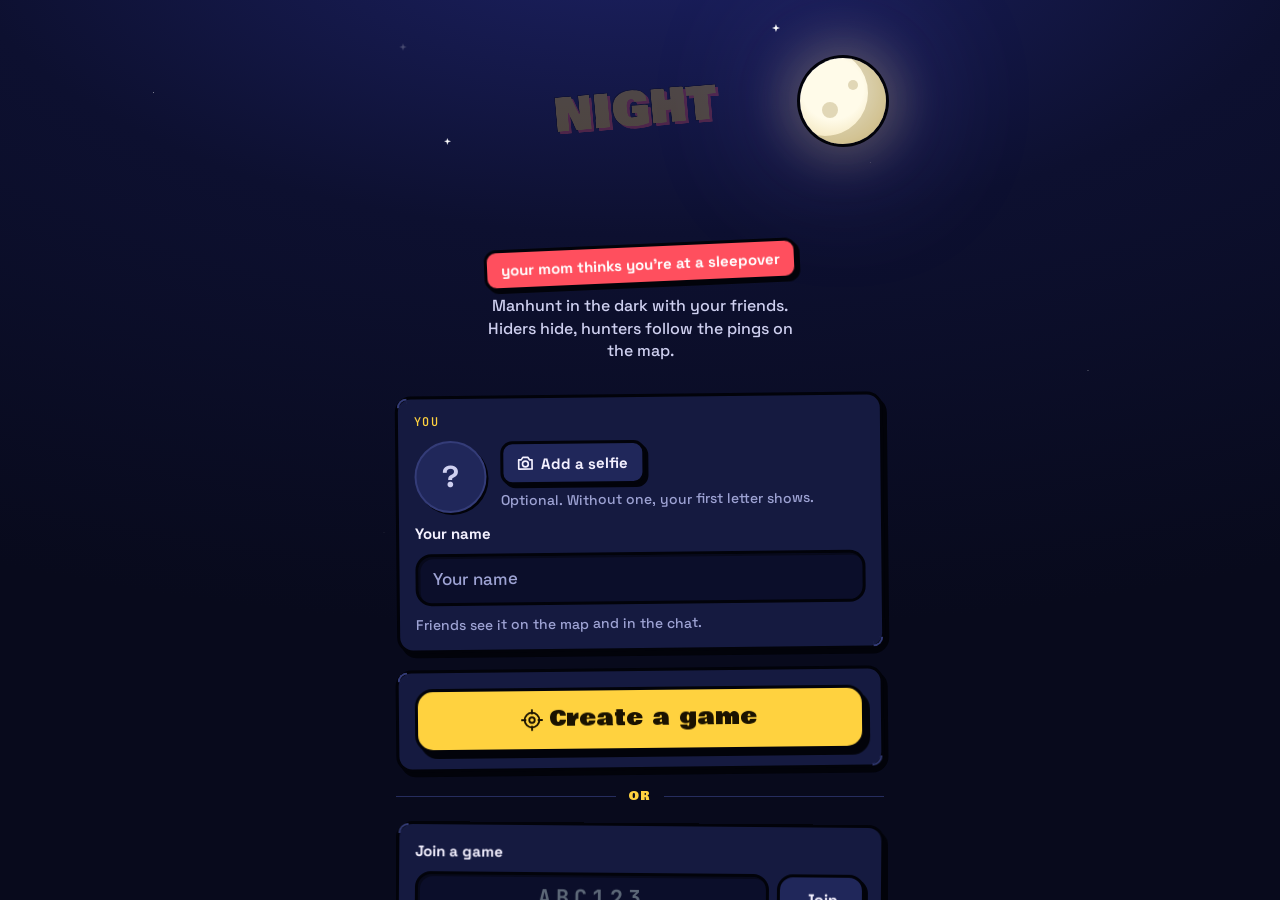
==== index.html @ c25a0f22 "Night Ops: card collection, card effects, 5 m loot circle, Allow buttons, mode explainers Co-Authore" ====
<!doctype html>
<html lang="en">
<head>
<meta charset="utf-8">
<!-- v1.3 PAGE-SETUP: connect-src gains https://overpass-api.de (the checkpoint editor's store finder) -->
<!-- v1.4 PAGE-REEL: connect-src gains blob: (the scene player decodes the walkie clips it already has as blob: links) -->
<meta http-equiv="Content-Security-Policy" content="default-src 'self'; script-src 'self'; style-src 'self'; img-src 'self' data: blob: https://tiles.openfreemap.org; connect-src 'self' blob: https://*.supabase.co https://tiles.openfreemap.org https://overpass-api.de; media-src 'self' blob: https://*.supabase.co; worker-src 'self' blob:; font-src 'self'; manifest-src 'self'; base-uri 'none'; form-action 'none'">
<meta name="viewport" content="width=device-width, initial-scale=1, viewport-fit=cover, interactive-widget=resizes-content">
<meta name="theme-color" content="#07090d">
<meta name="color-scheme" content="dark">
<meta name="description" content="Manhunt at night with your friends: hiders hide, hunters follow the pings on the map.">
<meta name="format-detection" content="telephone=no">
<meta name="apple-mobile-web-app-capable" content="yes">
<meta name="mobile-web-app-capable" content="yes">
<meta name="apple-mobile-web-app-status-bar-style" content="black-translucent">
<meta name="apple-mobile-web-app-title" content="Night Ops">
<title>Night Ops</title>
<link rel="icon" href="icons/icon.svg" type="image/svg+xml">
<link rel="icon" href="icons/icon-192.png" sizes="192x192" type="image/png">
<link rel="apple-touch-icon" href="icons/apple-touch-icon.png">
<link rel="manifest" href="manifest.webmanifest">
<link rel="preload" href="fonts/bowlby-one-latin-400-normal.woff2" as="font" type="font/woff2" crossorigin>
<link rel="preload" href="fonts/space-grotesk-latin-500-normal.woff2" as="font" type="font/woff2" crossorigin>
<link rel="preload" href="fonts/space-grotesk-latin-700-normal.woff2" as="font" type="font/woff2" crossorigin>
<link rel="stylesheet" href="vendor/maplibre-gl.css?v=176">
<link rel="stylesheet" href="css/base.css?v=176">
<link rel="stylesheet" href="css/home.css?v=176">
<link rel="stylesheet" href="css/lobby.css?v=176">
<link rel="stylesheet" href="css/vote.css?v=176">
<link rel="stylesheet" href="css/loot.css?v=176">
<link rel="stylesheet" href="css/cards.css?v=176"><!-- v1.6.3: the cards -->
<link rel="stylesheet" href="css/ring.css?v=176">
<link rel="stylesheet" href="css/game.css?v=176">
<link rel="stylesheet" href="css/chat.css?v=176">
<link rel="stylesheet" href="css/over.css?v=176">
<link rel="stylesheet" href="css/map.css?v=176">
<!-- v1.1 PAGE-RADIO: the driver's, the spectator's and the walkie-talkie's styles -->
<link rel="stylesheet" href="css/drive.css?v=176">
<link rel="stylesheet" href="css/watch.css?v=176">
<link rel="stylesheet" href="css/radio.css?v=176">
<!-- v1.1 end PAGE-RADIO -->
<!-- v1.2 PAGE-CAM: the highlight cam -->
<link rel="stylesheet" href="css/cam.css?v=176">
<!-- v1.2 end PAGE-CAM -->
<!-- v1.3 PAGE-SETUP: Checkpoints (setup, playing, after the game) -->
<link rel="stylesheet" href="css/cpsetup.css?v=176">
<link rel="stylesheet" href="css/cpplay.css?v=176">
<!-- v1.3 PAGE-AFTER --><link rel="stylesheet" href="css/cpafter.css?v=176"><!-- v1.3 end PAGE-AFTER -->
<!-- v1.4 PAGE-REEL --><link rel="stylesheet" href="css/reel.css?v=176"><!-- v1.4 end PAGE-REEL -->
<!-- v1.3 end PAGE-SETUP -->
<!-- v1.4 PAGE-DEVICES --><link rel="stylesheet" href="css/devices.css?v=176"><!-- v1.4 end PAGE-DEVICES -->
<!-- v1.4 PAGE-PLAY --><link rel="stylesheet" href="css/play14.css?v=176"><!-- v1.4 end PAGE-PLAY -->
<!-- v1.4 PAGE-RENDER --><link rel="stylesheet" href="css/render.css?v=176"><!-- v1.4 end PAGE-RENDER -->
<script src="config.js?v=3"></script>
<script src="vendor/qrcode.js"></script>
<script type="module" src="js/main.js?v=176"></script>
</head>
<body data-team="none">
<div id="app"><p class="boot-line">Loading Night Ops...</p></div>
<noscript><p class="noscript">Night Ops needs JavaScript. Turn it on in your browser settings, then reload this page.</p></noscript>
</body>
</html>
---- vendor/maplibre-gl.css ----
.maplibregl-map{font:12px/20px Helvetica Neue,Arial,Helvetica,sans-serif;overflow:hidden;position:relative;-webkit-tap-highlight-color:rgb(0 0 0/0);-webkit-touch-callout:none}.maplibregl-canvas{position:absolute;left:0;top:0}.maplibregl-map:fullscreen{width:100%;height:100%}.maplibregl-ctrl-group button.maplibregl-ctrl-compass{touch-action:none}.maplibregl-canvas-container.maplibregl-interactive,.maplibregl-ctrl-group button.maplibregl-ctrl-compass{cursor:grab;-webkit-user-select:none;-moz-user-select:none;user-select:none}.maplibregl-canvas-container.maplibregl-interactive.maplibregl-track-pointer{cursor:pointer}.maplibregl-canvas-container.maplibregl-interactive:active,.maplibregl-ctrl-group button.maplibregl-ctrl-compass:active{cursor:grabbing}.maplibregl-canvas-container.maplibregl-touch-zoom-rotate,.maplibregl-canvas-container.maplibregl-touch-zoom-rotate .maplibregl-canvas{touch-action:pan-x pan-y}.maplibregl-canvas-container.maplibregl-touch-drag-pan,.maplibregl-canvas-container.maplibregl-touch-drag-pan .maplibregl-canvas{touch-action:pinch-zoom}.maplibregl-canvas-container.maplibregl-touch-zoom-rotate.maplibregl-touch-drag-pan,.maplibregl-canvas-container.maplibregl-touch-zoom-rotate.maplibregl-touch-drag-pan .maplibregl-canvas{touch-action:none}.maplibregl-canvas-container.maplibregl-touch-drag-pan.maplibregl-cooperative-gestures,.maplibregl-canvas-container.maplibregl-touch-drag-pan.maplibregl-cooperative-gestures .maplibregl-canvas{touch-action:pan-x pan-y}.maplibregl-ctrl-bottom-left,.maplibregl-ctrl-bottom-right,.maplibregl-ctrl-top-left,.maplibregl-ctrl-top-right{position:absolute;pointer-events:none;z-index:2}.maplibregl-ctrl-top-left{top:0;left:0}.maplibregl-ctrl-top-right{top:0;right:0}.maplibregl-ctrl-bottom-left{bottom:0;left:0}.maplibregl-ctrl-bottom-right{right:0;bottom:0}.maplibregl-ctrl{clear:both;pointer-events:auto;transform:translate(0)}.maplibregl-ctrl-top-left .maplibregl-ctrl{margin:10px 0 0 10px;float:left}.maplibregl-ctrl-top-right .maplibregl-ctrl{margin:10px 10px 0 0;float:right}.maplibregl-ctrl-bottom-left .maplibregl-ctrl{margin:0 0 10px 10px;float:left}.maplibregl-ctrl-bottom-right .maplibregl-ctrl{margin:0 10px 10px 0;float:right}.maplibregl-ctrl-group{border-radius:4px;background:#fff}.maplibregl-ctrl-group:not(:empty){box-shadow:0 0 0 2px rgba(0,0,0,.1)}.maplibregl-ctrl-group button{width:29px;height:29px;display:block;padding:0;outline:none;border:0;box-sizing:border-box;background-color:transparent;cursor:pointer}.maplibregl-ctrl button{-webkit-user-select:none;-moz-user-select:none;user-select:none}.maplibregl-ctrl-group button+button{border-top:1px solid #ddd}.maplibregl-ctrl button .maplibregl-ctrl-icon{display:block;width:100%;height:100%;background-repeat:no-repeat;background-position:50%}@media(forced-colors:active){.maplibregl-ctrl-group:not(:empty){box-shadow:0 0 0 2px ButtonText}.maplibregl-ctrl-icon{background-color:transparent}.maplibregl-ctrl-group button+button{border-top:1px solid buttontext}}.maplibregl-ctrl button::-moz-focus-inner{border:0;padding:0}.maplibregl-ctrl-attrib-button:focus,.maplibregl-ctrl-group button:focus{box-shadow:0 0 2px 2px #0096ff}.maplibregl-ctrl button:disabled{cursor:not-allowed}.maplibregl-ctrl button:disabled .maplibregl-ctrl-icon{opacity:.25}@media(hover:hover){.maplibregl-ctrl button:not(:disabled):hover{background-color:rgba(0,0,0,.05)}}.maplibregl-ctrl button:not(:disabled):active{background-color:rgba(0,0,0,.05)}.maplibregl-ctrl-group button:focus:focus-visible{box-shadow:0 0 2px 2px #0096ff}.maplibregl-ctrl-group button:focus:not(:focus-visible){box-shadow:none}.maplibregl-ctrl-group button:focus:first-child{border-radius:4px 4px 0 0}.maplibregl-ctrl-group button:focus:last-child{border-radius:0 0 4px 4px}.maplibregl-ctrl-group button:focus:only-child{border-radius:inherit}.maplibregl-ctrl button.maplibregl-ctrl-zoom-out .maplibregl-ctrl-icon{background-image:url("data:image/svg+xml;charset=utf-8,%3Csvg xmlns='http://www.w3.org/2000/svg' width='29' height='29' viewBox='0 0 29 29' fill='%23333'%3E %3Cpath d='M10 13c-.75 0-1.5.75-1.5 1.5S9.25 16 10 16h9c.75 0 1.5-.75 1.5-1.5S19.75 13 19 13z'/%3E %3C/svg%3E")}.maplibregl-ctrl button.maplibregl-ctrl-zoom-in .maplibregl-ctrl-icon{background-image:url("data:image/svg+xml;charset=utf-8,%3Csvg xmlns='http://www.w3.org/2000/svg' width='29' height='29' viewBox='0 0 29 29' fill='%23333'%3E %3Cpath d='M14.5 8.5c-.75 0-1.5.75-1.5 1.5v3h-3c-.75 0-1.5.75-1.5 1.5S9.25 16 10 16h3v3c0 .75.75 1.5 1.5 1.5S16 19.75 16 19v-3h3c.75 0 1.5-.75 1.5-1.5S19.75 13 19 13h-3v-3c0-.75-.75-1.5-1.5-1.5'/%3E %3C/svg%3E")}@media(forced-colors:active){.maplibregl-ctrl button.maplibregl-ctrl-zoom-out .maplibregl-ctrl-icon{background-image:url("data:image/svg+xml;charset=utf-8,%3Csvg xmlns='http://www.w3.org/2000/svg' width='29' height='29' viewBox='0 0 29 29' fill='%23fff'%3E %3Cpath d='M10 13c-.75 0-1.5.75-1.5 1.5S9.25 16 10 16h9c.75 0 1.5-.75 1.5-1.5S19.75 13 19 13z'/%3E %3C/svg%3E")}.maplibregl-ctrl button.maplibregl-ctrl-zoom-in .maplibregl-ctrl-icon{background-image:url("data:image/svg+xml;charset=utf-8,%3Csvg xmlns='http://www.w3.org/2000/svg' width='29' height='29' viewBox='0 0 29 29' fill='%23fff'%3E %3Cpath d='M14.5 8.5c-.75 0-1.5.75-1.5 1.5v3h-3c-.75 0-1.5.75-1.5 1.5S9.25 16 10 16h3v3c0 .75.75 1.5 1.5 1.5S16 19.75 16 19v-3h3c.75 0 1.5-.75 1.5-1.5S19.75 13 19 13h-3v-3c0-.75-.75-1.5-1.5-1.5'/%3E %3C/svg%3E")}}@media(forced-colors:active) and (prefers-color-scheme:light){.maplibregl-ctrl button.maplibregl-ctrl-zoom-out .maplibregl-ctrl-icon{background-image:url("data:image/svg+xml;charset=utf-8,%3Csvg xmlns='http://www.w3.org/2000/svg' width='29' height='29' viewBox='0 0 29 29' fill='%23000'%3E %3Cpath d='M10 13c-.75 0-1.5.75-1.5 1.5S9.25 16 10 16h9c.75 0 1.5-.75 1.5-1.5S19.75 13 19 13z'/%3E %3C/svg%3E")}.maplibregl-ctrl button.maplibregl-ctrl-zoom-in .maplibregl-ctrl-icon{background-image:url("data:image/svg+xml;charset=utf-8,%3Csvg xmlns='http://www.w3.org/2000/svg' width='29' height='29' viewBox='0 0 29 29' fill='%23000'%3E %3Cpath d='M14.5 8.5c-.75 0-1.5.75-1.5 1.5v3h-3c-.75 0-1.5.75-1.5 1.5S9.25 16 10 16h3v3c0 .75.75 1.5 1.5 1.5S16 19.75 16 19v-3h3c.75 0 1.5-.75 1.5-1.5S19.75 13 19 13h-3v-3c0-.75-.75-1.5-1.5-1.5'/%3E %3C/svg%3E")}}.maplibregl-ctrl button.maplibregl-ctrl-fullscreen .maplibregl-ctrl-icon{background-image:url("data:image/svg+xml;charset=utf-8,%3Csvg xmlns='http://www.w3.org/2000/svg' width='29' height='29' viewBox='0 0 29 29' fill='%23333'%3E %3Cpath d='M24 16v5.5c0 1.75-.75 2.5-2.5 2.5H16v-1l3-1.5-4-5.5 1-1 5.5 4 1.5-3zM6 16l1.5 3 5.5-4 1 1-4 5.5 3 1.5v1H7.5C5.75 24 5 23.25 5 21.5V16zm7-11v1l-3 1.5 4 5.5-1 1-5.5-4L6 13H5V7.5C5 5.75 5.75 5 7.5 5zm11 2.5c0-1.75-.75-2.5-2.5-2.5H16v1l3 1.5-4 5.5 1 1 5.5-4 1.5 3h1z'/%3E %3C/svg%3E")}.maplibregl-ctrl button.maplibregl-ctrl-shrink .maplibregl-ctrl-icon{background-image:url("data:image/svg+xml;charset=utf-8,%3Csvg xmlns='http://www.w3.org/2000/svg' width='29' height='29' viewBox='0 0 29 29'%3E %3Cpath d='M18.5 16c-1.75 0-2.5.75-2.5 2.5V24h1l1.5-3 5.5 4 1-1-4-5.5 3-1.5v-1zM13 18.5c0-1.75-.75-2.5-2.5-2.5H5v1l3 1.5L4 24l1 1 5.5-4 1.5 3h1zm3-8c0 1.75.75 2.5 2.5 2.5H24v-1l-3-1.5L25 5l-1-1-5.5 4L17 5h-1zM10.5 13c1.75 0 2.5-.75 2.5-2.5V5h-1l-1.5 3L5 4 4 5l4 5.5L5 12v1z'/%3E %3C/svg%3E")}@media(forced-colors:active){.maplibregl-ctrl button.maplibregl-ctrl-fullscreen .maplibregl-ctrl-icon{background-image:url("data:image/svg+xml;charset=utf-8,%3Csvg xmlns='http://www.w3.org/2000/svg' width='29' height='29' viewBox='0 0 29 29' fill='%23fff'%3E %3Cpath d='M24 16v5.5c0 1.75-.75 2.5-2.5 2.5H16v-1l3-1.5-4-5.5 1-1 5.5 4 1.5-3zM6 16l1.5 3 5.5-4 1 1-4 5.5 3 1.5v1H7.5C5.75 24 5 23.25 5 21.5V16zm7-11v1l-3 1.5 4 5.5-1 1-5.5-4L6 13H5V7.5C5 5.75 5.75 5 7.5 5zm11 2.5c0-1.75-.75-2.5-2.5-2.5H16v1l3 1.5-4 5.5 1 1 5.5-4 1.5 3h1z'/%3E %3C/svg%3E")}.maplibregl-ctrl button.maplibregl-ctrl-shrink .maplibregl-ctrl-icon{background-image:url("data:image/svg+xml;charset=utf-8,%3Csvg xmlns='http://www.w3.org/2000/svg' width='29' height='29' viewBox='0 0 29 29' fill='%23fff'%3E %3Cpath d='M18.5 16c-1.75 0-2.5.75-2.5 2.5V24h1l1.5-3 5.5 4 1-1-4-5.5 3-1.5v-1zM13 18.5c0-1.75-.75-2.5-2.5-2.5H5v1l3 1.5L4 24l1 1 5.5-4 1.5 3h1zm3-8c0 1.75.75 2.5 2.5 2.5H24v-1l-3-1.5L25 5l-1-1-5.5 4L17 5h-1zM10.5 13c1.75 0 2.5-.75 2.5-2.5V5h-1l-1.5 3L5 4 4 5l4 5.5L5 12v1z'/%3E %3C/svg%3E")}}@media(forced-colors:active) and (prefers-color-scheme:light){.maplibregl-ctrl button.maplibregl-ctrl-fullscreen .maplibregl-ctrl-icon{background-image:url("data:image/svg+xml;charset=utf-8,%3Csvg xmlns='http://www.w3.org/2000/svg' width='29' height='29' viewBox='0 0 29 29' fill='%23000'%3E %3Cpath d='M24 16v5.5c0 1.75-.75 2.5-2.5 2.5H16v-1l3-1.5-4-5.5 1-1 5.5 4 1.5-3zM6 16l1.5 3 5.5-4 1 1-4 5.5 3 1.5v1H7.5C5.75 24 5 23.25 5 21.5V16zm7-11v1l-3 1.5 4 5.5-1 1-5.5-4L6 13H5V7.5C5 5.75 5.75 5 7.5 5zm11 2.5c0-1.75-.75-2.5-2.5-2.5H16v1l3 1.5-4 5.5 1 1 5.5-4 1.5 3h1z'/%3E %3C/svg%3E")}.maplibregl-ctrl button.maplibregl-ctrl-shrink .maplibregl-ctrl-icon{background-image:url("data:image/svg+xml;charset=utf-8,%3Csvg xmlns='http://www.w3.org/2000/svg' width='29' height='29' viewBox='0 0 29 29' fill='%23000'%3E %3Cpath d='M18.5 16c-1.75 0-2.5.75-2.5 2.5V24h1l1.5-3 5.5 4 1-1-4-5.5 3-1.5v-1zM13 18.5c0-1.75-.75-2.5-2.5-2.5H5v1l3 1.5L4 24l1 1 5.5-4 1.5 3h1zm3-8c0 1.75.75 2.5 2.5 2.5H24v-1l-3-1.5L25 5l-1-1-5.5 4L17 5h-1zM10.5 13c1.75 0 2.5-.75 2.5-2.5V5h-1l-1.5 3L5 4 4 5l4 5.5L5 12v1z'/%3E %3C/svg%3E")}}.maplibregl-ctrl button.maplibregl-ctrl-compass .maplibregl-ctrl-icon{background-image:url("data:image/svg+xml;charset=utf-8,%3Csvg xmlns='http://www.w3.org/2000/svg' width='29' height='29' viewBox='0 0 29 29' fill='%23333'%3E %3Cpath d='m10.5 14 4-8 4 8z'/%3E %3Cpath fill='%23ccc' d='m10.5 16 4 8 4-8z'/%3E %3C/svg%3E")}@media(forced-colors:active){.maplibregl-ctrl button.maplibregl-ctrl-compass .maplibregl-ctrl-icon{background-image:url("data:image/svg+xml;charset=utf-8,%3Csvg xmlns='http://www.w3.org/2000/svg' width='29' height='29' viewBox='0 0 29 29' fill='%23fff'%3E %3Cpath d='m10.5 14 4-8 4 8z'/%3E %3Cpath fill='%23ccc' d='m10.5 16 4 8 4-8z'/%3E %3C/svg%3E")}}@media(forced-colors:active) and (prefers-color-scheme:light){.maplibregl-ctrl button.maplibregl-ctrl-compass .maplibregl-ctrl-icon{background-image:url("data:image/svg+xml;charset=utf-8,%3Csvg xmlns='http://www.w3.org/2000/svg' width='29' height='29' viewBox='0 0 29 29' fill='%23000'%3E %3Cpath d='m10.5 14 4-8 4 8z'/%3E %3Cpath fill='%23ccc' d='m10.5 16 4 8 4-8z'/%3E %3C/svg%3E")}}.maplibregl-ctrl button.maplibregl-ctrl-globe .maplibregl-ctrl-icon{background-image:url("data:image/svg+xml;charset=utf-8,%3Csvg xmlns='http://www.w3.org/2000/svg' width='22' height='22' fill='none' viewBox='0 0 22 22' stroke='%23333'%3E %3Ccircle cx='11' cy='11' r='8.5'/%3E %3Cpath d='M17.5 11c0 4.819-3.02 8.5-6.5 8.5S4.5 15.819 4.5 11 7.52 2.5 11 2.5s6.5 3.681 6.5 8.5Z'/%3E %3Cpath d='M13.5 11c0 2.447-.331 4.64-.853 6.206-.262.785-.562 1.384-.872 1.777-.314.399-.58.517-.775.517-.195 0-.461-.118-.775-.517-.31-.393-.61-.992-.872-1.777C8.831 15.64 8.5 13.446 8.5 11c0-2.447.331-4.64.853-6.206.262-.785.562-1.384.872-1.777.314-.399.58-.517.775-.517.195 0 .461.118.775.517.31.393.61.992.872 1.777.522 1.565.853 3.76.853 6.206Z'/%3E %3Cpath d='M11 7.5c-1.909 0-3.622-.166-4.845-.428-.616-.132-1.08-.283-1.379-.434a1.333 1.333 0 0 1-.224-.138c.047-.038.12-.085.224-.138.299-.151.763-.302 1.379-.434C7.378 5.666 9.091 5.5 11 5.5c1.909 0 3.622.166 4.845.428.616.132 1.08.283 1.379.434.105.053.177.1.224.138-.047.038-.12.085-.224.138-.299.151-.763.302-1.379.434-1.223.262-2.936.428-4.845.428ZM4.486 6.436ZM11 16.5c-1.909 0-3.622-.166-4.845-.428-.616-.132-1.08-.283-1.379-.434a1.33 1.33 0 0 1-.224-.138 1.33 1.33 0 0 1 .224-.138c.299-.151.763-.302 1.379-.434C7.378 14.666 9.091 14.5 11 14.5c1.909 0 3.622.166 4.845.428.616.132 1.08.283 1.379.434.105.053.177.1.224.138a1.33 1.33 0 0 1-.224.138c-.299.151-.763.302-1.379.434-1.223.262-2.936.428-4.845.428Zm-6.514-1.064ZM11 12.5c-2.46 0-4.672-.222-6.255-.574-.796-.177-1.406-.38-1.805-.59a1.465 1.465 0 0 1-.39-.272.293.293 0 0 1-.047-.064.293.293 0 0 1 .048-.064c.066-.073.189-.167.389-.272.399-.21 1.009-.413 1.805-.59C6.328 9.722 8.54 9.5 11 9.5s4.672.222 6.256.574c.795.177 1.405.38 1.804.59.2.105.323.2.39.272a.33.33 0 0 1 .047.064.293.293 0 0 1-.048.064 1.435 1.435 0 0 1-.389.272c-.399.21-1.009.413-1.804.59-1.584.352-3.796.574-6.256.574Zm-8.501-1.51v.002-.002Zm0 .018v.002-.002Zm17.002.002v-.002.002Zm0-.018v-.002.002Z'/%3E %3C/svg%3E")}.maplibregl-ctrl button.maplibregl-ctrl-globe-enabled .maplibregl-ctrl-icon{background-image:url("data:image/svg+xml;charset=utf-8,%3Csvg xmlns='http://www.w3.org/2000/svg' width='22' height='22' fill='none' viewBox='0 0 22 22' stroke='%2333b5e5'%3E %3Ccircle cx='11' cy='11' r='8.5'/%3E %3Cpath d='M17.5 11c0 4.819-3.02 8.5-6.5 8.5S4.5 15.819 4.5 11 7.52 2.5 11 2.5s6.5 3.681 6.5 8.5Z'/%3E %3Cpath d='M13.5 11c0 2.447-.331 4.64-.853 6.206-.262.785-.562 1.384-.872 1.777-.314.399-.58.517-.775.517-.195 0-.461-.118-.775-.517-.31-.393-.61-.992-.872-1.777C8.831 15.64 8.5 13.446 8.5 11c0-2.447.331-4.64.853-6.206.262-.785.562-1.384.872-1.777.314-.399.58-.517.775-.517.195 0 .461.118.775.517.31.393.61.992.872 1.777.522 1.565.853 3.76.853 6.206Z'/%3E %3Cpath d='M11 7.5c-1.909 0-3.622-.166-4.845-.428-.616-.132-1.08-.283-1.379-.434a1.333 1.333 0 0 1-.224-.138c.047-.038.12-.085.224-.138.299-.151.763-.302 1.379-.434C7.378 5.666 9.091 5.5 11 5.5c1.909 0 3.622.166 4.845.428.616.132 1.08.283 1.379.434.105.053.177.1.224.138-.047.038-.12.085-.224.138-.299.151-.763.302-1.379.434-1.223.262-2.936.428-4.845.428ZM4.486 6.436ZM11 16.5c-1.909 0-3.622-.166-4.845-.428-.616-.132-1.08-.283-1.379-.434a1.33 1.33 0 0 1-.224-.138 1.33 1.33 0 0 1 .224-.138c.299-.151.763-.302 1.379-.434C7.378 14.666 9.091 14.5 11 14.5c1.909 0 3.622.166 4.845.428.616.132 1.08.283 1.379.434.105.053.177.1.224.138a1.33 1.33 0 0 1-.224.138c-.299.151-.763.302-1.379.434-1.223.262-2.936.428-4.845.428Zm-6.514-1.064ZM11 12.5c-2.46 0-4.672-.222-6.255-.574-.796-.177-1.406-.38-1.805-.59a1.465 1.465 0 0 1-.39-.272.293.293 0 0 1-.047-.064.293.293 0 0 1 .048-.064c.066-.073.189-.167.389-.272.399-.21 1.009-.413 1.805-.59C6.328 9.722 8.54 9.5 11 9.5s4.672.222 6.256.574c.795.177 1.405.38 1.804.59.2.105.323.2.39.272a.33.33 0 0 1 .047.064.293.293 0 0 1-.048.064 1.435 1.435 0 0 1-.389.272c-.399.21-1.009.413-1.804.59-1.584.352-3.796.574-6.256.574Zm-8.501-1.51v.002-.002Zm0 .018v.002-.002Zm17.002.002v-.002.002Zm0-.018v-.002.002Z'/%3E %3C/svg%3E")}.maplibregl-ctrl button.maplibregl-ctrl-terrain .maplibregl-ctrl-icon{background-image:url("data:image/svg+xml;charset=utf-8,%3Csvg xmlns='http://www.w3.org/2000/svg' width='22' height='22' viewBox='0 0 22 22' fill='%23333'%3E %3Cpath d='m1.754 13.406 4.453-4.851 3.09 3.09 3.281 3.277.969-.969-3.309-3.312 3.844-4.121 6.148 6.886h1.082v-.855l-7.207-8.07-4.84 5.187L6.169 6.57l-5.48 5.965v.871ZM.688 16.844h20.625v1.375H.688Zm0 0'/%3E %3C/svg%3E")}.maplibregl-ctrl button.maplibregl-ctrl-terrain-enabled .maplibregl-ctrl-icon{background-image:url("data:image/svg+xml;charset=utf-8,%3Csvg xmlns='http://www.w3.org/2000/svg' width='22' height='22' viewBox='0 0 22 22' fill='%2333b5e5'%3E %3Cpath d='m1.754 13.406 4.453-4.851 3.09 3.09 3.281 3.277.969-.969-3.309-3.312 3.844-4.121 6.148 6.886h1.082v-.855l-7.207-8.07-4.84 5.187L6.169 6.57l-5.48 5.965v.871ZM.688 16.844h20.625v1.375H.688Zm0 0'/%3E %3C/svg%3E")}.maplibregl-ctrl button.maplibregl-ctrl-geolocate .maplibregl-ctrl-icon{background-image:url("data:image/svg+xml;charset=utf-8,%3Csvg xmlns='http://www.w3.org/2000/svg' width='29' height='29' viewBox='0 0 20 20' fill='%23333'%3E %3Cpath d='M10 4C9 4 9 5 9 5v.1A5 5 0 0 0 5.1 9H5s-1 0-1 1 1 1 1 1h.1A5 5 0 0 0 9 14.9v.1s0 1 1 1 1-1 1-1v-.1a5 5 0 0 0 3.9-3.9h.1s1 0 1-1-1-1-1-1h-.1A5 5 0 0 0 11 5.1V5s0-1-1-1m0 2.5a3.5 3.5 0 1 1 0 7 3.5 3.5 0 1 1 0-7'/%3E %3Ccircle id='dot' cx='10' cy='10' r='2'/%3E %3Cpath id='stroke' d='m14 5 1 1-9 9-1-1z' display='none'/%3E %3C/svg%3E")}.maplibregl-ctrl button.maplibregl-ctrl-geolocate:disabled .maplibregl-ctrl-icon{background-image:url("data:image/svg+xml;charset=utf-8,%3Csvg xmlns='http://www.w3.org/2000/svg' width='29' height='29' viewBox='0 0 20 20' fill='%23aaa'%3E %3Cpath d='M10 4C9 4 9 5 9 5v.1A5 5 0 0 0 5.1 9H5s-1 0-1 1 1 1 1 1h.1A5 5 0 0 0 9 14.9v.1s0 1 1 1 1-1 1-1v-.1a5 5 0 0 0 3.9-3.9h.1s1 0 1-1-1-1-1-1h-.1A5 5 0 0 0 11 5.1V5s0-1-1-1m0 2.5a3.5 3.5 0 1 1 0 7 3.5 3.5 0 1 1 0-7'/%3E %3Ccircle id='dot' cx='10' cy='10' r='2'/%3E %3Cpath id='stroke' d='m14 5 1 1-9 9-1-1z' fill='%23f00'/%3E %3C/svg%3E")}.maplibregl-ctrl button.maplibregl-ctrl-geolocate.maplibregl-ctrl-geolocate-active .maplibregl-ctrl-icon{background-image:url("data:image/svg+xml;charset=utf-8,%3Csvg xmlns='http://www.w3.org/2000/svg' width='29' height='29' viewBox='0 0 20 20' fill='%2333b5e5'%3E %3Cpath d='M10 4C9 4 9 5 9 5v.1A5 5 0 0 0 5.1 9H5s-1 0-1 1 1 1 1 1h.1A5 5 0 0 0 9 14.9v.1s0 1 1 1 1-1 1-1v-.1a5 5 0 0 0 3.9-3.9h.1s1 0 1-1-1-1-1-1h-.1A5 5 0 0 0 11 5.1V5s0-1-1-1m0 2.5a3.5 3.5 0 1 1 0 7 3.5 3.5 0 1 1 0-7'/%3E %3Ccircle id='dot' cx='10' cy='10' r='2'/%3E %3Cpath id='stroke' d='m14 5 1 1-9 9-1-1z' display='none'/%3E %3C/svg%3E")}.maplibregl-ctrl button.maplibregl-ctrl-geolocate.maplibregl-ctrl-geolocate-active-error .maplibregl-ctrl-icon{background-image:url("data:image/svg+xml;charset=utf-8,%3Csvg xmlns='http://www.w3.org/2000/svg' width='29' height='29' viewBox='0 0 20 20' fill='%23e58978'%3E %3Cpath d='M10 4C9 4 9 5 9 5v.1A5 5 0 0 0 5.1 9H5s-1 0-1 1 1 1 1 1h.1A5 5 0 0 0 9 14.9v.1s0 1 1 1 1-1 1-1v-.1a5 5 0 0 0 3.9-3.9h.1s1 0 1-1-1-1-1-1h-.1A5 5 0 0 0 11 5.1V5s0-1-1-1m0 2.5a3.5 3.5 0 1 1 0 7 3.5 3.5 0 1 1 0-7'/%3E %3Ccircle id='dot' cx='10' cy='10' r='2'/%3E %3Cpath id='stroke' d='m14 5 1 1-9 9-1-1z' display='none'/%3E %3C/svg%3E")}.maplibregl-ctrl button.maplibregl-ctrl-geolocate.maplibregl-ctrl-geolocate-background .maplibregl-ctrl-icon{background-image:url("data:image/svg+xml;charset=utf-8,%3Csvg xmlns='http://www.w3.org/2000/svg' width='29' height='29' viewBox='0 0 20 20' fill='%2333b5e5'%3E %3Cpath d='M10 4C9 4 9 5 9 5v.1A5 5 0 0 0 5.1 9H5s-1 0-1 1 1 1 1 1h.1A5 5 0 0 0 9 14.9v.1s0 1 1 1 1-1 1-1v-.1a5 5 0 0 0 3.9-3.9h.1s1 0 1-1-1-1-1-1h-.1A5 5 0 0 0 11 5.1V5s0-1-1-1m0 2.5a3.5 3.5 0 1 1 0 7 3.5 3.5 0 1 1 0-7'/%3E %3Ccircle id='dot' cx='10' cy='10' r='2' display='none'/%3E %3Cpath id='stroke' d='m14 5 1 1-9 9-1-1z' display='none'/%3E %3C/svg%3E")}.maplibregl-ctrl button.maplibregl-ctrl-geolocate.maplibregl-ctrl-geolocate-background-error .maplibregl-ctrl-icon{background-image:url("data:image/svg+xml;charset=utf-8,%3Csvg xmlns='http://www.w3.org/2000/svg' width='29' height='29' viewBox='0 0 20 20' fill='%23e54e33'%3E %3Cpath d='M10 4C9 4 9 5 9 5v.1A5 5 0 0 0 5.1 9H5s-1 0-1 1 1 1 1 1h.1A5 5 0 0 0 9 14.9v.1s0 1 1 1 1-1 1-1v-.1a5 5 0 0 0 3.9-3.9h.1s1 0 1-1-1-1-1-1h-.1A5 5 0 0 0 11 5.1V5s0-1-1-1m0 2.5a3.5 3.5 0 1 1 0 7 3.5 3.5 0 1 1 0-7'/%3E %3Ccircle id='dot' cx='10' cy='10' r='2' display='none'/%3E %3Cpath id='stroke' d='m14 5 1 1-9 9-1-1z' display='none'/%3E %3C/svg%3E")}.maplibregl-ctrl button.maplibregl-ctrl-geolocate.maplibregl-ctrl-geolocate-waiting .maplibregl-ctrl-icon{animation:maplibregl-spin 2s linear infinite}@media(forced-colors:active){.maplibregl-ctrl button.maplibregl-ctrl-geolocate .maplibregl-ctrl-icon{background-image:url("data:image/svg+xml;charset=utf-8,%3Csvg xmlns='http://www.w3.org/2000/svg' width='29' height='29' viewBox='0 0 20 20' fill='%23fff'%3E %3Cpath d='M10 4C9 4 9 5 9 5v.1A5 5 0 0 0 5.1 9H5s-1 0-1 1 1 1 1 1h.1A5 5 0 0 0 9 14.9v.1s0 1 1 1 1-1 1-1v-.1a5 5 0 0 0 3.9-3.9h.1s1 0 1-1-1-1-1-1h-.1A5 5 0 0 0 11 5.1V5s0-1-1-1m0 2.5a3.5 3.5 0 1 1 0 7 3.5 3.5 0 1 1 0-7'/%3E %3Ccircle id='dot' cx='10' cy='10' r='2'/%3E %3Cpath id='stroke' d='m14 5 1 1-9 9-1-1z' display='none'/%3E %3C/svg%3E")}.maplibregl-ctrl button.maplibregl-ctrl-geolocate:disabled .maplibregl-ctrl-icon{background-image:url("data:image/svg+xml;charset=utf-8,%3Csvg xmlns='http://www.w3.org/2000/svg' width='29' height='29' viewBox='0 0 20 20' fill='%23999'%3E %3Cpath d='M10 4C9 4 9 5 9 5v.1A5 5 0 0 0 5.1 9H5s-1 0-1 1 1 1 1 1h.1A5 5 0 0 0 9 14.9v.1s0 1 1 1 1-1 1-1v-.1a5 5 0 0 0 3.9-3.9h.1s1 0 1-1-1-1-1-1h-.1A5 5 0 0 0 11 5.1V5s0-1-1-1m0 2.5a3.5 3.5 0 1 1 0 7 3.5 3.5 0 1 1 0-7'/%3E %3Ccircle id='dot' cx='10' cy='10' r='2'/%3E %3Cpath id='stroke' d='m14 5 1 1-9 9-1-1z' fill='%23f00'/%3E %3C/svg%3E")}.maplibregl-ctrl button.maplibregl-ctrl-geolocate.maplibregl-ctrl-geolocate-active .maplibregl-ctrl-icon{background-image:url("data:image/svg+xml;charset=utf-8,%3Csvg xmlns='http://www.w3.org/2000/svg' width='29' height='29' viewBox='0 0 20 20' fill='%2333b5e5'%3E %3Cpath d='M10 4C9 4 9 5 9 5v.1A5 5 0 0 0 5.1 9H5s-1 0-1 1 1 1 1 1h.1A5 5 0 0 0 9 14.9v.1s0 1 1 1 1-1 1-1v-.1a5 5 0 0 0 3.9-3.9h.1s1 0 1-1-1-1-1-1h-.1A5 5 0 0 0 11 5.1V5s0-1-1-1m0 2.5a3.5 3.5 0 1 1 0 7 3.5 3.5 0 1 1 0-7'/%3E %3Ccircle id='dot' cx='10' cy='10' r='2'/%3E %3Cpath id='stroke' d='m14 5 1 1-9 9-1-1z' display='none'/%3E %3C/svg%3E")}.maplibregl-ctrl button.maplibregl-ctrl-geolocate.maplibregl-ctrl-geolocate-active-error .maplibregl-ctrl-icon{background-image:url("data:image/svg+xml;charset=utf-8,%3Csvg xmlns='http://www.w3.org/2000/svg' width='29' height='29' viewBox='0 0 20 20' fill='%23e58978'%3E %3Cpath d='M10 4C9 4 9 5 9 5v.1A5 5 0 0 0 5.1 9H5s-1 0-1 1 1 1 1 1h.1A5 5 0 0 0 9 14.9v.1s0 1 1 1 1-1 1-1v-.1a5 5 0 0 0 3.9-3.9h.1s1 0 1-1-1-1-1-1h-.1A5 5 0 0 0 11 5.1V5s0-1-1-1m0 2.5a3.5 3.5 0 1 1 0 7 3.5 3.5 0 1 1 0-7'/%3E %3Ccircle id='dot' cx='10' cy='10' r='2'/%3E %3Cpath id='stroke' d='m14 5 1 1-9 9-1-1z' display='none'/%3E %3C/svg%3E")}.maplibregl-ctrl button.maplibregl-ctrl-geolocate.maplibregl-ctrl-geolocate-background .maplibregl-ctrl-icon{background-image:url("data:image/svg+xml;charset=utf-8,%3Csvg xmlns='http://www.w3.org/2000/svg' width='29' height='29' viewBox='0 0 20 20' fill='%2333b5e5'%3E %3Cpath d='M10 4C9 4 9 5 9 5v.1A5 5 0 0 0 5.1 9H5s-1 0-1 1 1 1 1 1h.1A5 5 0 0 0 9 14.9v.1s0 1 1 1 1-1 1-1v-.1a5 5 0 0 0 3.9-3.9h.1s1 0 1-1-1-1-1-1h-.1A5 5 0 0 0 11 5.1V5s0-1-1-1m0 2.5a3.5 3.5 0 1 1 0 7 3.5 3.5 0 1 1 0-7'/%3E %3Ccircle id='dot' cx='10' cy='10' r='2' display='none'/%3E %3Cpath id='stroke' d='m14 5 1 1-9 9-1-1z' display='none'/%3E %3C/svg%3E")}.maplibregl-ctrl button.maplibregl-ctrl-geolocate.maplibregl-ctrl-geolocate-background-error .maplibregl-ctrl-icon{background-image:url("data:image/svg+xml;charset=utf-8,%3Csvg xmlns='http://www.w3.org/2000/svg' width='29' height='29' viewBox='0 0 20 20' fill='%23e54e33'%3E %3Cpath d='M10 4C9 4 9 5 9 5v.1A5 5 0 0 0 5.1 9H5s-1 0-1 1 1 1 1 1h.1A5 5 0 0 0 9 14.9v.1s0 1 1 1 1-1 1-1v-.1a5 5 0 0 0 3.9-3.9h.1s1 0 1-1-1-1-1-1h-.1A5 5 0 0 0 11 5.1V5s0-1-1-1m0 2.5a3.5 3.5 0 1 1 0 7 3.5 3.5 0 1 1 0-7'/%3E %3Ccircle id='dot' cx='10' cy='10' r='2' display='none'/%3E %3Cpath id='stroke' d='m14 5 1 1-9 9-1-1z' display='none'/%3E %3C/svg%3E")}}@media(forced-colors:active) and (prefers-color-scheme:light){.maplibregl-ctrl button.maplibregl-ctrl-geolocate .maplibregl-ctrl-icon{background-image:url("data:image/svg+xml;charset=utf-8,%3Csvg xmlns='http://www.w3.org/2000/svg' width='29' height='29' viewBox='0 0 20 20' fill='%23000'%3E %3Cpath d='M10 4C9 4 9 5 9 5v.1A5 5 0 0 0 5.1 9H5s-1 0-1 1 1 1 1 1h.1A5 5 0 0 0 9 14.9v.1s0 1 1 1 1-1 1-1v-.1a5 5 0 0 0 3.9-3.9h.1s1 0 1-1-1-1-1-1h-.1A5 5 0 0 0 11 5.1V5s0-1-1-1m0 2.5a3.5 3.5 0 1 1 0 7 3.5 3.5 0 1 1 0-7'/%3E %3Ccircle id='dot' cx='10' cy='10' r='2'/%3E %3Cpath id='stroke' d='m14 5 1 1-9 9-1-1z' display='none'/%3E %3C/svg%3E")}.maplibregl-ctrl button.maplibregl-ctrl-geolocate:disabled .maplibregl-ctrl-icon{background-image:url("data:image/svg+xml;charset=utf-8,%3Csvg xmlns='http://www.w3.org/2000/svg' width='29' height='29' viewBox='0 0 20 20' fill='%23666'%3E %3Cpath d='M10 4C9 4 9 5 9 5v.1A5 5 0 0 0 5.1 9H5s-1 0-1 1 1 1 1 1h.1A5 5 0 0 0 9 14.9v.1s0 1 1 1 1-1 1-1v-.1a5 5 0 0 0 3.9-3.9h.1s1 0 1-1-1-1-1-1h-.1A5 5 0 0 0 11 5.1V5s0-1-1-1m0 2.5a3.5 3.5 0 1 1 0 7 3.5 3.5 0 1 1 0-7'/%3E %3Ccircle id='dot' cx='10' cy='10' r='2'/%3E %3Cpath id='stroke' d='m14 5 1 1-9 9-1-1z' fill='%23f00'/%3E %3C/svg%3E")}}@keyframes maplibregl-spin{0%{transform:rotate(0deg)}to{transform:rotate(1turn)}}a.maplibregl-ctrl-logo{width:88px;height:23px;margin:0 0 -4px -4px;display:block;background-repeat:no-repeat;cursor:pointer;overflow:hidden;background-image:url("data:image/svg+xml;charset=utf-8,%3Csvg xmlns='http://www.w3.org/2000/svg' width='88' height='23' fill='none'%3E %3Cpath fill='%23000' fill-opacity='.4' fill-rule='evenodd' d='M17.408 16.796h-1.827l2.501-12.095h.198l3.324 6.533.988 2.19.988-2.19 3.258-6.533h.181l2.6 12.095h-1.81l-1.218-5.644-.362-1.71-.658 1.71-2.929 5.644h-.098l-2.914-5.644-.757-1.71-.345 1.71zm1.958-3.42-.726 3.663a1.255 1.255 0 0 1-1.232 1.011h-1.827a1.255 1.255 0 0 1-1.229-1.509l2.501-12.095a1.255 1.255 0 0 1 1.23-1.001h.197a1.25 1.25 0 0 1 1.12.685l3.19 6.273 3.125-6.263a1.25 1.25 0 0 1 1.123-.695h.181a1.255 1.255 0 0 1 1.227.991l1.443 6.71a5 5 0 0 1 .314-.787l.009-.016a4.6 4.6 0 0 1 1.777-1.887c.782-.46 1.668-.667 2.611-.667a4.6 4.6 0 0 1 1.7.32l.306.134c.21-.16.474-.256.759-.256h1.694a1.255 1.255 0 0 1 1.212.925 1.255 1.255 0 0 1 1.212-.925h1.711c.284 0 .545.094.755.252.613-.3 1.312-.45 2.075-.45 1.356 0 2.557.445 3.482 1.4q.47.48.763 1.064V4.701a1.255 1.255 0 0 1 1.255-1.255h1.86A1.255 1.255 0 0 1 54.44 4.7v9.194h2.217c.19 0 .37.043.532.118v-4.77c0-.356.147-.678.385-.906a2.42 2.42 0 0 1-.682-1.71c0-.665.267-1.253.735-1.7a2.45 2.45 0 0 1 1.722-.674 2.43 2.43 0 0 1 1.705.675q.318.302.504.683V4.7a1.255 1.255 0 0 1 1.255-1.255h1.744A1.255 1.255 0 0 1 65.812 4.7v3.335a4.8 4.8 0 0 1 1.526-.246c.938 0 1.817.214 2.59.69a4.47 4.47 0 0 1 1.67 1.743v-.98a1.255 1.255 0 0 1 1.256-1.256h1.777c.233 0 .451.064.639.174a3.4 3.4 0 0 1 1.567-.372c.346 0 .861.02 1.285.232a1.25 1.25 0 0 1 .689 1.004 4.7 4.7 0 0 1 .853-.588c.795-.44 1.675-.647 2.61-.647 1.385 0 2.65.39 3.525 1.396.836.938 1.168 2.173 1.168 3.528q-.001.515-.056 1.051a1.255 1.255 0 0 1-.947 1.09l.408.952a1.255 1.255 0 0 1-.477 1.552c-.418.268-.92.463-1.458.612-.613.171-1.304.244-2.049.244-1.06 0-2.043-.207-2.886-.698l-.015-.008c-.798-.48-1.419-1.135-1.818-1.963l-.004-.008a5.8 5.8 0 0 1-.548-2.512q0-.429.053-.843a1.3 1.3 0 0 1-.333-.086l-.166-.004c-.223 0-.426.062-.643.228-.03.024-.142.139-.142.59v3.883a1.255 1.255 0 0 1-1.256 1.256h-1.777a1.255 1.255 0 0 1-1.256-1.256V15.69l-.032.057a4.8 4.8 0 0 1-1.86 1.833 5.04 5.04 0 0 1-2.484.634 4.5 4.5 0 0 1-1.935-.424 1.25 1.25 0 0 1-.764.258h-1.71a1.255 1.255 0 0 1-1.256-1.255V7.687a2.4 2.4 0 0 1-.428.625c.253.23.412.561.412.93v7.553a1.255 1.255 0 0 1-1.256 1.255h-1.843a1.25 1.25 0 0 1-.894-.373c-.228.23-.544.373-.894.373H51.32a1.255 1.255 0 0 1-1.256-1.255v-1.251l-.061.117a4.7 4.7 0 0 1-1.782 1.884 4.77 4.77 0 0 1-2.485.67 5.6 5.6 0 0 1-1.485-.188l.009 2.764a1.255 1.255 0 0 1-1.255 1.259h-1.729a1.255 1.255 0 0 1-1.255-1.255v-3.537a1.255 1.255 0 0 1-1.167.793h-1.679a1.25 1.25 0 0 1-.77-.263 4.5 4.5 0 0 1-1.945.429c-.885 0-1.724-.21-2.495-.632l-.017-.01a5 5 0 0 1-1.081-.836 1.255 1.255 0 0 1-1.254 1.312h-1.81a1.255 1.255 0 0 1-1.228-.99l-.782-3.625-2.044 3.939a1.25 1.25 0 0 1-1.115.676h-.098a1.25 1.25 0 0 1-1.116-.68l-2.061-3.994zM35.92 16.63l.207-.114.223-.15q.493-.356.735-.785l.061-.118.033 1.332h1.678V9.242h-1.694l-.033 1.267q-.133-.329-.526-.658l-.032-.028a3.2 3.2 0 0 0-.668-.428l-.27-.12a3.3 3.3 0 0 0-1.235-.23q-1.136-.001-1.974.493a3.36 3.36 0 0 0-1.3 1.382q-.445.89-.444 2.074 0 1.2.51 2.107a3.8 3.8 0 0 0 1.382 1.381 3.9 3.9 0 0 0 1.893.477q.795 0 1.455-.33zm-2.789-5.38q-.576.675-.575 1.762 0 1.102.559 1.794.576.675 1.645.675a2.25 2.25 0 0 0 .934-.19 2.2 2.2 0 0 0 .468-.29l.178-.161a2.2 2.2 0 0 0 .397-.561q.244-.5.244-1.15v-.115q0-.708-.296-1.267l-.043-.077a2.2 2.2 0 0 0-.633-.709l-.13-.086-.047-.028a2.1 2.1 0 0 0-1.073-.285q-1.052 0-1.629.692zm2.316 2.706c.163-.17.28-.407.28-.83v-.114c0-.292-.06-.508-.15-.68a.96.96 0 0 0-.353-.389.85.85 0 0 0-.464-.127c-.4 0-.56.114-.664.239l-.01.012c-.148.174-.275.45-.275.945 0 .506.122.801.27.99.097.11.266.224.68.224.303 0 .504-.09.687-.269zm7.545 1.705a2.6 2.6 0 0 0 .331.423q.319.33.755.548l.173.074q.65.255 1.49.255 1.02 0 1.844-.493a3.45 3.45 0 0 0 1.316-1.4q.493-.904.493-2.089 0-1.909-.988-2.913-.988-1.02-2.584-1.02-.898 0-1.575.347a3 3 0 0 0-.415.262l-.199.166a3.4 3.4 0 0 0-.64.82V9.242h-1.712v11.553h1.729l-.017-5.134zm.53-1.138q.206.29.48.5l.155.11.053.034q.51.296 1.119.297 1.07 0 1.645-.675.577-.69.576-1.762 0-1.119-.576-1.777-.558-.675-1.645-.675-.435 0-.835.16a2 2 0 0 0-.284.136 2 2 0 0 0-.363.254 2.2 2.2 0 0 0-.46.569l-.082.162a2.6 2.6 0 0 0-.213 1.072v.115q0 .707.296 1.267l.135.211zm.964-.818a1.1 1.1 0 0 0 .367.385.94.94 0 0 0 .476.118c.423 0 .59-.117.687-.23.159-.194.28-.478.28-.95 0-.53-.133-.8-.266-.952l-.021-.025c-.078-.094-.231-.221-.68-.221a1 1 0 0 0-.503.135l-.012.007a.86.86 0 0 0-.335.343c-.073.133-.132.324-.132.614v.115a1.4 1.4 0 0 0 .14.66zm15.7-6.222q.347-.346.346-.856a1.05 1.05 0 0 0-.345-.79 1.18 1.18 0 0 0-.84-.329q-.51 0-.855.33a1.05 1.05 0 0 0-.346.79q0 .51.346.855.345.346.856.346.51 0 .839-.346zm4.337 9.314.033-1.332q.191.403.59.747l.098.081a4 4 0 0 0 .316.224l.223.122a3.2 3.2 0 0 0 1.44.322 3.8 3.8 0 0 0 1.875-.477 3.5 3.5 0 0 0 1.382-1.366q.527-.89.526-2.09 0-1.184-.444-2.073a3.24 3.24 0 0 0-1.283-1.399q-.823-.51-1.942-.51a3.5 3.5 0 0 0-1.527.344l-.086.043-.165.09a3 3 0 0 0-.33.214q-.432.315-.656.707a2 2 0 0 0-.099.198l.082-1.283V4.701h-1.744v12.095zm.473-2.509a2.5 2.5 0 0 0 .566.7q.117.098.245.18l.144.08a2.1 2.1 0 0 0 .975.232q1.07 0 1.645-.675.576-.69.576-1.778 0-1.102-.576-1.777-.56-.691-1.645-.692a2.2 2.2 0 0 0-1.015.235q-.22.113-.415.282l-.15.142a2.1 2.1 0 0 0-.42.594q-.223.479-.223 1.1v.115q0 .705.293 1.26zm2.616-.293c.157-.191.28-.479.28-.967 0-.51-.13-.79-.276-.961l-.021-.026c-.082-.1-.232-.225-.67-.225a.87.87 0 0 0-.681.279l-.012.011c-.154.155-.274.38-.274.807v.115c0 .285.057.499.144.669a1.1 1.1 0 0 0 .367.405c.137.082.28.123.455.123.423 0 .59-.118.686-.23zm8.266-3.013q.345-.13.724-.14l.069-.002q.493 0 .642.099l.247-1.794q-.196-.099-.717-.099a2.3 2.3 0 0 0-.545.063 2 2 0 0 0-.411.148 2.2 2.2 0 0 0-.4.249 2.5 2.5 0 0 0-.485.499 2.7 2.7 0 0 0-.32.581l-.05.137v-1.48h-1.778v7.553h1.777v-3.884q0-.546.159-.943a1.5 1.5 0 0 1 .466-.636 2.5 2.5 0 0 1 .399-.253 2 2 0 0 1 .224-.099zm9.784 2.656.05-.922q0-1.743-.856-2.698-.838-.97-2.584-.97-1.119-.001-2.007.493a3.46 3.46 0 0 0-1.4 1.382q-.493.906-.493 2.106 0 1.07.428 1.975.428.89 1.332 1.432.906.526 2.255.526.973 0 1.668-.185l.044-.012.135-.04q.613-.184.984-.421l-.542-1.267q-.3.162-.642.274l-.297.087q-.51.131-1.3.131-.954 0-1.497-.444a1.6 1.6 0 0 1-.192-.193q-.366-.44-.512-1.234l-.004-.021zm-5.427-1.256-.003.022h3.752v-.138q-.011-.727-.288-1.118a1 1 0 0 0-.156-.176q-.46-.428-1.316-.428-.986 0-1.494.604-.379.45-.494 1.234zm-27.053 2.77V4.7h-1.86v12.095h5.333V15.15zm7.103-5.908v7.553h-1.843V9.242h1.843z'/%3E %3Cpath fill='%23fff' d='m19.63 11.151-.757-1.71-.345 1.71-1.12 5.644h-1.827L18.083 4.7h.197l3.325 6.533.988 2.19.988-2.19L26.839 4.7h.181l2.6 12.095h-1.81l-1.218-5.644-.362-1.71-.658 1.71-2.93 5.644h-.098l-2.913-5.644zm14.836 5.81q-1.02 0-1.893-.478a3.8 3.8 0 0 1-1.381-1.382q-.51-.906-.51-2.106 0-1.185.444-2.074a3.36 3.36 0 0 1 1.3-1.382q.839-.494 1.974-.494a3.3 3.3 0 0 1 1.234.231 3.3 3.3 0 0 1 .97.575q.396.33.527.659l.033-1.267h1.694v7.553H37.18l-.033-1.332q-.279.593-1.02 1.053a3.17 3.17 0 0 1-1.662.444zm.296-1.482q.938 0 1.58-.642.642-.66.642-1.711v-.115q0-.708-.296-1.267a2.2 2.2 0 0 0-.807-.872 2.1 2.1 0 0 0-1.119-.313q-1.053 0-1.629.692-.575.675-.575 1.76 0 1.103.559 1.795.577.675 1.645.675zm6.521-6.237h1.711v1.4q.906-1.597 2.83-1.597 1.596 0 2.584 1.02.988 1.005.988 2.914 0 1.185-.493 2.09a3.46 3.46 0 0 1-1.316 1.399 3.5 3.5 0 0 1-1.844.493q-.954 0-1.662-.329a2.67 2.67 0 0 1-1.086-.97l.017 5.134h-1.728zm4.048 6.22q1.07 0 1.645-.674.577-.69.576-1.762 0-1.119-.576-1.777-.558-.675-1.645-.675-.592 0-1.12.296-.51.28-.822.823-.296.527-.296 1.234v.115q0 .708.296 1.267.313.543.823.855.51.296 1.119.297z'/%3E %3Cpath fill='%23e1e3e9' d='M51.325 4.7h1.86v10.45h3.473v1.646h-5.333zm7.12 4.542h1.843v7.553h-1.843zm.905-1.415a1.16 1.16 0 0 1-.856-.346 1.17 1.17 0 0 1-.346-.856 1.05 1.05 0 0 1 .346-.79q.346-.329.856-.329.494 0 .839.33a1.05 1.05 0 0 1 .345.79 1.16 1.16 0 0 1-.345.855q-.33.346-.84.346zm7.875 9.133a3.17 3.17 0 0 1-1.662-.444q-.723-.46-1.004-1.053l-.033 1.332h-1.71V4.701h1.743v4.657l-.082 1.283q.279-.658 1.086-1.119a3.5 3.5 0 0 1 1.778-.477q1.119 0 1.942.51a3.24 3.24 0 0 1 1.283 1.4q.445.888.444 2.072 0 1.201-.526 2.09a3.5 3.5 0 0 1-1.382 1.366 3.8 3.8 0 0 1-1.876.477zm-.296-1.481q1.069 0 1.645-.675.577-.69.577-1.778 0-1.102-.577-1.776-.56-.691-1.645-.692a2.12 2.12 0 0 0-1.58.659q-.642.641-.642 1.694v.115q0 .71.296 1.267a2.4 2.4 0 0 0 .807.872 2.1 2.1 0 0 0 1.119.313zm5.927-6.237h1.777v1.481q.263-.757.856-1.217a2.14 2.14 0 0 1 1.349-.46q.527 0 .724.098l-.247 1.794q-.149-.099-.642-.099-.774 0-1.416.494-.626.493-.626 1.58v3.883h-1.777V9.242zm9.534 7.718q-1.35 0-2.255-.526-.904-.543-1.332-1.432a4.6 4.6 0 0 1-.428-1.975q0-1.2.493-2.106a3.46 3.46 0 0 1 1.4-1.382q.889-.495 2.007-.494 1.744 0 2.584.97.855.956.856 2.7 0 .444-.05.92h-5.43q.18 1.005.708 1.45.542.443 1.497.443.79 0 1.3-.131a4 4 0 0 0 .938-.362l.542 1.267q-.411.263-1.119.46-.708.198-1.711.197zm1.596-4.558q.016-1.02-.444-1.432-.46-.428-1.316-.428-1.728 0-1.991 1.86z'/%3E %3Cpath d='M5.074 15.948a.484.657 0 0 0-.486.659v1.84a.484.657 0 0 0 .486.659h4.101a.484.657 0 0 0 .486-.659v-1.84a.484.657 0 0 0-.486-.659zm3.56 1.16H5.617v.838h3.017z' style='fill:%23fff;fill-rule:evenodd;stroke-width:1.03600001'/%3E %3Cg style='stroke-width:1.12603545'%3E %3Cpath d='M-9.408-1.416c-3.833-.025-7.056 2.912-7.08 6.615-.02 3.08 1.653 4.832 3.107 6.268.903.892 1.721 1.74 2.32 2.902l-.525-.004c-.543-.003-.992.304-1.24.639a1.87 1.87 0 0 0-.362 1.121l-.011 1.877c-.003.402.104.787.347 1.125.244.338.688.653 1.23.656l4.142.028c.542.003.99-.306 1.238-.641a1.87 1.87 0 0 0 .363-1.121l.012-1.875a1.87 1.87 0 0 0-.348-1.127c-.243-.338-.688-.653-1.23-.656l-.518-.004c.597-1.145 1.425-1.983 2.348-2.87 1.473-1.414 3.18-3.149 3.2-6.226-.016-3.59-2.923-6.684-6.993-6.707m-.006 1.1v.002c3.274.02 5.92 2.532 5.9 5.6-.017 2.706-1.39 4.026-2.863 5.44-1.034.994-2.118 2.033-2.814 3.633-.018.041-.052.055-.075.065q-.013.004-.02.01a.34.34 0 0 1-.226.084.34.34 0 0 1-.224-.086l-.092-.077c-.699-1.615-1.768-2.669-2.781-3.67-1.454-1.435-2.797-2.762-2.78-5.478.02-3.067 2.7-5.545 5.975-5.523m-.02 2.826c-1.62-.01-2.944 1.315-2.955 2.96-.01 1.646 1.295 2.988 2.916 2.999h.002c1.621.01 2.943-1.316 2.953-2.961.011-1.646-1.294-2.988-2.916-2.998m-.005 1.1c1.017.006 1.829.83 1.822 1.89s-.83 1.874-1.848 1.867c-1.018-.006-1.829-.83-1.822-1.89s.83-1.874 1.848-1.868m-2.155 11.857 4.14.025c.271.002.49.305.487.676l-.013 1.875c-.003.37-.224.67-.495.668l-4.14-.025c-.27-.002-.487-.306-.485-.676l.012-1.875c.003-.37.224-.67.494-.668' style='color:%23000;font-style:normal;font-variant:normal;font-weight:400;font-stretch:normal;font-size:medium;line-height:normal;font-family:sans-serif;font-variant-ligatures:normal;font-variant-position:normal;font-variant-caps:normal;font-variant-numeric:normal;font-variant-alternates:normal;font-feature-settings:normal;text-indent:0;text-align:start;text-decoration:none;text-decoration-line:none;text-decoration-style:solid;text-decoration-color:%23000;letter-spacing:normal;word-spacing:normal;text-transform:none;writing-mode:lr-tb;direction:ltr;text-orientation:mixed;dominant-baseline:auto;baseline-shift:baseline;text-anchor:start;white-space:normal;shape-padding:0;clip-rule:evenodd;display:inline;overflow:visible;visibility:visible;opacity:1;isolation:auto;mix-blend-mode:normal;color-interpolation:sRGB;color-interpolation-filters:linearRGB;solid-color:%23000;solid-opacity:1;vector-effect:none;fill:%23000;fill-opacity:.4;fill-rule:evenodd;stroke:none;stroke-width:2.47727823;stroke-linecap:butt;stroke-linejoin:miter;stroke-miterlimit:4;stroke-dasharray:none;stroke-dashoffset:0;stroke-opacity:1;color-rendering:auto;image-rendering:auto;shape-rendering:auto;text-rendering:auto' transform='translate(15.553 2.85)scale(.88807)'/%3E %3Cpath d='M-9.415-.316C-12.69-.338-15.37 2.14-15.39 5.207c-.017 2.716 1.326 4.041 2.78 5.477 1.013 1 2.081 2.055 2.78 3.67l.092.076a.34.34 0 0 0 .225.086.34.34 0 0 0 .227-.083l.019-.01c.022-.009.057-.024.074-.064.697-1.6 1.78-2.64 2.814-3.634 1.473-1.414 2.847-2.733 2.864-5.44.02-3.067-2.627-5.58-5.901-5.601m-.057 8.784c1.621.011 2.944-1.315 2.955-2.96.01-1.646-1.295-2.988-2.916-2.999-1.622-.01-2.945 1.315-2.955 2.96s1.295 2.989 2.916 3' style='clip-rule:evenodd;fill:%23e1e3e9;fill-opacity:1;fill-rule:evenodd;stroke:none;stroke-width:2.47727823;stroke-miterlimit:4;stroke-dasharray:none;stroke-opacity:.4' transform='translate(15.553 2.85)scale(.88807)'/%3E %3Cpath d='M-11.594 15.465c-.27-.002-.492.297-.494.668l-.012 1.876c-.003.371.214.673.485.675l4.14.027c.271.002.492-.298.495-.668l.012-1.877c.003-.37-.215-.672-.485-.674z' style='clip-rule:evenodd;fill:%23fff;fill-opacity:1;fill-rule:evenodd;stroke:none;stroke-width:2.47727823;stroke-miterlimit:4;stroke-dasharray:none;stroke-opacity:.4' transform='translate(15.553 2.85)scale(.88807)'/%3E %3C/g%3E %3C/svg%3E")}a.maplibregl-ctrl-logo.maplibregl-compact{width:14px}@media(forced-colors:active){a.maplibregl-ctrl-logo{background-color:transparent;background-image:url("data:image/svg+xml;charset=utf-8,%3Csvg xmlns='http://www.w3.org/2000/svg' width='88' height='23' fill='none'%3E %3Cpath fill='%23000' fill-opacity='.4' fill-rule='evenodd' d='M17.408 16.796h-1.827l2.501-12.095h.198l3.324 6.533.988 2.19.988-2.19 3.258-6.533h.181l2.6 12.095h-1.81l-1.218-5.644-.362-1.71-.658 1.71-2.929 5.644h-.098l-2.914-5.644-.757-1.71-.345 1.71zm1.958-3.42-.726 3.663a1.255 1.255 0 0 1-1.232 1.011h-1.827a1.255 1.255 0 0 1-1.229-1.509l2.501-12.095a1.255 1.255 0 0 1 1.23-1.001h.197a1.25 1.25 0 0 1 1.12.685l3.19 6.273 3.125-6.263a1.25 1.25 0 0 1 1.123-.695h.181a1.255 1.255 0 0 1 1.227.991l1.443 6.71a5 5 0 0 1 .314-.787l.009-.016a4.6 4.6 0 0 1 1.777-1.887c.782-.46 1.668-.667 2.611-.667a4.6 4.6 0 0 1 1.7.32l.306.134c.21-.16.474-.256.759-.256h1.694a1.255 1.255 0 0 1 1.212.925 1.255 1.255 0 0 1 1.212-.925h1.711c.284 0 .545.094.755.252.613-.3 1.312-.45 2.075-.45 1.356 0 2.557.445 3.482 1.4q.47.48.763 1.064V4.701a1.255 1.255 0 0 1 1.255-1.255h1.86A1.255 1.255 0 0 1 54.44 4.7v9.194h2.217c.19 0 .37.043.532.118v-4.77c0-.356.147-.678.385-.906a2.42 2.42 0 0 1-.682-1.71c0-.665.267-1.253.735-1.7a2.45 2.45 0 0 1 1.722-.674 2.43 2.43 0 0 1 1.705.675q.318.302.504.683V4.7a1.255 1.255 0 0 1 1.255-1.255h1.744A1.255 1.255 0 0 1 65.812 4.7v3.335a4.8 4.8 0 0 1 1.526-.246c.938 0 1.817.214 2.59.69a4.47 4.47 0 0 1 1.67 1.743v-.98a1.255 1.255 0 0 1 1.256-1.256h1.777c.233 0 .451.064.639.174a3.4 3.4 0 0 1 1.567-.372c.346 0 .861.02 1.285.232a1.25 1.25 0 0 1 .689 1.004 4.7 4.7 0 0 1 .853-.588c.795-.44 1.675-.647 2.61-.647 1.385 0 2.65.39 3.525 1.396.836.938 1.168 2.173 1.168 3.528q-.001.515-.056 1.051a1.255 1.255 0 0 1-.947 1.09l.408.952a1.255 1.255 0 0 1-.477 1.552c-.418.268-.92.463-1.458.612-.613.171-1.304.244-2.049.244-1.06 0-2.043-.207-2.886-.698l-.015-.008c-.798-.48-1.419-1.135-1.818-1.963l-.004-.008a5.8 5.8 0 0 1-.548-2.512q0-.429.053-.843a1.3 1.3 0 0 1-.333-.086l-.166-.004c-.223 0-.426.062-.643.228-.03.024-.142.139-.142.59v3.883a1.255 1.255 0 0 1-1.256 1.256h-1.777a1.255 1.255 0 0 1-1.256-1.256V15.69l-.032.057a4.8 4.8 0 0 1-1.86 1.833 5.04 5.04 0 0 1-2.484.634 4.5 4.5 0 0 1-1.935-.424 1.25 1.25 0 0 1-.764.258h-1.71a1.255 1.255 0 0 1-1.256-1.255V7.687a2.4 2.4 0 0 1-.428.625c.253.23.412.561.412.93v7.553a1.255 1.255 0 0 1-1.256 1.255h-1.843a1.25 1.25 0 0 1-.894-.373c-.228.23-.544.373-.894.373H51.32a1.255 1.255 0 0 1-1.256-1.255v-1.251l-.061.117a4.7 4.7 0 0 1-1.782 1.884 4.77 4.77 0 0 1-2.485.67 5.6 5.6 0 0 1-1.485-.188l.009 2.764a1.255 1.255 0 0 1-1.255 1.259h-1.729a1.255 1.255 0 0 1-1.255-1.255v-3.537a1.255 1.255 0 0 1-1.167.793h-1.679a1.25 1.25 0 0 1-.77-.263 4.5 4.5 0 0 1-1.945.429c-.885 0-1.724-.21-2.495-.632l-.017-.01a5 5 0 0 1-1.081-.836 1.255 1.255 0 0 1-1.254 1.312h-1.81a1.255 1.255 0 0 1-1.228-.99l-.782-3.625-2.044 3.939a1.25 1.25 0 0 1-1.115.676h-.098a1.25 1.25 0 0 1-1.116-.68l-2.061-3.994zM35.92 16.63l.207-.114.223-.15q.493-.356.735-.785l.061-.118.033 1.332h1.678V9.242h-1.694l-.033 1.267q-.133-.329-.526-.658l-.032-.028a3.2 3.2 0 0 0-.668-.428l-.27-.12a3.3 3.3 0 0 0-1.235-.23q-1.136-.001-1.974.493a3.36 3.36 0 0 0-1.3 1.382q-.445.89-.444 2.074 0 1.2.51 2.107a3.8 3.8 0 0 0 1.382 1.381 3.9 3.9 0 0 0 1.893.477q.795 0 1.455-.33zm-2.789-5.38q-.576.675-.575 1.762 0 1.102.559 1.794.576.675 1.645.675a2.25 2.25 0 0 0 .934-.19 2.2 2.2 0 0 0 .468-.29l.178-.161a2.2 2.2 0 0 0 .397-.561q.244-.5.244-1.15v-.115q0-.708-.296-1.267l-.043-.077a2.2 2.2 0 0 0-.633-.709l-.13-.086-.047-.028a2.1 2.1 0 0 0-1.073-.285q-1.052 0-1.629.692zm2.316 2.706c.163-.17.28-.407.28-.83v-.114c0-.292-.06-.508-.15-.68a.96.96 0 0 0-.353-.389.85.85 0 0 0-.464-.127c-.4 0-.56.114-.664.239l-.01.012c-.148.174-.275.45-.275.945 0 .506.122.801.27.99.097.11.266.224.68.224.303 0 .504-.09.687-.269zm7.545 1.705a2.6 2.6 0 0 0 .331.423q.319.33.755.548l.173.074q.65.255 1.49.255 1.02 0 1.844-.493a3.45 3.45 0 0 0 1.316-1.4q.493-.904.493-2.089 0-1.909-.988-2.913-.988-1.02-2.584-1.02-.898 0-1.575.347a3 3 0 0 0-.415.262l-.199.166a3.4 3.4 0 0 0-.64.82V9.242h-1.712v11.553h1.729l-.017-5.134zm.53-1.138q.206.29.48.5l.155.11.053.034q.51.296 1.119.297 1.07 0 1.645-.675.577-.69.576-1.762 0-1.119-.576-1.777-.558-.675-1.645-.675-.435 0-.835.16a2 2 0 0 0-.284.136 2 2 0 0 0-.363.254 2.2 2.2 0 0 0-.46.569l-.082.162a2.6 2.6 0 0 0-.213 1.072v.115q0 .707.296 1.267l.135.211zm.964-.818a1.1 1.1 0 0 0 .367.385.94.94 0 0 0 .476.118c.423 0 .59-.117.687-.23.159-.194.28-.478.28-.95 0-.53-.133-.8-.266-.952l-.021-.025c-.078-.094-.231-.221-.68-.221a1 1 0 0 0-.503.135l-.012.007a.86.86 0 0 0-.335.343c-.073.133-.132.324-.132.614v.115a1.4 1.4 0 0 0 .14.66zm15.7-6.222q.347-.346.346-.856a1.05 1.05 0 0 0-.345-.79 1.18 1.18 0 0 0-.84-.329q-.51 0-.855.33a1.05 1.05 0 0 0-.346.79q0 .51.346.855.345.346.856.346.51 0 .839-.346zm4.337 9.314.033-1.332q.191.403.59.747l.098.081a4 4 0 0 0 .316.224l.223.122a3.2 3.2 0 0 0 1.44.322 3.8 3.8 0 0 0 1.875-.477 3.5 3.5 0 0 0 1.382-1.366q.527-.89.526-2.09 0-1.184-.444-2.073a3.24 3.24 0 0 0-1.283-1.399q-.823-.51-1.942-.51a3.5 3.5 0 0 0-1.527.344l-.086.043-.165.09a3 3 0 0 0-.33.214q-.432.315-.656.707a2 2 0 0 0-.099.198l.082-1.283V4.701h-1.744v12.095zm.473-2.509a2.5 2.5 0 0 0 .566.7q.117.098.245.18l.144.08a2.1 2.1 0 0 0 .975.232q1.07 0 1.645-.675.576-.69.576-1.778 0-1.102-.576-1.777-.56-.691-1.645-.692a2.2 2.2 0 0 0-1.015.235q-.22.113-.415.282l-.15.142a2.1 2.1 0 0 0-.42.594q-.223.479-.223 1.1v.115q0 .705.293 1.26zm2.616-.293c.157-.191.28-.479.28-.967 0-.51-.13-.79-.276-.961l-.021-.026c-.082-.1-.232-.225-.67-.225a.87.87 0 0 0-.681.279l-.012.011c-.154.155-.274.38-.274.807v.115c0 .285.057.499.144.669a1.1 1.1 0 0 0 .367.405c.137.082.28.123.455.123.423 0 .59-.118.686-.23zm8.266-3.013q.345-.13.724-.14l.069-.002q.493 0 .642.099l.247-1.794q-.196-.099-.717-.099a2.3 2.3 0 0 0-.545.063 2 2 0 0 0-.411.148 2.2 2.2 0 0 0-.4.249 2.5 2.5 0 0 0-.485.499 2.7 2.7 0 0 0-.32.581l-.05.137v-1.48h-1.778v7.553h1.777v-3.884q0-.546.159-.943a1.5 1.5 0 0 1 .466-.636 2.5 2.5 0 0 1 .399-.253 2 2 0 0 1 .224-.099zm9.784 2.656.05-.922q0-1.743-.856-2.698-.838-.97-2.584-.97-1.119-.001-2.007.493a3.46 3.46 0 0 0-1.4 1.382q-.493.906-.493 2.106 0 1.07.428 1.975.428.89 1.332 1.432.906.526 2.255.526.973 0 1.668-.185l.044-.012.135-.04q.613-.184.984-.421l-.542-1.267q-.3.162-.642.274l-.297.087q-.51.131-1.3.131-.954 0-1.497-.444a1.6 1.6 0 0 1-.192-.193q-.366-.44-.512-1.234l-.004-.021zm-5.427-1.256-.003.022h3.752v-.138q-.011-.727-.288-1.118a1 1 0 0 0-.156-.176q-.46-.428-1.316-.428-.986 0-1.494.604-.379.45-.494 1.234zm-27.053 2.77V4.7h-1.86v12.095h5.333V15.15zm7.103-5.908v7.553h-1.843V9.242h1.843z'/%3E %3Cpath fill='%23fff' d='m19.63 11.151-.757-1.71-.345 1.71-1.12 5.644h-1.827L18.083 4.7h.197l3.325 6.533.988 2.19.988-2.19L26.839 4.7h.181l2.6 12.095h-1.81l-1.218-5.644-.362-1.71-.658 1.71-2.93 5.644h-.098l-2.913-5.644zm14.836 5.81q-1.02 0-1.893-.478a3.8 3.8 0 0 1-1.381-1.382q-.51-.906-.51-2.106 0-1.185.444-2.074a3.36 3.36 0 0 1 1.3-1.382q.839-.494 1.974-.494a3.3 3.3 0 0 1 1.234.231 3.3 3.3 0 0 1 .97.575q.396.33.527.659l.033-1.267h1.694v7.553H37.18l-.033-1.332q-.279.593-1.02 1.053a3.17 3.17 0 0 1-1.662.444zm.296-1.482q.938 0 1.58-.642.642-.66.642-1.711v-.115q0-.708-.296-1.267a2.2 2.2 0 0 0-.807-.872 2.1 2.1 0 0 0-1.119-.313q-1.053 0-1.629.692-.575.675-.575 1.76 0 1.103.559 1.795.577.675 1.645.675zm6.521-6.237h1.711v1.4q.906-1.597 2.83-1.597 1.596 0 2.584 1.02.988 1.005.988 2.914 0 1.185-.493 2.09a3.46 3.46 0 0 1-1.316 1.399 3.5 3.5 0 0 1-1.844.493q-.954 0-1.662-.329a2.67 2.67 0 0 1-1.086-.97l.017 5.134h-1.728zm4.048 6.22q1.07 0 1.645-.674.577-.69.576-1.762 0-1.119-.576-1.777-.558-.675-1.645-.675-.592 0-1.12.296-.51.28-.822.823-.296.527-.296 1.234v.115q0 .708.296 1.267.313.543.823.855.51.296 1.119.297z'/%3E %3Cpath fill='%23e1e3e9' d='M51.325 4.7h1.86v10.45h3.473v1.646h-5.333zm7.12 4.542h1.843v7.553h-1.843zm.905-1.415a1.16 1.16 0 0 1-.856-.346 1.17 1.17 0 0 1-.346-.856 1.05 1.05 0 0 1 .346-.79q.346-.329.856-.329.494 0 .839.33a1.05 1.05 0 0 1 .345.79 1.16 1.16 0 0 1-.345.855q-.33.346-.84.346zm7.875 9.133a3.17 3.17 0 0 1-1.662-.444q-.723-.46-1.004-1.053l-.033 1.332h-1.71V4.701h1.743v4.657l-.082 1.283q.279-.658 1.086-1.119a3.5 3.5 0 0 1 1.778-.477q1.119 0 1.942.51a3.24 3.24 0 0 1 1.283 1.4q.445.888.444 2.072 0 1.201-.526 2.09a3.5 3.5 0 0 1-1.382 1.366 3.8 3.8 0 0 1-1.876.477zm-.296-1.481q1.069 0 1.645-.675.577-.69.577-1.778 0-1.102-.577-1.776-.56-.691-1.645-.692a2.12 2.12 0 0 0-1.58.659q-.642.641-.642 1.694v.115q0 .71.296 1.267a2.4 2.4 0 0 0 .807.872 2.1 2.1 0 0 0 1.119.313zm5.927-6.237h1.777v1.481q.263-.757.856-1.217a2.14 2.14 0 0 1 1.349-.46q.527 0 .724.098l-.247 1.794q-.149-.099-.642-.099-.774 0-1.416.494-.626.493-.626 1.58v3.883h-1.777V9.242zm9.534 7.718q-1.35 0-2.255-.526-.904-.543-1.332-1.432a4.6 4.6 0 0 1-.428-1.975q0-1.2.493-2.106a3.46 3.46 0 0 1 1.4-1.382q.889-.495 2.007-.494 1.744 0 2.584.97.855.956.856 2.7 0 .444-.05.92h-5.43q.18 1.005.708 1.45.542.443 1.497.443.79 0 1.3-.131a4 4 0 0 0 .938-.362l.542 1.267q-.411.263-1.119.46-.708.198-1.711.197zm1.596-4.558q.016-1.02-.444-1.432-.46-.428-1.316-.428-1.728 0-1.991 1.86z'/%3E %3Cpath d='M5.074 15.948a.484.657 0 0 0-.486.659v1.84a.484.657 0 0 0 .486.659h4.101a.484.657 0 0 0 .486-.659v-1.84a.484.657 0 0 0-.486-.659zm3.56 1.16H5.617v.838h3.017z' style='fill:%23fff;fill-rule:evenodd;stroke-width:1.03600001'/%3E %3Cg style='stroke-width:1.12603545'%3E %3Cpath d='M-9.408-1.416c-3.833-.025-7.056 2.912-7.08 6.615-.02 3.08 1.653 4.832 3.107 6.268.903.892 1.721 1.74 2.32 2.902l-.525-.004c-.543-.003-.992.304-1.24.639a1.87 1.87 0 0 0-.362 1.121l-.011 1.877c-.003.402.104.787.347 1.125.244.338.688.653 1.23.656l4.142.028c.542.003.99-.306 1.238-.641a1.87 1.87 0 0 0 .363-1.121l.012-1.875a1.87 1.87 0 0 0-.348-1.127c-.243-.338-.688-.653-1.23-.656l-.518-.004c.597-1.145 1.425-1.983 2.348-2.87 1.473-1.414 3.18-3.149 3.2-6.226-.016-3.59-2.923-6.684-6.993-6.707m-.006 1.1v.002c3.274.02 5.92 2.532 5.9 5.6-.017 2.706-1.39 4.026-2.863 5.44-1.034.994-2.118 2.033-2.814 3.633-.018.041-.052.055-.075.065q-.013.004-.02.01a.34.34 0 0 1-.226.084.34.34 0 0 1-.224-.086l-.092-.077c-.699-1.615-1.768-2.669-2.781-3.67-1.454-1.435-2.797-2.762-2.78-5.478.02-3.067 2.7-5.545 5.975-5.523m-.02 2.826c-1.62-.01-2.944 1.315-2.955 2.96-.01 1.646 1.295 2.988 2.916 2.999h.002c1.621.01 2.943-1.316 2.953-2.961.011-1.646-1.294-2.988-2.916-2.998m-.005 1.1c1.017.006 1.829.83 1.822 1.89s-.83 1.874-1.848 1.867c-1.018-.006-1.829-.83-1.822-1.89s.83-1.874 1.848-1.868m-2.155 11.857 4.14.025c.271.002.49.305.487.676l-.013 1.875c-.003.37-.224.67-.495.668l-4.14-.025c-.27-.002-.487-.306-.485-.676l.012-1.875c.003-.37.224-.67.494-.668' style='color:%23000;font-style:normal;font-variant:normal;font-weight:400;font-stretch:normal;font-size:medium;line-height:normal;font-family:sans-serif;font-variant-ligatures:normal;font-variant-position:normal;font-variant-caps:normal;font-variant-numeric:normal;font-variant-alternates:normal;font-feature-settings:normal;text-indent:0;text-align:start;text-decoration:none;text-decoration-line:none;text-decoration-style:solid;text-decoration-color:%23000;letter-spacing:normal;word-spacing:normal;text-transform:none;writing-mode:lr-tb;direction:ltr;text-orientation:mixed;dominant-baseline:auto;baseline-shift:baseline;text-anchor:start;white-space:normal;shape-padding:0;clip-rule:evenodd;display:inline;overflow:visible;visibility:visible;opacity:1;isolation:auto;mix-blend-mode:normal;color-interpolation:sRGB;color-interpolation-filters:linearRGB;solid-color:%23000;solid-opacity:1;vector-effect:none;fill:%23000;fill-opacity:.4;fill-rule:evenodd;stroke:none;stroke-width:2.47727823;stroke-linecap:butt;stroke-linejoin:miter;stroke-miterlimit:4;stroke-dasharray:none;stroke-dashoffset:0;stroke-opacity:1;color-rendering:auto;image-rendering:auto;shape-rendering:auto;text-rendering:auto' transform='translate(15.553 2.85)scale(.88807)'/%3E %3Cpath d='M-9.415-.316C-12.69-.338-15.37 2.14-15.39 5.207c-.017 2.716 1.326 4.041 2.78 5.477 1.013 1 2.081 2.055 2.78 3.67l.092.076a.34.34 0 0 0 .225.086.34.34 0 0 0 .227-.083l.019-.01c.022-.009.057-.024.074-.064.697-1.6 1.78-2.64 2.814-3.634 1.473-1.414 2.847-2.733 2.864-5.44.02-3.067-2.627-5.58-5.901-5.601m-.057 8.784c1.621.011 2.944-1.315 2.955-2.96.01-1.646-1.295-2.988-2.916-2.999-1.622-.01-2.945 1.315-2.955 2.96s1.295 2.989 2.916 3' style='clip-rule:evenodd;fill:%23e1e3e9;fill-opacity:1;fill-rule:evenodd;stroke:none;stroke-width:2.47727823;stroke-miterlimit:4;stroke-dasharray:none;stroke-opacity:.4' transform='translate(15.553 2.85)scale(.88807)'/%3E %3Cpath d='M-11.594 15.465c-.27-.002-.492.297-.494.668l-.012 1.876c-.003.371.214.673.485.675l4.14.027c.271.002.492-.298.495-.668l.012-1.877c.003-.37-.215-.672-.485-.674z' style='clip-rule:evenodd;fill:%23fff;fill-opacity:1;fill-rule:evenodd;stroke:none;stroke-width:2.47727823;stroke-miterlimit:4;stroke-dasharray:none;stroke-opacity:.4' transform='translate(15.553 2.85)scale(.88807)'/%3E %3C/g%3E %3C/svg%3E")}}@media(forced-colors:active) and (prefers-color-scheme:light){a.maplibregl-ctrl-logo{background-image:url("data:image/svg+xml;charset=utf-8,%3Csvg xmlns='http://www.w3.org/2000/svg' width='88' height='23' fill='none'%3E %3Cpath fill='%23000' fill-opacity='.4' fill-rule='evenodd' d='M17.408 16.796h-1.827l2.501-12.095h.198l3.324 6.533.988 2.19.988-2.19 3.258-6.533h.181l2.6 12.095h-1.81l-1.218-5.644-.362-1.71-.658 1.71-2.929 5.644h-.098l-2.914-5.644-.757-1.71-.345 1.71zm1.958-3.42-.726 3.663a1.255 1.255 0 0 1-1.232 1.011h-1.827a1.255 1.255 0 0 1-1.229-1.509l2.501-12.095a1.255 1.255 0 0 1 1.23-1.001h.197a1.25 1.25 0 0 1 1.12.685l3.19 6.273 3.125-6.263a1.25 1.25 0 0 1 1.123-.695h.181a1.255 1.255 0 0 1 1.227.991l1.443 6.71a5 5 0 0 1 .314-.787l.009-.016a4.6 4.6 0 0 1 1.777-1.887c.782-.46 1.668-.667 2.611-.667a4.6 4.6 0 0 1 1.7.32l.306.134c.21-.16.474-.256.759-.256h1.694a1.255 1.255 0 0 1 1.212.925 1.255 1.255 0 0 1 1.212-.925h1.711c.284 0 .545.094.755.252.613-.3 1.312-.45 2.075-.45 1.356 0 2.557.445 3.482 1.4q.47.48.763 1.064V4.701a1.255 1.255 0 0 1 1.255-1.255h1.86A1.255 1.255 0 0 1 54.44 4.7v9.194h2.217c.19 0 .37.043.532.118v-4.77c0-.356.147-.678.385-.906a2.42 2.42 0 0 1-.682-1.71c0-.665.267-1.253.735-1.7a2.45 2.45 0 0 1 1.722-.674 2.43 2.43 0 0 1 1.705.675q.318.302.504.683V4.7a1.255 1.255 0 0 1 1.255-1.255h1.744A1.255 1.255 0 0 1 65.812 4.7v3.335a4.8 4.8 0 0 1 1.526-.246c.938 0 1.817.214 2.59.69a4.47 4.47 0 0 1 1.67 1.743v-.98a1.255 1.255 0 0 1 1.256-1.256h1.777c.233 0 .451.064.639.174a3.4 3.4 0 0 1 1.567-.372c.346 0 .861.02 1.285.232a1.25 1.25 0 0 1 .689 1.004 4.7 4.7 0 0 1 .853-.588c.795-.44 1.675-.647 2.61-.647 1.385 0 2.65.39 3.525 1.396.836.938 1.168 2.173 1.168 3.528q-.001.515-.056 1.051a1.255 1.255 0 0 1-.947 1.09l.408.952a1.255 1.255 0 0 1-.477 1.552c-.418.268-.92.463-1.458.612-.613.171-1.304.244-2.049.244-1.06 0-2.043-.207-2.886-.698l-.015-.008c-.798-.48-1.419-1.135-1.818-1.963l-.004-.008a5.8 5.8 0 0 1-.548-2.512q0-.429.053-.843a1.3 1.3 0 0 1-.333-.086l-.166-.004c-.223 0-.426.062-.643.228-.03.024-.142.139-.142.59v3.883a1.255 1.255 0 0 1-1.256 1.256h-1.777a1.255 1.255 0 0 1-1.256-1.256V15.69l-.032.057a4.8 4.8 0 0 1-1.86 1.833 5.04 5.04 0 0 1-2.484.634 4.5 4.5 0 0 1-1.935-.424 1.25 1.25 0 0 1-.764.258h-1.71a1.255 1.255 0 0 1-1.256-1.255V7.687a2.4 2.4 0 0 1-.428.625c.253.23.412.561.412.93v7.553a1.255 1.255 0 0 1-1.256 1.255h-1.843a1.25 1.25 0 0 1-.894-.373c-.228.23-.544.373-.894.373H51.32a1.255 1.255 0 0 1-1.256-1.255v-1.251l-.061.117a4.7 4.7 0 0 1-1.782 1.884 4.77 4.77 0 0 1-2.485.67 5.6 5.6 0 0 1-1.485-.188l.009 2.764a1.255 1.255 0 0 1-1.255 1.259h-1.729a1.255 1.255 0 0 1-1.255-1.255v-3.537a1.255 1.255 0 0 1-1.167.793h-1.679a1.25 1.25 0 0 1-.77-.263 4.5 4.5 0 0 1-1.945.429c-.885 0-1.724-.21-2.495-.632l-.017-.01a5 5 0 0 1-1.081-.836 1.255 1.255 0 0 1-1.254 1.312h-1.81a1.255 1.255 0 0 1-1.228-.99l-.782-3.625-2.044 3.939a1.25 1.25 0 0 1-1.115.676h-.098a1.25 1.25 0 0 1-1.116-.68l-2.061-3.994zM35.92 16.63l.207-.114.223-.15q.493-.356.735-.785l.061-.118.033 1.332h1.678V9.242h-1.694l-.033 1.267q-.133-.329-.526-.658l-.032-.028a3.2 3.2 0 0 0-.668-.428l-.27-.12a3.3 3.3 0 0 0-1.235-.23q-1.136-.001-1.974.493a3.36 3.36 0 0 0-1.3 1.382q-.445.89-.444 2.074 0 1.2.51 2.107a3.8 3.8 0 0 0 1.382 1.381 3.9 3.9 0 0 0 1.893.477q.795 0 1.455-.33zm-2.789-5.38q-.576.675-.575 1.762 0 1.102.559 1.794.576.675 1.645.675a2.25 2.25 0 0 0 .934-.19 2.2 2.2 0 0 0 .468-.29l.178-.161a2.2 2.2 0 0 0 .397-.561q.244-.5.244-1.15v-.115q0-.708-.296-1.267l-.043-.077a2.2 2.2 0 0 0-.633-.709l-.13-.086-.047-.028a2.1 2.1 0 0 0-1.073-.285q-1.052 0-1.629.692zm2.316 2.706c.163-.17.28-.407.28-.83v-.114c0-.292-.06-.508-.15-.68a.96.96 0 0 0-.353-.389.85.85 0 0 0-.464-.127c-.4 0-.56.114-.664.239l-.01.012c-.148.174-.275.45-.275.945 0 .506.122.801.27.99.097.11.266.224.68.224.303 0 .504-.09.687-.269zm7.545 1.705a2.6 2.6 0 0 0 .331.423q.319.33.755.548l.173.074q.65.255 1.49.255 1.02 0 1.844-.493a3.45 3.45 0 0 0 1.316-1.4q.493-.904.493-2.089 0-1.909-.988-2.913-.988-1.02-2.584-1.02-.898 0-1.575.347a3 3 0 0 0-.415.262l-.199.166a3.4 3.4 0 0 0-.64.82V9.242h-1.712v11.553h1.729l-.017-5.134zm.53-1.138q.206.29.48.5l.155.11.053.034q.51.296 1.119.297 1.07 0 1.645-.675.577-.69.576-1.762 0-1.119-.576-1.777-.558-.675-1.645-.675-.435 0-.835.16a2 2 0 0 0-.284.136 2 2 0 0 0-.363.254 2.2 2.2 0 0 0-.46.569l-.082.162a2.6 2.6 0 0 0-.213 1.072v.115q0 .707.296 1.267l.135.211zm.964-.818a1.1 1.1 0 0 0 .367.385.94.94 0 0 0 .476.118c.423 0 .59-.117.687-.23.159-.194.28-.478.28-.95 0-.53-.133-.8-.266-.952l-.021-.025c-.078-.094-.231-.221-.68-.221a1 1 0 0 0-.503.135l-.012.007a.86.86 0 0 0-.335.343c-.073.133-.132.324-.132.614v.115a1.4 1.4 0 0 0 .14.66zm15.7-6.222q.347-.346.346-.856a1.05 1.05 0 0 0-.345-.79 1.18 1.18 0 0 0-.84-.329q-.51 0-.855.33a1.05 1.05 0 0 0-.346.79q0 .51.346.855.345.346.856.346.51 0 .839-.346zm4.337 9.314.033-1.332q.191.403.59.747l.098.081a4 4 0 0 0 .316.224l.223.122a3.2 3.2 0 0 0 1.44.322 3.8 3.8 0 0 0 1.875-.477 3.5 3.5 0 0 0 1.382-1.366q.527-.89.526-2.09 0-1.184-.444-2.073a3.24 3.24 0 0 0-1.283-1.399q-.823-.51-1.942-.51a3.5 3.5 0 0 0-1.527.344l-.086.043-.165.09a3 3 0 0 0-.33.214q-.432.315-.656.707a2 2 0 0 0-.099.198l.082-1.283V4.701h-1.744v12.095zm.473-2.509a2.5 2.5 0 0 0 .566.7q.117.098.245.18l.144.08a2.1 2.1 0 0 0 .975.232q1.07 0 1.645-.675.576-.69.576-1.778 0-1.102-.576-1.777-.56-.691-1.645-.692a2.2 2.2 0 0 0-1.015.235q-.22.113-.415.282l-.15.142a2.1 2.1 0 0 0-.42.594q-.223.479-.223 1.1v.115q0 .705.293 1.26zm2.616-.293c.157-.191.28-.479.28-.967 0-.51-.13-.79-.276-.961l-.021-.026c-.082-.1-.232-.225-.67-.225a.87.87 0 0 0-.681.279l-.012.011c-.154.155-.274.38-.274.807v.115c0 .285.057.499.144.669a1.1 1.1 0 0 0 .367.405c.137.082.28.123.455.123.423 0 .59-.118.686-.23zm8.266-3.013q.345-.13.724-.14l.069-.002q.493 0 .642.099l.247-1.794q-.196-.099-.717-.099a2.3 2.3 0 0 0-.545.063 2 2 0 0 0-.411.148 2.2 2.2 0 0 0-.4.249 2.5 2.5 0 0 0-.485.499 2.7 2.7 0 0 0-.32.581l-.05.137v-1.48h-1.778v7.553h1.777v-3.884q0-.546.159-.943a1.5 1.5 0 0 1 .466-.636 2.5 2.5 0 0 1 .399-.253 2 2 0 0 1 .224-.099zm9.784 2.656.05-.922q0-1.743-.856-2.698-.838-.97-2.584-.97-1.119-.001-2.007.493a3.46 3.46 0 0 0-1.4 1.382q-.493.906-.493 2.106 0 1.07.428 1.975.428.89 1.332 1.432.906.526 2.255.526.973 0 1.668-.185l.044-.012.135-.04q.613-.184.984-.421l-.542-1.267q-.3.162-.642.274l-.297.087q-.51.131-1.3.131-.954 0-1.497-.444a1.6 1.6 0 0 1-.192-.193q-.366-.44-.512-1.234l-.004-.021zm-5.427-1.256-.003.022h3.752v-.138q-.011-.727-.288-1.118a1 1 0 0 0-.156-.176q-.46-.428-1.316-.428-.986 0-1.494.604-.379.45-.494 1.234zm-27.053 2.77V4.7h-1.86v12.095h5.333V15.15zm7.103-5.908v7.553h-1.843V9.242h1.843z'/%3E %3Cpath fill='%23fff' d='m19.63 11.151-.757-1.71-.345 1.71-1.12 5.644h-1.827L18.083 4.7h.197l3.325 6.533.988 2.19.988-2.19L26.839 4.7h.181l2.6 12.095h-1.81l-1.218-5.644-.362-1.71-.658 1.71-2.93 5.644h-.098l-2.913-5.644zm14.836 5.81q-1.02 0-1.893-.478a3.8 3.8 0 0 1-1.381-1.382q-.51-.906-.51-2.106 0-1.185.444-2.074a3.36 3.36 0 0 1 1.3-1.382q.839-.494 1.974-.494a3.3 3.3 0 0 1 1.234.231 3.3 3.3 0 0 1 .97.575q.396.33.527.659l.033-1.267h1.694v7.553H37.18l-.033-1.332q-.279.593-1.02 1.053a3.17 3.17 0 0 1-1.662.444zm.296-1.482q.938 0 1.58-.642.642-.66.642-1.711v-.115q0-.708-.296-1.267a2.2 2.2 0 0 0-.807-.872 2.1 2.1 0 0 0-1.119-.313q-1.053 0-1.629.692-.575.675-.575 1.76 0 1.103.559 1.795.577.675 1.645.675zm6.521-6.237h1.711v1.4q.906-1.597 2.83-1.597 1.596 0 2.584 1.02.988 1.005.988 2.914 0 1.185-.493 2.09a3.46 3.46 0 0 1-1.316 1.399 3.5 3.5 0 0 1-1.844.493q-.954 0-1.662-.329a2.67 2.67 0 0 1-1.086-.97l.017 5.134h-1.728zm4.048 6.22q1.07 0 1.645-.674.577-.69.576-1.762 0-1.119-.576-1.777-.558-.675-1.645-.675-.592 0-1.12.296-.51.28-.822.823-.296.527-.296 1.234v.115q0 .708.296 1.267.313.543.823.855.51.296 1.119.297z'/%3E %3Cpath fill='%23e1e3e9' d='M51.325 4.7h1.86v10.45h3.473v1.646h-5.333zm7.12 4.542h1.843v7.553h-1.843zm.905-1.415a1.16 1.16 0 0 1-.856-.346 1.17 1.17 0 0 1-.346-.856 1.05 1.05 0 0 1 .346-.79q.346-.329.856-.329.494 0 .839.33a1.05 1.05 0 0 1 .345.79 1.16 1.16 0 0 1-.345.855q-.33.346-.84.346zm7.875 9.133a3.17 3.17 0 0 1-1.662-.444q-.723-.46-1.004-1.053l-.033 1.332h-1.71V4.701h1.743v4.657l-.082 1.283q.279-.658 1.086-1.119a3.5 3.5 0 0 1 1.778-.477q1.119 0 1.942.51a3.24 3.24 0 0 1 1.283 1.4q.445.888.444 2.072 0 1.201-.526 2.09a3.5 3.5 0 0 1-1.382 1.366 3.8 3.8 0 0 1-1.876.477zm-.296-1.481q1.069 0 1.645-.675.577-.69.577-1.778 0-1.102-.577-1.776-.56-.691-1.645-.692a2.12 2.12 0 0 0-1.58.659q-.642.641-.642 1.694v.115q0 .71.296 1.267a2.4 2.4 0 0 0 .807.872 2.1 2.1 0 0 0 1.119.313zm5.927-6.237h1.777v1.481q.263-.757.856-1.217a2.14 2.14 0 0 1 1.349-.46q.527 0 .724.098l-.247 1.794q-.149-.099-.642-.099-.774 0-1.416.494-.626.493-.626 1.58v3.883h-1.777V9.242zm9.534 7.718q-1.35 0-2.255-.526-.904-.543-1.332-1.432a4.6 4.6 0 0 1-.428-1.975q0-1.2.493-2.106a3.46 3.46 0 0 1 1.4-1.382q.889-.495 2.007-.494 1.744 0 2.584.97.855.956.856 2.7 0 .444-.05.92h-5.43q.18 1.005.708 1.45.542.443 1.497.443.79 0 1.3-.131a4 4 0 0 0 .938-.362l.542 1.267q-.411.263-1.119.46-.708.198-1.711.197zm1.596-4.558q.016-1.02-.444-1.432-.46-.428-1.316-.428-1.728 0-1.991 1.86z'/%3E %3Cpath d='M5.074 15.948a.484.657 0 0 0-.486.659v1.84a.484.657 0 0 0 .486.659h4.101a.484.657 0 0 0 .486-.659v-1.84a.484.657 0 0 0-.486-.659zm3.56 1.16H5.617v.838h3.017z' style='fill:%23fff;fill-rule:evenodd;stroke-width:1.03600001'/%3E %3Cg style='stroke-width:1.12603545'%3E %3Cpath d='M-9.408-1.416c-3.833-.025-7.056 2.912-7.08 6.615-.02 3.08 1.653 4.832 3.107 6.268.903.892 1.721 1.74 2.32 2.902l-.525-.004c-.543-.003-.992.304-1.24.639a1.87 1.87 0 0 0-.362 1.121l-.011 1.877c-.003.402.104.787.347 1.125.244.338.688.653 1.23.656l4.142.028c.542.003.99-.306 1.238-.641a1.87 1.87 0 0 0 .363-1.121l.012-1.875a1.87 1.87 0 0 0-.348-1.127c-.243-.338-.688-.653-1.23-.656l-.518-.004c.597-1.145 1.425-1.983 2.348-2.87 1.473-1.414 3.18-3.149 3.2-6.226-.016-3.59-2.923-6.684-6.993-6.707m-.006 1.1v.002c3.274.02 5.92 2.532 5.9 5.6-.017 2.706-1.39 4.026-2.863 5.44-1.034.994-2.118 2.033-2.814 3.633-.018.041-.052.055-.075.065q-.013.004-.02.01a.34.34 0 0 1-.226.084.34.34 0 0 1-.224-.086l-.092-.077c-.699-1.615-1.768-2.669-2.781-3.67-1.454-1.435-2.797-2.762-2.78-5.478.02-3.067 2.7-5.545 5.975-5.523m-.02 2.826c-1.62-.01-2.944 1.315-2.955 2.96-.01 1.646 1.295 2.988 2.916 2.999h.002c1.621.01 2.943-1.316 2.953-2.961.011-1.646-1.294-2.988-2.916-2.998m-.005 1.1c1.017.006 1.829.83 1.822 1.89s-.83 1.874-1.848 1.867c-1.018-.006-1.829-.83-1.822-1.89s.83-1.874 1.848-1.868m-2.155 11.857 4.14.025c.271.002.49.305.487.676l-.013 1.875c-.003.37-.224.67-.495.668l-4.14-.025c-.27-.002-.487-.306-.485-.676l.012-1.875c.003-.37.224-.67.494-.668' style='color:%23000;font-style:normal;font-variant:normal;font-weight:400;font-stretch:normal;font-size:medium;line-height:normal;font-family:sans-serif;font-variant-ligatures:normal;font-variant-position:normal;font-variant-caps:normal;font-variant-numeric:normal;font-variant-alternates:normal;font-feature-settings:normal;text-indent:0;text-align:start;text-decoration:none;text-decoration-line:none;text-decoration-style:solid;text-decoration-color:%23000;letter-spacing:normal;word-spacing:normal;text-transform:none;writing-mode:lr-tb;direction:ltr;text-orientation:mixed;dominant-baseline:auto;baseline-shift:baseline;text-anchor:start;white-space:normal;shape-padding:0;clip-rule:evenodd;display:inline;overflow:visible;visibility:visible;opacity:1;isolation:auto;mix-blend-mode:normal;color-interpolation:sRGB;color-interpolation-filters:linearRGB;solid-color:%23000;solid-opacity:1;vector-effect:none;fill:%23000;fill-opacity:.4;fill-rule:evenodd;stroke:none;stroke-width:2.47727823;stroke-linecap:butt;stroke-linejoin:miter;stroke-miterlimit:4;stroke-dasharray:none;stroke-dashoffset:0;stroke-opacity:1;color-rendering:auto;image-rendering:auto;shape-rendering:auto;text-rendering:auto' transform='translate(15.553 2.85)scale(.88807)'/%3E %3Cpath d='M-9.415-.316C-12.69-.338-15.37 2.14-15.39 5.207c-.017 2.716 1.326 4.041 2.78 5.477 1.013 1 2.081 2.055 2.78 3.67l.092.076a.34.34 0 0 0 .225.086.34.34 0 0 0 .227-.083l.019-.01c.022-.009.057-.024.074-.064.697-1.6 1.78-2.64 2.814-3.634 1.473-1.414 2.847-2.733 2.864-5.44.02-3.067-2.627-5.58-5.901-5.601m-.057 8.784c1.621.011 2.944-1.315 2.955-2.96.01-1.646-1.295-2.988-2.916-2.999-1.622-.01-2.945 1.315-2.955 2.96s1.295 2.989 2.916 3' style='clip-rule:evenodd;fill:%23e1e3e9;fill-opacity:1;fill-rule:evenodd;stroke:none;stroke-width:2.47727823;stroke-miterlimit:4;stroke-dasharray:none;stroke-opacity:.4' transform='translate(15.553 2.85)scale(.88807)'/%3E %3Cpath d='M-11.594 15.465c-.27-.002-.492.297-.494.668l-.012 1.876c-.003.371.214.673.485.675l4.14.027c.271.002.492-.298.495-.668l.012-1.877c.003-.37-.215-.672-.485-.674z' style='clip-rule:evenodd;fill:%23fff;fill-opacity:1;fill-rule:evenodd;stroke:none;stroke-width:2.47727823;stroke-miterlimit:4;stroke-dasharray:none;stroke-opacity:.4' transform='translate(15.553 2.85)scale(.88807)'/%3E %3C/g%3E %3C/svg%3E")}}.maplibregl-ctrl.maplibregl-ctrl-attrib{padding:0 5px;background-color:hsla(0,0%,100%,.5);margin:0}@media screen{.maplibregl-ctrl-attrib.maplibregl-compact{min-height:20px;padding:2px 24px 2px 0;margin:10px;position:relative;background-color:#fff;color:#000;border-radius:12px;box-sizing:content-box}.maplibregl-ctrl-attrib.maplibregl-compact-show{padding:2px 28px 2px 8px;visibility:visible}.maplibregl-ctrl-bottom-left>.maplibregl-ctrl-attrib.maplibregl-compact-show,.maplibregl-ctrl-top-left>.maplibregl-ctrl-attrib.maplibregl-compact-show{padding:2px 8px 2px 28px;border-radius:12px}.maplibregl-ctrl-attrib.maplibregl-compact .maplibregl-ctrl-attrib-inner{display:none}.maplibregl-ctrl-attrib-button{display:none;cursor:pointer;position:absolute;background-image:url("data:image/svg+xml;charset=utf-8,%3Csvg xmlns='http://www.w3.org/2000/svg' width='24' height='24' fill-rule='evenodd' viewBox='0 0 20 20'%3E %3Cpath d='M4 10a6 6 0 1 0 12 0 6 6 0 1 0-12 0m5-3a1 1 0 1 0 2 0 1 1 0 1 0-2 0m0 3a1 1 0 1 1 2 0v3a1 1 0 1 1-2 0'/%3E %3C/svg%3E");background-color:hsla(0,0%,100%,.5);width:24px;height:24px;box-sizing:border-box;border-radius:12px;outline:none;top:0;right:0;border:0}.maplibregl-ctrl-attrib summary.maplibregl-ctrl-attrib-button{-webkit-appearance:none;-moz-appearance:none;appearance:none;list-style:none}.maplibregl-ctrl-attrib summary.maplibregl-ctrl-attrib-button::-webkit-details-marker{display:none}.maplibregl-ctrl-bottom-left .maplibregl-ctrl-attrib-button,.maplibregl-ctrl-top-left .maplibregl-ctrl-attrib-button{left:0}.maplibregl-ctrl-attrib.maplibregl-compact .maplibregl-ctrl-attrib-button,.maplibregl-ctrl-attrib.maplibregl-compact-show .maplibregl-ctrl-attrib-inner{display:block}.maplibregl-ctrl-attrib.maplibregl-compact-show .maplibregl-ctrl-attrib-button{background-color:rgba(0,0,0,.05)}.maplibregl-ctrl-bottom-right>.maplibregl-ctrl-attrib.maplibregl-compact:after{bottom:0;right:0}.maplibregl-ctrl-top-right>.maplibregl-ctrl-attrib.maplibregl-compact:after{top:0;right:0}.maplibregl-ctrl-top-left>.maplibregl-ctrl-attrib.maplibregl-compact:after{top:0;left:0}.maplibregl-ctrl-bottom-left>.maplibregl-ctrl-attrib.maplibregl-compact:after{bottom:0;left:0}}@media screen and (forced-colors:active){.maplibregl-ctrl-attrib.maplibregl-compact:after{background-image:url("data:image/svg+xml;charset=utf-8,%3Csvg xmlns='http://www.w3.org/2000/svg' width='24' height='24' fill-rule='evenodd' viewBox='0 0 20 20' fill='%23fff'%3E %3Cpath d='M4 10a6 6 0 1 0 12 0 6 6 0 1 0-12 0m5-3a1 1 0 1 0 2 0 1 1 0 1 0-2 0m0 3a1 1 0 1 1 2 0v3a1 1 0 1 1-2 0'/%3E %3C/svg%3E")}}@media screen and (forced-colors:active) and (prefers-color-scheme:light){.maplibregl-ctrl-attrib.maplibregl-compact:after{background-image:url("data:image/svg+xml;charset=utf-8,%3Csvg xmlns='http://www.w3.org/2000/svg' width='24' height='24' fill-rule='evenodd' viewBox='0 0 20 20'%3E %3Cpath d='M4 10a6 6 0 1 0 12 0 6 6 0 1 0-12 0m5-3a1 1 0 1 0 2 0 1 1 0 1 0-2 0m0 3a1 1 0 1 1 2 0v3a1 1 0 1 1-2 0'/%3E %3C/svg%3E")}}.maplibregl-ctrl-attrib a{color:rgba(0,0,0,.75);text-decoration:none}.maplibregl-ctrl-attrib a:hover{color:inherit;text-decoration:underline}.maplibregl-attrib-empty{display:none}.maplibregl-ctrl-scale{background-color:hsla(0,0%,100%,.75);font-size:10px;white-space:nowrap;border-color:#333;border-style:none solid solid;border-width:medium 2px 2px;padding:0 5px;color:#333;box-sizing:border-box}.maplibregl-popup{position:absolute;top:0;left:0;display:flex;will-change:transform;pointer-events:none}.maplibregl-popup-anchor-top,.maplibregl-popup-anchor-top-left,.maplibregl-popup-anchor-top-right{flex-direction:column}.maplibregl-popup-anchor-bottom,.maplibregl-popup-anchor-bottom-left,.maplibregl-popup-anchor-bottom-right{flex-direction:column-reverse}.maplibregl-popup-anchor-left{flex-direction:row}.maplibregl-popup-anchor-right,[dir=rtl] .maplibregl-popup-anchor-left{flex-direction:row-reverse}.maplibregl-popup-tip{width:0;height:0;border:10px solid transparent;z-index:1}.maplibregl-popup-anchor-top .maplibregl-popup-tip{align-self:center;border-top:none;border-bottom-color:#fff}.maplibregl-popup-anchor-top-left .maplibregl-popup-tip{align-self:flex-start;border-top:none;border-left:none;border-bottom-color:#fff}.maplibregl-popup-anchor-top-right .maplibregl-popup-tip{align-self:flex-end;border-top:none;border-right:none;border-bottom-color:#fff}.maplibregl-popup-anchor-bottom .maplibregl-popup-tip{align-self:center;border-bottom:none;border-top-color:#fff}.maplibregl-popup-anchor-bottom-left .maplibregl-popup-tip{align-self:flex-start;border-bottom:none;border-left:none;border-top-color:#fff}.maplibregl-popup-anchor-bottom-right .maplibregl-popup-tip{align-self:flex-end;border-bottom:none;border-right:none;border-top-color:#fff}.maplibregl-popup-anchor-left .maplibregl-popup-tip{align-self:center;border-left:none;border-right-color:#fff}.maplibregl-popup-anchor-right .maplibregl-popup-tip{align-self:center;border-right:none;border-left-color:#fff}[dir=rtl] .maplibregl-popup-anchor-right{flex-direction:row}[dir=rtl] .maplibregl-popup-anchor-top-left .maplibregl-popup-tip{align-self:flex-end}[dir=rtl] .maplibregl-popup-anchor-top-right .maplibregl-popup-tip{align-self:flex-start}[dir=rtl] .maplibregl-popup-anchor-bottom-left .maplibregl-popup-tip{align-self:flex-end}[dir=rtl] .maplibregl-popup-anchor-bottom-right .maplibregl-popup-tip{align-self:flex-start}.maplibregl-popup-close-button{position:absolute;right:0;top:0;border:0;border-radius:0 3px 0 0;cursor:pointer;background-color:transparent}.maplibregl-popup-close-button:hover{background-color:rgba(0,0,0,.05)}.maplibregl-popup-content{position:relative;background:#fff;border-radius:3px;box-shadow:0 1px 2px rgba(0,0,0,.1);padding:15px 10px;pointer-events:auto}.maplibregl-popup-anchor-top-left .maplibregl-popup-content{border-top-left-radius:0}.maplibregl-popup-anchor-top-right .maplibregl-popup-content{border-top-right-radius:0}.maplibregl-popup-anchor-bottom-left .maplibregl-popup-content{border-bottom-left-radius:0}.maplibregl-popup-anchor-bottom-right .maplibregl-popup-content{border-bottom-right-radius:0}.maplibregl-popup-track-pointer{display:none}.maplibregl-popup-track-pointer *{pointer-events:none;-webkit-user-select:none;-moz-user-select:none;user-select:none}.maplibregl-map:hover .maplibregl-popup-track-pointer{display:flex}.maplibregl-map:active .maplibregl-popup-track-pointer{display:none}.maplibregl-marker{position:absolute;top:0;left:0;will-change:transform;transition:opacity .2s}.maplibregl-marker-draggable{cursor:grab}.maplibregl-user-location-dot,.maplibregl-user-location-dot:before{background-color:#1da1f2;width:15px;height:15px;border-radius:50%}.maplibregl-user-location-dot:before{content:"";position:absolute;animation:maplibregl-user-location-dot-pulse 2s infinite}.maplibregl-user-location-dot:after{border-radius:50%;border:2px solid #fff;content:"";height:19px;left:-2px;position:absolute;top:-2px;width:19px;box-sizing:border-box;box-shadow:0 0 3px rgba(0,0,0,.35)}@media(prefers-reduced-motion:reduce){.maplibregl-user-location-dot:before{animation:none}}@keyframes maplibregl-user-location-dot-pulse{0%{transform:scale(1);opacity:1}70%{transform:scale(3);opacity:0}to{transform:scale(1);opacity:0}}.maplibregl-user-location-dot-stale{background-color:#aaa}.maplibregl-user-location-dot-stale:after{display:none}.maplibregl-user-location-accuracy-circle{background-color:#1da1f233;width:1px;height:1px;border-radius:100%}.maplibregl-crosshair,.maplibregl-crosshair .maplibregl-interactive,.maplibregl-crosshair .maplibregl-interactive:active{cursor:crosshair}.maplibregl-boxzoom{position:absolute;top:0;left:0;width:0;height:0;background:#fff;border:2px dotted #202020;opacity:.5}.maplibregl-cooperative-gesture-screen{background:rgba(0,0,0,.4);position:absolute;inset:0;display:flex;justify-content:center;align-items:center;color:#fff;padding:1rem;font-size:1.4em;line-height:1.2;opacity:0;pointer-events:none;transition:opacity 1s 1s;z-index:99999}.maplibregl-cooperative-gesture-screen.maplibregl-show{opacity:1;transition:opacity .05s}.maplibregl-cooperative-gesture-screen .maplibregl-mobile-message{display:none}@media(hover:none),(pointer:coarse){.maplibregl-cooperative-gesture-screen .maplibregl-desktop-message{display:none}.maplibregl-cooperative-gesture-screen .maplibregl-mobile-message{display:block}}.maplibregl-pseudo-fullscreen{position:fixed!important;width:100%!important;height:100%!important;top:0!important;left:0!important;z-index:99999}
---- css/base.css ----
/* Night Ops: base styles. Tokens, fonts, reset and the shared pieces every screen uses.

   Markup the classes expect:
   button.btn                       a 48px button; add .primary | .danger | .ghost, .wide (full width), .small, .icon-only
   .chip / button.chip              a small pill (buttons are 44px tall); add .hunter | .hider | .warn | .ok | .on
   .tile / button.tile              a card; .tile.on = picked
   span.face.t-hunter|t-hider|t-driver|t-out   (js/dom.js face()), an img inside is cropped round
   .stepper > button + output|.stepper-value + button
   button.switch[role=switch][aria-checked=true|false]   (or input[type=checkbox].switch)
   .seg[role=radiogroup] > button[role=radio][aria-checked]   (aria-pressed, aria-selected or .on work too)
   .field (inputs), .label (tiny mono caps), .row (a settings line), .mono, .muted, .sr-only
   .pad-top .pad-bottom .pad-x .safe   padding that respects the notch and the home bar
   Sheets, banners, moments and pocket mode come from js/ui/*.js. */

@font-face {
  font-family: 'Bowlby One';
  src: url('../fonts/bowlby-one-latin-400-normal.woff2') format('woff2');
  font-weight: 400;
  font-style: normal;
  font-display: swap;
}

@font-face {
  font-family: 'Space Grotesk';
  src: url('../fonts/space-grotesk-latin-500-normal.woff2') format('woff2');
  font-weight: 500;
  font-style: normal;
  font-display: swap;
}
@font-face {
  font-family: 'Space Grotesk';
  src: url('../fonts/space-grotesk-latin-700-normal.woff2') format('woff2');
  font-weight: 700;
  font-style: normal;
  font-display: swap;
}
@font-face {
  font-family: 'JetBrains Mono';
  src: url('../fonts/jetbrains-mono-latin-500-normal.woff2') format('woff2');
  font-weight: 500;
  font-style: normal;
  font-display: swap;
}
@font-face {
  font-family: 'JetBrains Mono';
  src: url('../fonts/jetbrains-mono-latin-700-normal.woff2') format('woff2');
  font-weight: 700;
  font-style: normal;
  font-display: swap;
}

:root {
  --bg: #07090d;
  --panel: #0b0f15;
  --card: #0f141c;
  --raised: #1b2330;
  --line: #1f2836;
  --line-2: #2a3444;
  --text: #e6ebf2;
  --text-2: #c3ccd8;
  --muted: #9aa6b8;
  --hunter: #ff5a5a;
  --on-hunter: #1a0505;
  --hider: #4ea8ff;
  --on-hider: #04121f;
  --driver: #ffc24a;
  --on-driver: #1a1200;
  --warn: #ff8f3a;
  --ok: #7ee0b0;
  /* v1.3 PAGE-SETUP: checkpoint violet (zones, chips, moments) */
  --cp: #c792ff;
  --on-cp: #160a24;
  /* v1.3 end PAGE-SETUP */
  --radius: 14px;
  --radius-sm: 10px;
  --radius-lg: 22px;
  --safe-top: env(safe-area-inset-top, 0px);
  --safe-bottom: env(safe-area-inset-bottom, 0px);
  --safe-left: env(safe-area-inset-left, 0px);
  --safe-right: env(safe-area-inset-right, 0px);

  --font: 'Space Grotesk', system-ui, -apple-system, 'Segoe UI', Roboto, Helvetica, Arial, sans-serif;
  --mono: 'JetBrains Mono', ui-monospace, 'SF Mono', Menlo, Consolas, monospace;
  --focus: #e6ebf2;
  /* The holder's team colour (body[data-team]); primary buttons use --accent. */
  --team: transparent;
  --accent: var(--text);
  --on-accent: var(--bg);
  --shadow: 0 10px 32px rgba(0, 0, 0, 0.55);
  --ease: cubic-bezier(0.2, 0.8, 0.2, 1);

  color-scheme: dark;
}

body[data-team='hunter'] { --team: var(--hunter); --accent: var(--hunter); --on-accent: var(--on-hunter); }
body[data-team='hider'] { --team: var(--hider); --accent: var(--hider); --on-accent: var(--on-hider); }
body[data-team='out'] { --team: var(--muted); }

/* ---- reset ---- */

*, *::before, *::after { box-sizing: border-box; }

html {
  height: 100%;
  background: var(--bg);
  -webkit-text-size-adjust: 100%;
  text-size-adjust: 100%;
}

body {
  margin: 0;
  min-height: 100vh;
  min-height: 100dvh;
  background: var(--bg);
  color: var(--text);
  font-family: var(--font);
  font-weight: 500;
  font-size: 16px;
  line-height: 1.4;
  -webkit-font-smoothing: antialiased;
  -moz-osx-font-smoothing: grayscale;
  overflow-x: hidden;
  overscroll-behavior-y: none;
  -webkit-tap-highlight-color: transparent;
  touch-action: manipulation;
}

h1, h2, h3, h4, h5, h6, p, figure, blockquote, dl, dd, ol, ul { margin: 0; }
h1, h2, h3, h4 { font-weight: 700; line-height: 1.15; letter-spacing: -0.01em; }
ol, ul { padding: 0; }
ul[role='list'], ol[role='list'], .plain-list { list-style: none; }
img, video, canvas { display: block; max-width: 100%; }
.icon { display: inline-block; flex: none; vertical-align: middle; }
a { color: var(--hider); text-underline-offset: 3px; }
hr { border: 0; border-top: 1px solid var(--line); margin: 16px 0; }

button, input, select, textarea { font: inherit; color: inherit; letter-spacing: inherit; margin: 0; }
button {
  cursor: pointer;
  -webkit-user-select: none;
  user-select: none;
  -webkit-touch-callout: none;
}
button:disabled { cursor: default; }
input, select, textarea { font-size: 16px; } /* under 16px, iPhones zoom in on focus */
[hidden] { display: none !important; }
::selection { background: rgba(78, 168, 255, 0.35); }

:focus { outline: none; }
:focus-visible { outline: 2px solid var(--focus); outline-offset: 2px; }

#app { min-height: 100vh; min-height: 100dvh; }
.screen { min-height: 100vh; min-height: 100dvh; outline: none; }
.screen:focus, .screen:focus-visible { outline: none; }
html.sheet-open, html.sheet-open body { overflow: hidden; }

/* The 3px team edge around the game screen. */
body[data-screen='game']:not([data-team='none'])::after {
  content: '';
  position: fixed;
  inset: 0;
  border: 3px solid var(--team);
  pointer-events: none;
  z-index: 20;
}

/* ---- text helpers ---- */

.mono { font-family: var(--mono); font-variant-numeric: tabular-nums; }
.muted { color: var(--muted); }
.label {
  display: block;
  font-family: var(--mono);
  font-weight: 500;
  font-size: 12px;
  line-height: 1.3;
  letter-spacing: 0.08em;
  text-transform: uppercase;
  color: var(--muted);
}
.sr-only {
  position: absolute !important;
  width: 1px;
  height: 1px;
  padding: 0;
  margin: -1px;
  overflow: hidden;
  clip: rect(0 0 0 0);
  clip-path: inset(50%);
  white-space: nowrap;
  border: 0;
}

/* ---- safe areas ---- */

.pad-top { padding-top: max(16px, var(--safe-top)); }
.pad-bottom { padding-bottom: max(16px, var(--safe-bottom)); }
.pad-x { padding-left: max(16px, var(--safe-left)); padding-right: max(16px, var(--safe-right)); }
.safe {
  padding-top: max(16px, var(--safe-top));
  padding-bottom: max(16px, var(--safe-bottom));
  padding-left: max(16px, var(--safe-left));
  padding-right: max(16px, var(--safe-right));
}

/* ---- buttons ---- */

.btn {
  display: inline-flex;
  align-items: center;
  justify-content: center;
  gap: 8px;
  min-height: 48px;
  padding: 0 18px;
  border: 1px solid var(--line-2);
  border-radius: var(--radius);
  background: var(--card);
  color: var(--text);
  font-family: var(--font);
  font-weight: 700;
  font-size: 16px;
  line-height: 1.15;
  text-align: center;
  text-decoration: none;
  transition: background-color 120ms ease, border-color 120ms ease, transform 80ms ease, opacity 120ms ease;
}
.btn:active:not(:disabled) { transform: scale(0.98); background: var(--raised); }
.btn:disabled, .btn[aria-disabled='true'] { opacity: 0.45; }
.btn.primary { background: var(--accent); color: var(--on-accent); border-color: transparent; }
.btn.primary:active:not(:disabled) { background: var(--accent); filter: brightness(0.92); }
.btn.danger { background: var(--hunter); color: var(--on-hunter); border-color: transparent; }
.btn.danger:active:not(:disabled) { background: var(--hunter); filter: brightness(0.92); }
.btn.ghost { background: transparent; color: var(--text-2); }
.btn.ghost:active:not(:disabled) { background: var(--card); }
.btn.wide { display: flex; width: 100%; }
.btn.small { min-height: 44px; padding: 0 14px; font-size: 15px; border-radius: var(--radius-sm); }
.btn.icon-only { width: 48px; padding: 0; }
.btn.small.icon-only { width: 44px; }
.btn .icon { margin: 0 -2px; }

/* ---- chips ---- */

.chip {
  display: inline-flex;
  align-items: center;
  gap: 6px;
  min-height: 28px;
  padding: 0 10px;
  border: 1px solid var(--line-2);
  border-radius: 999px;
  background: var(--card);
  color: var(--text-2);
  font-family: var(--mono);
  font-weight: 500;
  font-size: 12px;
  line-height: 1;
  letter-spacing: 0.06em;
  text-transform: uppercase;
  white-space: nowrap;
}
button.chip { min-height: 44px; padding: 0 14px; }
button.chip:active { background: var(--raised); }
.chip.on, .chip[aria-pressed='true'] { background: var(--raised); color: var(--text); border-color: var(--text-2); }
.chip.hunter { color: var(--hunter); border-color: rgba(255, 90, 90, 0.45); }
.chip.hider { color: var(--hider); border-color: rgba(78, 168, 255, 0.45); }
.chip.driver { color: var(--driver); border-color: rgba(255, 194, 74, 0.45); }
.chip.warn { color: var(--warn); border-color: rgba(255, 143, 58, 0.45); }
.chip.ok { color: var(--ok); border-color: rgba(126, 224, 176, 0.45); }

/* ---- tiles ---- */

.tile {
  display: block;
  padding: 14px 16px;
  border: 1px solid var(--line);
  border-radius: var(--radius);
  background: var(--card);
  color: var(--text);
}
button.tile { width: 100%; text-align: left; min-height: 48px; transition: background-color 120ms ease, border-color 120ms ease; }
button.tile:active:not(:disabled) { background: var(--raised); }
.tile.on, .tile[aria-pressed='true'], .tile[aria-checked='true'] { background: var(--raised); border-color: var(--text-2); }

/* ---- faces ---- */

.face {
  display: inline-grid;
  place-items: center;
  flex: none;
  overflow: hidden;
  border: 2px solid var(--line-2);
  border-radius: 50%;
  background: var(--raised);
  color: var(--text);
  font-family: var(--font);
  font-weight: 700;
  line-height: 1;
  -webkit-user-select: none;
  user-select: none;
}
.face img {
  display: block;
  width: 100%;
  height: 100%;
  object-fit: cover;
  border-radius: 50%;
  -webkit-user-drag: none;
}
.face.t-hunter { border-color: var(--hunter); }
.face.t-hider { border-color: var(--hider); }
.face.t-driver { border-color: var(--driver); }
.face.t-out { border-color: var(--muted); color: var(--muted); }
.face.t-out img { filter: grayscale(1) brightness(0.7); }

/* ---- form fields ---- */

.field {
  display: block;
  width: 100%;
  min-height: 52px;
  padding: 0 14px;
  border: 1px solid var(--line-2);
  border-radius: var(--radius);
  background: var(--card);
  color: var(--text);
  font-family: var(--font);
  font-weight: 500;
  font-size: 17px;
  -webkit-appearance: none;
  appearance: none;
}
textarea.field { padding: 12px 14px; min-height: 96px; resize: vertical; line-height: 1.4; }
.field::placeholder { color: var(--muted); opacity: 1; }
.field:focus { border-color: var(--text-2); }
.field[aria-invalid='true'] { border-color: var(--hunter); }

.row {
  display: flex;
  align-items: center;
  justify-content: space-between;
  gap: 12px;
  min-height: 56px;
  padding: 6px 0;
  border-bottom: 1px solid var(--line);
}
.row:last-child { border-bottom: 0; }

/* ---- steppers ---- */

.stepper {
  display: inline-flex;
  align-items: stretch;
  flex: none;
  height: 48px;
  border: 1px solid var(--line-2);
  border-radius: var(--radius);
  background: var(--card);
  overflow: hidden;
}
.stepper > button {
  width: 48px;
  border: 0;
  background: transparent;
  color: var(--text);
  font-family: var(--font);
  font-weight: 700;
  font-size: 22px;
  line-height: 1;
  display: grid;
  place-items: center;
}
.stepper > button:active:not(:disabled) { background: var(--raised); }
.stepper > button:disabled { color: var(--line-2); }
.stepper > output, .stepper .stepper-value {
  display: grid;
  place-items: center;
  min-width: 72px;
  padding: 0 4px;
  border-left: 1px solid var(--line);
  border-right: 1px solid var(--line);
  font-family: var(--mono);
  font-weight: 700;
  font-size: 15px;
  font-variant-numeric: tabular-nums;
  white-space: nowrap;
}

/* ---- switches ---- */

.switch {
  position: relative;
  flex: none;
  width: 60px;
  height: 44px;
  padding: 0;
  border: 0;
  background: transparent;
  -webkit-appearance: none;
  appearance: none;
  vertical-align: middle;
}
.switch::before {
  content: '';
  position: absolute;
  left: 4px;
  right: 4px;
  top: 50%;
  height: 30px;
  margin-top: -15px;
  border: 1px solid var(--line-2);
  border-radius: 999px;
  background: var(--raised);
  transition: background-color 150ms ease, border-color 150ms ease;
}
.switch::after {
  content: '';
  position: absolute;
  top: 50%;
  left: 9px;
  width: 20px;
  height: 20px;
  margin-top: -10px;
  border-radius: 50%;
  background: var(--text-2);
  transition: transform 150ms var(--ease), background-color 150ms ease;
}
.switch[aria-checked='true']::before, .switch:checked::before { background: var(--ok); border-color: var(--ok); }
.switch[aria-checked='true']::after, .switch:checked::after { transform: translateX(22px); background: var(--bg); }
.switch:disabled { opacity: 0.45; }
.switch:focus-visible { outline: none; }
.switch:focus-visible::before { outline: 2px solid var(--focus); outline-offset: 2px; }

/* ---- segmented control ---- */

.seg {
  display: flex;
  gap: 3px;
  padding: 3px;
  border: 1px solid var(--line-2);
  border-radius: var(--radius);
  background: var(--card);
}
.seg > button, .seg > label {
  flex: 1 1 0;
  min-width: 0;
  min-height: 42px;
  padding: 4px 6px;
  border: 0;
  border-radius: var(--radius-sm);
  background: transparent;
  color: var(--muted);
  font-family: var(--font);
  font-weight: 700;
  font-size: 15px;
  line-height: 1.15;
  text-align: center;
  display: grid;
  place-items: center;
  transition: background-color 120ms ease, color 120ms ease;
}
.seg > [aria-checked='true'], .seg > [aria-pressed='true'], .seg > [aria-selected='true'], .seg > .on {
  background: var(--raised);
  color: var(--text);
  box-shadow: inset 0 0 0 1px var(--line-2);
}
.seg > button:disabled { opacity: 0.45; }

/* ---- bottom sheets (js/ui/sheet.js) ---- */

.sheet-layer { position: fixed; inset: 0; z-index: 40; }
.scrim {
  position: absolute;
  inset: 0;
  background: rgba(2, 4, 8, 0.68);
  animation: fade-in 180ms ease both;
}
.sheet {
  position: absolute;
  left: 0;
  right: 0;
  bottom: 0;
  margin: 0 auto;
  width: 100%;
  max-width: 560px;
  max-height: calc(100vh - 24px);
  max-height: calc(100dvh - max(24px, var(--safe-top)) - 8px);
  display: flex;
  flex-direction: column;
  padding: 0 max(16px, var(--safe-left)) max(16px, var(--safe-bottom)) max(16px, var(--safe-right));
  border: 1px solid var(--line-2);
  border-bottom: 0;
  border-radius: var(--radius-lg) var(--radius-lg) 0 0;
  background: var(--panel);
  box-shadow: 0 -12px 40px rgba(0, 0, 0, 0.55);
  outline: none;
  animation: sheet-in 240ms var(--ease) both;
  transition: transform 180ms var(--ease);
}
.sheet.dragging { transition: none; }
.sheet-grip { flex: none; width: 40px; height: 4px; margin: 8px auto 2px; border-radius: 2px; background: var(--line-2); }
.sheet-head { flex: none; display: flex; align-items: center; gap: 8px; min-height: 52px; padding: 2px 0 6px; touch-action: none; }
.sheet-head.no-title { min-height: 8px; justify-content: flex-end; }
.sheet-title { flex: 1; min-width: 0; font-size: 20px; overflow-wrap: anywhere; }
.sheet-close {
  flex: none;
  display: grid;
  place-items: center;
  width: 44px;
  height: 44px;
  margin-right: -8px;
  border: 0;
  border-radius: 50%;
  background: transparent;
  color: var(--muted);
}
.sheet-close:active { background: var(--card); color: var(--text); }
.sheet-body {
  flex: 1 1 auto;
  min-height: 0;
  overflow-y: auto;
  overscroll-behavior: contain;
  -webkit-overflow-scrolling: touch;
  color: var(--text-2);
  font-size: 15px;
}
.sheet-body > * + * { margin-top: 12px; }
.sheet-actions { flex: none; display: grid; gap: 10px; padding-top: 16px; }
.sheet-layer.out .scrim { animation: fade-out 200ms ease both; }
.sheet-layer.out .sheet { animation: sheet-out 200ms ease both; }

/* ---- banners (js/ui/banner.js) ---- */

.banners {
  position: fixed;
  top: calc(max(8px, var(--safe-top)) + 6px);
  left: max(12px, var(--safe-left));
  right: max(12px, var(--safe-right));
  z-index: 70;
  max-width: 520px;
  margin: 0 auto;
  display: flex;
  flex-direction: column;
  gap: 8px;
  pointer-events: none;
}
.banner {
  --k: var(--text-2);
  pointer-events: auto;
  display: flex;
  align-items: center;
  gap: 10px;
  min-height: 52px;
  padding: 8px 14px 8px 8px;
  border: 1px solid var(--line-2);
  border-color: color-mix(in srgb, var(--k) 38%, var(--line-2));
  border-radius: var(--radius);
  background: rgba(11, 15, 21, 0.97);
  color: var(--text);
  font-size: 15px;
  line-height: 1.3;
  box-shadow: var(--shadow);
  animation: banner-in 220ms var(--ease) both;
  cursor: default;
}
.banner-mark {
  flex: none;
  display: grid;
  place-items: center;
  width: 34px;
  height: 34px;
  border-radius: 10px;
  background: rgba(255, 255, 255, 0.06);
  background: color-mix(in srgb, var(--k) 16%, transparent);
  color: var(--k);
}
.banner-text { flex: 1; min-width: 0; overflow-wrap: anywhere; }
.banner.out { animation: banner-out 200ms ease both; }
.b-info { --k: var(--text-2); }
.b-ping { --k: var(--warn); }
.b-warn { --k: var(--warn); }
.b-good { --k: var(--ok); }
.b-catch { --k: var(--hunter); }
.b-power { --k: var(--hider); }
.b-sos { --k: var(--hunter); background: #1a0b0d; border-color: rgba(255, 90, 90, 0.6); }
.b-win { --k: var(--driver); }
.b-chat { --k: var(--text-2); }

/* The connection line ("Reconnecting...") the App shows while it can't reach the server. */
.net-line {
  position: fixed;
  top: calc(max(6px, var(--safe-top)) + 2px);
  left: 50%;
  z-index: 65;
  transform: translateX(-50%);
  max-width: calc(100% - 24px);
  padding: 5px 12px;
  border: 1px solid rgba(255, 143, 58, 0.5);
  border-radius: 999px;
  background: var(--panel);
  color: var(--warn);
  font-family: var(--mono);
  font-weight: 700;
  font-size: 12px;
  letter-spacing: 0.04em;
  white-space: nowrap;
  overflow: hidden;
  text-overflow: ellipsis;
  pointer-events: none;
  box-shadow: var(--shadow);
}

/* ---- moments (js/ui/moment.js) ---- */

.moment {
  --k: var(--warn);
  position: fixed;
  inset: 0;
  z-index: 60;
  display: grid;
  grid-template-columns: minmax(0, 1fr);
  place-items: center;
  padding: max(24px, var(--safe-top)) max(20px, var(--safe-right)) max(24px, var(--safe-bottom)) max(20px, var(--safe-left));
  overflow: hidden;
  background: rgba(5, 7, 10, 0.97);
  color: var(--k);
  text-align: center;
  animation: moment-in 220ms var(--ease) both;
  pointer-events: none;
}
.moment.tappable { pointer-events: auto; cursor: pointer; }
.moment-glow {
  position: absolute;
  inset: 0;
  background: radial-gradient(circle at 50% 44%, rgba(255, 143, 58, 0.22), transparent 60%);
  background: radial-gradient(circle at 50% 44%, color-mix(in srgb, var(--k) 30%, transparent), transparent 62%);
}
.moment-rings {
  position: absolute;
  left: 50%;
  top: 44%;
  width: min(140vw, 760px);
  height: min(140vw, 760px);
  transform: translate(-50%, -50%);
  color: var(--k);
  opacity: 0.5;
  pointer-events: none;
}
.moment-sweep { transform-origin: 100px 100px; animation: spin 2.6s linear infinite; }
.moment-inner { position: relative; width: 100%; min-width: 0; max-width: 600px; }
.moment-kicker {
  margin-bottom: 12px;
  font-family: var(--mono);
  font-weight: 700;
  font-size: 13px;
  letter-spacing: 0.24em;
  text-transform: uppercase;
  color: var(--k);
}
.moment-title {
  margin: 0;
  font-family: var(--font);
  font-weight: 700;
  font-size: clamp(64px, 22vw, 88px);
  line-height: 0.95;
  letter-spacing: -0.02em;
  text-transform: uppercase;
  color: var(--text);
  overflow-wrap: normal;
  word-break: normal;
  text-shadow: 0 0 28px rgba(255, 255, 255, 0.12);
  text-shadow: 0 0 32px color-mix(in srgb, var(--k) 55%, transparent);
}
.moment-line {
  max-width: 30ch;
  margin: 18px auto 0;
  font-size: 18px;
  line-height: 1.35;
  color: var(--text-2);
}
.moment-hint {
  position: absolute;
  left: 0;
  right: 0;
  bottom: max(24px, var(--safe-bottom));
  font-family: var(--mono);
  font-size: 12px;
  letter-spacing: 0.12em;
  text-transform: uppercase;
  color: var(--muted);
}
.moment.out { animation: fade-out 200ms ease both; }
.m-hunter, .m-caught, .m-radar { --k: var(--hunter); }
.m-hider { --k: var(--hider); }
.m-ping, .m-sos { --k: var(--warn); }
.m-win { --k: var(--driver); }

/* ---- pocket mode (js/ui/pocket.js) ---- */

.pocket {
  position: fixed;
  inset: 0;
  z-index: 100;
  background: #000;
  touch-action: none;
  -webkit-user-select: none;
  user-select: none;
  -webkit-touch-callout: none;
  outline: none;
  overflow: hidden;
}
.pocket-line {
  position: absolute;
  left: 8%;
  right: 8%;
  top: 0;
  height: 1px;
  background: linear-gradient(90deg, transparent, rgba(78, 168, 255, 0.28), transparent);
  animation: pocket-sweep 9s ease-in-out infinite alternate;
}
.pocket-hint {
  position: absolute;
  left: 0;
  right: 0;
  bottom: max(28px, var(--safe-bottom));
  text-align: center;
  font-family: var(--mono);
  font-size: 12px;
  letter-spacing: 0.12em;
  text-transform: uppercase;
  color: #2c3442;
}
html.pocket-on, html.pocket-on body { overflow: hidden; }

/* ---- the App's own cards: loading, a screen that didn't load ---- */

.screen-loading, .screen-error, .screen-pending {
  display: grid;
  grid-template-columns: minmax(0, 1fr);
  place-items: center;
  padding: max(24px, var(--safe-top)) max(16px, var(--safe-right)) max(24px, var(--safe-bottom)) max(16px, var(--safe-left));
}
.app-card {
  width: min(100%, 420px);
  display: grid;
  justify-items: center;
  gap: 10px;
  padding: 26px 20px 20px;
  border: 1px solid var(--line);
  border-radius: var(--radius-lg);
  background: var(--card);
  text-align: center;
}
.screen-pending .app-card { border-color: transparent; background: transparent; }
.app-card h2 { font-size: 20px; }
.app-card-icon { color: var(--warn); }
.app-line { color: var(--text-2); font-size: 15px; }
.app-detail {
  max-width: 100%;
  font-family: var(--mono);
  font-size: 12px;
  color: var(--muted);
  overflow-wrap: anywhere;
}
.app-code { font-family: var(--mono); font-weight: 700; font-size: 22px; letter-spacing: 0.22em; color: var(--text); }
.app-card-actions { width: 100%; display: grid; gap: 10px; margin-top: 8px; }
.app-card-actions:empty { display: none; }
.app-spinner {
  width: 36px;
  height: 36px;
  border: 3px solid var(--line-2);
  border-top-color: var(--text);
  border-radius: 50%;
  animation: spin 900ms linear infinite;
}
.boot-line, .noscript {
  min-height: 100vh;
  min-height: 100dvh;
  display: grid;
  place-items: center;
  padding: 24px;
  text-align: center;
  color: var(--muted);
  font-family: var(--mono);
  font-size: 13px;
  letter-spacing: 0.06em;
}

/* ---- motion ---- */

@keyframes fade-in { from { opacity: 0; } to { opacity: 1; } }
@keyframes fade-out { from { opacity: 1; } to { opacity: 0; } }
@keyframes sheet-in { from { transform: translateY(100%); } to { transform: translateY(0); } }
@keyframes sheet-out { from { transform: translateY(0); } to { transform: translateY(100%); } }
@keyframes banner-in { from { opacity: 0; transform: translateY(-12px) scale(0.98); } to { opacity: 1; transform: none; } }
@keyframes banner-out { from { opacity: 1; transform: none; } to { opacity: 0; transform: translateY(-8px); } }
@keyframes moment-in { from { opacity: 0; transform: scale(1.04); } to { opacity: 1; transform: none; } }
@keyframes spin { to { transform: rotate(360deg); } }
@keyframes pocket-sweep { from { transform: translateY(12vh); } to { transform: translateY(88vh); } }

@media (prefers-reduced-motion: reduce) {
  *, *::before, *::after {
    animation-duration: 1ms !important;
    animation-iteration-count: 1 !important;
    transition-duration: 1ms !important;
    scroll-behavior: auto !important;
  }
  .pocket-line { animation: none; top: 50%; }
  .moment-sweep { animation: none; }
  .app-spinner { animation: none; border-top-color: var(--muted); }
}

/* v1.4 Hacker: the hacked hider's flash */
.hack-flash { position: fixed; inset: 0; z-index: 9999; display: flex; flex-direction: column; align-items: center; justify-content: center; gap: 12px; background: #b00020; color: #fff; pointer-events: none; animation: hack-blink 0.4s steps(2) infinite; }
.hack-flash strong { font-size: 64px; letter-spacing: 0.1em; }
@keyframes hack-blink { 50% { background: #000; } }
@media (prefers-reduced-motion: reduce) { .hack-flash { animation: none; } }


/* =====================================================================================================
   v1.6: the night-sticker look (the owner's pick: the Jackbox-like draft, kept dark and night themed).
   Chunky ink outlines, hard "sticker" shadows, a bold display face for titles, a moonlit indigo night with
   a gold accent. A layer over everything above, so every screen takes it without its own rules changing.
   ===================================================================================================== */
:root {
  --bg: #080a1c;
  --panel: #0e1130;
  --card: #151a40;
  --raised: #20275a;
  --line: #262d5e;
  --line-2: #343c78;
  --text: #f4f1ff;
  --text-2: #cfd0f0;
  --muted: #9ea3d4;
  --ink: #02030a;
  --gold: #ffd23f;
  --on-gold: #1a1200;
  --driver: #ffd23f;   /* the driver's yellow is the one yellow */
  --on-driver: #1a1200;
  --hunter: #ff4f5e;
  --on-hunter: #1a0306;
  --hider: #3fa3ff;
  --on-hider: #021325;
  --ok: #3ff2a8;
  --warn: #ff8f3a;   /* warnings are orange: yellow means the driver */
  --accent: var(--gold);
  --on-accent: var(--on-gold);
  --display: 'Bowlby One', 'Space Grotesk', Impact, system-ui, sans-serif;
  --sticker: 4px 5px 0 var(--ink);
  --sticker-sm: 3px 3px 0 var(--ink);
  --radius: 16px;
  --radius-sm: 12px;
  --radius-lg: 24px;
}
body[data-team='hunter'] { --accent: var(--hunter); --on-accent: var(--on-hunter); }
body[data-team='hider'] { --accent: var(--hider); --on-accent: var(--on-hider); }

html, body {
  background:
    radial-gradient(1.5px 1.5px at 12% 8%, rgba(255,255,255,.55), transparent 60%),
    radial-gradient(1px 1px at 68% 14%, rgba(255,255,255,.45), transparent 60%),
    radial-gradient(1.5px 1.5px at 85% 32%, rgba(255,255,255,.4), transparent 60%),
    radial-gradient(1px 1px at 30% 46%, rgba(255,255,255,.35), transparent 60%),
    radial-gradient(1.5px 1.5px at 55% 72%, rgba(255,255,255,.3), transparent 60%),
    radial-gradient(1px 1px at 8% 88%, rgba(255,255,255,.35), transparent 60%),
    radial-gradient(120% 80% at 50% -10%, #1d2266 0%, #0d1030 45%, var(--bg) 100%) fixed;
  background-color: var(--bg);
}

/* titles in the display face */
h1, .display {
  font-family: var(--display);
  font-weight: 400;
  letter-spacing: 0.01em;
  line-height: 1;
}
.label { color: var(--gold); letter-spacing: 0.12em; }

/* buttons: ink outline, a hard shadow that presses in */
.btn {
  border: 3px solid var(--ink);
  box-shadow: var(--sticker-sm);
  background: var(--raised);
  border-radius: var(--radius);
  transition: transform 80ms ease, box-shadow 80ms ease, background-color 120ms ease, opacity 120ms ease;
}
.btn:active:not(:disabled) { transform: translate(2px, 2px); box-shadow: 1px 1px 0 var(--ink); background: var(--raised); }
.btn.primary { background: var(--accent); color: var(--on-accent); border-color: var(--ink); font-family: var(--display); font-weight: 400; letter-spacing: 0.02em; line-height: 1.05; }
.btn.primary:active:not(:disabled) { background: var(--accent); filter: none; }
.btn.danger { border-color: var(--ink); }
.btn.ghost { background: rgba(255,255,255,0.04); border-color: var(--line-2); box-shadow: none; color: var(--text-2); }
.btn.ghost:active:not(:disabled) { transform: none; background: var(--card); }
.btn:disabled, .btn[aria-disabled='true'] { box-shadow: none; }

/* cards and tiles: stickers on the night */
.tile, .lobby-card, .over-card, .home-card, .card {
  border: 3px solid var(--ink) !important;
  box-shadow: var(--sticker);
  background: var(--card);
  border-radius: var(--radius-lg);
}
.tile.on, .tile[aria-pressed='true'], .tile[aria-checked='true'] { background: var(--raised); border-color: var(--gold) !important; }

/* chips: bold little stickers */
.chip { border: 2px solid var(--ink); background: var(--raised); color: var(--text); font-weight: 700; box-shadow: 2px 2px 0 var(--ink); }
.chip.hunter { background: var(--hunter); color: var(--on-hunter); border-color: var(--ink); }
.chip.hider { background: var(--hider); color: var(--on-hider); border-color: var(--ink); }
.chip.ok { background: var(--ok); color: #03140c; border-color: var(--ink); }
.chip.warn { background: var(--warn); color: #1a1000; border-color: var(--ink); }

/* switches, fields and segmented choices */
.field { border: 3px solid var(--ink); background: #0b0e2a; box-shadow: inset 2px 2px 0 rgba(0,0,0,.35); }
.field:focus { border-color: var(--gold); }
.face { border-width: 3px; box-shadow: 2px 2px 0 var(--ink); }

@media (prefers-reduced-motion: reduce) {
  .btn, .btn:active:not(:disabled) { transition: none; }
}

/* v1.6: sheets, banners and moments as stickers too */
.sheet {
  border: 3px solid var(--ink) !important;
  border-bottom: 0 !important;
  background: linear-gradient(180deg, #1a1f55, #0f1236) !important;
  box-shadow: 0 -6px 0 rgba(2, 3, 10, .6), 0 -20px 50px rgba(0, 0, 0, .5) !important;
}
.sheet-grip { background: var(--gold); height: 5px; }
.sheet-title { font-family: var(--display); font-weight: 400; color: var(--gold); letter-spacing: .01em; }
.sheet-close { border: 2px solid var(--ink) !important; box-shadow: 2px 2px 0 var(--ink); background: var(--raised) !important; }
.banners .banner, .banner {
  border: 3px solid var(--ink) !important;
  box-shadow: var(--sticker-sm) !important;
  border-radius: 16px !important;
  font-weight: 700;
}
.moment-inner { filter: drop-shadow(5px 6px 0 var(--ink)); }
.moment-title, .moment-big, .moment-word { font-family: var(--display) !important; font-weight: 400 !important; -webkit-text-stroke: 2px var(--ink); paint-order: stroke fill; }
---- css/home.css ----
/* Night Ops: the home screen (js/screens/home.js). The title, who you are, Create / Join, How to play. */

.screen-home {
  /* A faint tactical grid behind everything, fading out towards the bottom. */
  background:
    radial-gradient(ellipse 90% 55% at 50% 0%, rgba(78, 168, 255, 0.10), transparent 70%),
    radial-gradient(ellipse 70% 40% at 50% 8%, rgba(255, 90, 90, 0.06), transparent 70%),
    linear-gradient(var(--bg), var(--bg));
}

.home {
  position: relative;
  isolation: isolate;
  width: 100%;
  max-width: 520px;
  margin: 0 auto;
  display: flex;
  flex-direction: column;
  gap: 14px;
  padding: max(28px, calc(var(--safe-top) + 16px)) max(16px, var(--safe-right)) max(24px, calc(var(--safe-bottom) + 12px)) max(16px, var(--safe-left));
}
.home::before {
  content: '';
  position: absolute;
  inset: 0 0 auto 0;
  height: 340px;
  z-index: -1;
  pointer-events: none;
  background-image:
    linear-gradient(rgba(154, 166, 184, 0.07) 1px, transparent 1px),
    linear-gradient(90deg, rgba(154, 166, 184, 0.07) 1px, transparent 1px);
  background-size: 28px 28px;
  background-position: center top;
  -webkit-mask-image: linear-gradient(#000, transparent);
  mask-image: linear-gradient(#000, transparent);
}

/* ---- title ---- */

.home-head {
  display: grid;
  justify-items: center;
  gap: 8px;
  padding: 4px 4px 10px;
  text-align: center;
}
.home-emblem { display: block; filter: drop-shadow(0 0 14px rgba(78, 168, 255, 0.25)); }
.home-title {
  font-size: clamp(40px, 13vw, 56px);
  line-height: 0.95;
  letter-spacing: -0.02em;
  text-transform: uppercase;
}
.home-line {
  max-width: 34ch;
  color: var(--text-2);
  font-size: 16px;
  line-height: 1.4;
}

/* ---- cards ---- */

.home-card {
  position: relative;
  display: grid;
  gap: 10px;
  padding: 16px;
  border: 1px solid var(--line);
  border-radius: var(--radius);
  background: var(--card);
}
/* Little corner ticks: the tactical frame. */
.home-card::before,
.home-card::after {
  content: '';
  position: absolute;
  width: 10px;
  height: 10px;
  pointer-events: none;
  border-color: var(--line-2);
  border-style: solid;
}
.home-card::before { top: -1px; left: -1px; border-width: 2px 0 0 2px; border-top-left-radius: var(--radius); }
.home-card::after { bottom: -1px; right: -1px; border-width: 0 2px 2px 0; border-bottom-right-radius: var(--radius); }

.home-field-label {
  display: block;
  font-weight: 700;
  font-size: 15px;
  color: var(--text);
}
.home-hint {
  color: var(--muted);
  font-size: 14px;
  line-height: 1.35;
}
.home-error {
  color: #ff8a8a;
  font-size: 14px;
  line-height: 1.35;
}
.home-error:empty { display: none; }

/* ---- you ---- */

.home-you-top {
  display: flex;
  align-items: center;
  gap: 14px;
}
.home-face { display: inline-grid; flex: none; }
.home-face .face { border-width: 2px; }
.home-face .face:not(:has(img)) { color: var(--text-2); }
.home-you-pic {
  flex: 1;
  min-width: 0;
  display: flex;
  flex-wrap: wrap;
  align-items: center;
  gap: 6px 8px;
}
.home-you-pic .home-hint { flex-basis: 100%; }
.home-selfie { gap: 8px; }
.home-selfie-remove { padding: 0 10px; }

.home-you.known {
  grid-template-columns: auto minmax(0, 1fr) auto;
  align-items: center;
  gap: 12px;
  padding: 12px 14px;
}
.home-you-text { min-width: 0; display: grid; gap: 2px; }
.home-you-name {
  font-weight: 700;
  font-size: 19px;
  line-height: 1.2;
  overflow: hidden;
  text-overflow: ellipsis;
  white-space: nowrap;
}

/* ---- create / join ---- */

.home-create { min-height: 56px; font-size: 18px; }
.home-make .home-hint { text-align: center; }

.home-or {
  display: flex;
  align-items: center;
  gap: 12px;
  margin: 2px 0;
  font-family: var(--mono);
  font-size: 12px;
  letter-spacing: 0.12em;
  text-transform: uppercase;
  color: var(--muted);
}
.home-or::before,
.home-or::after {
  content: '';
  flex: 1;
  height: 1px;
  background: var(--line);
}

.home-join-row {
  display: flex;
  gap: 8px;
}
.home-code {
  flex: 1 1 auto;
  min-width: 0;
  font-family: var(--mono);
  font-weight: 700;
  font-size: 22px;
  letter-spacing: 0.22em;
  text-transform: uppercase;
  text-align: center;
  padding: 0 8px;
}
.home-code::placeholder { letter-spacing: 0.22em; color: #5d6878; }
.home-join-btn { flex: none; min-width: 88px; min-height: 52px; }
.home-join-btn.ready { background: var(--text); color: var(--bg); border-color: transparent; }
.home-join-btn.ready:active:not(:disabled) { background: var(--text); filter: brightness(0.9); }

/* ---- a game this phone is still in ---- */

.home-saved { border-color: rgba(255, 143, 58, 0.45); }
.home-back { justify-self: start; }
.home-saved-text { display: grid; gap: 4px; min-width: 0; color: var(--text-2); font-size: 15px; }
.home-saved .label { color: var(--warn); }
.home-saved-code { color: var(--text); font-weight: 700; letter-spacing: 0.12em; }

/* ---- footer ---- */

.home-foot {
  display: grid;
  justify-items: center;
  gap: 12px;
  margin-top: 4px;
  text-align: center;
}
.home-how-btn { gap: 8px; }
.home-note {
  display: flex;
  align-items: flex-start;
  gap: 8px;
  max-width: 40ch;
  color: var(--muted);
  font-size: 14px;
  line-height: 1.4;
  text-align: left;
}
.home-note .icon { margin-top: 1px; color: var(--text-2); }

/* ---- the edit sheet and How to play ---- */

.home-edit { display: grid; gap: 10px; }
.home-edit .home-you-top { margin-bottom: 4px; }

.home-how { display: grid; gap: 14px; }
.home-how-part {
  display: grid;
  gap: 4px;
  padding-left: 12px;
  border-left: 2px solid var(--line-2);
}
.home-how-part:nth-child(odd) { border-left-color: rgba(78, 168, 255, 0.45); }
.home-how-part:nth-child(even) { border-left-color: rgba(255, 90, 90, 0.45); }
.home-how-part h3 {
  font-family: var(--mono);
  font-weight: 700;
  font-size: 12px;
  letter-spacing: 0.1em;
  text-transform: uppercase;
  color: var(--text);
}
.home-how-part p { color: var(--text-2); font-size: 15px; line-height: 1.45; }
.home-how-part p + p { margin-top: 4px; }

@media (min-width: 560px) {
  .home { gap: 16px; padding-top: max(48px, calc(var(--safe-top) + 24px)); }
}


/* =====================================================================================================
   v1.6: the night-sticker home. A sky with a glowing moon and twinkling stars, NIGHT OPS in big sticker
   letters (gold and white, ink outlines, a red and blue offset like a misprint), a tilted tagline sticker,
   and cards that sit a little crooked, like stickers slapped on a notebook.
   ===================================================================================================== */
.screen-home { background: none; }
.home::before { display: none; }
.home-head { position: relative; padding: 22px 4px 16px; gap: 10px; overflow: visible; }
.home-sky { position: absolute; inset: -30px -16px 0; z-index: -1; pointer-events: none; }
.home-moon {
  position: absolute; top: 40px; right: 14px; width: 86px; height: 86px; border-radius: 50%;
  background: radial-gradient(circle at 38% 36%, #fffbe9 0 40%, #f3e6bd 70%, #dcc98c 100%);
  box-shadow: inset -18px -8px 0 rgba(150, 130, 70, .35), 0 0 0 3px var(--ink), 0 0 50px 12px rgba(255, 226, 140, .28), 0 0 120px 40px rgba(120, 110, 255, .18);
  animation: home-moon 7s ease-in-out infinite;
}
.home-moon::before, .home-moon::after {
  content: ''; position: absolute; border-radius: 50%; background: rgba(170, 150, 90, .35);
}
.home-moon::before { width: 16px; height: 16px; left: 22px; top: 44px; }
.home-moon::after { width: 10px; height: 10px; left: 48px; top: 22px; }
.home-twinkle { position: absolute; width: 10px; height: 10px; background: #fff; clip-path: polygon(50% 0, 62% 38%, 100% 50%, 62% 62%, 50% 100%, 38% 62%, 0 50%, 38% 38%); animation: home-twinkle 2.6s ease-in-out infinite; }
.home-twinkle.t1 { left: 18px; top: 24px; }
.home-twinkle.t2 { left: 64px; top: 120px; width: 7px; height: 7px; animation-delay: .9s; }
.home-twinkle.t3 { right: 120px; top: 6px; width: 8px; height: 8px; animation-delay: 1.6s; }
.home-title {
  display: grid; justify-items: center; gap: 0;
  font-family: var(--display); font-size: clamp(64px, 21vw, 92px); line-height: .86; text-transform: uppercase; letter-spacing: .01em;
  -webkit-text-stroke: 3px var(--ink); paint-order: stroke fill;
}
.home-t1 { color: var(--gold); transform: rotate(-5deg) translateX(-10px); text-shadow: 5px 5px 0 var(--hunter), -2px -2px 0 var(--ink); animation: home-pop .7s cubic-bezier(.2, 1.6, .4, 1) both; }
.home-t2 { color: #fff; transform: rotate(3deg) translateX(18px); text-shadow: 5px 5px 0 var(--hider), -2px -2px 0 var(--ink); animation: home-pop .7s .12s cubic-bezier(.2, 1.6, .4, 1) both; }
.home-tag {
  display: inline-block; margin-top: 6px; padding: 7px 14px; border: 3px solid var(--ink); border-radius: 12px;
  background: var(--hunter); color: #fff; font-weight: 700; font-size: 15px; box-shadow: var(--sticker-sm); transform: rotate(-2.5deg);
}
.home-line { color: var(--text-2); max-width: 32ch; }
.home-card:nth-of-type(odd) { transform: rotate(-.6deg); }
.home-card:nth-of-type(even) { transform: rotate(.5deg); }
.home-create { min-height: 64px; font-size: 22px; border-radius: 18px; box-shadow: 5px 6px 0 var(--ink); }
.home-create:not(:disabled) { animation: home-nudge 4s ease-in-out 1.5s infinite; }
.home-or span { font-family: var(--display); color: var(--gold); letter-spacing: .1em; }
.home-foot-btns .btn { border-radius: 999px; }

@keyframes home-pop { 0% { opacity: 0; scale: .3; } 70% { opacity: 1; scale: 1.08; } 100% { scale: 1; } }
@keyframes home-moon { 0%, 100% { translate: 0 0; } 50% { translate: 0 -6px; } }
@keyframes home-twinkle { 0%, 100% { opacity: .25; scale: .7; } 50% { opacity: 1; scale: 1.15; } }
@keyframes home-nudge { 0%, 88%, 100% { rotate: 0deg; } 91% { rotate: -1.5deg; } 94% { rotate: 1.5deg; } 97% { rotate: -.6deg; } }
@media (prefers-reduced-motion: reduce) {
  .home-moon, .home-twinkle, .home-t1, .home-t2, .home-create { animation: none !important; }
}
---- css/lobby.css ----
/* Night Ops: the lobby (js/screens/lobby.js) and, at the end, the role reveal (js/screens/reveal.js), which
   comes straight after it. */

.screen-lobby { background: var(--bg); }

.lobby {
  width: 100%;
  max-width: 560px;
  min-height: 100vh;
  min-height: 100dvh;
  margin: 0 auto;
  display: flex;
  flex-direction: column;
}

/* ---- top bar ---- */

.lobby-top {
  display: flex;
  align-items: center;
  gap: 6px;
  padding: max(14px, calc(var(--safe-top) + 8px)) max(12px, var(--safe-right)) 4px max(16px, var(--safe-left));
}
.lobby-top-text { flex: 1; min-width: 0; display: grid; gap: 2px; }
.lobby-title { font-size: 26px; }
.lobby-leave { gap: 6px; color: var(--text-2); }

/* ---- cards ---- */

.lobby-body {
  flex: 1 0 auto;
  display: grid;
  align-content: start;
  gap: 12px;
  padding: 8px max(16px, var(--safe-right)) 20px max(16px, var(--safe-left));
}
.lobby-card {
  position: relative;
  min-width: 0;
  display: grid;
  gap: 12px;
  padding: 14px;
  border: 1px solid var(--line);
  border-radius: var(--radius);
  background: var(--card);
}
.lobby-card::before {
  content: '';
  position: absolute;
  top: -1px;
  left: 18px;
  width: 28px;
  height: 2px;
  border-radius: 0 0 2px 2px;
  background: var(--line-2);
}
.lobby-card-head { display: flex; align-items: baseline; justify-content: space-between; gap: 8px; }
.lobby-count { font-size: 12px; color: var(--muted); letter-spacing: 0.06em; }
.lobby-hint { color: var(--muted); font-size: 14px; line-height: 1.4; }

/* ---- the code ---- */

.lobby-code-card { gap: 14px; }
.lobby-code {
  display: flex;
  justify-content: center;
  gap: clamp(4px, 1.4vw, 8px);
  margin: 0;
  font-family: var(--mono);
  font-weight: 700;
  font-size: clamp(28px, 10.5vw, 44px);
  line-height: 1;
  color: var(--text);
}
.lobby-code > .lobby-code-letter {
  display: grid;
  place-items: center;
  width: 1.12em;
  height: 1.4em;
  border: 1px solid var(--line-2);
  border-radius: 9px;
  background: var(--bg);
  box-shadow: inset 0 -2px 0 rgba(255, 255, 255, 0.03);
}
.lobby-code-actions { display: grid; grid-template-columns: repeat(3, minmax(0, 1fr)); gap: 8px; }
.lobby-code-actions .btn {
  flex-direction: column;
  gap: 3px;
  min-height: 58px;
  padding: 6px 4px;
  font-size: 14px;
}
.lobby-code-card .lobby-hint { text-align: center; }

/* ---- players ---- */

.lobby-players { display: grid; }
.lobby-player {
  display: grid;
  gap: 10px;
  padding: 10px 0;
  border-bottom: 1px solid var(--line);
}
.lobby-player:first-child { padding-top: 0; }
.lobby-player:last-child { border-bottom: 0; padding-bottom: 0; }
.lobby-player-top { display: flex; align-items: center; gap: 12px; min-height: 44px; }
.lobby-face { display: inline-grid; flex: none; }
.lobby-who { flex: 1; min-width: 0; display: grid; gap: 4px; }
.lobby-name {
  font-weight: 700;
  font-size: 17px;
  line-height: 1.2;
  overflow: hidden;
  text-overflow: ellipsis;
  white-space: nowrap;
}
.lobby-tags { display: flex; flex-wrap: wrap; align-items: center; gap: 6px; }
.lobby-tags .chip { min-height: 22px; padding: 0 7px; font-size: 11px; gap: 4px; }
.lobby-crown { color: var(--driver); border-color: rgba(255, 194, 74, 0.45); }
.lobby-online {
  display: inline-flex;
  align-items: center;
  gap: 5px;
  font-family: var(--mono);
  font-size: 11px;
  letter-spacing: 0.06em;
  text-transform: uppercase;
  color: var(--ok);
}
.lobby-online::before {
  content: '';
  width: 7px;
  height: 7px;
  border-radius: 50%;
  background: currentColor;
  box-shadow: 0 0 6px currentColor;
}
.lobby-online.away { color: var(--muted); }
.lobby-online.away::before { box-shadow: none; }
.lobby-more { flex: none; color: var(--text-2); border-color: transparent; }
.lobby-pick-chip { flex: none; }

.lobby-pick > button { min-height: 40px; font-size: 14px; }
.lobby-pick > [aria-checked='true']:nth-child(2) { color: var(--hunter); box-shadow: inset 0 0 0 1px rgba(255, 90, 90, 0.55); background: rgba(255, 90, 90, 0.10); }
.lobby-pick > [aria-checked='true']:nth-child(3) { color: var(--hider); box-shadow: inset 0 0 0 1px rgba(78, 168, 255, 0.55); background: rgba(78, 168, 255, 0.10); }

.lobby-teams {
  display: grid;
  gap: 10px;
  padding-top: 12px;
  border-top: 1px solid var(--line);
}
.lobby-teams-line { color: var(--text-2); font-size: 15px; line-height: 1.4; }
.lobby-teams .lobby-set { border-bottom: 0; padding: 0; }
.lobby-teams-actions { display: flex; }
.lobby-shuffle { gap: 8px; }
.lobby-shuffle[aria-disabled='true'] { opacity: 0.45; }

/* ---- mode ---- */

.lobby-modes { display: grid; grid-template-columns: repeat(auto-fit, minmax(140px, 1fr)); gap: 8px; }
.lobby-mode { display: grid; align-content: start; gap: 4px; padding: 12px 14px; }
button.lobby-mode { min-height: 88px; }
.lobby-mode-top { display: flex; align-items: center; justify-content: space-between; gap: 8px; }
.lobby-mode-name { font-weight: 700; font-size: 17px; color: var(--text); }
.lobby-mode-tick {
  display: grid;
  place-items: center;
  width: 24px;
  height: 24px;
  border-radius: 50%;
  border: 1px solid var(--line-2);
  color: transparent;
}
.lobby-mode[aria-checked='true'] .lobby-mode-tick { background: var(--text); border-color: var(--text); color: var(--bg); }
.lobby-mode[aria-checked='false'] .lobby-mode-name { color: var(--text-2); }
.lobby-mode .lobby-hint { font-size: 13px; }

/* ---- the ring ---- */

.lobby-ring-map {
  position: relative;
  height: 172px;
  overflow: hidden;
  border: 1px solid var(--line);
  border-radius: var(--radius-sm);
  background: var(--bg);
}
.lobby-ring-info { display: flex; align-items: center; justify-content: space-between; gap: 10px; flex-wrap: wrap; }
.lobby-ring-size { font-family: var(--mono); font-weight: 700; font-size: 20px; font-variant-numeric: tabular-nums; }
.lobby-ring-kind { color: var(--hider); border-color: rgba(78, 168, 255, 0.45); }
.lobby-ring-empty {
  display: grid;
  justify-items: center;
  gap: 8px;
  padding: 22px 12px;
  border: 1px dashed var(--line-2);
  border-radius: var(--radius-sm);
  color: var(--muted);
  text-align: center;
  font-size: 15px;
}
.lobby-ring-empty .icon { color: var(--hider); }
.lobby-ring-btn { gap: 8px; }

/* ---- time and rules ---- */

.seg-main { display: block; }
.seg-sub {
  display: block;
  margin-top: 1px;
  font-family: var(--mono);
  font-weight: 500;
  font-size: 11px;
  letter-spacing: 0.02em;
  color: var(--muted);
}
.lobby-presets > button { min-height: 52px; }
.lobby-preset-line { margin-top: -4px; }

.lobby-rec {
  display: grid;
  grid-template-columns: auto minmax(0, 1fr) auto;
  align-items: center;
  gap: 12px;
  padding: 12px 14px;
}
.lobby-rec-icon { color: var(--hider); display: grid; }
.lobby-rec-text { display: grid; gap: 2px; min-width: 0; }
.lobby-rec-title { font-weight: 700; font-size: 15px; }
.lobby-rec-sub { color: var(--muted); font-size: 13px; line-height: 1.35; }
.lobby-rec-state { display: grid; place-items: center; min-width: 44px; color: var(--ok); }
.lobby-rec-use {
  padding: 6px 10px;
  border: 1px solid var(--line-2);
  border-radius: 999px;
  color: var(--text);
  font-family: var(--mono);
  font-weight: 700;
  font-size: 12px;
  letter-spacing: 0.06em;
  text-transform: uppercase;
}
.lobby-rec-busy { color: var(--muted); font-family: var(--mono); font-size: 12px; text-transform: uppercase; }
.lobby-rec[aria-pressed='true'] { border-color: rgba(126, 224, 176, 0.5); background: var(--card); }
.lobby-rec[aria-disabled='true'] { cursor: default; }
.lobby-rec[aria-disabled='true'] .lobby-rec-icon { color: var(--muted); }

.lobby-sets { display: grid; }
.lobby-set { flex-wrap: wrap; gap: 8px 12px; }
.lobby-set-label {
  flex: 1 1 120px;
  min-width: 0;
  display: grid;
  gap: 2px;
  font-weight: 700;
  font-size: 15px;
  line-height: 1.3;
}
.lobby-set-hint { font-weight: 500; font-size: 13px; line-height: 1.35; color: var(--muted); }
.lobby-set.row > .lobby-set-hint { flex: 1 1 100%; order: 3; margin-top: -4px; }
.lobby-set > .stepper,
.lobby-set > .switch,
.lobby-set > .lobby-set-value { margin-left: auto; }
.lobby-set-value {
  font-family: var(--mono);
  font-weight: 700;
  font-size: 15px;
  color: var(--text);
  text-align: right;
}
.lobby-set-col {
  display: grid;
  gap: 8px;
  padding: 10px 0 12px;
  border-bottom: 1px solid var(--line);
}
.lobby-sets > .lobby-set.last { border-bottom: 0; padding-bottom: 0; }
.lobby-options > button { font-size: 14px; }

.lobby .stepper > button[aria-disabled='true'] { color: var(--line-2); cursor: default; }
.lobby .stepper > button[aria-disabled='true']:active { background: transparent; }
.lobby .stepper .stepper-value { min-width: 76px; }

/* ---- powers ---- */

.lobby-power-groups { display: grid; gap: 14px; }
.lobby-power-group { display: grid; }
.lobby-power-head {
  padding-bottom: 4px;
  font-family: var(--mono);
  font-weight: 700;
  font-size: 12px;
  letter-spacing: 0.1em;
  text-transform: uppercase;
}
.lobby-power-group:first-child .lobby-power-head { color: var(--hider); }
.lobby-power-group:last-child .lobby-power-head { color: var(--hunter); }
.lobby-power { align-items: center; gap: 12px; }
.lobby-power-icon {
  flex: none;
  display: grid;
  place-items: center;
  width: 40px;
  height: 40px;
  border-radius: 12px;
  background: var(--raised);
  color: var(--text);
}
.lobby-power-group:first-child .lobby-power-icon { color: var(--hider); }
.lobby-power-group:last-child .lobby-power-icon { color: var(--hunter); }
.lobby-power.off .lobby-power-icon { color: var(--muted); background: transparent; box-shadow: inset 0 0 0 1px var(--line-2); }
.lobby-power-text { flex: 1; min-width: 0; display: grid; gap: 2px; }
.lobby-power-name { font-weight: 700; font-size: 15px; }
.lobby-power.off .lobby-power-name { color: var(--text-2); }
.lobby-power-state { flex: none; }

/* ---- the bar at the bottom ---- */

.lobby-foot {
  position: sticky;
  bottom: 0;
  z-index: 5;
  display: grid;
  gap: 8px;
  padding: 12px max(16px, var(--safe-right)) max(12px, var(--safe-bottom)) max(16px, var(--safe-left));
  border-top: 1px solid var(--line);
  background: rgba(11, 15, 21, 0.96);
  -webkit-backdrop-filter: blur(10px);
  backdrop-filter: blur(10px);
}
.lobby-why { color: var(--text-2); font-size: 14px; line-height: 1.35; text-align: center; }
.lobby-why.error { color: #ff8a8a; }
.lobby-start { min-height: 56px; font-size: 18px; gap: 10px; }
.lobby-start[aria-disabled='true'] { opacity: 0.4; cursor: default; }
.lobby-start[aria-disabled='true']:active { transform: none; filter: none; }

.lobby-wait { display: flex; align-items: center; gap: 12px; min-height: 48px; }
.lobby-wait-dot {
  flex: none;
  width: 12px;
  height: 12px;
  border-radius: 50%;
  background: var(--warn);
  box-shadow: 0 0 0 0 rgba(255, 143, 58, 0.6);
  animation: lobby-wait 1.8s ease-out infinite;
}
.lobby-wait-text { font-weight: 700; font-size: 16px; line-height: 1.3; }
.lobby-wait-sum { margin-top: 2px; font-size: 11px; letter-spacing: 0.04em; text-transform: uppercase; color: var(--muted); }
.lobby-wait-sum span { white-space: nowrap; }

@keyframes lobby-wait {
  0% { box-shadow: 0 0 0 0 rgba(255, 143, 58, 0.55); }
  70% { box-shadow: 0 0 0 10px rgba(255, 143, 58, 0); }
  100% { box-shadow: 0 0 0 0 rgba(255, 143, 58, 0); }
}

/* ---- sheets the lobby opens ---- */

.lobby-qr { display: grid; justify-items: center; gap: 10px; text-align: center; }
.lobby-qr-box { padding: 10px; border-radius: 14px; background: #fff; line-height: 0; }
.lobby-qr-box svg { display: block; max-width: 100%; height: auto; }
.lobby-qr-code {
  font-family: var(--mono);
  font-weight: 700;
  font-size: 30px;
  letter-spacing: 0.2em;
  color: var(--text);
}
.lobby-qr-link {
  max-width: 100%;
  font-family: var(--mono);
  font-size: 12px;
  color: var(--muted);
  overflow-wrap: anywhere;
}
.lobby-menu-who { display: flex; align-items: center; gap: 12px; }
.lobby-copy-box { font-family: var(--mono); font-size: 16px; }

/* ===========================================================================================================
   The role reveal (js/screens/reveal.js). Full screen in your side's colour: a kicker, a huge HUNTER or
   HIDER, one line, your teammates, and Got it. Night Ops' own look: a dark scope with the team colour.
   ========================================================================================================= */

.screen-reveal {
  --side: var(--text-2);
  --on-side: var(--bg);
  --side-soft: rgba(230, 235, 242, 0.12);
  position: relative;
  overflow: hidden;
  background: var(--bg);
}
.screen-reveal[data-side='hunter'] { --side: var(--hunter); --on-side: var(--on-hunter); --side-soft: rgba(255, 90, 90, 0.16); }
.screen-reveal[data-side='hider'] { --side: var(--hider); --on-side: var(--on-hider); --side-soft: rgba(78, 168, 255, 0.16); }

.reveal {
  position: relative;
  min-height: 100vh;
  min-height: 100dvh;
  display: grid;
  grid-template-rows: auto 1fr auto;
  padding: max(20px, calc(var(--safe-top) + 12px)) max(20px, var(--safe-right)) max(20px, calc(var(--safe-bottom) + 12px)) max(20px, var(--safe-left));
  cursor: pointer;
  -webkit-user-select: none;
  user-select: none;
}

/* Background: a soft glow in the team colour, a fine grid and a scope. */
.reveal-bg {
  position: absolute;
  inset: 0;
  pointer-events: none;
  background:
    radial-gradient(circle at 50% 42%, var(--side-soft), transparent 58%),
    radial-gradient(circle at 50% 42%, rgba(0, 0, 0, 0) 40%, rgba(0, 0, 0, 0.55) 100%);
}
.reveal-bg::before {
  content: '';
  position: absolute;
  inset: 0;
  background-image:
    linear-gradient(rgba(154, 166, 184, 0.06) 1px, transparent 1px),
    linear-gradient(90deg, rgba(154, 166, 184, 0.06) 1px, transparent 1px);
  background-size: 32px 32px;
  background-position: center;
  -webkit-mask-image: radial-gradient(circle at 50% 42%, #000 0%, transparent 75%);
  mask-image: radial-gradient(circle at 50% 42%, #000 0%, transparent 75%);
}
.reveal-scope {
  position: absolute;
  left: 50%;
  top: 42%;
  width: min(118vw, 640px);
  height: min(118vw, 640px);
  transform: translate(-50%, -50%);
  color: var(--side);
  opacity: 0.55;
}
.reveal-scope .reveal-turn { transform-origin: 100px 100px; animation: reveal-turn 14s linear infinite; }

/* Corner brackets round the screen. */
.reveal-frame {
  position: absolute;
  inset: max(12px, var(--safe-top)) max(12px, var(--safe-right)) max(12px, var(--safe-bottom)) max(12px, var(--safe-left));
  pointer-events: none;
}
.reveal-frame span {
  position: absolute;
  width: 26px;
  height: 26px;
  border-color: var(--side);
  border-style: solid;
  opacity: 0.8;
}
.reveal-frame span:nth-child(1) { top: 0; left: 0; border-width: 2px 0 0 2px; }
.reveal-frame span:nth-child(2) { top: 0; right: 0; border-width: 2px 2px 0 0; }
.reveal-frame span:nth-child(3) { bottom: 0; left: 0; border-width: 0 0 2px 2px; }
.reveal-frame span:nth-child(4) { bottom: 0; right: 0; border-width: 0 2px 2px 0; }

.reveal-head {
  position: relative;
  display: flex;
  justify-content: space-between;
  gap: 12px;
  padding: 6px 8px 0;
  font-family: var(--mono);
  font-size: 12px;
  letter-spacing: 0.12em;
  text-transform: uppercase;
  color: var(--muted);
}
.reveal-head span { white-space: nowrap; }
.reveal-head span:last-child { color: var(--side); text-align: right; }
@media (max-width: 359px) { .reveal-head { letter-spacing: 0.06em; font-size: 11px; } }

.reveal-main {
  position: relative;
  align-self: center;
  display: grid;
  justify-items: center;
  gap: 0;
  min-width: 0;
  text-align: center;
  animation: reveal-in 420ms var(--ease) both;
}
.reveal-kicker {
  display: flex;
  align-items: center;
  gap: 10px;
  font-family: var(--mono);
  font-weight: 700;
  font-size: 13px;
  letter-spacing: 0.28em;
  text-transform: uppercase;
  color: var(--side);
}
.reveal-kicker::before,
.reveal-kicker::after { content: ''; width: 22px; height: 1px; background: currentColor; opacity: 0.7; }
.reveal-title {
  max-width: 100%;
  margin-top: 10px;
  font-size: clamp(56px, 23vw, 132px);
  line-height: 0.9;
  letter-spacing: -0.03em;
  text-transform: uppercase;
  color: var(--text);
  text-shadow: 0 0 36px var(--side-soft), 0 0 2px var(--side);
  overflow-wrap: normal;
}
.reveal-word { display: block; white-space: nowrap; }
.reveal-title .reveal-bar {
  display: block;
  height: 6px;
  margin: 12px auto 0;
  width: 64%;
  border-radius: 3px;
  background: var(--side);
  box-shadow: 0 0 18px var(--side);
}
.reveal-sub {
  margin-top: 14px;
  padding: 5px 12px;
  border: 1px solid var(--side);
  border-radius: 999px;
  font-family: var(--mono);
  font-weight: 700;
  font-size: 13px;
  letter-spacing: 0.2em;
  text-transform: uppercase;
  color: var(--side);
}
.reveal-line {
  max-width: 30ch;
  margin-top: 18px;
  color: var(--text-2);
  font-size: 18px;
  line-height: 1.4;
}
.reveal-keep {
  display: flex;
  align-items: flex-start;
  gap: 8px;
  max-width: min(100%, 36ch);
  margin-top: 14px;
  padding: 8px 12px;
  border: 1px solid var(--line-2);
  border-radius: var(--radius-sm);
  background: rgba(11, 15, 21, 0.72);
  color: var(--text-2);
  font-size: 15px;
  line-height: 1.35;
  text-align: left;
}
.reveal-keep .icon { flex: none; margin-top: 2px; color: var(--side); }
.reveal-team { margin-top: 26px; display: grid; justify-items: center; gap: 10px; max-width: 100%; }
.reveal-team-label {
  font-family: var(--mono);
  font-size: 12px;
  letter-spacing: 0.12em;
  text-transform: uppercase;
  color: var(--muted);
}
.reveal-faces { display: flex; flex-wrap: wrap; justify-content: center; gap: 10px 12px; max-width: 100%; }
.reveal-mate { display: grid; justify-items: center; gap: 4px; width: 60px; }
.reveal-mate .face { border-width: 2px; }
.reveal-mate-name {
  max-width: 100%;
  overflow: hidden;
  text-overflow: ellipsis;
  white-space: nowrap;
  font-size: 13px;
  color: var(--text-2);
}
.reveal-more { display: grid; place-items: center; width: 44px; height: 44px; border-radius: 50%; border: 1px dashed var(--line-2); font-family: var(--mono); font-size: 13px; color: var(--text-2); }
.reveal-alone { color: var(--muted); font-size: 15px; }

.reveal-foot { position: relative; display: grid; gap: 8px; justify-items: center; padding-top: 16px; }
.reveal-go {
  width: min(100%, 420px);
  min-height: 60px;
  font-size: 20px;
  background: var(--side);
  color: var(--on-side);
  border-color: transparent;
  box-shadow: 0 8px 28px var(--side-soft);
}
.reveal-go:active:not(:disabled) { background: var(--side); filter: brightness(0.92); }
.reveal-tap { font-family: var(--mono); font-size: 12px; letter-spacing: 0.12em; text-transform: uppercase; color: var(--muted); }

@keyframes reveal-in {
  from { opacity: 0; transform: scale(1.08); filter: blur(4px); }
  to { opacity: 1; transform: none; filter: none; }
}
@keyframes reveal-turn { to { transform: rotate(360deg); } }

@media (max-height: 620px) {
  .reveal-line { margin-top: 12px; font-size: 16px; }
  .reveal-keep { margin-top: 10px; padding: 6px 10px; font-size: 14px; }
  .reveal-team { margin-top: 16px; }
  .reveal-title { font-size: clamp(56px, 22vw, 110px); }
}

@media (prefers-reduced-motion: reduce) {
  .lobby-wait-dot { animation: none; }
  .reveal-scope .reveal-turn { animation: none; }
}

/* v1.5.1 (the clean-up): Players / Game tabs, and long cards folded to a line */
.lobby-tabs {
  position: sticky; top: 0; z-index: 5;
  display: grid; grid-template-columns: 1fr 1fr; gap: 6px;
  margin: 0 16px 12px; padding: 5px;
  background: rgba(14, 19, 32, 0.92); backdrop-filter: blur(10px);
  border: 1px solid var(--line, #243047); border-radius: 14px;
}
.lobby-tab {
  min-height: 44px; border: 0; border-radius: 10px; background: none;
  color: var(--muted); font: inherit; font-weight: 600; font-size: 15px; cursor: pointer;
}
.lobby-tab[aria-selected="true"] { background: var(--text, #e8ecf4); color: #0b0f1a; }
.lobby-tab:focus-visible { outline: 2px solid var(--focus); outline-offset: 2px; }
.lobby-panel[hidden] { display: none; }
.lobby-card.foldable { cursor: default; }
.lobby-fold {
  display: flex; align-items: center; gap: 10px; width: 100%; min-height: 44px;
  margin: 6px 0 0; padding: 0; border: 0; background: none; color: var(--text);
  font: inherit; font-size: 15px; text-align: left; cursor: pointer;
}
.lobby-fold-sum { flex: 1; color: var(--text); }
.lobby-fold-chev { color: var(--muted); transition: transform 160ms ease; display: inline-flex; }
.lobby-card.foldable:not(.folded) .lobby-fold-chev { transform: rotate(180deg); }
.lobby-card.foldable:not(.folded) .lobby-fold-sum { color: var(--muted); font-size: 13px; }
.lobby-card.folded > :not(.lobby-card-title):not(.lobby-fold) { display: none !important; }
.lobby-fold:focus-visible { outline: 2px solid var(--focus); outline-offset: 2px; border-radius: 8px; }
@media (prefers-reduced-motion: reduce) { .lobby-fold-chev { transition: none; } }


/* =====================================================================================================
   v1.6: the night-sticker lobby. The code as six letter stickers, each its own colour and tilt, popping in
   one by one; chunky tabs; players as little badges.
   ===================================================================================================== */
.lobby-title { font-family: var(--display); font-weight: 400; font-size: 34px; color: var(--gold); -webkit-text-stroke: 2px var(--ink); paint-order: stroke fill; text-shadow: 3px 3px 0 var(--ink); transform: rotate(-2deg); transform-origin: left; }
.lobby-tabs { border: 3px solid var(--ink); background: rgba(13, 16, 48, .94); box-shadow: var(--sticker-sm); border-radius: 16px; }
.lobby-tab { font-family: var(--display); font-weight: 400; font-size: 16px; letter-spacing: .02em; color: var(--text-2); }
.lobby-tab[aria-selected="true"] { background: var(--gold); color: var(--on-gold); box-shadow: inset 0 -3px 0 rgba(0,0,0,.18); }
.lobby-card { padding-top: 16px; }
.lobby-card::before { display: none; }
.lobby-card-title { color: var(--gold); }

.lobby-code { font-family: var(--display); font-weight: 400; font-size: clamp(30px, 11vw, 46px); gap: clamp(5px, 1.8vw, 9px); padding: 6px 0 4px; }
.lobby-code > .lobby-code-letter {
  width: 1.05em; height: 1.25em; border: 3px solid var(--ink); border-radius: 12px; box-shadow: 3px 4px 0 var(--ink);
  color: var(--ink); background: var(--gold); animation: lobby-pop .5s cubic-bezier(.2, 1.6, .4, 1) both;
}
.lobby-code > .lobby-code-letter:nth-child(6n+1) { background: var(--gold); rotate: -6deg; animation-delay: 0s; }
.lobby-code > .lobby-code-letter:nth-child(6n+2) { background: #fff; rotate: 4deg; animation-delay: .06s; }
.lobby-code > .lobby-code-letter:nth-child(6n+3) { background: var(--hunter); color: #fff; rotate: -3deg; animation-delay: .12s; }
.lobby-code > .lobby-code-letter:nth-child(6n+4) { background: var(--hider); color: #fff; rotate: 5deg; animation-delay: .18s; }
.lobby-code > .lobby-code-letter:nth-child(6n+5) { background: var(--ok); rotate: -4deg; animation-delay: .24s; }
.lobby-code > .lobby-code-letter:nth-child(6n+6) { background: #c792ff; rotate: 3deg; animation-delay: .3s; }
.lobby-code-actions .btn { border-radius: 14px; }

.lobby-player { padding-top: 10px; padding-bottom: 10px; }
.lobby-player .face { box-shadow: 2px 2px 0 var(--ink); }
.lobby-foot { border-top: 3px solid var(--ink); background: rgba(10, 12, 36, .96); backdrop-filter: blur(10px); }
.lobby-foot .btn.primary { min-height: 58px; font-size: 20px; }

@keyframes lobby-pop { 0% { opacity: 0; scale: .2; } 70% { opacity: 1; scale: 1.15; } 100% { scale: 1; } }
@media (prefers-reduced-motion: reduce) { .lobby-code > .lobby-code-letter { animation: none; } }

/* v1.6: the team reveal, night-sticker style: your side's colour floods the screen behind a turning sunburst,
   the word stamps on in the display face with an ink outline, the teammates as stickers. */
.screen-reveal { background: radial-gradient(120% 90% at 50% 30%, color-mix(in srgb, var(--side, #333) 70%, #fff 0%) 0%, color-mix(in srgb, var(--side, #333) 55%, #000) 60%, #08091c 100%) !important; }
.screen-reveal .reveal-bg::before {
  content: ''; position: absolute; left: 50%; top: 42%; width: 220vmax; height: 220vmax; translate: -50% -50%;
  background: repeating-conic-gradient(from 0deg, rgba(255, 255, 255, .10) 0 8deg, transparent 8deg 16deg);
  animation: vs-spin 22s linear infinite; pointer-events: none;
}
.screen-reveal .reveal-kicker { font-family: var(--display); font-size: 20px; letter-spacing: .12em; color: #fff; -webkit-text-stroke: 1.5px var(--ink); paint-order: stroke fill; }
.screen-reveal .reveal-title { font-family: var(--display); font-weight: 400; color: #fff; -webkit-text-stroke: 4px var(--ink); paint-order: stroke fill; text-shadow: 7px 7px 0 var(--ink); rotate: -4deg; animation: vs-slam .6s .2s cubic-bezier(.2, 1.7, .4, 1) both; }
.screen-reveal .reveal-title .reveal-bar { display: none; }
.screen-reveal .reveal-sub, .screen-reveal .reveal-line { color: #fff; font-weight: 700; text-shadow: 2px 2px 0 rgba(0, 0, 0, .5); }
.screen-reveal .reveal-team { border: 3px solid var(--ink); border-radius: 20px; background: rgba(10, 12, 40, .6); box-shadow: 5px 6px 0 var(--ink); }
.screen-reveal .reveal-go { background: #fff; color: var(--ink); font-family: var(--display); font-weight: 400; font-size: 20px; }
@media (prefers-reduced-motion: reduce) { .screen-reveal .reveal-bg::before, .screen-reveal .reveal-title { animation: none; } }
---- css/vote.css ----
/* Night Ops v1.6: the vote's show (js/screens/voteshow.js), hosted by Static the walkie-talkie. Full screen on every
   phone: a turning sunburst over a parallax night sky, sticker words that slam in, little 3D scenes on a tilted map
   (perspective + preserve-3d, CSS only), cards that flip in, a drum roll and a confetti burst for each winner.
   Colours keep their roles: red = hunters, blue = hiders, orange = a warning; gold is the show's own headline colour
   (the lobby, never the game screen). */

html.vs-on, html.vs-on body { overflow: hidden; }
.vs {
  --stage-top: max(64px, calc(var(--safe-top) + 56px));
  position: fixed; inset: 0; z-index: 60; overflow: hidden; isolation: isolate;
  display: grid; grid-template-rows: 1fr auto;
  padding: var(--stage-top) 16px max(14px, calc(var(--safe-bottom) + 10px));
  background: radial-gradient(130% 90% at 50% 18%, #3a2f9a 0%, #1a1c5c 45%, #0a0b26 100%);
  color: var(--text);
}
.vs[hidden] { display: none; }
.vs-sky { position: absolute; inset: 0; z-index: -1; pointer-events: none; }
.vs-rays {
  position: absolute; left: 50%; top: 40%; width: 220vmax; height: 220vmax; translate: -50% -50%;
  background: repeating-conic-gradient(from 0deg, rgba(255, 255, 255, .06) 0 8deg, transparent 8deg 16deg);
  animation: vs-spin 30s linear infinite;
}
.vs[data-stage='question'] .vs-rays { animation-duration: 12s; background: repeating-conic-gradient(from 0deg, rgba(255, 210, 63, .09) 0 8deg, transparent 8deg 16deg); }
.vs[data-scene='explain'] .vs-rays { animation-duration: 6s; background: repeating-conic-gradient(from 0deg, rgba(255, 210, 63, .14) 0 8deg, transparent 8deg 16deg); }
.vs-stars {
  position: absolute; inset: -20%;
  background:
    radial-gradient(2px 2px at 12% 18%, #fff, transparent), radial-gradient(1.5px 1.5px at 78% 12%, #fff, transparent),
    radial-gradient(2px 2px at 88% 52%, #fff, transparent), radial-gradient(1.5px 1.5px at 22% 72%, #fff, transparent),
    radial-gradient(2px 2px at 60% 86%, #fff, transparent), radial-gradient(1.5px 1.5px at 40% 34%, #fff, transparent);
  opacity: .75; animation: vs-twinkle 3s ease-in-out infinite, vs-drift 40s linear infinite;
}
.vs-stars.far { opacity: .35; scale: .6; animation: vs-twinkle 4s ease-in-out infinite, vs-drift 90s linear infinite reverse; }
.vs-top { position: absolute; top: max(10px, var(--safe-top)); left: 12px; right: 12px; display: flex; justify-content: space-between; z-index: 3; }
.vs-mute, .vs-skip {
  min-height: 44px; min-width: 44px; padding: 0 14px; border: 3px solid var(--ink); border-radius: 999px;
  background: rgba(20, 24, 70, .9); color: var(--text); font: 700 15px var(--font); box-shadow: 3px 3px 0 var(--ink); cursor: pointer;
}
.vs-skip[hidden] { display: none; }
.vs-stage { align-self: center; justify-self: center; width: 100%; max-width: 460px; display: grid; justify-items: center; gap: 14px; text-align: center; perspective: 900px; }

.vs-big {
  margin: 0; font-family: var(--display); font-weight: 400; font-size: clamp(42px, 13.5vw, 66px); line-height: .9;
  color: var(--gold); -webkit-text-stroke: 3px var(--ink); paint-order: stroke fill; text-shadow: 5px 5px 0 var(--ink), 9px 9px 0 rgba(0, 0, 0, .35);
  rotate: -4deg; animation: vs-slam .55s cubic-bezier(.2, 1.7, .4, 1) both;
}
.vs-sub { color: var(--text-2); font-weight: 700; max-width: 30ch; animation: vs-up .5s .35s both; }

/* ---- Static, the host ---- */
.vs-host { position: relative; z-index: 2; display: grid; grid-template-columns: auto 1fr; align-items: end; gap: 8px; min-height: 120px; pointer-events: none; }
.st { width: 86px; height: 122px; transform-origin: 50% 100%; animation: st-pop .7s cubic-bezier(.2, 1.6, .4, 1) both, st-idle 2.6s ease-in-out .7s infinite; }
.st-svg { width: 100%; height: 100%; overflow: visible; filter: drop-shadow(4px 5px 0 var(--ink)); }
.st-body { fill: var(--gold); stroke: var(--ink); stroke-width: 5; }
.st-screen { fill: #141238; stroke: var(--ink); stroke-width: 4; }
.st-eye { fill: #fff; transform-box: fill-box; transform-origin: center; animation: st-blink 4.2s infinite; }
.st-pupil { fill: var(--ink); animation: st-look 6s ease-in-out infinite; }
.st-bar { fill: var(--ink); transform-box: fill-box; transform-origin: center; }
.st-led { fill: #5a1220; stroke: var(--ink); stroke-width: 3; }
.st-btn { fill: var(--hunter); stroke: var(--ink); stroke-width: 3; }
.st-ink-fill { fill: var(--ink); }
.st-tip { fill: var(--hunter); stroke: var(--ink); stroke-width: 4; }
.st-ant { transform-box: view-box; transform-origin: 82px 44px; animation: st-wobble 1.8s ease-in-out infinite; }
.st-limb { fill: none; stroke: var(--ink); stroke-width: 6; stroke-linecap: round; }
.st-glove { fill: #fff; stroke: var(--ink); stroke-width: 4; }
.st-foot { fill: var(--ink); }
.st-arm { transform-box: view-box; }
.st-arm-l { transform-origin: 18px 92px; }
.st-arm-r { transform-origin: 102px 92px; }
.st.talk .st-bar { animation: st-talk .22s ease-in-out infinite alternate; }
.st.talk .st-bar:nth-child(2) { animation-duration: .17s; }
.st.talk .st-bar:nth-child(3) { animation-duration: .26s; }
.st.talk .st-bar:nth-child(4) { animation-duration: .19s; }
.st.talk .st-led { fill: #ff4d5e; animation: st-led .3s steps(2) infinite; }
.st.talk .st-ant { animation-duration: .7s; }
.st[data-pose='wave'] .st-arm-r { animation: st-wave .6s ease-in-out infinite alternate; }
.st[data-pose='point'] .st-arm-r { rotate: -115deg; }
.st[data-pose='jump'] { animation: st-pop .7s cubic-bezier(.2, 1.6, .4, 1) both, st-jump .8s cubic-bezier(.3, 0, .3, 1) .7s infinite; }
.st[data-pose='drum'] .st-arm-l { animation: st-drum .12s ease-in-out infinite alternate; }
.st[data-pose='drum'] .st-arm-r { animation: st-drum .12s ease-in-out .06s infinite alternate; }
.st[data-pose='cheer'] .st-arm-l { rotate: 130deg; }
.st[data-pose='cheer'] .st-arm-r { rotate: -130deg; }
.st[data-pose='cheer'] { animation: st-jump .6s cubic-bezier(.3, 0, .3, 1) 2; }
.vs-bubble {
  position: relative; align-self: center; margin: 0 0 22px; padding: 10px 14px; max-width: 34ch; border: 3px solid var(--ink); border-radius: 18px;
  background: #fff7e6; color: var(--ink); font: 700 15px/1.3 var(--font); text-align: left; box-shadow: 4px 4px 0 var(--ink);
}
.vs-bubble:empty, .vs-bubble.wait { visibility: hidden; }
.vs-bubble { min-width: 0; max-width: min(34ch, 100%); }
.vs-bubble::before { content: ''; position: absolute; left: -14px; bottom: 14px; border: 8px solid transparent; border-right: 10px solid var(--ink); }
.vs-bubble.pop { animation: vs-bubble .35s cubic-bezier(.2, 1.6, .4, 1) both; }

/* ---- the title ---- */
.vs-title { position: relative; display: grid; justify-items: center; gap: 14px; }
.vs-moon {
  width: 120px; height: 120px; border-radius: 50%; margin-bottom: -38px;
  background: radial-gradient(circle at 38% 36%, #fffbe9 0 42%, #f2e3b4 72%, #d8c486 100%);
  box-shadow: inset -22px -10px 0 rgba(150, 130, 70, .35), 0 0 0 4px var(--ink), 0 0 70px 20px rgba(255, 226, 140, .35);
  animation: vs-rise 1s cubic-bezier(.2, 1.2, .4, 1) both, vs-bob 5s ease-in-out 1s infinite;
}
.vs-logo { font-family: var(--display); font-weight: 400; font-size: clamp(72px, 25vw, 112px); line-height: .82; display: grid; margin: 0; transform-style: preserve-3d; animation: vs-sway 6s ease-in-out 2s infinite; }
.vs-word { display: block; -webkit-text-stroke: 4px var(--ink); paint-order: stroke fill; }
.vs-l1 { color: var(--gold); rotate: -6deg; translate: -14px 0; }
.vs-l2 { color: #fff; rotate: 4deg; translate: 20px 0; }
.vs-letter { display: inline-block; animation: vs-letter .6s cubic-bezier(.2, 1.7, .4, 1) both; animation-delay: calc(.35s + var(--i) * .08s); }
.vs-l2 .vs-letter { animation-delay: calc(.85s + var(--i) * .08s); }
.vs-l1 .vs-letter { text-shadow: 1px 1px 0 #c22b3a, 2px 2px 0 #c22b3a, 3px 3px 0 #c22b3a, 4px 4px 0 #c22b3a, 5px 5px 0 #c22b3a, 6px 6px 0 var(--ink); }
.vs-l2 .vs-letter { text-shadow: 1px 1px 0 #1d63b8, 2px 2px 0 #1d63b8, 3px 3px 0 #1d63b8, 4px 4px 0 #1d63b8, 5px 5px 0 #1d63b8, 6px 6px 0 var(--ink); }
.vs-tag { padding: 8px 16px; border: 3px solid var(--ink); border-radius: 14px; background: var(--hunter); color: #fff; font-weight: 700; box-shadow: 4px 4px 0 var(--ink); rotate: -3deg; animation: vs-flop .6s 1.6s cubic-bezier(.2, 1.4, .4, 1) both; }

/* ---- the little 3D scenes: a tilted night map ---- */
.vs-scene { display: grid; justify-items: center; gap: 8px; width: 100%; }
.vs-kicker { margin: 0; padding: 4px 14px; border: 3px solid var(--ink); border-radius: 999px; font: 16px var(--display); letter-spacing: .08em; text-transform: uppercase; color: #fff; box-shadow: 3px 3px 0 var(--ink); animation: vs-drop .5s cubic-bezier(.2, 1.6, .4, 1) both; }
.vs-kicker.hider { background: var(--hider); }
.vs-kicker.hunter { background: var(--hunter); }
.vs-kicker.warn { background: var(--warn, #ff8f3a); color: var(--ink); }
.vs-scene-title { margin: 0; font: 400 clamp(30px, 9vw, 42px)/.95 var(--display); color: #fff; -webkit-text-stroke: 2.5px var(--ink); paint-order: stroke fill; text-shadow: 4px 4px 0 var(--ink); rotate: -2deg; animation: vs-slam .5s .1s cubic-bezier(.2, 1.7, .4, 1) both; }
.vs-scene-sub { margin: 0; font-weight: 700; color: var(--text-2); animation: vs-up .5s 2s both; }
.vs-world { position: relative; width: 290px; height: 220px; perspective: 620px; perspective-origin: 50% 20%; animation: vs-up .6s .2s both; }
.vs-plane {
  --tilt: rotateX(56deg) rotateZ(-24deg);
  position: absolute; left: 50%; top: 52%; width: 250px; height: 250px; margin: -125px 0 0 -125px; border-radius: 28px;
  transform: var(--tilt); transform-style: preserve-3d;
  background: radial-gradient(circle at 40% 40%, #252a7a, #121548 70%); border: 4px solid var(--ink);
  box-shadow: 0 30px 40px rgba(0, 0, 0, .5); animation: vs-plane-turn 14s ease-in-out infinite alternate;
}
.vs-grid { position: absolute; inset: 0; border-radius: 24px; background: linear-gradient(rgba(255, 255, 255, .07) 1px, transparent 1px) 0 0 / 25px 25px, linear-gradient(90deg, rgba(255, 255, 255, .07) 1px, transparent 1px) 0 0 / 25px 25px; }
.vs-ringshape { position: absolute; inset: 30px; border-radius: 50%; border: 5px solid var(--hider); box-shadow: 0 0 22px rgba(80, 160, 255, .45), inset 0 0 22px rgba(80, 160, 255, .25); }
.vs-pdot {
  --x: 50%; --y: 50%;
  position: absolute; left: var(--x); top: var(--y); width: 26px; height: 26px; margin: -13px 0 0 -13px; border-radius: 50%;
  border: 4px solid var(--ink); transform: translateZ(14px) rotateZ(24deg) rotateX(-56deg); transform-style: preserve-3d;
  box-shadow: 0 0 0 3px rgba(255, 255, 255, .5);
}
.vs-pdot.t-hider { background: var(--hider); }
.vs-pdot.t-hunter { background: var(--hunter); }
.vs-pdot::after { content: ''; position: absolute; left: 50%; top: 100%; width: 22px; height: 8px; margin-left: -11px; border-radius: 50%; background: rgba(0, 0, 0, .45); transform: rotateX(80deg) translateY(10px); }
.vs-pdot.run1 { animation: vs-run1 3.2s ease-in-out infinite alternate; }
.vs-pdot.run2 { animation: vs-run2 2.6s ease-in-out infinite alternate; }
.vs-pdot.pinged { --x: 62%; --y: 38%; }
.vs-pingring { position: absolute; left: 62%; top: 38%; width: 90px; height: 90px; margin: -45px 0 0 -45px; border-radius: 50%; border: 4px solid var(--gold); background: rgba(255, 210, 63, .15); animation: vs-ping 2s ease-out infinite; }
.vs-pingring.late { animation-delay: 1s; }
.vs-pingring.still { animation: none; opacity: .8; }
.vs-phone { position: absolute; right: 8%; top: 46%; width: 64px; height: 108px; border: 4px solid var(--ink); border-radius: 14px; background: #fff7e6; box-shadow: 5px 5px 0 var(--ink); display: grid; place-items: center; rotate: 12deg; animation: vs-buzz .25s ease-in-out infinite alternate, vs-drop .5s .8s cubic-bezier(.2, 1.6, .4, 1) both; }
.vs-phone span { font: 15px var(--display); color: var(--hunter); }
.vs-pdot.prey { --x: 62%; --y: 38%; animation: vs-prey 3s ease-in-out infinite; }
.vs-pdot.chase1 { animation: vs-chase1 3s ease-in infinite; }
.vs-pdot.chase2 { animation: vs-chase2 3s ease-in infinite; }
.vs-tagstar { position: absolute; left: 62%; top: 30%; transform: translateZ(40px) rotateZ(24deg) rotateX(-56deg); padding: 4px 12px; border: 3px solid var(--ink); border-radius: 12px; background: var(--hunter); color: #fff; font: 20px var(--display); box-shadow: 3px 3px 0 var(--ink); animation: vs-tagpop 3s ease-in-out infinite; }
.vs-pdot.stepout { animation: vs-stepout 4s ease-in-out infinite; }
.vs-livebadge { position: absolute; left: 52%; top: 96%; transform: translateZ(50px) rotateZ(24deg) rotateX(-56deg); white-space: nowrap; padding: 4px 10px; border: 3px solid var(--ink); border-radius: 999px; background: var(--warn, #ff8f3a); color: var(--ink); font: 13px var(--display); box-shadow: 3px 3px 0 var(--ink); animation: vs-livebadge 4s ease-in-out infinite; }
.vs-call { display: grid; justify-items: center; gap: 18px; }
.vs-gearicons { display: flex; gap: 18px; font-size: 52px; }
.vs-gearicons span { animation: vs-drop .5s cubic-bezier(.2, 1.6, .4, 1) both, vs-bob 1.2s ease-in-out infinite; animation-delay: calc(.4s + var(--i) * .15s), calc(1s + var(--i) * .2s); }

/* ---- the gear check ---- */
.vs-gear { width: 100%; display: grid; gap: 12px; justify-items: center; }
.vs-gear-mine { width: 100%; display: grid; grid-template-columns: repeat(3, 1fr); gap: 8px; }
.vs-gear-row { display: grid; justify-items: center; gap: 4px; padding: 10px 6px; border: 3px solid var(--ink); border-radius: 16px; background: #fff7e6; color: var(--ink); box-shadow: 4px 4px 0 var(--ink); font-weight: 700; font-size: 13px; animation: vs-flipin .5s cubic-bezier(.2, 1.4, .4, 1) both; }
.vs-gear-row strong { font: 15px var(--display); }
/* v1.6.2 PERMS: the one tap an iPhone needs is big and easy to hit */
.vs-gear-row .vs-gear-act { min-height: 44px; min-width: 76px; padding: 0 12px; border: 3px solid var(--ink); border-radius: 12px; background: var(--gold); color: var(--ink); font: 16px var(--display); box-shadow: 3px 3px 0 var(--ink); }
.vs-gear-row .vs-gear-act.fix { background: #ffb547; }
.vs-gear-go { min-height: 48px; padding: 0 22px; background: var(--gold); color: var(--ink); font-family: var(--display); font-weight: 400; }
.vs-gear-grid { width: 100%; display: grid; grid-template-columns: repeat(auto-fill, minmax(96px, 1fr)); gap: 8px; max-height: 32vh; overflow: auto; padding: 4px; }
.vs-gear-card { display: grid; justify-items: center; gap: 4px; padding: 8px 4px; border: 3px solid var(--ink); border-radius: 14px; background: rgba(20, 24, 70, .92); box-shadow: 3px 3px 0 var(--ink); animation: vs-drop .45s cubic-bezier(.2, 1.6, .4, 1) both; animation-delay: calc(var(--i) * .06s); }
.vs-gear-card.ready { background: #0f5a3c; }
.vs-gear-name { font-weight: 700; font-size: 13px; max-width: 100%; overflow: hidden; text-overflow: ellipsis; white-space: nowrap; }
.vs-gear-icons { display: flex; gap: 2px; }
.vs-gi { position: relative; display: grid; place-items: center; width: 34px; height: 34px; border-radius: 50%; font-size: 18px; border: 2px solid transparent; }
.vs-gear-icons .vs-gi { width: 26px; height: 26px; font-size: 14px; }
.vs-gi.ok { background: #1fbf7a; border-color: var(--ink); }
.vs-gi.bad { background: var(--warn, #ff8f3a); border-color: var(--ink); animation: vs-shake .5s ease-in-out 2; }
.vs-gi.busy { background: rgba(255, 255, 255, .15); animation: vs-pulse .8s ease-in-out infinite; }
.vs-gi.wait { opacity: .45; }
.vs-gi.off { opacity: .25; filter: grayscale(1); }
.vs-gi.ok::after { content: '✓'; position: absolute; right: -4px; bottom: -4px; width: 14px; height: 14px; border-radius: 50%; background: #fff; color: #0b7a49; font: 900 10px/14px var(--font); text-align: center; border: 2px solid var(--ink); animation: vs-stamp .35s cubic-bezier(.2, 1.6, .4, 1) both; }

/* ---- a question ---- */
.vs-q { width: 100%; display: grid; gap: 12px; justify-items: center; }
.vs-qn { margin: 0; font: 14px var(--display); letter-spacing: .1em; color: var(--text-2); }
.vs-prompt { font-size: clamp(32px, 10vw, 50px); max-width: 12ch; }
.vs-opts { width: 100%; display: grid; gap: 12px; margin-top: 4px; transform-style: preserve-3d; }
.vs-opt {
  position: relative; display: grid; grid-template-columns: 50px 1fr auto; align-items: center; gap: 12px;
  width: 100%; min-height: 72px; padding: 10px 14px; border: 4px solid var(--ink); border-radius: 20px;
  background: #fff7e6; color: var(--ink); text-align: left; cursor: pointer; box-shadow: 5px 6px 0 var(--ink);
  transition: transform 120ms ease, box-shadow 120ms ease, background-color 150ms ease, scale 200ms cubic-bezier(.2, 1.6, .4, 1);
  transform-origin: 50% 0; backface-visibility: hidden;
  animation: vs-flipin .6s cubic-bezier(.2, 1.3, .4, 1) both; animation-delay: calc(.25s + var(--i) * .12s);
}
.vs-opt:nth-child(odd) { rotate: -.8deg; }
.vs-opt:nth-child(even) { rotate: .8deg; }
.vs-opt:active { transform: translate(3px, 3px); box-shadow: 2px 2px 0 var(--ink); }
.vs-opt.mine { background: var(--gold); scale: 1.04; }
.vs-stamp { position: absolute; top: -14px; right: 12px; padding: 2px 10px; border: 3px solid var(--ink); border-radius: 999px; background: var(--hunter); color: #fff; font: 12px var(--display); letter-spacing: .06em; opacity: 0; scale: 2; rotate: 6deg; transition: opacity .15s, scale .3s cubic-bezier(.2, 1.8, .4, 1); pointer-events: none; }
.vs-opt.mine .vs-stamp { opacity: 1; scale: 1; }
.vs-emoji { font-size: 36px; line-height: 1; text-align: center; }
.vs-opt-text { display: grid; gap: 2px; min-width: 0; }
.vs-opt-text strong { font-family: var(--display); font-weight: 400; font-size: 21px; line-height: 1; }
.vs-opt-text small { font-size: 14px; font-weight: 700; opacity: .75; }
.vs-dots { display: flex; flex-wrap: wrap; justify-content: flex-end; max-width: 110px; }
.vs-dot { margin-left: -8px; border: 3px solid var(--ink) !important; background: #fff !important; color: var(--ink) !important; box-shadow: none !important; animation: vs-drop .45s cubic-bezier(.2, 1.6, .4, 1) both; }
.vs-clock {
  position: absolute; top: max(62px, calc(var(--safe-top) + 54px)); right: 14px; width: 60px; height: 60px; border-radius: 50%; z-index: 2;
  display: grid; place-items: center; border: 4px solid var(--ink); background: #fff7e6; color: var(--ink);
  font: 28px var(--display); box-shadow: 4px 4px 0 var(--ink);
}
.vs-clock:empty { display: none; }
.vs-clock.hurry { background: var(--hunter); color: #fff; animation: vs-shake .5s ease-in-out infinite; }

/* ---- the drum roll and the winner ---- */
.vs-drum .vs-prompt { rotate: 0deg; animation: vs-slam .4s cubic-bezier(.2, 1.7, .4, 1) both, vs-shake .3s ease-in-out .4s infinite; }
.vs-opt.drum { grid-template-columns: 50px 1fr; cursor: default; animation: vs-spot calc(.18s * 3) steps(1) infinite; animation-delay: calc(var(--i) * .18s); }
.vs-explain { position: relative; width: 100%; display: grid; justify-items: center; gap: 10px; }
.vs-burst { position: absolute; left: 50%; top: 40px; width: 0; height: 0; pointer-events: none; }
.vs-burst i { position: absolute; width: 12px; height: 22px; margin: -11px 0 0 -6px; border: 3px solid var(--ink); border-radius: 4px; rotate: var(--a); animation: vs-confetti 1.2s cubic-bezier(.1, .7, .3, 1) both; }
.vs-burst i:nth-child(3n) { background: var(--gold); }
.vs-burst i:nth-child(3n + 1) { background: #fff; }
.vs-burst i:nth-child(3n + 2) { background: #ff6f91; }
.vs-winner { display: grid; justify-items: center; gap: 4px; }
.vs-winner .vs-emoji { font-size: 64px; animation: vs-stamp .6s cubic-bezier(.2, 1.7, .4, 1) both, vs-bob 1.6s ease-in-out .6s infinite; }
.vs-winner .vs-big { font-size: clamp(34px, 11vw, 54px); max-width: 12ch; }
.vs-scenebox { display: grid; place-items: center; min-height: 170px; width: 100%; }
.vs-scenebox .vs-world { height: 180px; }
.vs-lines { margin: 0; padding: 0; list-style: none; display: grid; gap: 6px; }
.vs-lines li { padding: 6px 12px; border: 3px solid var(--ink); border-radius: 12px; background: #fff7e6; color: var(--ink); font-weight: 700; box-shadow: 3px 3px 0 var(--ink); animation: vs-throw .5s cubic-bezier(.2, 1.3, .4, 1) both; animation-delay: calc(.8s + var(--i) * .9s); }
.vs-lines li:nth-child(odd) { rotate: -1deg; }
.vs-lines li:nth-child(even) { rotate: 1deg; }

/* the explainers' scenes */
.vs-pdot.flee { animation: vs-run1 2.4s ease-in-out infinite alternate; }
.vs-flag { position: absolute; font-size: 30px; transform: translateZ(20px) rotateZ(24deg) rotateX(-56deg); animation: vs-flag .5s cubic-bezier(.2, 1.7, .4, 1) both; animation-delay: calc(.4s + var(--i) * .5s); }
.vs-flag:nth-child(3) { left: 25%; top: 30%; }
.vs-flag:nth-child(4) { left: 65%; top: 25%; }
.vs-flag:nth-child(5) { left: 50%; top: 65%; }
.vs-flash { position: absolute; inset: 0; border-radius: 24px; background: #fff; opacity: 0; animation: vs-flash 2.2s ease-out 1.8s infinite; }
.vs-lootshow { position: relative; display: grid; justify-items: center; gap: 10px; }
.vs-lootshow .nloot-box.big { position: relative; left: auto; top: auto; width: 32px; height: 30px; scale: 2.6; margin: 30px 0 22px; animation: nloot-drop .7s cubic-bezier(.2, 1.6, .4, 1) both, vs-lootshake .4s ease-in-out .8s infinite; }
.vs-rarities { display: flex; gap: 8px; }
.vs-rarities span { padding: 3px 10px; border: 3px solid var(--ink); border-radius: 10px; font: 14px var(--display); box-shadow: 3px 3px 0 var(--ink); animation: vs-stamp .45s cubic-bezier(.2, 1.7, .4, 1) both; animation-delay: calc(1.2s + var(--i) * .5s); }
.vs-rarities .r0 { background: var(--loot-common, #d9e2f2); color: var(--ink); }
.vs-rarities .r1 { background: var(--loot-rare, #b38bff); color: var(--ink); }
.vs-rarities .r2 { background: var(--loot-legendary, #ffd23f); color: var(--ink); animation: vs-stamp .45s cubic-bezier(.2, 1.7, .4, 1) 2.2s both, vs-shine 1s ease-in-out 2.7s infinite; }
.vs-clockface { display: flex; gap: 6px; perspective: 400px; }
.vs-digit { display: grid; place-items: center; min-width: 50px; height: 76px; padding: 0 6px; border: 4px solid var(--ink); border-radius: 12px; background: #141238; color: var(--gold); font: 50px var(--display); box-shadow: 4px 5px 0 var(--ink); transform-origin: 50% 0; animation: vs-flipdown .6s cubic-bezier(.2, 1.3, .4, 1) both; animation-delay: calc(.3s + var(--i) * .1s); }
.vs-digit:nth-child(3) { min-width: 18px; border: 0; background: none; box-shadow: none; color: #fff; }
.vs-pdot.sit { --x: 50%; --y: 50%; }
.vs-pingring.loop { left: 50%; top: 50%; animation: vs-ping 2s ease-out infinite; }
.ping-chill .vs-pingring.loop { animation-duration: 3.6s; }
.ping-chill .vs-pingring.loop.late { animation-delay: 1.8s; }
.ping-rapid .vs-pingring.loop { animation-duration: .9s; }
.ping-rapid .vs-pingring.loop.late { animation-delay: .45s; }
.vs-every { position: absolute; left: 50%; top: 92%; transform: translate(-50%, 0) translateZ(30px) rotateZ(24deg) rotateX(-56deg); white-space: nowrap; padding: 3px 10px; border: 3px solid var(--ink); border-radius: 10px; background: var(--gold); color: var(--ink); font: 13px var(--display); }
.vs-fan { position: relative; width: 280px; height: 160px; perspective: 600px; }
.vs-pcard { --spread: calc((var(--i) - (var(--n) - 1) / 2)); position: absolute; left: 50%; top: 14px; width: 64px; height: 92px; margin-left: -32px; display: grid; place-items: center; border: 4px solid var(--ink); border-radius: 12px; background: #fff7e6; font-size: 32px; box-shadow: 3px 4px 0 var(--ink); transform-origin: 50% 160%; rotate: calc(var(--spread) * 13deg); animation: vs-dealt .6s cubic-bezier(.2, 1.3, .4, 1) both; animation-delay: calc(.3s + var(--i) * .12s); }
.vs-fan.none .vs-pcard { animation: vs-dealt .6s cubic-bezier(.2, 1.3, .4, 1) both, vs-fall .8s ease-in 1.6s forwards; animation-delay: calc(.3s + var(--i) * .12s), calc(1.6s + var(--i) * .1s); }
.vs-banstamp { position: absolute; left: 50%; top: 30px; font-size: 96px; translate: -50% 0; animation: vs-stamp .5s cubic-bezier(.2, 1.8, .4, 1) 1.3s both; }
.vs-pdot.tagger { animation: vs-tagger 3s ease-in-out infinite; }
.vs-pdot.turns { --x: 60%; --y: 45%; animation: vs-turns 3s ease-in-out infinite; }
.vs-pdot.benched { --x: 60%; --y: 45%; animation: vs-benched 3s ease-in-out infinite; }
.vs-plus, .vs-bench { position: absolute; left: 70%; top: 30%; transform: translateZ(40px) rotateZ(24deg) rotateX(-56deg); }
.vs-plus { padding: 3px 10px; border: 3px solid var(--ink); border-radius: 10px; background: var(--hunter); color: #fff; font: 14px var(--display); white-space: nowrap; animation: vs-tagpop 3s ease-in-out infinite; }
.vs-bench { left: 82%; top: 78%; font-size: 30px; }
.shrink-shrink .vs-ringshape { animation: vs-shrink50 3s ease-in-out infinite alternate; }
.shrink-squeeze .vs-ringshape { animation: vs-shrink30 3s ease-in-out infinite alternate; }
.vs-walkies { display: flex; gap: 40px; font-size: 64px; }
.vs-wt { position: relative; display: grid; place-items: center; width: 96px; height: 96px; border: 4px solid var(--ink); border-radius: 24px; box-shadow: 4px 5px 0 var(--ink); animation: vs-drop .5s cubic-bezier(.2, 1.6, .4, 1) both, vs-bob 1.4s ease-in-out .6s infinite; }
.vs-wt.t-hunter { background: var(--hunter); }
.vs-wt.t-hider { background: var(--hider); }
.vs-wt.quiet { background: #2a2d63; font-size: 48px; }
.vs-wave { position: absolute; right: -24px; top: 50%; width: 40px; height: 40px; margin-top: -20px; border: 4px solid #fff; border-left-color: transparent; border-bottom-color: transparent; border-radius: 50%; rotate: 45deg; opacity: 0; animation: vs-wave 1.4s ease-out infinite; }
.vs-wave.late { animation-delay: .7s; }

/* ---- the results ---- */
.vs-res { width: 100%; display: grid; gap: 12px; justify-items: center; }
.vs-wins { width: 100%; display: grid; grid-template-columns: 1fr 1fr; gap: 8px; }
.vs-win {
  display: grid; grid-template-columns: 34px 1fr; align-items: center; gap: 8px; padding: 8px 10px;
  border: 3px solid var(--ink); border-radius: 16px; background: var(--gold); color: var(--ink); text-align: left;
  box-shadow: 4px 4px 0 var(--ink); animation: vs-flipin .5s cubic-bezier(.2, 1.4, .4, 1) both; animation-delay: calc(.4s + var(--i) * .22s);
}
.vs-win .vs-emoji { font-size: 26px; }
.vs-win strong { font-size: 16px; }
.vs-win small { font-size: 11px; font-weight: 700; opacity: .7; }
.vs-win:nth-child(odd) { rotate: -1deg; }
.vs-win:nth-child(even) { rotate: 1deg; }

/* the lobby's button */
.lobby-foot-row { display: grid; grid-template-columns: auto 1fr; gap: 10px; }
.lobby-foot-row > * { min-width: 0; }
.lobby-foot-row .lobby-start { white-space: normal; line-height: 1.05; }
@media (max-width: 360px) { .lobby-foot-row { gap: 8px; } .lobby-vote { padding-inline: 12px; font-size: 15px; } }
.lobby-vote { white-space: nowrap; background: var(--hunter); color: #fff; font-family: var(--display); font-weight: 400; letter-spacing: .02em; }


@keyframes vs-spin { to { rotate: 360deg; } }
@keyframes vs-twinkle { 0%, 100% { opacity: .45; } 50% { opacity: .9; } }
@keyframes vs-drift { to { translate: 6% 4%; } }
@keyframes vs-slam { 0% { opacity: 0; scale: 2.6; } 60% { opacity: 1; scale: .9; } 100% { scale: 1; } }
@keyframes vs-up { from { opacity: 0; translate: 0 16px; } to { opacity: 1; translate: 0 0; } }
@keyframes vs-rise { from { opacity: 0; translate: 0 60px; } to { opacity: 1; translate: 0 0; } }
@keyframes vs-bob { 0%, 100% { translate: 0 0; } 50% { translate: 0 -8px; } }
@keyframes vs-sway { 0%, 100% { transform: rotateY(-10deg) rotateX(4deg); } 50% { transform: rotateY(10deg) rotateX(-4deg); } }
@keyframes vs-letter { 0% { opacity: 0; transform: translateY(-120px) rotateX(90deg) scale(1.6); } 70% { opacity: 1; transform: translateY(6px) rotateX(-10deg); } 100% { transform: none; } }
@keyframes vs-flop { 0% { opacity: 0; translate: 0 -40px; scale: 1.15; } 70% { opacity: 1; translate: 0 4px; } 100% { translate: 0 0; scale: 1; } }
@keyframes vs-throw { 0% { opacity: 0; translate: 120% -30px; rotate: 25deg; } 70% { opacity: 1; translate: -3% 0; } 100% { translate: 0 0; } }
@keyframes vs-drop { 0% { opacity: 0; translate: 0 -30px; scale: .4; } 70% { opacity: 1; translate: 0 3px; scale: 1.1; } 100% { translate: 0 0; scale: 1; } }
@keyframes vs-stamp { 0% { opacity: 0; scale: 2; } 60% { opacity: 1; scale: .94; } 100% { scale: 1; } }
@keyframes vs-shake { 0%, 100% { rotate: 0deg; } 25% { rotate: -8deg; } 75% { rotate: 8deg; } }
@keyframes vs-flipin { 0% { opacity: 0; transform: perspective(700px) rotateX(-95deg) translateY(-20px); } 70% { opacity: 1; transform: perspective(700px) rotateX(12deg); } 100% { transform: perspective(700px) rotateX(0); } }
@keyframes vs-bubble { from { opacity: 0; scale: .6; translate: -12px 6px; } to { opacity: 1; scale: 1; translate: 0 0; } }
@keyframes vs-pulse { 50% { opacity: .4; } }
@keyframes vs-plane-turn { from { transform: rotateX(56deg) rotateZ(-30deg); } to { transform: rotateX(52deg) rotateZ(-14deg); } }
@keyframes vs-run1 { from { --x: 30%; --y: 60%; left: 30%; top: 60%; } to { left: 48%; top: 30%; } }
@keyframes vs-run2 { from { left: 70%; top: 70%; } to { left: 40%; top: 74%; } }
@keyframes vs-ping { 0% { scale: .2; opacity: 1; } 100% { scale: 1.6; opacity: 0; } }
@keyframes vs-buzz { from { rotate: 9deg; } to { rotate: 15deg; } }
@keyframes vs-prey { 0%, 60% { left: 62%; top: 38%; } 100% { left: 58%; top: 34%; } }
@keyframes vs-chase1 { 0% { left: 15%; top: 80%; } 70%, 100% { left: 55%; top: 42%; } }
@keyframes vs-chase2 { 0% { left: 85%; top: 85%; } 70%, 100% { left: 66%; top: 44%; } }
@keyframes vs-tagpop { 0%, 62% { opacity: 0; scale: .3; } 72% { opacity: 1; scale: 1.25; } 82%, 100% { opacity: 1; scale: 1; } }
@keyframes vs-stepout { 0%, 20% { left: 50%; top: 50%; box-shadow: 0 0 0 3px rgba(255, 255, 255, .5); } 55% { left: 92%; top: 92%; } 60%, 100% { left: 92%; top: 92%; box-shadow: 0 0 0 6px var(--warn, #ff8f3a), 0 0 26px 10px rgba(255, 143, 58, .7); } }
@keyframes vs-livebadge { 0%, 56% { opacity: 0; scale: .3; } 66%, 100% { opacity: 1; scale: 1; } }
@keyframes vs-confetti { 0% { translate: 0 0; opacity: 1; } 100% { translate: calc(cos(var(--a)) * 190px) calc(sin(var(--a)) * 150px + 80px); opacity: 0; rotate: calc(var(--a) + 540deg); } }
@keyframes vs-spot { 0% { background: var(--gold); scale: 1.04; } 34% { background: #fff7e6; scale: 1; } }
@keyframes vs-flag { from { opacity: 0; translate: 0 -40px; } to { opacity: 1; translate: 0 0; } }
@keyframes vs-flash { 0%, 8% { opacity: 0; } 10% { opacity: .85; } 30%, 100% { opacity: 0; } }
@keyframes vs-lootshake { 0%, 100% { rotate: -6deg; } 50% { rotate: 6deg; } }
@keyframes vs-shine { 50% { filter: brightness(1.35); scale: 1.08; } }
@keyframes vs-flipdown { from { opacity: 0; transform: rotateX(-100deg); } to { opacity: 1; transform: rotateX(0); } }
@keyframes vs-dealt { from { opacity: 0; translate: 0 120px; rotate: 0deg; } to { opacity: 1; translate: 0 0; } }
@keyframes vs-fall { to { translate: 0 220px; rotate: 60deg; opacity: 0; } }
@keyframes vs-tagger { 0% { left: 15%; top: 80%; } 50%, 100% { left: 52%; top: 52%; } }
@keyframes vs-turns { 0%, 48% { background: var(--hider); } 58%, 100% { background: var(--hunter); scale: 1.15; } }
@keyframes vs-benched { 0%, 48% { left: 60%; top: 45%; background: var(--hider); } 58% { background: #8890b0; } 100% { left: 82%; top: 78%; background: #8890b0; } }
@keyframes vs-shrink50 { from { inset: 30px; } to { inset: 70px; } }
@keyframes vs-shrink30 { from { inset: 30px; } to { inset: 90px; } }
@keyframes vs-wave { 0% { opacity: 0; translate: 0 0; } 30% { opacity: 1; } 100% { opacity: 0; translate: 26px 0; scale: 1.4; } }
@keyframes st-pop { 0% { opacity: 0; transform: translateY(140px) scale(.6); } 70% { opacity: 1; transform: translateY(-8px) scale(1.05); } 100% { transform: none; } }
@keyframes st-idle { 0%, 100% { rotate: -2deg; } 50% { rotate: 2deg; translate: 0 -3px; } }
@keyframes st-jump { 0%, 100% { translate: 0 0; scale: 1 1; } 30% { translate: 0 -26px; scale: .95 1.05; } 60% { translate: 0 0; scale: 1.08 .92; } }
@keyframes st-blink { 0%, 94%, 100% { transform: scaleY(1); } 96% { transform: scaleY(.1); } }
@keyframes st-look { 0%, 40%, 100% { translate: 0 0; } 50%, 70% { translate: -3px -1px; } 80% { translate: 2px 0; } }
@keyframes st-talk { from { transform: scaleY(.4) scaleX(.9); } to { transform: scaleY(2.2) scaleX(1); } }
@keyframes st-led { 50% { fill: #5a1220; } }
@keyframes st-wobble { 0%, 100% { rotate: -6deg; } 50% { rotate: 7deg; } }
@keyframes st-wave { from { rotate: -150deg; } to { rotate: -100deg; } }
@keyframes st-drum { from { rotate: -30deg; } to { rotate: 10deg; } }

@media (prefers-reduced-motion: reduce) {
  .vs *, .vs *::before, .vs *::after { animation-duration: 1ms !important; animation-iteration-count: 1 !important; animation-delay: 0s !important; transition: none !important; }
}

/* ======================= v1.6.1: the show, round 3 ======================= */
/* ---- Static in 3D: a floating walkie-talkie box whose face is a little CRT screen ---- */
.vs-host { grid-template-columns: auto minmax(0, 1fr); transition: transform .6s cubic-bezier(.3, 1.3, .5, 1); }
.s3 { --w: 92px; --hh: 128px; --d: 40px; position: relative; width: 120px; height: 168px; perspective: 520px; perspective-origin: 50% 30%; animation: s3-in .8s cubic-bezier(.2, 1.5, .4, 1) both; transform-origin: 50% 100%; transition: transform .6s cubic-bezier(.3, 1.3, .5, 1); }
.vs[data-host='hero'] .vs-host { grid-template-columns: minmax(0, 1fr); justify-items: center; }
.vs[data-host='hero'] .s3 { transform: scale(1.25); }
.vs[data-host='hero'] .vs-bubble { margin: 10px 0 0; text-align: center; }
.vs[data-host='hero'] .vs-bubble::before { left: 50%; top: -18px; bottom: auto; border: 9px solid transparent; border-bottom: 10px solid var(--ink); translate: -50% 0; }
.vs[data-host='side'] .s3 { transform: scale(.78); }
.s3-shadow { position: absolute; left: 50%; bottom: 4px; width: 80px; height: 16px; margin-left: -40px; border-radius: 50%; background: rgba(0, 0, 0, .45); filter: blur(3px); animation: s3-shadow 3s ease-in-out infinite; }
.s3-float { position: absolute; inset: 0; transform-style: preserve-3d; animation: s3-bob 3s ease-in-out infinite; }
.s3-spin { position: absolute; left: 50%; top: 34px; width: var(--w); height: var(--hh); margin-left: calc(var(--w) / -2); transform-style: preserve-3d; animation: s3-turn 7s ease-in-out infinite alternate; }
.s3.talk .s3-spin { animation: s3-turn 7s ease-in-out infinite alternate, s3-nod .45s ease-in-out infinite; }
.s3-body { position: absolute; inset: 0; transform-style: preserve-3d; }
.s3-face { position: absolute; box-sizing: border-box; border: 3.5px solid var(--ink); border-radius: 12px; backface-visibility: hidden; }
.s3-front { inset: 0; transform: translateZ(calc(var(--d) / 2)); background: linear-gradient(160deg, #ffe680, #ffc21f 55%, #e09a00); display: grid; justify-items: center; align-content: start; gap: 6px; padding: 9px 8px; }
.s3-back { inset: 0; transform: rotateY(180deg) translateZ(calc(var(--d) / 2)); background: #b97f00; }
.s3-left, .s3-right { top: 0; width: var(--d); height: var(--hh); left: calc((var(--w) - var(--d)) / 2); background: linear-gradient(90deg, #c88a00, #e9a90c); }
.s3-right { transform: rotateY(90deg) translateZ(calc(var(--w) / 2)); }
.s3-left { transform: rotateY(-90deg) translateZ(calc(var(--w) / 2)); }
.s3-top, .s3-bottom { left: 0; width: var(--w); height: var(--d); top: calc((var(--hh) - var(--d)) / 2); }
.s3-top { transform: rotateX(90deg) translateZ(calc(var(--hh) / 2)); background: #ffe27a; }
.s3-bottom { transform: rotateX(-90deg) translateZ(calc(var(--hh) / 2)); background: #8a5c00; }
.s3-ptt { position: absolute; left: 50%; top: 34px; width: 14px; height: 34px; margin-left: -7px; border: 3px solid var(--ink); border-radius: 6px; background: #ff4d5e; }
.s3-screen { position: relative; width: 100%; height: 56px; border: 3.5px solid var(--ink); border-radius: 9px; background: radial-gradient(120% 120% at 50% 40%, #10305a, #061328 70%); box-shadow: inset 0 0 12px rgba(125, 249, 255, .35); overflow: hidden; display: grid; justify-items: center; align-content: center; gap: 5px; }
.s3-eyes { display: flex; gap: 16px; }
.s3-eye { display: block; width: 11px; height: 16px; border-radius: 5px; background: #7df9ff; box-shadow: 0 0 8px #7df9ff; animation: s3-blink 4.4s infinite; transition: height .2s, border-radius .2s, width .2s; }
.s3[data-mood='happy'] .s3-eye { height: 7px; width: 13px; border-radius: 8px 8px 2px 2px; }
.s3[data-mood='wow'] .s3-eye { width: 15px; height: 15px; border-radius: 50%; }
.s3[data-mood='wink'] .s3-eye:last-child { height: 3px; }
.s3-mouth { display: flex; align-items: center; gap: 2px; height: 14px; }
.s3-bar { display: block; width: 4px; height: 3px; border-radius: 2px; background: #7df9ff; box-shadow: 0 0 5px #7df9ff; }
.s3.talk .s3-bar { animation: s3-eq .2s ease-in-out infinite alternate; animation-duration: calc(.14s + var(--i) * .035s); }
.s3-scan { position: absolute; inset: 0; background: repeating-linear-gradient(0deg, rgba(255, 255, 255, .06) 0 1px, transparent 1px 3px); animation: s3-scan 3s linear infinite; }
.s3-grille { display: grid; grid-template-columns: repeat(5, 7px); gap: 5px; }
.s3-grille i { display: block; width: 7px; height: 7px; border-radius: 50%; background: var(--ink); }
.s3-led { position: absolute; right: 9px; bottom: 12px; width: 10px; height: 10px; border-radius: 50%; border: 2.5px solid var(--ink); background: #5a1220; }
.s3.talk .s3-led { background: #ff4d5e; box-shadow: 0 0 8px #ff4d5e; animation: st-led .3s steps(2) infinite; }
.s3-knob { position: absolute; left: 9px; bottom: 9px; width: 16px; height: 16px; border-radius: 50%; border: 3px solid var(--ink); background: #ff4d5e; }
.s3-ant { position: absolute; right: 14px; top: 0; width: 8px; height: 54px; transform-style: preserve-3d; transform-origin: 50% 100%; transform: translateY(-100%) translateZ(4px); animation: s3-wobble 1.8s ease-in-out infinite; }
.s3.talk .s3-ant { animation-duration: .6s; }
.s3-ant-a, .s3-ant-b { position: absolute; inset: 0; border-radius: 4px; background: var(--ink); }
.s3-ant-b { transform: rotateY(90deg); }
.s3-tip { position: absolute; left: 50%; top: -10px; width: 16px; height: 16px; margin-left: -8px; border-radius: 50%; border: 3px solid var(--ink); background: radial-gradient(circle at 35% 35%, #ff9aa5, #ff4d5e 60%); }
@keyframes s3-in { 0% { opacity: 0; transform: translateY(160px) scale(.5) rotate(-20deg); } 70% { opacity: 1; } }
@keyframes s3-bob { 0%, 100% { transform: translateY(0); } 50% { transform: translateY(-10px); } }
@keyframes s3-shadow { 0%, 100% { transform: scale(1); opacity: .45; } 50% { transform: scale(.82); opacity: .3; } }
@keyframes s3-turn { from { transform: rotateX(-10deg) rotateY(-32deg); } to { transform: rotateX(-6deg) rotateY(26deg); } }
@keyframes s3-nod { 50% { translate: 0 2px; } }
@keyframes s3-blink { 0%, 93%, 100% { transform: scaleY(1); } 95% { transform: scaleY(.1); } }
@keyframes s3-eq { from { height: 3px; } to { height: 13px; } }
@keyframes s3-scan { to { background-position: 0 30px; } }
@keyframes s3-wobble { 0%, 100% { rotate: -7deg; } 50% { rotate: 8deg; } }

/* ---- the channel change between scenes, and the dive into the vote ---- */
.vs-tvx { position: absolute; inset: 0; z-index: 5; pointer-events: none; opacity: 0; background: repeating-radial-gradient(circle at 30% 40%, #fff 0 1px, #222 1px 2px, #888 2px 3px); background-size: 7px 9px; }
.vs-tvx.go { animation: vs-tvx .55s steps(9) both; }
@keyframes vs-tvx {
  0% { opacity: 1; clip-path: inset(49.5% 0 49.5% 0); background-color: #fff; background-position: 0 0; }
  22% { opacity: 1; clip-path: inset(0 0 0 0); background-position: 3px 5px; }
  55% { opacity: .9; clip-path: inset(0 0 0 0); background-position: -4px 2px; }
  100% { opacity: 0; clip-path: inset(0 0 0 0); background-position: 2px -3px; }
}
.vs.dive .vs-stage { animation: vs-dive .8s cubic-bezier(.2, 1.1, .3, 1) both; }
@keyframes vs-dive { from { opacity: 0; transform: perspective(800px) translate(-30%, 40%) scale(.15) rotateY(-40deg); } to { opacity: 1; transform: none; } }
.vs-floor { position: absolute; left: -20%; right: -20%; bottom: -10%; height: 42%; background: linear-gradient(rgba(125, 249, 255, .12) 2px, transparent 2px) 0 0 / 100% 34px, linear-gradient(90deg, rgba(125, 249, 255, .12) 2px, transparent 2px) 0 0 / 34px 100%; transform: perspective(300px) rotateX(62deg); transform-origin: 50% 100%; animation: vs-floor 3s linear infinite; opacity: .6; }
@keyframes vs-floor { to { background-position: 0 34px, 0 0; } }

/* ---- the intro's new scenes ---- */
.vs-coins { display: flex; gap: 22px; perspective: 600px; animation: vs-up .5s .2s both; }
.vs-coin { display: grid; place-items: center; align-content: center; gap: 2px; width: 118px; height: 118px; border: 5px solid var(--ink); border-radius: 50%; color: #fff; box-shadow: 0 7px 0 var(--ink); animation: vs-coin 2.6s ease-in-out infinite; }
.vs-coin span { font-size: 40px; }
.vs-coin b { font: 400 16px var(--display); }
.vs-coin.t-hunter { background: radial-gradient(circle at 35% 30%, #ff8a96, var(--hunter)); }
.vs-coin.t-hider { background: radial-gradient(circle at 35% 30%, #8cc0ff, var(--hider)); animation-delay: -1.3s; }
@keyframes vs-coin { 0%, 100% { transform: rotateY(-25deg) translateY(0); } 50% { transform: rotateY(25deg) translateY(-10px); } }
.vs-phonecard, .vs-confirm { display: grid; justify-items: center; padding: 10px 18px; border: 4px solid var(--ink); border-radius: 18px; background: #fff7e6; color: var(--ink); box-shadow: 5px 6px 0 var(--ink); rotate: -3deg; animation: vs-throw .6s cubic-bezier(.2, 1.3, .4, 1) 2s both; }
.vs-phonecard b { font: 400 30px var(--display); color: var(--hider); }
.vs-confirm b { font: 400 18px var(--display); color: #fff; background: var(--hider); padding: 6px 12px; border-radius: 10px; border: 3px solid var(--ink); }
.vs-confirm { gap: 6px; animation-delay: 3.6s; }
.vs-carousel { width: 280px; height: 170px; perspective: 700px; display: grid; place-items: center; }
.vs-carousel-in { position: relative; width: 64px; height: 90px; transform-style: preserve-3d; animation: vs-carousel 9s linear infinite; }
.vs-ccard { position: absolute; inset: 0; display: grid; place-items: center; border: 4px solid var(--ink); border-radius: 12px; background: #fff7e6; font-size: 32px; box-shadow: 0 4px 0 var(--ink); transform: rotateY(calc(var(--i) * 360deg / var(--n))) translateZ(125px); }
@keyframes vs-carousel { from { transform: rotateX(-12deg) rotateY(0); } to { transform: rotateX(-12deg) rotateY(-360deg); } }
.vs-rarities .r3 { background: linear-gradient(90deg, #ff9ae4, #ffe27a, #9affc9, #9ae4ff); color: var(--ink); animation: vs-stamp .45s cubic-bezier(.2, 1.7, .4, 1) 2.7s both, vs-shine .8s ease-in-out 3.2s infinite; }
.vs-rarities { flex-wrap: wrap; justify-content: center; }
.vs-road { position: absolute; left: -10%; right: -10%; top: 46%; height: 26px; background: #2a2a3a repeating-linear-gradient(90deg, transparent 0 16px, #ffd23f 16px 28px) 0 50% / 100% 3px no-repeat; border-top: 3px solid var(--ink); border-bottom: 3px solid var(--ink); }
.vs-car { position: absolute; top: 44%; font-size: 30px; transform: translateZ(20px) rotateZ(24deg) rotateX(-56deg); animation: vs-car 3.2s ease-in-out infinite; }
.vs-pdot.waiting { --x: 72%; --y: 40%; }
@keyframes vs-car { 0% { left: -10%; } 60%, 100% { left: 64%; } }
.vs-walkies.solo { margin-top: -8px; }
.vs-sign { perspective: 700px; animation: vs-up .4s both; }
.vs-sign-in { display: grid; justify-items: center; padding: 12px 26px; border: 5px solid var(--ink); border-radius: 18px; background: #1fbf7a; color: #fff; box-shadow: 0 8px 0 var(--ink); animation: vs-signflip 1s cubic-bezier(.2, 1.4, .4, 1) .3s both, vs-sway 5s ease-in-out 1.3s infinite; }
.vs-sign-in b { font: 400 30px/1 var(--display); -webkit-text-stroke: 2px var(--ink); paint-order: stroke fill; }
.vs-sign-in small { font: 400 16px var(--display); letter-spacing: .2em; }
@keyframes vs-signflip { from { transform: rotateY(-100deg) scale(.6); opacity: 0; } to { transform: none; opacity: 1; } }
.vs-rules { margin: 0; padding: 0; list-style: none; display: grid; gap: 7px; width: 100%; }
.vs-rules li { display: flex; align-items: center; gap: 10px; padding: 7px 12px; border: 3px solid var(--ink); border-radius: 12px; background: #fff7e6; color: var(--ink); font-weight: 800; box-shadow: 3px 3px 0 var(--ink); animation: vs-throw .5s cubic-bezier(.2, 1.3, .4, 1) both; animation-delay: calc(1.5s + var(--i) * 2.2s); }
.vs-rules li span { font-size: 24px; }
.vs-rules li:last-child { background: var(--hunter); color: #fff; }
.vs-scene.safety .vs-scene-title { font-size: clamp(26px, 8vw, 36px); }
.vs-pocket { perspective: 600px; padding: 10px; }
.vs-pphone { width: 96px; height: 170px; border: 5px solid var(--ink); border-radius: 20px; background: #22264f; padding: 8px; box-shadow: 0 8px 0 var(--ink); animation: vs-pphone 4s ease-in-out infinite; }
.vs-pscreen { display: grid; place-items: center; height: 100%; border-radius: 10px; background: linear-gradient(#3a6bd8, #1d2a6b); animation: vs-pblack 4s steps(1) infinite; font-size: 34px; }
.vs-pscreen span { opacity: 0; animation: vs-pmoon 4s steps(1) infinite; }
@keyframes vs-pphone { 0%, 100% { transform: rotateY(-22deg) rotateX(8deg); } 50% { transform: rotateY(22deg) rotateX(-4deg); } }
@keyframes vs-pblack { 0%, 35% { background: linear-gradient(#3a6bd8, #1d2a6b); } 40%, 100% { background: #000; } }
@keyframes vs-pmoon { 0%, 40% { opacity: 0; } 45%, 100% { opacity: 1; } }

/* ---- the vote: faces under the choice, so 12 people fit ---- */
.vs-opt { grid-template-columns: 50px 1fr; grid-template-areas: 'emoji text' 'dots dots'; row-gap: 6px; }
.vs-opt .vs-emoji { grid-area: emoji; }
.vs-opt .vs-opt-text { grid-area: text; }
.vs-opt .vs-dots { grid-area: dots; justify-content: flex-start; max-width: none; min-height: 0; padding-left: 8px; }
.vs-opt .vs-dots:empty { display: none; }
.vs-gear-grid { grid-template-columns: repeat(4, minmax(0, 1fr)); gap: 6px; max-height: none; overflow: visible; }
.vs-gear-card { padding: 6px 2px; }
.vs-gear-card.noface .face { outline: 3px dashed #ffb547; outline-offset: 2px; }
.vs-gear-btns { display: flex; flex-wrap: wrap; gap: 8px; justify-content: center; }
.vs-snap { min-height: 48px; padding: 0 18px; background: #fff7e6; color: var(--ink); font-family: var(--display); font-weight: 400; animation: vs-pulse 1.2s ease-in-out infinite; }
.vs-snap[hidden] { display: none; }
@media (max-width: 360px) { .vs-gear-name { font-size: 11px; } .vs-gear-icons .vs-gi { width: 20px; height: 20px; font-size: 11px; } }

/* ---- the driver: two big choices, then the wheel ---- */
.vs-dbtns { display: grid; grid-template-columns: 1fr 1fr; gap: 12px; width: 100%; }
.vs-dbtn { display: grid; justify-items: center; align-content: start; gap: 6px; min-height: 150px; padding: 14px 8px; border: 4px solid var(--ink); border-radius: 22px; background: #fff7e6; color: var(--ink); box-shadow: 5px 6px 0 var(--ink); cursor: pointer; animation: vs-flipin .6s cubic-bezier(.2, 1.3, .4, 1) both; }
.vs-dbtn > span:first-child { font-size: 46px; }
.vs-dbtn b { font: 400 20px var(--display); }
.vs-dbtn.no { animation-delay: .12s; }
.vs-dbtn.mine { background: var(--gold); scale: 1.04; }
.vs-dbtn .vs-dots { display: flex; flex-wrap: wrap; justify-content: center; }
.vs-wheel { position: relative; width: 270px; height: 270px; perspective: 800px; }
.vs-wheel-pin { position: absolute; left: 50%; top: -10px; z-index: 2; width: 0; height: 0; margin-left: -14px; border: 14px solid transparent; border-top: 26px solid var(--hunter); filter: drop-shadow(0 3px 0 var(--ink)); }
.vs-wheel-disc { position: absolute; inset: 0; border: 6px solid var(--ink); border-radius: 50%; box-shadow: 0 10px 0 var(--ink); transform: rotateX(18deg) rotate(0deg); animation: vs-wheel 5s cubic-bezier(.12, .7, .18, 1) .3s forwards;
  background: repeating-conic-gradient(from 0deg, #ffd23f 0 calc(360deg / var(--n)), #ff6f91 calc(360deg / var(--n)) calc(720deg / var(--n)), #7df9ff calc(720deg / var(--n)) calc(1080deg / var(--n))); }
@keyframes vs-wheel { to { transform: rotateX(18deg) rotate(var(--land)); } }
.vs-wheel-label { position: absolute; left: 50%; top: 50%; display: grid; justify-items: center; gap: 2px; width: 80px; margin: -40px 0 0 -40px; transform: rotate(var(--a)) translateY(-82px); color: var(--ink); }
.vs-wheel-label b { font: 400 13px var(--display); max-width: 80px; overflow: hidden; text-overflow: ellipsis; white-space: nowrap; }
.vs-wheel-name { margin: 0; font: 400 36px var(--display); color: var(--gold); -webkit-text-stroke: 3px var(--ink); paint-order: stroke fill; text-shadow: 4px 4px 0 var(--ink); opacity: 0; animation: vs-slam .55s cubic-bezier(.2, 1.7, .4, 1) 5.3s both; }
.vs-spin { display: grid; justify-items: center; gap: 14px; }
.vs-wins { grid-template-columns: 1fr; }
.vs-win { padding: 12px 16px; }
.vs-win strong { font-size: 22px; }

@media (prefers-reduced-motion: reduce) {
  .vs-wheel-disc { animation: none; transform: rotateX(18deg) rotate(var(--land)); }
  .vs-wheel-name { opacity: 1; }
}

/* v1.6.2: the scene change is a sticker wipe in the game's own colours (not TV static): gold, hunter red, hider blue
   and night navy bands sweep across, skewed, with an ink edge. */
.vs-tvx { opacity: 1; background: none; clip-path: none; overflow: hidden; }
.vs-tvx::before {
  content: ''; position: absolute; top: -10%; bottom: -10%; left: -100%; width: 300%;
  background: linear-gradient(90deg, transparent 0 8%, #0a0820 8% 9%, var(--gold, #ffd23f) 9% 22%, #0a0820 22% 23%, var(--hunter, #ff4d5e) 23% 36%, #0a0820 36% 37%, var(--hider, #2c8cff) 37% 50%, #0a0820 50% 51%, #1a1c5c 51% 91%, #0a0820 91% 92%, transparent 92%);
  transform: translateX(-100%) skewX(-18deg);
}
.vs-tvx.go { animation: none; }
.vs-tvx.go::before { animation: vs-wipe 1.6s cubic-bezier(.45, 0, .55, 1) both; }
@keyframes vs-wipe { from { transform: translateX(-100%) skewX(-18deg); } to { transform: translateX(100%) skewX(-18deg); } }
@media (prefers-reduced-motion: reduce) { .vs-tvx.go::before { animation: none; } }

/* ======================= v1.6.4: how each mode plays (js/screens/voteexplain.js) ======================= */
/* Static shrinks to the corner while a scene needs the room ('mini'); his bubble stays. */
.vs[data-host='mini'] .s3 { margin: -56px -30px 0 -16px; transform: scale(.6); transform-origin: 50% 100%; }
.vs[data-host='mini'] .vs-host { min-height: 0; }
.vs[data-host='mini'] .vs-bubble { margin-bottom: 10px; font-size: 14px; padding: 8px 12px; }
.vx-scene { position: relative; width: 100%; display: grid; justify-items: center; gap: 10px; }
.vx-kick { animation: vs-drop .5s cubic-bezier(.2, 1.6, .4, 1) both; }
.vx-stagebox { position: relative; width: min(100%, 360px); }
.vx-banner {
  margin: 0; padding: 6px 14px; border: 4px solid var(--ink); border-radius: 14px; box-shadow: 4px 5px 0 var(--ink);
  font: 400 clamp(20px, 6.4vw, 28px)/1 var(--display); color: #fff; -webkit-text-stroke: 1.5px var(--ink); paint-order: stroke fill; text-align: center; rotate: -3deg;
}
.vx-banner.t-hunter { background: var(--hunter); }
.vx-banner.t-hider { background: var(--hider); }
.vx-banner.t-gold { background: var(--gold); color: var(--ink); -webkit-text-stroke: 0; }
.vx-chip { padding: 4px 10px; border: 3px solid var(--ink); border-radius: 999px; background: #fff7e6; color: var(--ink); font: 800 13px/1.15 var(--font); box-shadow: 3px 3px 0 var(--ink); white-space: nowrap; }
.vx-chip.t-hunter { background: var(--hunter); color: #fff; }
.vx-chip.t-hider { background: var(--hider); color: #fff; }
/* the key under a little map: who's who */
.vx-legend { display: flex; flex-wrap: wrap; justify-content: center; gap: 6px 12px; margin: 4px 0 0; padding: 0; list-style: none; font: 800 13px/1 var(--font); color: #fff; animation: vs-up .5s .5s both; }
.vx-legend li { display: flex; align-items: center; gap: 5px; }
.vx-legend i { display: block; width: 14px; height: 14px; border: 3px solid var(--ink); border-radius: 50%; }
.vx-legend .t-hider { background: var(--hider); }
.vx-legend .t-hunter { background: var(--hunter); }
.vx-legend .t-ping { background: rgba(255, 210, 63, .35); border: 3px dashed var(--gold); }
.vx-legend .t-ring { background: none; border-color: var(--hider); }
.vx-legend .t-cp { background: rgba(255, 210, 63, .35); border-color: var(--gold); }
.vx-legend .t-box { background: rgba(255, 210, 63, .35); border: 3px dashed var(--gold); }

/* ---- the little map (100 x 82 units, container units, so it scales with the phone) ---- */
.vx-map {
  position: relative; width: 100%; aspect-ratio: 100 / 82; container-type: inline-size; overflow: hidden;
  border: 4px solid var(--ink); border-radius: 22px; background: #131a4c; box-shadow: 0 8px 0 var(--ink), 0 18px 40px rgba(0, 0, 0, .45);
  animation: vx-mapin .6s cubic-bezier(.2, 1.3, .4, 1) both; transition: opacity .4s, scale .5s cubic-bezier(.3, 1.2, .5, 1);
}
.vx-map-in { position: absolute; inset: 0; transform-origin: 68% 33%; transition: transform 1.1s cubic-bezier(.45, 0, .2, 1); }
.vx-streets {
  position: absolute; inset: 0;
  background: linear-gradient(90deg, transparent 31%, rgba(150, 165, 255, .16) 31% 34%, transparent 34% 63%, rgba(150, 165, 255, .16) 63% 66%, transparent 66%),
    linear-gradient(transparent 22%, rgba(150, 165, 255, .16) 22% 26%, transparent 26% 70%, rgba(150, 165, 255, .16) 70% 74%, transparent 74%),
    linear-gradient(rgba(255, 255, 255, .04) 1px, transparent 1px) 0 0 / 6.25cqw 6.25cqw, linear-gradient(90deg, rgba(255, 255, 255, .04) 1px, transparent 1px) 0 0 / 6.25cqw 6.25cqw;
}
.vx-park { position: absolute; left: 6%; top: 76%; width: 22%; height: 20%; border-radius: 40%; background: rgba(46, 160, 96, .32); }
.vx-block { position: absolute; border-radius: 6px; background: rgba(120, 130, 220, .14); }
.vx-block.b1 { left: 38%; top: 30%; width: 22%; height: 15%; }
.vx-block.b2 { left: 70%; top: 79%; width: 24%; height: 13%; }
.vx-block.b3 { left: 6%; top: 32%; width: 22%; height: 13%; }
.vx-at { position: absolute; left: 0; top: 0; width: 0; height: 0; translate: calc(var(--x, var(--x0)) * 1cqw) calc(var(--y, var(--y0)) * 1cqw); transition: translate 1.6s cubic-bezier(.45, 0, .3, 1); }
.vx-ring-c {
  position: absolute; left: -37cqw; top: -37cqw; width: 74cqw; height: 74cqw; border-radius: 50%;
  border: 1.2cqw solid var(--hider); box-shadow: 0 0 0 80cqw rgba(4, 5, 20, .42), 0 0 4cqw rgba(80, 160, 255, .5), inset 0 0 4cqw rgba(80, 160, 255, .3);
  transition: scale 1.4s cubic-bezier(.45, 0, .3, 1), border-color .4s;
}
.vx-dot::before {
  content: ''; position: absolute; left: -3.4cqw; top: -3.4cqw; width: 6.8cqw; height: 6.8cqw; border-radius: 50%; box-sizing: border-box;
  border: .9cqw solid var(--ink); background: var(--hider); box-shadow: 0 0 0 .8cqw rgba(255, 255, 255, .5), 0 0 3cqw var(--hider);
  transition: background-color .3s, box-shadow .3s;
}
.vx-dot.t-hunter::before { background: var(--hunter); box-shadow: 0 0 0 .8cqw rgba(255, 255, 255, .5), 0 0 3cqw var(--hunter); }
.vx-dot.t-hider { z-index: 2; }
.vx-dot.t-hunter { z-index: 3; }
.vx-tag { position: absolute; left: -6cqw; top: -10.5cqw; width: 12cqw; padding: .4cqw 0; border: .6cqw solid var(--ink); border-radius: 2cqw; background: var(--hider); color: #fff; font: 400 3.2cqw/1 var(--display); text-align: center; }
.vx-hud { position: absolute; left: 3cqw; top: 3cqw; display: flex; align-items: center; gap: 1.6cqw; padding: 1.2cqw 2.4cqw; border: .8cqw solid var(--ink); border-radius: 99px; background: #fff7e6; color: var(--ink); box-shadow: .8cqw .8cqw 0 var(--ink); font: 400 3.6cqw/1 var(--display); z-index: 5; }
.vx-timer { position: relative; display: block; width: 12cqw; height: 2.2cqw; border-radius: 2cqw; background: rgba(2, 3, 10, .2); overflow: hidden; }
.vx-timer i { position: absolute; inset: 0; background: var(--warn); transform-origin: 0 50%; animation: vx-bar 1.2s linear .6s both; }
.vx-hud-p { display: none; }
.vx-burst { z-index: 6; }
.vx-burst b, .vx-grab b, .vx-trap b, .vx-bump b, .vx-live b {
  position: absolute; left: 0; top: 0; translate: -50% -50%; white-space: nowrap; padding: 1cqw 2.4cqw; border: .8cqw solid var(--ink); border-radius: 2.4cqw;
  font: 400 4.6cqw/1 var(--display); color: #fff; background: var(--hunter); box-shadow: .8cqw .8cqw 0 var(--ink); opacity: 0; scale: .2;
  transition: opacity .2s, scale .45s cubic-bezier(.2, 1.8, .4, 1);
}
@keyframes vx-bar { from { transform: scaleX(0); } }
@keyframes vx-mapin { from { opacity: 0; transform: perspective(700px) rotateX(38deg) translateY(40px) scale(.8); } }

/* ---- Classic: pings, the ring, the chase ---- */
.vx-ping i { position: absolute; left: -11cqw; top: -11cqw; width: 22cqw; height: 22cqw; border-radius: 50%; border: 1cqw dashed var(--gold); background: rgba(255, 210, 63, .16); opacity: 0; scale: .2; transition: opacity .25s, scale .55s cubic-bezier(.2, 1.6, .4, 1); }
.vx-ping b { position: absolute; z-index: 5; left: 0; top: -15cqw; translate: -50% 0; padding: .6cqw 1.8cqw; border: .6cqw solid var(--ink); border-radius: 2cqw; background: var(--gold); color: var(--ink); font: 400 3.2cqw/1 var(--display); opacity: 0; scale: .3; transition: opacity .2s, scale .45s cubic-bezier(.2, 1.8, .4, 1); }
.vx-ping.p2 i, .vx-ping.p2 b { transition-delay: .12s; }
.vx-ping.p3 i, .vx-ping.p3 b { transition-delay: .24s; }
.vx-hunt.ph-ping .vx-ping i, .vx-hunt.ph-ping .vx-ping b { opacity: 1; scale: 1; }
.vx-hunt.ph-ping .vx-ping i { animation: vx-throb 1.3s ease-in-out .6s infinite; }
.vx-hunt.ph-ping .vx-hud { background: var(--gold); animation: vs-stamp .4s cubic-bezier(.2, 1.7, .4, 1); }
.vx-hunt.ph-ping .vx-hud-w, .vx-hunt.ph-ping .vx-timer { display: none; }
.vx-hunt.ph-ping .vx-hud-p { display: block; }
.vx-hunt.ph-see .k1 { --x: 27; --y: 44; }
.vx-hunt.ph-see .k2 { --x: 60; --y: 58; }
.vx-hunt.ph-ring .vx-ring-c { scale: .76; border-color: var(--warn); }
.vx-hunt.ph-move .d1 { --x: 36; --y: 46; }
.vx-hunt.ph-move .d2 { --x: 63; --y: 26; }
.vx-hunt.ph-move .d3 { --x: 46; --y: 54; }
.vx-hunt.ph-chase .vx-ping { opacity: 0; transition: opacity .3s; }
.vx-hunt.ph-chase .vx-hud { opacity: 0; }
.vx-hunt.ph-chase .d2 { --x: 67; --y: 21; transition-duration: 1.2s; }
.vx-hunt.ph-chase .k1 { --x: 57; --y: 27; transition-duration: 1.3s; }
.vx-hunt.ph-chase .k2 { --x: 70; --y: 36; transition-duration: 1.3s; }
.vx-hunt.ph-tag .k1 { --x: 64; --y: 22; transition-duration: .4s; }
.vx-hunt.ph-tag .d2::before { background: #8890b0; box-shadow: 0 0 0 .8cqw rgba(255, 255, 255, .3); }
.vx-hunt.ph-tag .tagb b { opacity: 1; scale: 1.15; animation: vx-shake .4s ease-in-out .2s 2; }
.vx-hunt.ph-catch .tagb b { opacity: 0; }
.vx-confirm {
  position: absolute; right: -4px; bottom: 10px; z-index: 6; display: grid; justify-items: center; gap: 4px; padding: 8px 12px; border: 4px solid var(--ink); border-radius: 16px;
  background: #fff7e6; color: var(--ink); box-shadow: 4px 5px 0 var(--ink); rotate: 4deg; opacity: 0; translate: 30px 20px; scale: .6;
  transition: opacity .25s, translate .5s cubic-bezier(.2, 1.4, .4, 1), scale .5s cubic-bezier(.2, 1.4, .4, 1);
}
.vx-confirm small { font-weight: 800; font-size: 12px; }
.vx-confirm b { padding: 4px 16px; border: 3px solid var(--ink); border-radius: 10px; background: var(--hider); color: #fff; font: 400 18px var(--display); }
.vx-hunt.ph-tag .vx-confirm { opacity: 1; translate: 0 0; scale: 1; transition-delay: .5s; }
.vx-hunt.ph-catch .vx-confirm { opacity: 0; transition-delay: 0s; }
.vx-panel {
  position: absolute; left: 6%; right: 6%; top: 50%; z-index: 7; display: grid; justify-items: center; gap: 10px; padding: 14px 10px; translate: 0 -50%;
  border: 4px solid var(--ink); border-radius: 20px; background: rgba(14, 16, 52, .96); box-shadow: 5px 6px 0 var(--ink);
  opacity: 0; scale: .7; transition: opacity .25s, scale .5s cubic-bezier(.2, 1.5, .4, 1);
}
.vx-hunt.ph-catch .win-h { opacity: 1; scale: 1; }
.vx-hunt.ph-time .win-h { opacity: 0; scale: .8; }
.vx-hunt.ph-time .win-s { opacity: 1; scale: 1; }
.vx-hunt.ph-catch .vx-map { opacity: .35; }
.vx-panel .vx-banner { opacity: 0; scale: 2; transition: opacity .2s, scale .45s cubic-bezier(.2, 1.7, .4, 1); }
.vx-hunt.ph-hwin .win-h .vx-banner, .vx-hunt.ph-swin .win-s .vx-banner { opacity: 1; scale: 1; }
.vx-hunt.ph-swin .win-s { animation: vx-flashpanel .6s ease-out; }
.vx-tokens { display: flex; gap: 10px; justify-content: center; }
.vx-token { position: relative; display: grid; justify-items: center; gap: 3px; width: 64px; }
.vx-token .face, .vx-initial { width: 44px !important; height: 44px !important; border: 3px solid var(--ink); border-radius: 50%; box-shadow: 0 0 0 3px var(--hider); }
.vx-initial { display: grid; place-items: center; background: var(--hider); color: #fff; font: 400 20px var(--display); }
.vx-token b { max-width: 64px; overflow: hidden; text-overflow: ellipsis; white-space: nowrap; font-size: 12px; font-weight: 800; color: #fff; }
.vx-x { position: absolute; left: 50%; top: 0; width: 44px; margin-left: -22px; font: 400 40px/44px var(--display); color: var(--hunter); -webkit-text-stroke: 2px var(--ink); paint-order: stroke fill; opacity: 0; scale: 2.4; transition: opacity .15s, scale .35s cubic-bezier(.2, 1.8, .4, 1); }
.vx-token:nth-child(2) .vx-x { transition-delay: .35s; }
.vx-token:nth-child(3) .vx-x { transition-delay: .7s; }
.vx-hunt.ph-catch .win-h .vx-x { opacity: 1; scale: 1; }
.win-s .vx-token:nth-child(-n+2) .vx-x { opacity: 1; scale: 1; transition: none; }
.win-s .vx-token:nth-child(3) .face, .win-s .vx-token:nth-child(3) .vx-initial { animation: vx-glow 1s ease-in-out infinite alternate; }
.vx-clock0 { margin: 0; padding: 4px 12px; border: 3px solid var(--ink); border-radius: 10px; background: #141238; color: var(--gold); font: 400 18px var(--display); }
@keyframes vx-throb { 50% { scale: 1.12; } }
@keyframes vx-shake { 25% { rotate: -8deg; } 75% { rotate: 8deg; } }
@keyframes vx-glow { to { box-shadow: 0 0 0 4px var(--gold), 0 0 22px 6px rgba(255, 210, 63, .8); } }
@keyframes vx-flashpanel { from { background: #fff; } }

/* ---- Classic: the powers as cards ---- */
.vx-cpowers { gap: 8px; }
.vx-prow { width: min(100%, 360px); display: grid; gap: 6px; justify-items: center; }
.vx-plabel { margin: 0; padding: 2px 14px; border: 3px solid var(--ink); border-radius: 999px; color: #fff; font: 400 15px var(--display); letter-spacing: .06em; box-shadow: 3px 3px 0 var(--ink); opacity: 0; scale: .4; transition: opacity .2s, scale .45s cubic-bezier(.2, 1.7, .4, 1); }
.vx-prow.t-hunter .vx-plabel { background: var(--hunter); }
.vx-prow.t-hider .vx-plabel { background: var(--hider); }
.vx-plabel.on { opacity: 1; scale: 1; }
.vx-pcards { width: 100%; display: grid; grid-template-columns: repeat(3, minmax(0, 1fr)); gap: 10px; }
.vx-ptile { display: grid; justify-items: center; gap: 5px; opacity: 0; translate: 0 60px; scale: .5; transition: opacity .2s, translate .5s cubic-bezier(.2, 1.4, .4, 1), scale .5s cubic-bezier(.2, 1.4, .4, 1); }
.vx-ptile .nc { --w: min(100%, 96px); --ry: 180deg; }
.vx-ptile .nc-in { transition: transform .7s cubic-bezier(.3, 1.3, .5, 1) .1s; }
.vx-ptile.on { opacity: 1; translate: 0 0; scale: 1; }
.vx-ptile.on .nc { --ry: 0deg; }
.vx-pline { margin: 0; max-width: 13ch; font: 800 12.5px/1.2 var(--font); color: #fff; text-align: center; text-shadow: 0 2px 0 var(--ink); }
.vx-cpowers.ph-save .vx-ptile .nc { animation: vx-wiggle .5s ease-in-out 2; }
.vx-cpowers.ph-save .vx-ptile:nth-child(2) .nc { animation-delay: .1s; }
.vx-cpowers.ph-save .vx-ptile:nth-child(3) .nc { animation-delay: .2s; }
@keyframes vx-wiggle { 25% { rotate: -6deg; translate: 0 -6px; } 75% { rotate: 6deg; translate: 0 -6px; } }

/* ---- Checkpoints: the race ---- */
.vx-cp { z-index: 1; }
.vx-cp-zone { position: absolute; left: -9cqw; top: -9cqw; width: 18cqw; height: 18cqw; border-radius: 50%; border: .9cqw dashed rgba(255, 255, 255, .7); background: rgba(255, 255, 255, .08); opacity: 0; scale: .3; transition: opacity .3s, scale .5s cubic-bezier(.2, 1.6, .4, 1); transition-delay: calc(var(--i) * .18s); }
.vx-cp-pin { position: absolute; left: -3cqw; top: -7cqw; font-size: 6cqw; line-height: 1; opacity: 0; translate: 0 -8cqw; transition: opacity .2s, translate .45s cubic-bezier(.2, 1.7, .4, 1); transition-delay: calc(var(--i) * .18s); }
.vx-cp-name { position: absolute; left: 0; top: 9.5cqw; translate: -50% 0; white-space: nowrap; padding: .5cqw 1.6cqw; border: .5cqw solid var(--ink); border-radius: 1.6cqw; background: #fff7e6; color: var(--ink); font: 800 2.8cqw/1.1 var(--font); opacity: 0; transition: opacity .3s; transition-delay: calc(.2s + var(--i) * .18s); }
.vx-race.ph-flags .vx-cp-zone, .vx-race.ph-flags .vx-cp-pin, .vx-race.ph-flags .vx-cp-name { opacity: 1; scale: 1; translate: 0 0; }
.vx-race.ph-flags .vx-cp-name { translate: -50% 0; }
.vx-race.ph-open .c1 .vx-cp-zone { border: 1cqw solid var(--gold); background: rgba(255, 210, 63, .25); box-shadow: 0 0 5cqw rgba(255, 210, 63, .7); animation: vx-throb 1.1s ease-in-out infinite; transition-delay: 0s; }
.vx-race.ph-open .c2, .vx-race.ph-open .c3 { opacity: .55; }
.vx-hud.cp { gap: 8px; padding: 0; border: 0; background: none; box-shadow: none; }
.vx-open, .vx-safe { display: flex; align-items: center; gap: 6px; padding: 3px 10px; border: 3px solid var(--ink); border-radius: 999px; box-shadow: 3px 3px 0 var(--ink); font: 400 14px var(--display); opacity: 0; scale: .3; transition: opacity .2s, scale .45s cubic-bezier(.2, 1.7, .4, 1); }
.vx-open { background: var(--gold); color: var(--ink); }
.vx-safe { background: #1fbf7a; color: #fff; }
.vx-safe i { position: relative; display: block; width: 40px; height: 8px; border: 2px solid var(--ink); border-radius: 6px; background: #fff; overflow: hidden; }
.vx-safe i::after { content: ''; position: absolute; inset: 0; background: #0b7a49; transform-origin: 0 50%; transition: transform 1.8s linear; }
.vx-race.ph-open .vx-open { opacity: 1; scale: 1; }
.vx-race.ph-safe .vx-open { display: none; }
.vx-race.ph-safe .vx-safe { opacity: 1; scale: 1; }
.vx-race.ph-safe .vx-safe i::after { transform: scaleX(0); }
.vx-race.ph-over .vx-safe { background: var(--hunter); animation: vx-shake .4s ease-in-out 2; }
.vx-stagebox > .vx-chip { position: absolute; z-index: 6; opacity: 0; scale: .4; transition: opacity .2s, scale .45s cubic-bezier(.2, 1.7, .4, 1); }
.vx-chip.first { right: 10px; top: 12px; background: var(--hider); color: #fff; }
.vx-chip.lock { right: 8px; bottom: 10px; background: var(--hunter); color: #fff; }
.vx-race.ph-first .vx-chip.first, .vx-race.ph-first .vx-chip.lock { opacity: 1; scale: 1; }
.vx-race.ph-hunt .vx-chip.lock, .vx-race.ph-zoom .vx-chip.first { opacity: 0; scale: .6; }
.vx-race.ph-first .d1 { --x: 60; --y: 24; transition-duration: 2.4s; }
.vx-race.ph-first .d2 { --x: 50; --y: 46; transition-duration: 2.6s; }
.vx-race.ph-hunt .k1 { --x: 82; --y: 36; transition-duration: 3s; }
.vx-race.ph-hunt .k2 { --x: 26; --y: 38; transition-duration: 3s; }
.vx-race.ph-zoom .vx-map-in { transform: translate(-18cqw, 8cqw) scale(1.6); }
.vx-race.ph-zoom .vx-cp-name { opacity: 0; transition-delay: 0s; }
.vx-race.ph-inside .d1 { --x: 68; --y: 28; transition-duration: .8s; }
.vx-race.ph-inside .d2 { --x: 57; --y: 38; transition-duration: .8s; }
.vx-polaroid {
  position: absolute; z-index: 6; display: grid; justify-items: center; gap: 4px; width: 104px; padding: 6px 6px 8px; border: 3px solid var(--ink); border-radius: 6px; background: #fff; box-shadow: 4px 5px 0 var(--ink);
  opacity: 0; scale: .3; transition: opacity .2s, scale .5s cubic-bezier(.2, 1.6, .4, 1), translate .5s;
}
.vx-polaroid.yes { right: 4px; top: 8px; rotate: 6deg; }
.vx-polaroid.no { left: 6px; bottom: 8px; width: 92px; rotate: -6deg; }
.vx-photo { display: block; width: 100%; aspect-ratio: 4 / 3; border-radius: 3px; background: radial-gradient(circle at 50% 38%, #ffd23f 0 12%, transparent 13%), linear-gradient(#5aa8ff 0 55%, #3d8a54 55%); }
.vx-polaroid.no .vx-photo { filter: grayscale(1) brightness(.7); }
.vx-polaroid b { font: 400 13px var(--display); color: #0b7a49; }
.vx-polaroid.no b { color: #c8283a; }
.vx-race.ph-snap .vx-polaroid.yes, .vx-race.ph-out .vx-polaroid.no { opacity: 1; scale: 1; }
.vx-race.ph-safe .vx-polaroid.yes, .vx-race.ph-safe .vx-polaroid.no { opacity: 0; scale: .5; }
.vx-flash { position: absolute; inset: 0; z-index: 8; border-radius: 22px; background: #fff; opacity: 0; pointer-events: none; }
.vx-race.ph-snap .vx-flash { animation: vx-flash .5s ease-out; }
@keyframes vx-flash { 10% { opacity: .9; } 100% { opacity: 0; } }
.vx-shield i { position: absolute; left: -7cqw; top: -7cqw; width: 14cqw; height: 14cqw; border-radius: 50%; border: .8cqw solid #7ef0c0; background: radial-gradient(circle, rgba(126, 240, 192, .1), rgba(126, 240, 192, .45)); box-shadow: 0 0 4cqw rgba(126, 240, 192, .8); opacity: 0; scale: .2; transition: opacity .25s, scale .5s cubic-bezier(.2, 1.6, .4, 1); }
.vx-shield { --x: 68; --y: 28; z-index: 4; }
.vx-race.ph-safe .vx-shield i { opacity: 1; scale: 1; }
.vx-race.ph-over .vx-shield i { opacity: 0; scale: 1.8; transition-duration: .35s; }
.vx-race.ph-safe .k1 { --x: 75; --y: 24; transition-duration: .8s; }
.vx-race.ph-bounce .k1 { --x: 82; --y: 20; transition-duration: .5s; transition-timing-function: cubic-bezier(.2, 1.8, .4, 1); }
.vx-race.ph-bounce .vx-bump b { opacity: 1; scale: 1; background: #1fbf7a; }
.vx-race.ph-over .vx-bump b { opacity: 0; }
.vx-bump { --x: 72; --y: 13; z-index: 6; }
.vx-bump b, .vx-live b { font-size: 3cqw; padding: .7cqw 1.6cqw; border-width: .5cqw; box-shadow: .5cqw .5cqw 0 var(--ink); }
.vx-live { --x: 68; --y: 18; z-index: 6; }
.vx-race.ph-live .d1::before { background: var(--warn); animation: vx-livepulse .8s ease-in-out infinite; }
.vx-race.ph-live .vx-live b { opacity: 1; scale: 1; background: var(--warn); color: var(--ink); }
.vx-race.ph-live .k1 { --x: 72; --y: 26; transition-duration: 1s; }
.vx-race.ph-live .k2 { --x: 62; --y: 32; transition-duration: 1.6s; }
@keyframes vx-livepulse { 50% { box-shadow: 0 0 0 1.6cqw rgba(255, 143, 58, .5), 0 0 6cqw var(--warn); } }

/* ---- Checkpoints: most checkpoints wins ---- */
.vx-cprow { display: flex; flex-wrap: wrap; justify-content: center; gap: 8px; }
.vx-cpchip { padding: 4px 10px; border: 3px solid var(--ink); border-radius: 999px; font: 800 13px var(--font); box-shadow: 3px 3px 0 var(--ink); animation: vs-drop .45s cubic-bezier(.2, 1.6, .4, 1) both; }
.vx-cpchip.done { background: #1fbf7a; color: #fff; }
.vx-cpchip.open { background: var(--gold); color: var(--ink); animation-delay: .15s; }
.vx-cpchip.lock { background: #2a2d63; color: #cfd0f0; animation-delay: .3s; }
.vx-cpwin.ph-next .vx-cpchip.open { animation: vs-drop .45s cubic-bezier(.2, 1.6, .4, 1) .15s both, vx-throb 1s ease-in-out .6s infinite; }
.vx-board { width: min(100%, 340px); margin: 0; padding: 0; list-style: none; display: grid; gap: 8px; }
.vx-board li {
  position: relative; display: grid; grid-template-columns: 30px minmax(0, 1fr) auto; align-items: center; gap: 10px; padding: 8px 12px;
  border: 3px solid var(--ink); border-radius: 14px; background: #fff7e6; color: var(--ink); box-shadow: 4px 4px 0 var(--ink);
  opacity: 0; translate: 110% 0; rotate: 4deg; transition: opacity .2s, translate .5s cubic-bezier(.2, 1.3, .4, 1), rotate .5s;
}
.vx-board li.on { opacity: 1; translate: 0 0; rotate: 0deg; }
.vx-rank { display: grid; place-items: center; width: 30px; height: 30px; border-radius: 50%; background: var(--ink); color: var(--gold); font: 400 16px var(--display); }
.vx-who { min-width: 0; overflow: hidden; text-overflow: ellipsis; white-space: nowrap; font: 400 18px var(--display); }
.vx-flags { display: flex; gap: 2px; font-size: 20px; }
.vx-flags i { font-style: normal; opacity: 0; scale: 2; transition: opacity .15s, scale .35s cubic-bezier(.2, 1.8, .4, 1); transition-delay: calc(.35s + var(--f) * .2s); }
.vx-board li.on .vx-flags i { opacity: 1; scale: 1; }
.vx-crown { position: absolute; left: -2px; top: -22px; font-size: 30px; rotate: -18deg; opacity: 0; scale: .2; transition: opacity .2s, scale .5s cubic-bezier(.2, 1.8, .4, 1); }
.vx-cpwin.ph-win .vx-crown { opacity: 1; scale: 1; }
.vx-cpwin.ph-win .vx-board li:first-child { background: var(--gold); scale: 1.04; transition: scale .4s cubic-bezier(.2, 1.7, .4, 1); }
.vx-cpwin > .vx-banner { opacity: 0; scale: 2.2; transition: opacity .2s, scale .45s cubic-bezier(.2, 1.7, .4, 1); }
.vx-cpwin.ph-win > .vx-banner { opacity: 1; scale: 1; }

/* ---- Loot drops: the deck (every card, dealt in rarity order, the one Static's on shown big) ---- */
.vx-deck { --bigw: min(42vw, 172px); gap: 8px; }
.vx-deckhead { display: flex; align-items: center; gap: 10px; }
.vx-count { padding: 3px 10px; border: 3px solid var(--ink); border-radius: 999px; background: #141238; color: var(--gold); font: 700 15px var(--mono, monospace); letter-spacing: .06em; box-shadow: 3px 3px 0 var(--ink); }
.vx-spot { position: relative; z-index: 3; width: 100%; height: calc(var(--bigw) * 1.4 + 32px); }
.vx-rays { position: absolute; left: 50%; top: calc(32px + var(--bigw) * .7); width: calc(var(--bigw) * 2.6); aspect-ratio: 1; translate: -50% -50%; border-radius: 50%; opacity: .5; pointer-events: none;
  background: repeating-conic-gradient(from 0deg, rgba(255, 255, 255, .12) 0 10deg, transparent 10deg 20deg); -webkit-mask: radial-gradient(closest-side, #000 30%, transparent); mask: radial-gradient(closest-side, #000 30%, transparent); animation: vs-spin 14s linear infinite; }
.vx-big { position: absolute; left: 50%; top: 0; z-index: 2; width: var(--bigw); margin-left: calc(var(--bigw) / -2); display: grid; justify-items: center; gap: 4px;
  opacity: 0; scale: .35; translate: 0 90px; transition: opacity .2s, scale .55s cubic-bezier(.2, 1.45, .4, 1), translate .55s cubic-bezier(.2, 1.3, .4, 1); }
.vx-big.now { opacity: 1; scale: 1; translate: 0 0; }
.vx-big.past { opacity: 0; scale: .3; translate: 0 calc(var(--bigw) * 1.2); transition-duration: .2s, .35s, .35s; transition-timing-function: ease-in; }
.vx-big-card { position: relative; z-index: 2; width: 100%; }
.vx-big-card .nc { --w: 100%; }
.vx-big.now .nc-in { animation: vx-turn .75s cubic-bezier(.3, 1.25, .5, 1) both; }
.vx-big.now .nc-front { box-shadow: 0 .42em 0 var(--nc-ink, #0a0820), 0 0 2.6em color-mix(in srgb, var(--rc) 70%, transparent), inset 0 0 0 .16em rgba(255, 255, 255, .45); }
@keyframes vx-turn { from { transform: perspective(28em) rotateY(-540deg) scale(.8); } }
.vx-rw { position: relative; z-index: 3; margin: 0; padding: 2px 12px; border: 3px solid var(--ink); border-radius: 999px; font: 400 15px/1.2 var(--display); letter-spacing: .06em; color: var(--ink); box-shadow: 3px 3px 0 var(--ink); }
.vx-big.r-common .vx-rw { background: #e9eef9; }
.vx-big.r-rare .vx-rw { background: #b38bff; }
.vx-big.r-legendary .vx-rw { background: #ffd23f; animation: vx-throb .8s ease-in-out infinite; }
.vx-big.r-mythic .vx-rw, .vx-rw.r-mythic { background: linear-gradient(90deg, #ff9ae4, #ffe27a, #9affc9, #9ae4ff, #ff9ae4) 0 0 / 200% 100%; animation: vx-rainbow 1.2s linear infinite, vx-throb .6s ease-in-out infinite; }
@keyframes vx-rainbow { to { background-position: 200% 0; } }
.vx-big.now.r-legendary ~ .vx-rays, .vx-spot:has(.vx-big.now.r-legendary) .vx-rays { background: repeating-conic-gradient(from 0deg, rgba(255, 210, 63, .32) 0 10deg, transparent 10deg 20deg); opacity: .9; }
.vx-spot:has(.vx-big.now.r-mythic) .vx-rays { background: repeating-conic-gradient(from 0deg, rgba(255, 95, 210, .4) 0 8deg, rgba(126, 240, 192, .3) 8deg 16deg, transparent 16deg 24deg); opacity: 1; animation-duration: 5s; }
.vx-spot:has(.vx-big.now.r-rare) .vx-rays { background: repeating-conic-gradient(from 0deg, rgba(179, 139, 255, .26) 0 10deg, transparent 10deg 20deg); opacity: .8; }
.vx-grid { position: relative; z-index: 1; width: min(100%, 330px); display: grid; grid-template-columns: repeat(4, minmax(0, 1fr)); gap: 8px; }
.vx-slot { position: relative; animation: vx-deal .55s cubic-bezier(.2, 1.3, .4, 1) both; animation-delay: calc(.15s + var(--i) * 70ms); transition: translate .3s, scale .3s; }
.vx-slot .nc { --w: 100%; --ry: 180deg; }
.vx-slot .nc-in { transition: transform .6s cubic-bezier(.3, 1.3, .5, 1); }
.vx-slot.on .nc { --ry: 0deg; }
.vx-slot.now { translate: 0 -6px; scale: 1.06; }
.vx-slot.now::after { content: ''; position: absolute; inset: -5px; border-radius: 12px; border: 3px solid #fff; box-shadow: 0 0 14px 3px rgba(255, 255, 255, .6); animation: vx-throb .8s ease-in-out infinite; pointer-events: none; }
@keyframes vx-deal { from { opacity: 0; translate: 0 -160px; rotate: -25deg; scale: .4; } }
.vx-dark { position: absolute; inset: -400px; z-index: 2; background: radial-gradient(circle at 50% 30%, rgba(0, 0, 0, .5), rgba(0, 0, 0, .94) 40%); opacity: 0; transition: opacity .9s ease-in .6s; pointer-events: none; }
.vx-deck.side-hider .vx-dark.on { opacity: 1; }
.vx-deck.side-hunter .vx-dark { background: radial-gradient(circle at 50% 30%, rgba(255, 255, 255, .0), rgba(255, 240, 200, .25) 40%); }
.vx-deck.side-hunter .vx-dark.on { opacity: 1; }

/* each card shows what it does, around the big card (.vx-fx: four little parts, i.a-d) */
.vx-fx { position: absolute; left: 50%; top: calc(32px + var(--bigw) * .7); width: 0; height: 0; z-index: 1; pointer-events: none; }
.vx-fx i { position: absolute; display: block; opacity: 0; }
.vx-big.now .vx-fx i { opacity: 1; }
/* Sprint: speed lines */
.fx-sprint .vx-fx i { left: calc(var(--bigw) * -1.2); width: calc(var(--bigw) * .9); height: 5px; border-radius: 3px; background: linear-gradient(90deg, transparent, #fff); }
.fx-sprint .vx-fx .a { top: -60px; } .fx-sprint .vx-fx .b { top: -10px; } .fx-sprint .vx-fx .c { top: 40px; } .fx-sprint .vx-fx .d { top: 85px; left: calc(var(--bigw) * -1); }
.fx-sprint.now .vx-fx i { animation: vx-zoom .55s linear infinite; }
.fx-sprint.now .vx-fx .b { animation-delay: .2s; } .fx-sprint.now .vx-fx .c { animation-delay: .1s; } .fx-sprint.now .vx-fx .d { animation-delay: .32s; }
@keyframes vx-zoom { from { translate: 60px 0; opacity: 0; } 30% { opacity: 1; } to { translate: -80px 0; opacity: 0; } }
/* Smoke: puffs */
.fx-smoke .vx-fx i { width: 120px; height: 120px; margin: -60px; border-radius: 50%; background: radial-gradient(circle, rgba(210, 215, 235, .75), rgba(210, 215, 235, 0) 68%); }
.fx-smoke.now .vx-fx i { animation: vx-puff 2.2s ease-out infinite; }
.fx-smoke .vx-fx .a { left: -70px; } .fx-smoke .vx-fx .b { left: 70px; } .fx-smoke .vx-fx .c { top: 60px; } .fx-smoke .vx-fx .d { top: -70px; }
.fx-smoke.now .vx-fx .b { animation-delay: .5s; } .fx-smoke.now .vx-fx .c { animation-delay: 1s; } .fx-smoke.now .vx-fx .d { animation-delay: 1.4s; }
@keyframes vx-puff { from { scale: .4; opacity: .9; } to { scale: 1.6; opacity: 0; } }
/* Decoy: a fake pin pops up somewhere else */
.fx-decoy .vx-fx .a::before, .fx-decoy .vx-fx .b::before { content: '📍'; font-size: 34px; }
.fx-decoy .vx-fx .a { left: calc(var(--bigw) * -.95); top: -40px; }
.fx-decoy .vx-fx .b { left: calc(var(--bigw) * .62); top: 30px; }
.fx-decoy.now .vx-fx .a { animation: vx-fade .9s ease-in-out infinite alternate; filter: grayscale(1); }
.fx-decoy.now .vx-fx .b { animation: vx-hop .9s cubic-bezier(.2, 1.8, .4, 1) infinite alternate; }
@keyframes vx-fade { to { opacity: .2; } }
@keyframes vx-hop { from { translate: 0 0; } to { translate: 0 -18px; } }
/* Jammer: no signal */
.fx-jammer .vx-fx .a { width: 70px; height: 70px; margin: -35px; left: calc(var(--bigw) * -.85); top: -50px; border-radius: 50%; border: 6px solid var(--hunter); background: linear-gradient(45deg, transparent 45%, var(--hunter) 45% 55%, transparent 55%); }
.fx-jammer .vx-fx .b::before { content: '📡'; font-size: 30px; }
.fx-jammer .vx-fx .b { left: calc(var(--bigw) * -.85 - 16px); top: -70px; }
.fx-jammer.now .vx-fx .a { animation: vx-throb .5s ease-in-out infinite; }
/* Glitch: the card goes buggy */
.fx-glitch.now .vx-big-card { animation: vx-glitch .4s steps(2) infinite; filter: drop-shadow(-4px 0 0 rgba(255, 30, 120, .85)) drop-shadow(4px 0 0 rgba(30, 255, 240, .85)); }
.fx-glitch .vx-fx i { left: calc(var(--bigw) * -.9); width: calc(var(--bigw) * 1.8); height: 10px; background: rgba(30, 255, 240, .5); }
.fx-glitch .vx-fx .a { top: -70px; } .fx-glitch .vx-fx .b { top: 10px; background: rgba(255, 30, 120, .5); } .fx-glitch .vx-fx .c { top: 70px; }
.fx-glitch.now .vx-fx i { animation: vx-tear .3s steps(3) infinite; }
@keyframes vx-glitch { 0% { translate: 0 0; } 25% { translate: -6px 2px; skew: 6deg 0deg; } 50% { translate: 5px -3px; } 75% { translate: -3px 0; skew: -4deg 0deg; } }
@keyframes vx-tear { 0% { translate: -14px 0; } 50% { translate: 16px 6px; } 100% { translate: 0 -8px; } }
/* Ghost: fades in and out */
.fx-ghost.now .vx-big-card { animation: vx-ghost 1.2s ease-in-out infinite alternate; }
.fx-ghost .vx-fx .a::before { content: '👻'; font-size: 44px; }
.fx-ghost .vx-fx .a { left: calc(var(--bigw) * .5); top: -90px; }
.fx-ghost.now .vx-fx .a { animation: vx-float 1.6s ease-in-out infinite alternate; }
@keyframes vx-ghost { to { opacity: .28; } }
@keyframes vx-float { to { translate: -20px -14px; } }
/* Static Storm: TV static over everything */
.fx-storm .vx-fx .a { left: -50vw; top: -260px; width: 100vw; height: 520px;
  background: repeating-radial-gradient(circle at 30% 40%, rgba(255, 255, 255, .55) 0 1px, rgba(30, 30, 40, .4) 1px 2px, rgba(140, 140, 150, .35) 2px 3px) 0 0 / 7px 9px; }
.fx-storm.now .vx-fx .a { animation: vx-snow .18s steps(3) infinite; opacity: .55; }
.fx-storm .vx-fx { z-index: 3; }
@keyframes vx-snow { 0% { translate: 0 0; } 33% { translate: -3px 4px; } 66% { translate: 4px -2px; } }
/* Blackout: the screen goes dark around it (.vx-dark), the card burns bright */
.fx-blackout.now .vx-big-card { animation: vx-burn 1.4s ease-in-out infinite alternate; }
@keyframes vx-burn { to { filter: drop-shadow(0 0 18px #ff5fd2) drop-shadow(0 0 30px rgba(255, 210, 63, .6)); } }
/* Hacker: the alarm */
.fx-hacker .vx-fx .a { width: 300px; height: 300px; margin: -150px; border-radius: 50%; background: radial-gradient(circle, rgba(255, 79, 94, .55), transparent 65%); }
.fx-hacker.now .vx-fx .a { animation: vx-alarm .35s steps(2) infinite; }
.fx-hacker .vx-fx .b::before { content: '🚨'; font-size: 34px; }
.fx-hacker .vx-fx .b { left: calc(var(--bigw) * .55); top: -100px; }
.fx-hacker.now .vx-fx .b { animation: vx-shake .25s ease-in-out infinite; }
@keyframes vx-alarm { 50% { opacity: .15; } }
/* Compass: an arrow that finds the nearest hider */
.fx-compass .vx-fx .a { left: calc(var(--bigw) * -.9); top: -86px; width: 58px; height: 58px; border: 5px solid var(--ink); border-radius: 50%; background: #fff7e6; }
.fx-compass .vx-fx .a::after { content: ''; position: absolute; left: 50%; top: 6px; margin-left: -7px; border: 7px solid transparent; border-bottom: 22px solid var(--hunter); transform-origin: 50% 100%; }
.fx-compass.now .vx-fx .a::after { animation: vx-needle 2s cubic-bezier(.3, 1.4, .5, 1) both; }
.fx-compass .vx-fx .b { left: calc(var(--bigw) * .78); top: 40px; width: 22px; height: 22px; margin: -11px; border: 4px solid var(--ink); border-radius: 50%; background: var(--hider); }
@keyframes vx-needle { 0% { rotate: 0deg; } 60% { rotate: 500deg; } 100% { rotate: 470deg; } }
/* Radar: a sweep */
.fx-radar .vx-fx .a { width: 300px; height: 300px; margin: -150px; border-radius: 50%; background: conic-gradient(from 0deg, rgba(126, 240, 192, .55), transparent 25%); border: 2px solid rgba(126, 240, 192, .4); }
.fx-radar.now .vx-fx .a { animation: vs-spin 1.6s linear infinite; }
.fx-radar .vx-fx .b, .fx-radar .vx-fx .c, .fx-radar .vx-fx .d { width: 14px; height: 14px; margin: -7px; border-radius: 50%; border: 3px solid var(--ink); background: var(--hider); }
.fx-radar .vx-fx .b { left: -120px; top: -60px; } .fx-radar .vx-fx .c { left: 110px; top: 40px; } .fx-radar .vx-fx .d { left: -90px; top: 90px; }
.fx-radar.now .vx-fx .b, .fx-radar.now .vx-fx .c, .fx-radar.now .vx-fx .d { animation: vx-blip 1.6s ease-out infinite; }
.fx-radar.now .vx-fx .c { animation-delay: .5s; } .fx-radar.now .vx-fx .d { animation-delay: 1s; }
@keyframes vx-blip { 0% { opacity: 1; scale: 1.4; } 100% { opacity: 0; scale: .8; } }
/* Double Double: pings twice as fast */
.fx-double .vx-fx .a, .fx-double .vx-fx .b { width: 250px; height: 250px; margin: -125px; border-radius: 50%; border: 5px solid var(--gold); }
.fx-double.now .vx-fx .a, .fx-double.now .vx-fx .b { animation: vs-ping .75s ease-out infinite; }
.fx-double.now .vx-fx .b { animation-delay: .37s; }
.fx-double .vx-fx .c::before { content: '×2'; font: 400 30px var(--display); color: var(--gold); -webkit-text-stroke: 2px var(--ink); paint-order: stroke fill; }
.fx-double .vx-fx .c { left: calc(var(--bigw) * .55); top: -100px; }
/* Freeze: frost */
.fx-freeze .vx-fx .a { width: calc(var(--bigw) * 1.25); height: calc(var(--bigw) * 1.65); margin: calc(var(--bigw) * -.825) 0 0 calc(var(--bigw) * -.625); border-radius: 22px; box-shadow: inset 0 0 26px 10px rgba(200, 240, 255, .9), 0 0 24px rgba(160, 220, 255, .8); }
.fx-freeze .vx-fx .b::before, .fx-freeze .vx-fx .c::before, .fx-freeze .vx-fx .d::before { content: '❄'; font-size: 26px; color: #dff6ff; }
.fx-freeze .vx-fx .b { left: -110px; top: -90px; } .fx-freeze .vx-fx .c { left: 96px; top: -40px; } .fx-freeze .vx-fx .d { left: -100px; top: 70px; }
.fx-freeze.now .vx-fx .b, .fx-freeze.now .vx-fx .c, .fx-freeze.now .vx-fx .d { animation: vx-spinsnow 3s linear infinite; }
.fx-freeze.now .vx-big-card { animation: vx-shiver .12s linear infinite; }
@keyframes vx-spinsnow { to { rotate: 360deg; translate: 0 20px; } }
@keyframes vx-shiver { 50% { translate: 1.5px 0; } }
/* Exposure: a camera flash */
.fx-exposure .vx-fx .a { width: 420px; height: 420px; margin: -210px; border-radius: 50%; background: radial-gradient(circle, #fff 0, rgba(255, 255, 255, .7) 25%, transparent 60%); }
.fx-exposure.now .vx-fx .a { animation: vx-flashout .9s ease-out .3s both; }
.fx-exposure .vx-fx .b::before { content: '📸'; font-size: 34px; }
.fx-exposure .vx-fx .b { left: calc(var(--bigw) * -.95); top: -100px; }
@keyframes vx-flashout { 0% { opacity: 0; scale: .3; } 15% { opacity: 1; } 100% { opacity: 0; scale: 1.4; } }
/* Tracker dart: a reticle locks on */
.fx-tracker .vx-fx .a { left: calc(var(--bigw) * .75); top: -60px; width: 60px; height: 60px; margin: -30px; border-radius: 50%; border: 4px solid var(--hunter);
  background: linear-gradient(var(--hunter), var(--hunter)) 50% 0 / 4px 14px no-repeat, linear-gradient(var(--hunter), var(--hunter)) 50% 100% / 4px 14px no-repeat,
    linear-gradient(var(--hunter), var(--hunter)) 0 50% / 14px 4px no-repeat, linear-gradient(var(--hunter), var(--hunter)) 100% 50% / 14px 4px no-repeat; }
.fx-tracker .vx-fx .b { left: calc(var(--bigw) * .75); top: -60px; width: 16px; height: 16px; margin: -8px; border-radius: 50%; border: 3px solid var(--ink); background: var(--hider); }
.fx-tracker.now .vx-fx .a { animation: vx-lock 1.4s cubic-bezier(.3, 1.4, .5, 1) both, vx-throb .6s ease-in-out 1.4s infinite; }
@keyframes vx-lock { from { scale: 2.6; rotate: 90deg; opacity: 0; } }
/* The All-Seeing Eye: everyone lights up */
.fx-eye .vx-fx .a { width: 360px; height: 360px; margin: -180px; border-radius: 50%; background: repeating-conic-gradient(from 0deg, rgba(255, 95, 210, .35) 0 6deg, rgba(126, 240, 192, .25) 6deg 12deg, transparent 12deg 20deg);
  -webkit-mask: radial-gradient(closest-side, #000 20%, transparent); mask: radial-gradient(closest-side, #000 20%, transparent); }
.fx-eye.now .vx-fx .a { animation: vs-spin 4s linear infinite; }
.fx-eye .vx-fx .b, .fx-eye .vx-fx .c, .fx-eye .vx-fx .d { width: 16px; height: 16px; margin: -8px; border-radius: 50%; border: 3px solid var(--ink); background: var(--hider); box-shadow: 0 0 12px 4px #fff; }
.fx-eye .vx-fx .b { left: -120px; top: -80px; } .fx-eye .vx-fx .c { left: 120px; top: -20px; } .fx-eye .vx-fx .d { left: -110px; top: 90px; }
.fx-eye.now .vx-fx .b, .fx-eye.now .vx-fx .c, .fx-eye.now .vx-fx .d { animation: vx-throb .7s ease-in-out infinite; }

/* ---- Loot drops: the demo ---- */
.vx-demo .vx-stagebox { min-height: calc(min(100vw - 32px, 360px) * .82); }
.vx-zone i { position: absolute; left: -13cqw; top: -13cqw; width: 26cqw; height: 26cqw; border-radius: 50%; border: 1cqw dashed var(--gold); background: rgba(255, 210, 63, .2); box-shadow: 0 0 5cqw rgba(255, 210, 63, .55); opacity: 0; scale: .2; transition: opacity .3s, scale .6s cubic-bezier(.2, 1.6, .4, 1) .35s; }
.vx-zone b { position: absolute; left: 0; top: 14cqw; translate: -50% 0; white-space: nowrap; padding: .6cqw 1.8cqw; border: .6cqw solid var(--ink); border-radius: 2cqw; background: var(--gold); color: var(--ink); font: 400 3.1cqw/1 var(--display); opacity: 0; transition: opacity .3s .7s; }
.vx-box { z-index: 2; opacity: 0; transition: opacity .2s; }
.vx-box .chest-map { --cs: 8cqw; --kk: .17; }
.vx-demo.ph-drop .x1 { opacity: 1; animation: vx-fall .7s cubic-bezier(.5, 0, .7, 1.4) both; }
.vx-demo.ph-drop .z1 i, .vx-demo.ph-drop .z1 b { opacity: 1; scale: 1; }
.vx-demo.ph-drop .z1 i { animation: vx-throb 1s ease-in-out .9s infinite; }
@keyframes vx-fall { from { translate: calc(var(--x, var(--x0)) * 1cqw) calc(var(--y, var(--y0)) * 1cqw - 60cqw); } }
.vx-demo.ph-walk .you { --x: 58; --y: 39; transition-duration: 1.2s; }
.vx-demo.ph-grab .x1 { opacity: 0; scale: .3; transition: opacity .3s, scale .3s; }
.vx-demo.ph-grab .z1 i { border-style: solid; background: rgba(126, 240, 192, .3); border-color: #7ef0c0; }
.vx-demo.ph-grab .z1 b { opacity: 0; transition-delay: 0s; }
.vx-demo.ph-grab .vx-grab b { opacity: 1; scale: 1; background: #1fbf7a; }
.vx-grab { z-index: 6; --y: 26; }
.vx-chestbox { position: absolute; inset: 0; z-index: 5; display: grid; justify-items: center; align-content: center; gap: 6px; opacity: 0; scale: .6; pointer-events: none; transition: opacity .3s, scale .5s cubic-bezier(.2, 1.4, .4, 1); }
.vx-chestbox .chest-show { --c: #ff5fd2; }
.vx-demo.ph-open .vx-map { opacity: 0; scale: .85; }
.vx-demo.ph-open .vx-chestbox { opacity: 1; scale: 1; }
.vx-demo.ph-burst .vx-chestbox .mc-hinge { transform: translateY(-44px) rotateX(115deg); }
.vx-demo.ph-burst .vx-chestbox .mc-light { animation: mc-beam .9s ease-out forwards; }
.vx-demo.ph-burst .vx-chestbox .chest-show { animation: none; }
.vx-out { position: absolute; left: 50%; top: 36px; width: min(40vw, 150px); margin-left: calc(min(40vw, 150px) / -2); opacity: 0; scale: .2; translate: 0 120px; transition: opacity .2s, scale .6s cubic-bezier(.2, 1.4, .4, 1), translate .6s cubic-bezier(.2, 1.3, .4, 1); }
.vx-out .nc { --w: 100%; }
.vx-demo.ph-card .vx-out { opacity: 1; scale: 1; translate: 0 0; }
.vx-demo.ph-card .vx-out .nc-in { animation: vx-turn .75s cubic-bezier(.3, 1.25, .5, 1) both; }
.vx-demo.ph-card .chest-show { opacity: .25; transition: opacity .3s; }
.vx-chestbox > .vx-rw { position: absolute; top: 0; opacity: 0; scale: 2; transition: opacity .2s, scale .45s cubic-bezier(.2, 1.7, .4, 1); }
.vx-demo.ph-card .vx-chestbox > .vx-rw { opacity: 1; scale: 1; }
.vx-played { position: absolute; left: 50%; top: 42%; translate: -50% 0; padding: 4px 14px; border: 4px solid var(--ink); border-radius: 14px; background: var(--hider); color: #fff; font: 400 24px var(--display); box-shadow: 4px 5px 0 var(--ink); rotate: -8deg; opacity: 0; scale: 2.4; transition: opacity .15s, scale .4s cubic-bezier(.2, 1.8, .4, 1); }
.vx-demo.ph-play .vx-out { translate: 0 -260px; scale: .6; opacity: 0; transition: translate .5s cubic-bezier(.5, -.4, .7, 1), scale .5s, opacity .4s .15s; }
.vx-demo.ph-play .vx-played { opacity: 1; scale: 1; }
.vx-demo.ph-play .vx-chestbox > .vx-rw { opacity: 0; }
.vx-demo.ph-dark .vx-chestbox { opacity: 0; scale: .9; }
.vx-phones { position: absolute; inset: 0; z-index: 6; display: flex; justify-content: center; align-items: center; gap: 18px; opacity: 0; scale: .6; pointer-events: none; transition: opacity .3s, scale .5s cubic-bezier(.2, 1.4, .4, 1); }
.vx-demo.ph-dark .vx-phones { opacity: 1; scale: 1; }
.vx-hphone { position: relative; width: 118px; height: 210px; padding: 8px; border: 5px solid var(--ink); border-radius: 22px; background: var(--hunter); box-shadow: 0 8px 0 var(--ink); rotate: -5deg; }
.vx-hphone.p2 { rotate: 6deg; translate: 0 14px; }
.vx-hscreen { position: relative; height: 100%; overflow: hidden; border: 3px solid var(--ink); border-radius: 12px; background: #131a4c; display: grid; place-items: center; align-content: center; text-align: center; }
.vx-hmap { position: absolute; inset: 0; background: linear-gradient(90deg, transparent 40%, rgba(150, 165, 255, .2) 40% 46%, transparent 46%), linear-gradient(transparent 55%, rgba(150, 165, 255, .2) 55% 60%, transparent 60%), radial-gradient(circle at 50% 50%, transparent 32%, var(--hider) 33% 36%, transparent 37%); }
.vx-hdot { position: absolute; left: 60%; top: 40%; width: 14px; height: 14px; border-radius: 50%; border: 3px solid var(--ink); background: var(--hunter); }
.vx-hscreen::after { content: ''; position: absolute; inset: 0; background: #000; opacity: 0; transition: opacity .7s ease-in .5s; }
.vx-hblack, .vx-hscreen small { position: relative; z-index: 2; opacity: 0; transition: opacity .4s 1.1s; }
.vx-hblack { font: 400 13px/1.15 var(--display); color: #ff9ae4; letter-spacing: .02em; }
.vx-hscreen small { margin-top: 8px; padding: 0 6px; font: 700 11px/1.2 var(--font); color: #cfd0f0; }
.vx-demo.ph-dark .vx-hscreen::after, .vx-demo.ph-dark .vx-hblack, .vx-demo.ph-dark .vx-hscreen small { opacity: 1; }
.vx-hlabel { position: absolute; left: 50%; bottom: -14px; translate: -50% 0; padding: 1px 8px; border: 3px solid var(--ink); border-radius: 999px; background: #fff7e6; color: var(--hunter); font: 400 12px var(--display); }
.vx-demo.ph-race .vx-map { opacity: 1; scale: 1; }
.vx-demo.ph-race .vx-phones { opacity: 0; scale: .7; }
.vx-demo.ph-race .z1 i, .vx-demo.ph-race .vx-grab b { opacity: 0; }
.vx-demo.ph-race .x2 { opacity: 1; animation: vx-fall .6s cubic-bezier(.5, 0, .7, 1.4) both; }
.vx-demo.ph-race .z2 i { opacity: 1; scale: 1; animation: vx-throb 1s ease-in-out .9s infinite; }
.vx-demo.ph-race .k1 { --x: 52; --y: 16; transition-duration: 2.6s; }
.vx-demo.ph-race .you { --x: 46; --y: 50; transition-duration: 2.6s; }
.vx-bush { z-index: 4; }
.vx-bush span { position: absolute; left: 0; top: 0; translate: -50% -60%; font-size: 9cqw; opacity: 0; transition: opacity .3s; }
.vx-demo.ph-race .vx-bush span { opacity: 1; }
.vx-eyes { position: absolute; left: 0; right: 0; top: 12px; z-index: 6; display: flex; justify-content: center; gap: 8px; opacity: 0; translate: 0 20px; transition: opacity .25s, translate .45s cubic-bezier(.2, 1.5, .4, 1); }
.vx-demo.ph-see .vx-eyes { opacity: 1; translate: 0 0; }
.vx-demo.ph-trap .vx-eyes { opacity: 0; }
.vx-demo.ph-trap .k1 { --x: 48; --y: 21; transition-duration: .8s; }
.vx-demo.ph-trap .you { --x: 35; --y: 38; transition-duration: 1.4s; }
.vx-demo.ph-pounce .k1 { --x: 37; --y: 35; transition-duration: .35s; }
.vx-demo.ph-pounce .vx-trap b { opacity: 1; scale: 1.2; animation: vx-shake .35s ease-in-out .2s 2; }
.vx-trap { z-index: 7; --x: 30; --y: 16; }

/* phones narrower than 360 px or shorter than 700 px: everything a size down */
@media (max-height: 740px) {
  .vs[data-host='mini'] .vs-bubble { font-size: 13px; line-height: 1.25; }
  .vx-deck { --bigw: min(36vw, 132px); gap: 6px; }
  .vx-grid { width: min(100%, 268px); gap: 6px; }
  .vx-ptile .nc { --w: min(100%, 78px); }
  .vx-stagebox { width: min(100%, 320px); }
}
@media (max-height: 640px) {
  .vx-deck { --bigw: min(30vw, 108px); }
  .vx-grid { width: min(100%, 230px); }
  .vx-ptile .nc { --w: min(100%, 64px); }
  .vx-stagebox { width: min(100%, 270px); }
  .vx-pline { font-size: 11px; }
  .vx-board li { padding: 5px 10px; }
}
@media (prefers-reduced-motion: reduce) {
  .vx-fx i { animation: none !important; }
  .vx-big-card { animation: none !important; filter: none !important; }
}

/* The deal: the card being said sits over the one going away (its flip shows only its own back). Map keys go
   with their map: never under a scene that covers it. */
.vx-big.now { z-index: 3; }
.vx-big.past { z-index: 1; }
.vx-demo.ph-open:not(.ph-race) .vx-legend, .vx-hunt.ph-catch .vx-legend { visibility: hidden; }
---- css/loot.css ----
/* Night Ops v1.6: Loot drops. The crates on the map (js/map.js setLoot), the tray's Open button and the burst
   (js/screens/lootplay.js). Rarity colours: common silver, rare violet, legendary gold; red and blue stay the teams'. */
:root {
  --loot: #ffb547;
  --loot-common: #d9e2f2;
  --loot-rare: #b38bff;
  --loot-legendary: #ffd23f;
}

/* ---- on the map ---- */
.nmap-loot { position: absolute; inset: 0; z-index: 2; overflow: hidden; pointer-events: none; }
.nloot { position: absolute; left: 0; top: 0; width: 0; height: 0; will-change: transform; }
.nloot.unplaced { visibility: hidden; }
.nloot-beam {
  position: absolute; left: -9px; bottom: 6px; width: 18px; height: 90px; border-radius: 9px 9px 0 0;
  background: linear-gradient(to top, rgba(255, 181, 71, 0.55), rgba(255, 181, 71, 0));
  filter: blur(3px); transform-origin: bottom; animation: nloot-beam 2.4s ease-in-out infinite;
}
.nloot-glow {
  position: absolute; left: -26px; top: -14px; width: 52px; height: 28px; border-radius: 50%;
  background: radial-gradient(closest-side, rgba(255, 181, 71, 0.55), rgba(255, 181, 71, 0));
  animation: nloot-glow 1.6s ease-in-out infinite;
}
.nloot-box {
  position: absolute; left: -16px; top: -34px; width: 32px; height: 30px;
  animation: nloot-drop 0.7s cubic-bezier(0.2, 1.6, 0.4, 1) both, nloot-bob 2.2s ease-in-out var(--bob, 0s) infinite 0.7s;
  filter: drop-shadow(0 3px 0 #0a0820) drop-shadow(0 0 8px rgba(255, 181, 71, 0.7));
}
.nloot-lid, .nloot-body { position: absolute; left: 0; width: 32px; border: 2.5px solid #0a0820; }
.nloot-lid { top: 0; height: 11px; border-radius: 6px 6px 3px 3px; background: linear-gradient(#ffd98a, #ffa630); z-index: 1; }
.nloot-body {
  top: 9px; height: 21px; border-radius: 3px 3px 6px 6px;
  background: linear-gradient(90deg, transparent 12px, #0a0820 12px, #0a0820 14.5px, transparent 14.5px) center / 100% 100% no-repeat,
    linear-gradient(#ff9a2e, #e0661a);
}
.nloot.soon-gone .nloot-box { animation: nloot-blink 0.9s steps(2, start) infinite; }
.nloot.gone { transition: opacity 0.4s, transform 0.4s; opacity: 0; }
.nloot.gone .nloot-box { animation: nloot-pop 0.4s ease-in forwards; }
@keyframes nloot-drop { from { transform: translateY(-140px) scale(0.6); opacity: 0; } 60% { opacity: 1; } to { transform: none; } }
@keyframes nloot-bob { 0%, 100% { transform: translateY(0) rotate(-3deg); } 50% { transform: translateY(-6px) rotate(3deg); } }
@keyframes nloot-glow { 0%, 100% { opacity: 0.6; transform: scale(0.9); } 50% { opacity: 1; transform: scale(1.15); } }
@keyframes nloot-beam { 0%, 100% { opacity: 0.5; transform: scaleY(0.85); } 50% { opacity: 1; transform: scaleY(1.1); } }
@keyframes nloot-blink { 50% { opacity: 0.35; } }
@keyframes nloot-pop { to { transform: scale(1.8); opacity: 0; } }

/* ---- the tray button ---- */
.btn.lt { gap: 6px; flex: 0 0 auto; min-width: 112px; padding-inline: 14px; white-space: nowrap; }
.lt-ico { font-size: 24px; line-height: 1; }
.btn.lt .lt-ico { font-size: 22px; }
.lt-label { overflow: hidden; text-overflow: ellipsis; }
.tray-sq.lt .lt-n {
  position: absolute; top: -7px; right: -7px; min-width: 22px; height: 22px; padding: 0 6px; border-radius: 11px;
  border: 2px solid #0a0820; background: var(--card); color: var(--text); font: 700 11px/18px var(--mono, monospace);
  white-space: nowrap;
}
.tray-sq.lt.some .lt-n { background: var(--loot); color: #1a0f00; font-size: 12px; }
.tray-sq.lt.some .lt-ico { animation: lt-wiggle 2.2s ease-in-out infinite; }
.btn.lt.held {
  background: linear-gradient(#ffcf6b, #ff9a2e); color: #1a0f00; border-color: #0a0820;
  box-shadow: 0 0 0 0 rgba(255, 181, 71, 0.7), var(--sticker, 0 4px 0 #0a0820);
  animation: lt-pulse 1.4s ease-out infinite;
}
.btn.lt.held .lt-ico { animation: lt-wiggle 1.4s ease-in-out infinite; }
@keyframes lt-pulse { 0% { box-shadow: 0 0 0 0 rgba(255, 181, 71, 0.75), var(--sticker, 0 4px 0 #0a0820); } 100% { box-shadow: 0 0 0 16px rgba(255, 181, 71, 0), var(--sticker, 0 4px 0 #0a0820); } }
@keyframes lt-wiggle { 0%, 60%, 100% { transform: none; } 70% { transform: rotate(-14deg) scale(1.15); } 80% { transform: rotate(12deg) scale(1.15); } 90% { transform: rotate(-6deg); } }

/* ---- the burst ---- */
.lb {
  --c: var(--loot);
  position: fixed; inset: 0; z-index: 9000; display: grid; place-items: center; overflow: hidden;
  background: radial-gradient(circle at 50% 46%, rgba(40, 24, 90, 0.92), rgba(6, 5, 20, 0.97) 70%);
  color: #fff; perspective: 900px; animation: lb-in 0.25s ease-out both; touch-action: manipulation;
}
.lb[data-rarity="common"] { --c: var(--loot-common); }
.lb[data-rarity="rare"] { --c: var(--loot-rare); }
.lb[data-rarity="legendary"] { --c: var(--loot-legendary); }
.lb.out { animation: lb-out 0.28s ease-in forwards; }
@keyframes lb-in { from { opacity: 0; } }
@keyframes lb-out { to { opacity: 0; transform: scale(1.06); } }

.lb-stage { position: relative; width: 300px; height: 380px; display: grid; place-items: center; transform-style: preserve-3d; }
.lb-rays {
  position: absolute; left: 50%; top: 46%; width: 190vmax; height: 190vmax; margin: -95vmax 0 0 -95vmax; opacity: 0;
  background: repeating-conic-gradient(from 0deg, color-mix(in srgb, var(--c) 34%, transparent) 0 9deg, transparent 9deg 22deg);
  -webkit-mask: radial-gradient(circle, #000 0, #000 18%, transparent 55%); mask: radial-gradient(circle, #000 0, #000 18%, transparent 55%);
}
.lb-flash { position: absolute; inset: 0; background: #fff; opacity: 0; pointer-events: none; }

/* The crate: a little 3D box (front, side, lid) */
.lb-crate { position: absolute; width: 150px; height: 140px; transform-style: preserve-3d; transform: rotateX(-14deg) rotateY(-24deg); animation: lb-crate-drop 0.6s cubic-bezier(0.2, 1.5, 0.4, 1) both; }
.lb-face { position: absolute; border: 4px solid #0a0820; border-radius: 10px; }
.lb-body { position: absolute; left: 0; top: 34px; width: 150px; height: 106px; transform-style: preserve-3d; }
.lb-front {
  inset: 0; display: grid; place-items: center;
  background: linear-gradient(90deg, transparent 63px, #0a0820 63px, #0a0820 70px, #ffcf6b 70px, #ffcf6b 80px, #0a0820 80px, #0a0820 87px, transparent 87px),
    linear-gradient(#ff9a2e, #d4561a);
  transform: translateZ(55px);
}
.lb-side { left: 0; top: 0; width: 110px; height: 100%; background: linear-gradient(#cf6a1c, #8f3a10); transform-origin: left; transform: rotateY(90deg) translateX(-55px) translateZ(0); }
.lb-q { font: 400 44px/1 var(--display, "Bowlby One", system-ui); color: #fff; -webkit-text-stroke: 3px #0a0820; paint-order: stroke; text-shadow: 0 4px 0 #0a0820; }
.lb-seam {
  position: absolute; left: 8px; right: 8px; top: -3px; height: 8px; border-radius: 4px; transform: translateZ(56px);
  background: var(--c); box-shadow: 0 0 18px 6px var(--c); opacity: 0.25; animation: lb-leak 1.5s ease-in forwards;
}
.lb-lid { position: absolute; left: -6px; top: 0; width: 162px; height: 42px; transform-style: preserve-3d; transform-origin: 50% 100%; }
.lb-lid-front { inset: 0; background: linear-gradient(#ffe39d, #ffab36); transform: translateZ(60px); }
.lb-lid-top { left: 0; top: 0; width: 100%; height: 120px; background: linear-gradient(#ffeec2, #ffc25c); transform-origin: top; transform: rotateX(90deg) translateZ(-60px); }

.lb[data-stage="shake"] .lb-crate, .lb[data-stage="fail"] .lb-crate { animation: lb-crate-drop 0.6s cubic-bezier(0.2, 1.5, 0.4, 1) both, lb-shake 0.5s ease-in-out 0.6s infinite; }
.lb[data-stage="shake"] .lb-lid { animation: lb-rattle 0.25s ease-in-out 0.9s infinite; }
@keyframes lb-crate-drop { from { transform: translateY(-120vh) rotateX(-14deg) rotateY(-60deg); } to { transform: rotateX(-14deg) rotateY(-24deg); } }
@keyframes lb-shake {
  0%, 100% { transform: rotateX(-14deg) rotateY(-24deg) rotateZ(0); }
  20% { transform: rotateX(-14deg) rotateY(-30deg) rotateZ(-6deg) translateX(-6px); }
  45% { transform: rotateX(-14deg) rotateY(-18deg) rotateZ(7deg) translateX(7px) scale(1.04); }
  70% { transform: rotateX(-10deg) rotateY(-26deg) rotateZ(-4deg) translateY(-6px); }
}
@keyframes lb-rattle { 50% { transform: translateY(-7px) rotateX(-8deg); } }
@keyframes lb-leak { to { opacity: 1; box-shadow: 0 0 34px 14px var(--c); } }

/* Burst: flash, lid flies, the box drops away, shards and sparks fly, rays spin */
.lb[data-stage="burst"] .lb-flash, .lb[data-stage="card"] .lb-flash { animation: lb-flash 0.5s ease-out forwards; }
.lb[data-stage="burst"] .lb-rays, .lb[data-stage="card"] .lb-rays { animation: lb-rays-in 0.4s ease-out forwards, lb-spin 14s linear infinite; }
.lb[data-stage="burst"] .lb-lid, .lb[data-stage="card"] .lb-lid { animation: lb-lid-fly 0.9s cubic-bezier(0.2, 0.7, 0.4, 1) forwards; }
.lb[data-stage="burst"] .lb-body, .lb[data-stage="card"] .lb-body { animation: lb-body-go 0.7s ease-in 0.15s forwards; }
.lb[data-stage="burst"] .lb-crate, .lb[data-stage="card"] .lb-crate { animation: none; transform: rotateX(-14deg) rotateY(-24deg); }
.lb[data-rarity="legendary"][data-stage="burst"] .lb-stage { animation: lb-quake 0.6s ease-out 2; }
@keyframes lb-flash { 0% { opacity: 0.95; } 100% { opacity: 0; } }
@keyframes lb-rays-in { to { opacity: 1; } }
@keyframes lb-spin { to { transform: rotate(360deg); } }
@keyframes lb-lid-fly { to { transform: translate3d(70px, -70vh, 120px) rotateX(260deg) rotateZ(160deg); opacity: 0; } }
@keyframes lb-body-go { to { transform: translateY(40px) scale(0.4); opacity: 0; } }
@keyframes lb-quake { 0%, 100% { transform: none; } 20% { transform: translate(-8px, 4px); } 40% { transform: translate(7px, -6px); } 60% { transform: translate(-5px, 3px); } 80% { transform: translate(4px, -2px); } }

.lb-shards, .lb-sparks { position: absolute; left: 50%; top: 50%; width: 0; height: 0; }
.lb-shard {
  position: absolute; left: -9px; top: -6px; width: 18px; height: 12px; border: 3px solid #0a0820; border-radius: 3px;
  background: linear-gradient(#ffb04a, #d4561a); opacity: 0;
}
.lb-spark { position: absolute; left: -4px; top: -4px; width: 8px; height: 8px; border-radius: 50%; background: var(--c); box-shadow: 0 0 10px 3px var(--c); opacity: 0; }
.lb[data-stage="burst"] .lb-shard, .lb[data-stage="card"] .lb-shard { animation: lb-fly 0.9s cubic-bezier(0.1, 0.7, 0.3, 1) forwards; }
.lb[data-stage="burst"] .lb-spark, .lb[data-stage="card"] .lb-spark { animation: lb-spark 1.1s ease-out var(--t, 0s) forwards; }
@keyframes lb-fly {
  0% { opacity: 1; transform: rotate(var(--a)) translateY(0) rotate(0); }
  100% { opacity: 0; transform: rotate(var(--a)) translateY(calc(-1 * var(--d))) rotate(var(--r)) scale(0.7); }
}
@keyframes lb-spark { 0% { opacity: 1; transform: rotate(var(--a)) translateY(0) scale(1.4); } 100% { opacity: 0; transform: rotate(var(--a)) translateY(calc(-1 * var(--d))) scale(0.2); } }
.lb[data-rarity="legendary"] .lb-spark { width: 10px; height: 10px; }

/* The rarity word slams in, then rides up over the card */
.lb-word {
  position: absolute; top: 18px; left: 50%; white-space: nowrap; opacity: 0;
  font: 400 52px/1 var(--display, "Bowlby One", system-ui); color: var(--c); letter-spacing: 0.02em;
  -webkit-text-stroke: 5px #0a0820; paint-order: stroke; text-shadow: 0 6px 0 #0a0820, 0 0 30px var(--c);
  transform: translateX(-50%);
}
.lb[data-rarity="legendary"] .lb-word {
  font-size: 46px;
  background: linear-gradient(100deg, #ffd23f 0 35%, #fff6c8 45%, #ffd23f 55% 100%) 0 0 / 300% 100%;
  -webkit-background-clip: text; background-clip: text; color: transparent;
}
.lb[data-stage="burst"] .lb-word, .lb[data-stage="card"] .lb-word { animation: lb-slam 0.55s cubic-bezier(0.2, 1.8, 0.4, 1) 0.1s forwards; }
.lb[data-rarity="legendary"][data-stage="card"] .lb-word { animation: lb-slam 0.55s cubic-bezier(0.2, 1.8, 0.4, 1) 0.1s forwards, lb-shine 1.8s linear 0.7s infinite; }
@keyframes lb-slam { 0% { opacity: 0; transform: translateX(-50%) scale(3) rotate(-8deg); } 100% { opacity: 1; transform: translateX(-50%) scale(1) rotate(-3deg); } }
@keyframes lb-shine { to { background-position: -300% 0; } }

/* The power's card: face down, then flipped over */
.lb-card { position: absolute; top: 96px; width: 220px; height: 260px; perspective: 800px; opacity: 0; }
.lb-card-in { position: relative; width: 100%; height: 100%; transform-style: preserve-3d; transform: rotateY(180deg); }
.lb-card-back, .lb-card-front {
  position: absolute; inset: 0; border: 4px solid #0a0820; border-radius: 22px; backface-visibility: hidden; -webkit-backface-visibility: hidden;
  box-shadow: 0 8px 0 #0a0820, 0 0 40px color-mix(in srgb, var(--c) 60%, transparent);
}
.lb-card-back {
  display: grid; place-items: center; transform: rotateY(180deg);
  font: 400 80px/1 var(--display, "Bowlby One", system-ui); color: #0a0820;
  background: repeating-linear-gradient(45deg, var(--c) 0 14px, color-mix(in srgb, var(--c) 75%, #000) 14px 28px);
}
.lb-card-front {
  display: flex; flex-direction: column; align-items: center; justify-content: center; gap: 8px; padding: 18px; text-align: center;
  background: linear-gradient(160deg, color-mix(in srgb, var(--c) 30%, #1c1640), #120e2c 70%);
}
.lb-emoji { font-size: 72px; line-height: 1; filter: drop-shadow(0 4px 0 #0a0820); }
.lb-name { font: 400 30px/1.05 var(--display, "Bowlby One", system-ui); color: #fff; -webkit-text-stroke: 3px #0a0820; paint-order: stroke; text-shadow: 0 4px 0 #0a0820; }
.lb-desc { margin: 0; font-size: 14px; line-height: 1.35; color: #e6e2ff; }
.lb[data-stage="burst"] .lb-card { animation: lb-card-up 0.5s cubic-bezier(0.2, 1.4, 0.4, 1) 0.3s forwards; }
.lb[data-stage="card"] .lb-card { opacity: 1; }
.lb[data-stage="card"] .lb-card-in { animation: lb-flip 0.7s cubic-bezier(0.3, 1.4, 0.5, 1) forwards; }
.lb[data-stage="card"] .lb-card { animation: lb-float 3s ease-in-out 0.7s infinite; }
@keyframes lb-card-up { from { opacity: 0; transform: translateY(80px) scale(0.3); } to { opacity: 1; transform: none; } }
@keyframes lb-flip { from { transform: rotateY(180deg); } to { transform: rotateY(0deg); } }
@keyframes lb-float { 0%, 100% { transform: translateY(0) rotateX(4deg); } 50% { transform: translateY(-8px) rotateX(-4deg); } }

.lb-hint {
  position: absolute; bottom: calc(28px + env(safe-area-inset-bottom, 0px)); left: 0; right: 0; margin: 0; text-align: center;
  font: 600 15px/1.3 var(--body, system-ui); color: #cfc8ff; animation: lb-hint 1.2s ease-in-out infinite;
}
.lb[data-stage="fail"] .lb-hint { color: #ff8f3a; animation: none; }
@keyframes lb-hint { 50% { opacity: 0.55; } }

/* Less motion: no shaking or flying, just the result */
.lb.still, .lb.still * { animation: none !important; transition: none !important; }
.lb.still .lb-crate { display: none; }
.lb.still[data-stage="card"] .lb-word, .lb.still[data-stage="burst"] .lb-word { opacity: 1; transform: translateX(-50%) rotate(-3deg); }
.lb.still[data-stage="card"] .lb-card-in { transform: none; }
.lb.still[data-stage="card"] .lb-card, .lb.still[data-stage="burst"] .lb-card { opacity: 1; }
.lb.still[data-stage="card"] .lb-rays { opacity: 0.6; }
@media (prefers-reduced-motion: reduce) {
  .nloot-box, .nloot-glow, .nloot-beam, .btn.lt.held, .btn.lt.held .lt-ico { animation: none; }
}

/* Holding a box squeezes the main row: the tag button's words get smaller rather than spilling over */
.tray-main:has(.btn.lt.held) .g-tag { font-size: 14px !important; gap: 0; padding-inline: 8px; min-width: 0; }
.tray-main:has(.btn.lt.held) .g-tag > .icon { display: none; }
.btn.lt.held { min-width: 100px; padding-inline: 12px; }

/* ======================= v1.6.1: loot powers ======================= */
:root { --loot-mythic: #ff5fd2; }
.lb[data-rarity="mythic"] { --c: var(--loot-mythic); background: radial-gradient(circle at 50% 46%, rgba(80, 20, 90, .94), rgba(6, 5, 20, .97) 70%); }
.lb[data-rarity="mythic"] .lb-rays { background: repeating-conic-gradient(from 0deg, #ff5fd2 0 6deg, transparent 6deg 12deg, #5fd0ff 12deg 18deg, transparent 18deg 24deg, #ffd23f 24deg 30deg, transparent 30deg 36deg); opacity: 0; }
.lb[data-rarity="mythic"][data-stage="burst"] .lb-stage, .lb[data-rarity="mythic"][data-stage="card"] .lb-stage { animation: lb-quake .5s ease-out 3; }
.lb[data-rarity="mythic"] .lb-word {
  font-size: 50px; background: linear-gradient(90deg, #ff5fd2, #ffd23f, #5fffa8, #5fd0ff, #b38bff, #ff5fd2) 0 0 / 300% 100%;
  -webkit-background-clip: text; background-clip: text; color: transparent;
}
.lb[data-rarity="mythic"][data-stage="card"] .lb-word { animation: lb-slam .55s cubic-bezier(.2, 1.8, .4, 1) .1s forwards, lb-shine 1.2s linear .7s infinite; }
.lb[data-rarity="mythic"] .lb-spark:nth-child(3n) { background: #5fd0ff; box-shadow: 0 0 10px 3px #5fd0ff; }
.lb[data-rarity="mythic"] .lb-spark:nth-child(3n+1) { background: #ffd23f; box-shadow: 0 0 10px 3px #ffd23f; }
.lb-use {
  position: absolute; top: calc(50% + 190px); left: 50%; translate: -50% 0; min-height: 52px; padding: 0 26px;
  background: var(--c); color: #120e2c; border: 4px solid #0a0820; box-shadow: 0 6px 0 #0a0820; font: 400 20px var(--display, "Bowlby One", system-ui);
  opacity: 0; animation: lb-use-in .4s ease-out 1.2s forwards;
}
.lb[data-stage="card"] .lb-use { opacity: 1; }
@keyframes lb-use-in { to { opacity: 1; } }

/* the stash in the tray */
.ls { display: grid; gap: 8px; padding: 10px 12px; border: 3px solid #0a0820; border-radius: 18px; background: linear-gradient(160deg, #2b1f5e, #1a1440); box-shadow: 0 4px 0 #0a0820; }
.ls[hidden] { display: none; }
.ls-title { margin: 0; font: 400 15px var(--display, "Bowlby One", system-ui); color: var(--loot); }
.ls-row { display: flex; flex-wrap: wrap; gap: 8px; }
.ls-btn {
  position: relative; display: inline-flex; align-items: center; gap: 6px; min-height: 48px; padding: 0 14px; border: 3px solid #0a0820; border-radius: 14px;
  background: #fff7e6; color: #120e2c; font: 700 15px var(--font, system-ui); box-shadow: 0 4px 0 #0a0820; cursor: pointer;
}
.ls-btn:active { transform: translateY(3px); box-shadow: 0 1px 0 #0a0820; }
.ls-btn:disabled { opacity: .45; filter: grayscale(1); }
.ls-btn.mythic { background: linear-gradient(90deg, #ff9ae4, #ffe27a, #9affc9, #9ae4ff); animation: ls-mythic 2s ease-in-out infinite; }
.ls-emoji { font-size: 22px; }
.ls-n { font: 700 12px var(--mono, monospace); opacity: .7; }
@keyframes ls-mythic { 50% { filter: brightness(1.15) saturate(1.3); } }

/* the box flies into your phone */
.lf { position: fixed; inset: 0; z-index: 8000; pointer-events: none; }
.lf-ring { position: absolute; left: var(--x); top: var(--y); width: 40px; height: 40px; margin: -20px 0 0 -20px; border-radius: 50%; border: 5px solid var(--loot); animation: lf-ring .6s ease-out forwards; }
.lf-crate { position: absolute; left: var(--x); top: var(--y); width: 0; height: 0; animation: lf-fly 1.1s cubic-bezier(.5, -0.3, .6, 1) .25s forwards; }
.lf-box { position: absolute; left: -16px; top: -34px; width: 32px; height: 30px; scale: 1.2; filter: drop-shadow(0 3px 0 #0a0820) drop-shadow(0 0 14px rgba(255, 181, 71, .9)); animation: lf-spin 1.3s ease-in-out forwards; }
.lf-got { position: absolute; left: var(--x); top: var(--y); translate: -50% 0; opacity: 0; font: 400 26px var(--display, "Bowlby One", system-ui); color: var(--loot); -webkit-text-stroke: 3px #0a0820; paint-order: stroke; text-shadow: 0 4px 0 #0a0820; animation: lf-got .7s cubic-bezier(.2, 1.8, .4, 1) 1.05s forwards; }
@keyframes lf-ring { from { transform: scale(.4); opacity: 1; } to { transform: scale(4); opacity: 0; } }
@keyframes lf-fly {
  0% { transform: translate(0, 0) scale(1); }
  25% { transform: translate(calc(var(--dx) * .1), calc(var(--dy) * -.35 - 80px)) scale(2.6); }
  100% { transform: translate(var(--dx), var(--dy)) scale(.5); opacity: .9; }
}
@keyframes lf-spin { 0% { rotate: 0deg; } 30% { rotate: -20deg; } 100% { rotate: 380deg; } }
@keyframes lf-got { 0% { opacity: 0; scale: 2.4; } 60% { opacity: 1; scale: .9; } 100% { opacity: 1; scale: 1; } }
.lt.lf-hit { animation: lf-hit .9s cubic-bezier(.2, 1.8, .4, 1); }
@keyframes lf-hit { 0% { scale: 1; } 25% { scale: 1.35; filter: brightness(1.6); } 100% { scale: 1; } }

/* the nearest box chip over the map */
.lt-near {
  position: absolute; left: 50%; top: calc(var(--g-hud-bottom, 120px) + 92px); translate: -50% 0; z-index: 4; display: inline-flex; align-items: center; gap: 8px;
  padding: 6px 14px; border: 3px solid #0a0820; border-radius: 999px; background: #fff7e6; color: #120e2c; font: 400 17px var(--display, "Bowlby One", system-ui);
  box-shadow: 0 4px 0 #0a0820; pointer-events: none;
}
.lt-near[hidden] { display: none; }
.lt-near-arrow { display: inline-block; color: #e0661a; transition: transform .4s ease; }
.lt-near.hot { background: linear-gradient(#ffcf6b, #ff9a2e); animation: lt-pulse 1s ease-out infinite; }

/* Smoke: a ping that's a big drifting cloud */
.narea.ping.smoke, .narea.seen.smoke { fill: rgba(200, 205, 225, .35); stroke: rgba(230, 235, 250, .7); stroke-width: 3; stroke-dasharray: 3 9; filter: blur(2px); animation: smoke-drift 4s ease-in-out infinite; }
@keyframes smoke-drift { 50% { opacity: .7; stroke-dashoffset: 24; } }

/* ---- effects ---- */
.lx-edge { position: fixed; inset: 0; z-index: 30; pointer-events: none; }
.lx-edge.eye { box-shadow: inset 0 0 0 6px #b38bff, inset 0 0 60px 10px rgba(179, 139, 255, .6); animation: lx-breathe 1.6s ease-in-out infinite; }
.lx-edge.tracked { box-shadow: inset 0 0 0 6px #ff4d5e, inset 0 0 60px 10px rgba(255, 77, 94, .55); animation: lx-breathe .9s ease-in-out infinite; }
.lx-edge.freeze { box-shadow: inset 0 0 0 5px #9ae4ff, inset 0 0 50px 8px rgba(154, 228, 255, .45); }
@keyframes lx-breathe { 50% { opacity: .55; } }
.lx-chips { position: fixed; left: 50%; top: calc(var(--g-hud-bottom, 120px) + 50px); translate: -50% 0; z-index: 31; display: flex; flex-wrap: wrap; justify-content: center; gap: 6px; width: min(94vw, 420px); pointer-events: none; }
.lx-chip { padding: 4px 12px; border: 3px solid #0a0820; border-radius: 999px; background: #1a1440; color: #fff; font: 700 13px var(--font, system-ui); box-shadow: 0 3px 0 #0a0820; }
.lx-chip.eye { background: #b38bff; color: #120e2c; }
.lx-chip.freeze { background: #9ae4ff; color: #120e2c; }
.lx-chip.tracked, .lx-chip.tracker { background: #ff4d5e; }
.lx-chip.queued { background: linear-gradient(90deg, #ff9ae4, #9ae4ff); color: #120e2c; }
.lx-chip.mine { background: #2c6bff; }
.g-root.lx-frozen .tile, .g-root.lx-frozen .g-power { position: relative; filter: saturate(.3) brightness(.8); }
.g-root.lx-frozen .tile::after { content: '🧊'; position: absolute; right: 6px; top: 4px; font-size: 18px; }

.lx-compass { position: fixed; left: 50%; top: 42%; translate: -50% -50%; z-index: 31; display: grid; justify-items: center; gap: 6px; pointer-events: none; }
.lx-compass[hidden] { display: none; }
.lx-arrow { display: grid; place-items: center; width: 110px; height: 110px; border: 5px solid #0a0820; border-radius: 50%; background: radial-gradient(circle, #fff7e6, #ffd9a0); color: #ff4d5e; font-size: 64px; box-shadow: 0 6px 0 #0a0820, 0 0 40px rgba(255, 77, 94, .5); transition: transform .5s cubic-bezier(.3, 1.4, .5, 1); }
.lx-compass.lost .lx-arrow { color: #8890b0; animation: vs-shake .4s ease-in-out infinite; }
.lx-cword { padding: 3px 12px; border: 3px solid #0a0820; border-radius: 999px; background: #ff4d5e; color: #fff; font: 700 14px var(--font, system-ui); }

.lx-storm { position: absolute; inset: 0; z-index: 3; width: 100%; height: 100%; image-rendering: pixelated; opacity: .82; mix-blend-mode: normal; pointer-events: none; }
.lx-storm[hidden], .lx-storm-word[hidden] { display: none; }
.lx-storm-word { position: absolute; left: 50%; top: 45%; translate: -50% -50%; z-index: 4; display: grid; justify-items: center; gap: 4px; padding: 10px 22px; border: 4px solid #0a0820; border-radius: 16px; background: #0a0820; color: #fff; font: 400 26px var(--display, "Bowlby One", system-ui); pointer-events: none; animation: lx-roll 2.5s steps(1) infinite; }
.lx-storm-word span { font: 700 15px var(--mono, monospace); color: #ffb547; }
@keyframes lx-roll { 0%, 92% { transform: none; } 94% { transform: translateY(-6px) skewX(8deg); } 97% { transform: translateY(4px); } }

.lx-blackout { position: fixed; inset: 0; z-index: 9500; display: grid; align-content: center; justify-items: center; gap: 14px; padding: 24px; background: #000; color: #fff; text-align: center; }
.lx-blackout[hidden] { display: none; }
.lx-bo-noise { position: absolute; inset: 0; background: repeating-linear-gradient(0deg, rgba(255, 255, 255, .03) 0 1px, transparent 1px 3px); animation: lx-scan 6s linear infinite; pointer-events: none; }
@keyframes lx-scan { to { background-position: 0 300px; } }
.lx-bo-title { margin: 0; font: 400 52px/1 var(--display, "Bowlby One", system-ui); color: #1a1a1a; -webkit-text-stroke: 2px #333; letter-spacing: .04em; animation: lx-flicker 3s steps(1) infinite; }
@keyframes lx-flicker { 0%, 88%, 100% { color: #161616; } 90% { color: #3a3a3a; } 93% { color: #111; } }
.lx-bo-line, .lx-bo-hint { margin: 0; max-width: 30ch; color: #777; font-weight: 700; }
.lx-bo-clock { font: 400 64px var(--display, "Bowlby One", system-ui); color: #555; }
.lx-bo-radio { position: relative; z-index: 1; animation: lx-crackle 1.8s steps(1) infinite; }
@keyframes lx-crackle { 0%, 80%, 100% { transform: none; filter: none; } 82% { transform: translateX(-3px); filter: contrast(2) brightness(1.4); } 86% { transform: translateX(2px); } }
.lx-bo-sos { position: relative; z-index: 1; min-height: 48px; padding: 0 22px; background: #ff4d5e; color: #fff; border: 3px solid #0a0820; }
html.lx-dark .moment, html.lx-dark .banner-region { visibility: hidden; }

/* Glitch: it must look like a real bug, never like a power */
.g-root.gx-on .nmap-faces { animation: gx-jitter .35s steps(2) infinite; }
.g-root.gx-on .g-topbar { animation: gx-skew 4s steps(1) infinite; }
.g-root.gx-tear { clip-path: polygon(0 0, 100% 0, 100% 38%, 0 38%, 0 41%, 100% 41%, 100% 100%, 0 100%); }
.g-root.gx-tear .g-mapwrap { transform: translateX(14px); filter: hue-rotate(80deg) contrast(1.4); }
.g-root.gx-tear .g-hud { transform: translateX(-9px); }
.gx-vanish { visibility: hidden !important; }
@keyframes gx-jitter { 50% { transform: translate(2px, -1px); } }
@keyframes gx-skew { 0%, 90%, 100% { transform: none; } 92% { transform: skewX(12deg) translateX(6px); } 95% { transform: translateX(-4px); } }
.lx-fake { position: fixed; left: 12px; right: 12px; bottom: calc(var(--safe-bottom, 0px) + 140px); z-index: 40; padding: 10px 14px; border-radius: 8px; background: #2b2b2b; color: #eee; font: 13px/1.3 system-ui, sans-serif; box-shadow: 0 4px 16px rgba(0, 0, 0, .5); }
.lx-fake[hidden] { display: none; }

@media (prefers-reduced-motion: reduce) {
  .lf-crate, .lf-box, .lf-ring, .lx-edge, .lx-storm-word, .lx-bo-title, .lx-bo-radio, .g-root.gx-on .nmap-faces, .g-root.gx-on .g-topbar { animation: none !important; }
  .lf-got { animation: none; opacity: 1; }
}

/* ======================= v1.6.1 round 2 ======================= */
/* Everything over the map stacks under the lines (in the flow): nothing covers anything, nor the map's middle. */
.lx-stack { display: flex; flex-direction: column; align-items: center; gap: 6px; pointer-events: none; }
.lx-chips { position: static; translate: none; width: auto; max-width: 100%; }
.lx-chips[hidden] { display: none; }
.lx-compass { position: static; translate: none; display: inline-flex; flex-direction: row; align-items: center; gap: 8px; padding: 4px 12px 4px 4px; border: 3px solid var(--ink, #0a0820); border-radius: 999px; background: #fff7e6; box-shadow: 0 3px 0 var(--ink, #0a0820); }
.lx-compass .lx-arrow { width: 34px; height: 34px; border-width: 3px; font-size: 20px; box-shadow: none; }
.lx-compass .lx-cword { padding: 0; border: 0; background: none; color: #120e2c; font: 800 14px var(--font, system-ui); }
.lt-near { position: static; translate: none; }

/* Glitch's pocket mode that won't wake, and its "Leave the game?" that never leaves */
.lx-fp { position: fixed; inset: 0; z-index: 9450; display: grid; place-items: center; align-content: center; gap: 14px; background: #000; color: #333; text-align: center; }
.lx-fp[hidden] { display: none; }
.lx-fp-moon { font-size: 54px; opacity: .25; }
.lx-fp-word { margin: 0; font: 600 15px var(--font, system-ui); color: #444; }
.lx-fp.shake .lx-fp-word { animation: vs-shake .3s ease-in-out 2; color: #666; }
.lx-fp-ask { width: min(86vw, 320px); padding: 18px; border-radius: 16px; background: #1e1e24; color: #eee; box-shadow: 0 10px 30px rgba(0, 0, 0, .6); font: 15px/1.35 system-ui, sans-serif; }
.lx-fp-ask[hidden] { display: none; }
.lx-fp-ask strong { display: block; margin-bottom: 4px; font-size: 18px; }
.lx-fp-ask p { margin: 0 0 14px; color: #aaa; }
.lx-fp-btns { display: grid; grid-template-columns: 1fr 1fr; gap: 10px; }
.lx-fp-btns .btn { min-height: 46px; border-radius: 10px; font: 600 15px system-ui, sans-serif; box-shadow: none; border: 0; }
.lx-fp-leave { background: #d33; color: #fff; }
.lx-fp-stay { background: #333; color: #fff; }

/* The opening: a thick 3D card that turns slowly, a shine across it, and it waits for OK */
.lb-card-in { transform-style: preserve-3d; }
.lb-card-edge { position: absolute; inset: 0; border: 4px solid #0a0820; border-radius: 22px; background: color-mix(in srgb, var(--c) 55%, #0a0820); transform: translateZ(var(--z)); }
.lb[data-stage="card"] .lb-card-in { animation: lb-flip .7s cubic-bezier(.3, 1.4, .5, 1) forwards, lb-turn 5s ease-in-out .7s infinite alternate; }
@keyframes lb-turn { from { transform: rotateY(-16deg) rotateX(6deg); } to { transform: rotateY(16deg) rotateX(-4deg); } }
.lb-card-shine { position: absolute; inset: 0; border-radius: 18px; background: linear-gradient(115deg, transparent 30%, rgba(255, 255, 255, .45) 45%, transparent 60%) -150% 0 / 250% 100% no-repeat; animation: lb-shine-sweep 2.6s ease-in-out 1.2s infinite; pointer-events: none; }
@keyframes lb-shine-sweep { to { background-position: 150% 0; } }
.lb-foot { position: absolute; left: 0; right: 0; bottom: calc(68px + env(safe-area-inset-bottom, 0px)); display: flex; justify-content: center; gap: 12px; opacity: 0; pointer-events: none; }
.lb[data-stage="card"] .lb-foot { opacity: 1; pointer-events: auto; transition: opacity .3s ease .5s; }
.lb-foot .lb-use { position: static; translate: none; opacity: 1; animation: none; }
.lb-ok { min-height: 56px; min-width: 120px; padding: 0 28px; background: #fff7e6; color: #120e2c; border: 4px solid #0a0820; box-shadow: 0 6px 0 #0a0820; font: 400 22px var(--display, "Bowlby One", system-ui); }
.lb-hint { bottom: calc(22px + env(safe-area-inset-bottom, 0px)); }

/* ---- your cards ---- */
.cd-btn { font-size: 26px; }
.cd-btn .cd-n { position: absolute; top: -7px; right: -7px; min-width: 22px; height: 22px; padding: 0 6px; border-radius: 11px; border: 2px solid #0a0820; background: var(--loot); color: #1a0f00; font: 800 12px/18px var(--font, system-ui); }
.cd-btn .cd-n[hidden] { display: none; }
.cd-btn.some .cd-ico { animation: lt-wiggle 3s ease-in-out infinite; }
.cd-btn.new { animation: lf-hit .9s cubic-bezier(.2, 1.8, .4, 1); }
.cd { --fx: 50vw; --fy: 100vh; position: fixed; inset: 0; z-index: 8500; display: grid; grid-template-rows: auto 1fr auto auto; justify-items: center; padding: max(18px, env(safe-area-inset-top, 0px)) 12px max(18px, env(safe-area-inset-bottom, 0px)); perspective: 1000px; animation: lb-in .25s ease-out both; }
.cd.out { animation: lb-out .28s ease-in forwards; }
.cd-back { position: absolute; inset: 0; z-index: -1; background: radial-gradient(circle at 50% 45%, rgba(48, 30, 110, .94), rgba(6, 5, 20, .97) 70%); backdrop-filter: blur(6px); }
.cd-title { margin: 6px 0 0; font: 400 24px var(--display, "Bowlby One", system-ui); color: var(--loot); -webkit-text-stroke: 2px #0a0820; paint-order: stroke; text-shadow: 0 4px 0 #0a0820; }
.cd-fan { position: relative; width: 100%; height: 100%; min-height: 360px; transform-style: preserve-3d; touch-action: pan-y; }
.cd-card {
  --x: 0%; --ry: 0deg; --tz: 0px; --s: 1;
  position: absolute; left: 50%; top: 50%; width: min(64vw, 250px); aspect-ratio: 5 / 7; margin: calc(min(64vw, 250px) * -0.7) 0 0 calc(min(64vw, 250px) / -2);
  transform-style: preserve-3d; transform: translateX(var(--x)) translateZ(var(--tz)) rotateY(var(--ry)) scale(var(--s));
  transition: transform .55s cubic-bezier(.25, 1.3, .4, 1), filter .3s; cursor: pointer;
  animation: cd-deal .7s cubic-bezier(.2, 1.3, .4, 1) var(--d, 0s) both;
}
.cd-card:not(.front) { filter: brightness(.65) saturate(.8); }
@keyframes cd-deal { from { opacity: 0; transform: translate(calc(var(--fx) - 50vw), calc(var(--fy) - 50vh)) scale(.15) rotateZ(-30deg); } }
.cd-card-in { position: relative; width: 100%; height: 100%; transform-style: preserve-3d; }
.cd-card.front .cd-card-in { animation: cd-float 3.4s ease-in-out infinite; }
@keyframes cd-float { 0%, 100% { transform: translateY(0) rotateX(5deg) rotateY(-6deg); } 50% { transform: translateY(-10px) rotateX(-3deg) rotateY(6deg); } }
.cd-edge { position: absolute; inset: 0; border-radius: 22px; background: color-mix(in srgb, var(--rc) 45%, #0a0820); border: 4px solid #0a0820; transform: translateZ(var(--z)); }
.cd-face { position: absolute; inset: 0; display: flex; flex-direction: column; align-items: center; justify-content: center; gap: 8px; padding: 16px 14px; border: 4px solid #0a0820; border-radius: 22px; text-align: center; overflow: hidden;
  background: linear-gradient(160deg, color-mix(in srgb, var(--rc) 35%, #1c1640), #120e2c 72%); box-shadow: 0 0 0 3px var(--rc) inset, 0 10px 0 #0a0820, 0 0 40px color-mix(in srgb, var(--rc) 55%, transparent); }
.cd-card.r-common { --rc: var(--loot-common); }
.cd-card.r-rare { --rc: var(--loot-rare); }
.cd-card.r-legendary { --rc: var(--loot-legendary); }
.cd-card.r-mythic { --rc: var(--loot-mythic); }
.cd-card.r-mythic .cd-face { background: linear-gradient(160deg, rgba(255, 95, 210, .45), rgba(95, 208, 255, .35) 40%, #120e2c 75%); }
.cd-shine { position: absolute; inset: 0; background: linear-gradient(115deg, transparent 30%, rgba(255, 255, 255, .35) 45%, transparent 60%) -150% 0 / 250% 100% no-repeat; animation: lb-shine-sweep 3s ease-in-out infinite; }
.cd-rarity { position: absolute; top: 12px; padding: 2px 10px; border: 2px solid #0a0820; border-radius: 999px; background: var(--rc); color: #120e2c; font: 400 12px var(--display, "Bowlby One", system-ui); letter-spacing: .06em; }
.cd-emoji { font-size: 74px; line-height: 1; filter: drop-shadow(0 5px 0 #0a0820); }
.cd-name { font: 400 28px/1.05 var(--display, "Bowlby One", system-ui); color: #fff; -webkit-text-stroke: 2.5px #0a0820; paint-order: stroke; text-shadow: 0 4px 0 #0a0820; }
.cd-desc { margin: 0; font-size: 14px; line-height: 1.35; color: #e6e2ff; }
.cd-count { position: absolute; bottom: 12px; right: 14px; font: 800 16px var(--font, system-ui); color: var(--rc); }
.cd-card.played { transition: transform .5s cubic-bezier(.5, -0.4, .7, 1), opacity .5s; transform: translateY(-70vh) translateZ(200px) rotateX(40deg) scale(1.2) !important; opacity: 0; }
.cd-dots { display: flex; gap: 6px; margin: 6px 0; }
.cd-dots i { width: 8px; height: 8px; border-radius: 50%; background: rgba(255, 255, 255, .3); transition: background .2s, transform .2s; }
.cd-dots i.on { background: var(--loot); transform: scale(1.3); }
.cd-foot { display: flex; gap: 12px; padding-top: 8px; }
.cd-use { min-height: 56px; padding: 0 26px; background: linear-gradient(#ffcf6b, #ff9a2e); color: #1a0f00; border: 4px solid #0a0820; box-shadow: 0 6px 0 #0a0820; font: 400 20px var(--display, "Bowlby One", system-ui); }
.cd-close { min-height: 56px; padding: 0 22px; background: #fff7e6; color: #120e2c; border: 4px solid #0a0820; box-shadow: 0 6px 0 #0a0820; font: 800 17px var(--font, system-ui); }
.cd-empty { align-self: center; display: grid; justify-items: center; gap: 8px; max-width: 28ch; text-align: center; color: #e6e2ff; }
.cd-empty span { font-size: 64px; }
.cd-empty strong { font: 400 26px var(--display, "Bowlby One", system-ui); color: #fff; }
@media (prefers-reduced-motion: reduce) {
  .cd-card, .cd-card-in, .lb-card-in, .lb-card-shine, .cd-shine { animation: none !important; }
}
/* With the gift and the cards in the main row, the tag button's words get smaller rather than spilling over */
.tray-main:has(.cd-btn) .g-tag { font-size: 14px !important; gap: 0; padding-inline: 8px; min-width: 0; }
.tray-main:has(.cd-btn) .g-tag > .icon { display: none; }
.tray-main:has(.cd-btn) .tray-sq { width: 52px; }

/* ======================= v1.6.2: the mystery box ======================= */
.lb-crate.mb { position: absolute; width: 150px; height: 150px; transform: none; animation: mb-drop .8s cubic-bezier(.2, 1.5, .4, 1) both; perspective: 700px; }
.lb[data-stage="shake"] .lb-crate.mb, .lb[data-stage="fail"] .lb-crate.mb { animation: mb-drop .8s cubic-bezier(.2, 1.5, .4, 1) both, mb-hop .5s ease-in-out .8s infinite; }
.mb-spin { position: absolute; inset: 0; transform-style: preserve-3d; transform: rotateX(-22deg); }
.mb-cube { position: absolute; inset: 0; transform-style: preserve-3d; animation: mb-turn 3.2s linear infinite; }
.lb[data-stage="shake"] .mb-spin { animation: mb-wind 2.2s cubic-bezier(.6, 0, .9, .6) .8s forwards; }
.mb-face {
  position: absolute; inset: 0; display: grid; place-items: center; box-sizing: border-box; border: 5px solid #0a0820; border-radius: 16px;
  background: radial-gradient(circle at 35% 30%, #9b6bff, #5b2fd6 60%, #3a1a9a); box-shadow: inset 0 0 24px rgba(0, 0, 0, .35);
  backface-visibility: hidden; transition: transform .7s cubic-bezier(.2, .8, .3, 1), opacity .7s;
}
.mb-front { transform: translateZ(75px); }
.mb-back { transform: rotateY(180deg) translateZ(75px); }
.mb-right { transform: rotateY(90deg) translateZ(75px); }
.mb-left { transform: rotateY(-90deg) translateZ(75px); }
.mb-top { transform: rotateX(90deg) translateZ(75px); background: radial-gradient(circle at 50% 50%, #b48cff, #6a3ae6); }
.mb-bottom { transform: rotateX(-90deg) translateZ(75px); background: #2a1270; }
.mb-rib { position: absolute; left: 50%; top: 0; bottom: 0; width: 22px; margin-left: -11px; background: linear-gradient(90deg, #c98a00, #ffd23f 40%, #fff2a8 50%, #ffd23f 60%, #c98a00); border-left: 3px solid #0a0820; border-right: 3px solid #0a0820; }
.mb-rib.h { left: 0; right: 0; top: 50%; bottom: auto; width: auto; height: 22px; margin: -11px 0 0; border: 0; border-top: 3px solid #0a0820; border-bottom: 3px solid #0a0820; background: linear-gradient(#c98a00, #ffd23f 40%, #fff2a8 50%, #ffd23f 60%, #c98a00); }
.mb-q { position: relative; z-index: 1; display: grid; place-items: center; width: 62px; height: 62px; border: 4px solid #0a0820; border-radius: 50%; background: #120e2c; color: #ffd23f; font: 400 40px/1 var(--display, "Bowlby One", system-ui); text-shadow: 0 0 12px rgba(255, 210, 63, .8); }
.mb-glow { position: absolute; inset: -40px; border-radius: 50%; background: radial-gradient(closest-side, color-mix(in srgb, var(--c) 70%, transparent), transparent); opacity: .35; animation: mb-glow 1s ease-in-out infinite alternate; }
.lb[data-stage="shake"] .mb-glow { animation: mb-glow .5s ease-in-out infinite alternate, mb-glow-up 1.5s ease-in .8s forwards; }
.mb-shadow { position: absolute; left: 50%; bottom: -46px; width: 140px; height: 24px; margin-left: -70px; border-radius: 50%; background: rgba(0, 0, 0, .5); filter: blur(5px); }
/* Burst: the cube spins one last time and blows apart, each face flying out along its side */
.lb[data-stage="burst"] .mb-cube, .lb[data-stage="card"] .mb-cube { animation: mb-turn .5s linear infinite; }
.lb[data-stage="burst"] .mb-front, .lb[data-stage="card"] .mb-front { transform: translateZ(420px) rotateX(40deg); opacity: 0; }
.lb[data-stage="burst"] .mb-back, .lb[data-stage="card"] .mb-back { transform: rotateY(180deg) translateZ(420px) rotateX(-40deg); opacity: 0; }
.lb[data-stage="burst"] .mb-right, .lb[data-stage="card"] .mb-right { transform: rotateY(90deg) translateZ(420px) rotateZ(60deg); opacity: 0; }
.lb[data-stage="burst"] .mb-left, .lb[data-stage="card"] .mb-left { transform: rotateY(-90deg) translateZ(420px) rotateZ(-60deg); opacity: 0; }
.lb[data-stage="burst"] .mb-top, .lb[data-stage="card"] .mb-top { transform: rotateX(90deg) translateZ(520px); opacity: 0; }
.lb[data-stage="burst"] .mb-bottom, .lb[data-stage="card"] .mb-bottom { transform: rotateX(-90deg) translateZ(300px); opacity: 0; }
.lb[data-stage="burst"] .mb-shadow, .lb[data-stage="card"] .mb-shadow, .lb[data-stage="burst"] .mb-glow, .lb[data-stage="card"] .mb-glow { opacity: 0; transition: opacity .4s; }
.lb[data-stage="burst"] .lb-crate.mb, .lb[data-stage="card"] .lb-crate.mb { animation: none; }
@keyframes mb-drop { 0% { opacity: 0; transform: translateY(-110vh) scale(.6); } 60% { opacity: 1; transform: translateY(14px) scale(1.08, .92); } 80% { transform: translateY(-8px); } 100% { transform: none; } }
@keyframes mb-hop { 0%, 100% { transform: translateY(0) rotate(0); } 25% { transform: translateY(-14px) rotate(-5deg); } 50% { transform: translateY(0) scale(1.06, .94); } 75% { transform: translateY(-8px) rotate(5deg); } }
@keyframes mb-turn { from { transform: rotateY(0); } to { transform: rotateY(360deg); } }
@keyframes mb-wind { from { transform: rotateX(-22deg) rotateY(0); } to { transform: rotateX(-22deg) rotateY(1440deg); } }
@keyframes mb-glow { from { transform: scale(.9); } to { transform: scale(1.1); } }
@keyframes mb-glow-up { to { opacity: 1; inset: -90px; } }

/* The boxes on the map and in the fly-in look like mystery boxes too */
.nloot-lid { background: linear-gradient(#b48cff, #6a3ae6); }
.nloot-body { background: linear-gradient(90deg, transparent 12px, #ffd23f 12px, #ffd23f 17px, transparent 17px) center / 100% 100% no-repeat, linear-gradient(#8a5cff, #4a22b8); }
.nloot-body::after { content: '?'; position: absolute; inset: 0; display: grid; place-items: center; color: #ffd23f; font: 400 13px var(--display, "Bowlby One", system-ui); text-shadow: 0 1px 0 #0a0820; }
.nloot-box { filter: drop-shadow(0 3px 0 #0a0820) drop-shadow(0 0 9px rgba(155, 107, 255, .9)); }
.nloot-glow { background: radial-gradient(closest-side, rgba(155, 107, 255, .6), rgba(155, 107, 255, 0)); }
.nloot-beam { background: linear-gradient(to top, rgba(155, 107, 255, .6), rgba(155, 107, 255, 0)); }
@media (prefers-reduced-motion: reduce) { .mb-cube, .lb-crate.mb, .mb-glow { animation: none !important; } }

/* ======================= v1.6.2: the 3D mystery chest ======================= */
.lb-crate.mc { position: absolute; width: 200px; height: 200px; transform: none; perspective: 800px; animation: mb-drop .8s cubic-bezier(.2, 1.5, .4, 1) both; }
.lb[data-stage="shake"] .lb-crate.mc, .lb[data-stage="fail"] .lb-crate.mc { animation: mb-drop .8s cubic-bezier(.2, 1.5, .4, 1) both, mb-hop .5s ease-in-out .8s infinite; }
.mc-spin { position: absolute; inset: 0; transform-style: preserve-3d; transform: rotateX(-24deg) rotateY(-30deg); animation: mc-turn 6s ease-in-out infinite alternate; }
.lb[data-stage="shake"] .mc-spin { animation: mc-wind 2.2s cubic-bezier(.6, 0, .9, .6) .8s forwards; }
@keyframes mc-turn { from { transform: rotateX(-24deg) rotateY(-38deg); } to { transform: rotateX(-18deg) rotateY(38deg); } }
@keyframes mc-wind { from { transform: rotateX(-24deg) rotateY(-30deg); } to { transform: rotateX(-24deg) rotateY(1050deg); } }
.mc-base, .mc-lid { position: absolute; left: 50%; top: 50%; transform-style: preserve-3d; }
.mc-base { --w: 170px; --h: 92px; --d: 110px; transform: translateY(26px); }
.mc-hinge { position: absolute; left: 50%; top: 50%; transform-style: preserve-3d; transform: translateY(-44px); transform-origin: 0 23px -59px; transition: transform .6s cubic-bezier(.2, 1.6, .4, 1); }
.mc-lid { --w: 178px; --h: 46px; --d: 118px; left: 0; top: 0; }
.mc-f { position: absolute; left: calc(var(--fw) / -2); top: calc(var(--fh) / -2); width: var(--fw); height: var(--fh); box-sizing: border-box; border: 4px solid #0a0820; border-radius: 10px; backface-visibility: hidden; overflow: hidden; }
.mc-front, .mc-back { --fw: var(--w); --fh: var(--h); }
.mc-left, .mc-right { --fw: var(--d); --fh: var(--h); }
.mc-top, .mc-bottom { --fw: var(--w); --fh: var(--d); }
.mc-front { transform: translateZ(calc(var(--d) / 2)); background: linear-gradient(170deg, #a77bff, #6b3cf0 55%, #4a22b8); }
.mc-back { transform: rotateY(180deg) translateZ(calc(var(--d) / 2)); background: #3a1a9a; }
.mc-right { transform: rotateY(90deg) translateZ(calc(var(--w) / 2)); background: linear-gradient(170deg, #7a50e8, #4a22b8 60%, #31138a); }
.mc-left { transform: rotateY(-90deg) translateZ(calc(var(--w) / 2)); background: linear-gradient(170deg, #8a5cff, #5b2fd6 60%, #3a1a9a); }
.mc-top { transform: rotateX(90deg) translateZ(calc(var(--h) / 2)); background: linear-gradient(#c8a8ff, #8a5cff); }
.mc-bottom { transform: rotateX(-90deg) translateZ(calc(var(--h) / 2)); background: #24105e; }
.mc-lid .mc-front { background: linear-gradient(170deg, #c09cff, #7d4cf5); }
.mc-lid .mc-top { background: radial-gradient(120% 90% at 40% 30%, #ddc8ff, #9a6cff 60%, #6b3cf0); }
/* gold trim on every edge, a band over the lid, the lock */
.mc-trim { position: absolute; inset: 0; border: 7px solid transparent; border-radius: 6px; box-shadow: inset 0 0 0 7px #ffc21f, inset 0 0 0 9px #0a0820; }
.mc-band { position: absolute; left: 50%; top: 0; bottom: 0; width: 26px; margin-left: -13px; background: linear-gradient(90deg, #c98a00, #ffd23f 40%, #fff2a8 50%, #ffd23f 60%, #c98a00); border-left: 3px solid #0a0820; border-right: 3px solid #0a0820; }
.mc-lock { position: absolute; left: 50%; top: -6px; width: 50px; height: 56px; margin-left: -25px; display: grid; place-items: center; border: 4px solid #0a0820; border-radius: 10px 10px 14px 14px; background: linear-gradient(#fff2a8, #ffc21f 50%, #c98a00); color: #2a1270; font: 400 30px/1 var(--display, "Bowlby One", system-ui); }
.mc-glow { position: absolute; inset: -30px; border-radius: 50%; background: radial-gradient(closest-side, color-mix(in srgb, var(--c) 70%, transparent), transparent); opacity: .35; animation: mb-glow 1s ease-in-out infinite alternate; }
.lb[data-stage="shake"] .mc-glow { animation: mb-glow .5s ease-in-out infinite alternate, mb-glow-up 1.5s ease-in .8s forwards; }
.mc-shadow { position: absolute; left: 50%; bottom: -10px; width: 190px; height: 30px; margin-left: -95px; border-radius: 50%; background: rgba(0, 0, 0, .5); filter: blur(6px); }
.mc-light { position: absolute; left: 50%; top: 50%; width: 150px; height: 360px; margin: -380px 0 0 -75px; background: linear-gradient(to top, color-mix(in srgb, var(--c) 90%, #fff), transparent); filter: blur(8px); opacity: 0; transform-origin: 50% 100%; transform: translateY(-30px) scaleY(.2); }
/* Burst: the lid swings back, light pours out, then the chest sinks away */
.lb[data-stage="burst"] .mc-spin, .lb[data-stage="card"] .mc-spin { animation: none; transform: rotateX(-24deg) rotateY(0deg); }
.lb[data-stage="burst"] .mc-hinge, .lb[data-stage="card"] .mc-hinge { transform: translateY(-44px) rotateX(115deg); }
.lb[data-stage="burst"] .mc-light, .lb[data-stage="card"] .mc-light { animation: mc-beam .9s ease-out forwards; }
.lb[data-stage="burst"] .lb-crate.mc, .lb[data-stage="card"] .lb-crate.mc { animation: mc-sink .6s ease-in .7s forwards; }
.lb[data-stage="burst"] .mc-glow, .lb[data-stage="card"] .mc-glow, .lb[data-stage="burst"] .mc-shadow, .lb[data-stage="card"] .mc-shadow { opacity: 0; transition: opacity .4s; }
@keyframes mc-beam { 0% { opacity: 0; transform: translateY(-30px) scaleY(.2); } 30% { opacity: 1; } 100% { opacity: .0; transform: translateY(-30px) scaleY(1.3); } }
@keyframes mc-sink { to { transform: translateY(90px) scale(.7); opacity: 0; } }

/* ======================= v1.6.2: the back of every card ======================= */
/* (the backs sit behind the card's thickness, so they're what shows from behind) */
.lb-card-back, .cd-cback {
  display: grid; place-items: center; align-content: center; gap: 10px;
  background: radial-gradient(circle at 50% 38%, #2b2a78, #14123e 70%), #14123e !important;
  background-image: radial-gradient(1.5px 1.5px at 20% 20%, #fff, transparent), radial-gradient(1.5px 1.5px at 80% 30%, #fff, transparent), radial-gradient(1.5px 1.5px at 30% 80%, #fff, transparent), radial-gradient(1.5px 1.5px at 75% 75%, #fff, transparent), radial-gradient(circle at 50% 38%, #2b2a78, #14123e 70%) !important;
  box-shadow: inset 0 0 0 6px color-mix(in srgb, var(--c, var(--rc)) 85%, #fff), inset 0 0 0 10px #0a0820, 0 8px 0 #0a0820 !important;
  color: #fff; font-size: 0;
}
.cd-cback { position: absolute; inset: 0; border: 4px solid #0a0820; border-radius: 22px; transform: rotateY(180deg) translateZ(9px); backface-visibility: hidden; -webkit-backface-visibility: hidden; }
.lb-card-back { transform: rotateY(180deg) translateZ(11px) !important; }
.cd-face { backface-visibility: hidden; -webkit-backface-visibility: hidden; }
.card-moon { width: 64px; height: 64px; border-radius: 50%; background: radial-gradient(circle at 38% 36%, #fffbe9 0 42%, #f2e3b4 72%, #d8c486 100%); box-shadow: inset -12px -6px 0 rgba(150, 130, 70, .35), 0 0 0 4px #0a0820, 0 0 30px 6px rgba(255, 226, 140, .35); }
.card-logo { font: 400 26px/.9 var(--display, "Bowlby One", system-ui); color: #ffd23f; -webkit-text-stroke: 2px #0a0820; paint-order: stroke; text-shadow: 0 4px 0 #0a0820; text-align: center; }
.cd-back-r { padding: 2px 10px; border: 2px solid #0a0820; border-radius: 999px; background: var(--rc); color: #120e2c; font: 400 12px var(--display, "Bowlby One", system-ui); }
/* Turning round now and then (and a tap flips it) */
.lb[data-stage="card"] .lb-card-in { animation: lb-flip .7s cubic-bezier(.3, 1.4, .5, 1) forwards, lb-turn 5s ease-in-out .7s infinite alternate; }
.lb-card-in, .cd-card-in { transition: rotate .6s cubic-bezier(.3, 1.3, .5, 1); }
@keyframes lb-showoff { 0%, 60% { transform: rotateY(0) rotateX(4deg); } 75% { transform: rotateY(180deg) rotateX(-3deg); } 82% { transform: rotateY(180deg); } 100% { transform: rotateY(360deg) rotateX(4deg); } }
.lb-card.flipped .lb-card-in { rotate: y 180deg; }
.lb-card { cursor: pointer; }
.cd-card.front .cd-card-in { animation: cd-float 3.4s ease-in-out infinite; }
@keyframes cd-showoff { 0%, 70% { rotate: y 0deg; } 85% { rotate: y 180deg; } 100% { rotate: y 360deg; } }
.cd-card.flipped .cd-card-in { rotate: y 180deg; }
/* The chest is gone before the card rises (never half through it) */
.lb[data-stage="burst"] .lb-crate.mc { animation: mc-sink .45s ease-in .35s forwards; }
.lb[data-stage="card"] .lb-crate.mc { visibility: hidden; animation: none; }
.lb[data-stage="burst"] .lb-card { animation: lb-card-up .5s cubic-bezier(.2, 1.4, .4, 1) .8s both; }

/* ======================= v1.6.2: the chest everywhere ======================= */
.chest { position: relative; display: inline-block; perspective: 600px; }
.chest-scale { position: absolute; left: 50%; top: 50%; width: 200px; height: 200px; margin: -100px 0 0 -100px; transform: scale(var(--k, 1)); transform-style: preserve-3d; }
.chest .mc-spin { animation: mc-turn 5s ease-in-out infinite alternate; }
/* on the map: drops in, bobs, blinks when it's about to go, pops when it's gone */
.chest-map { position: absolute; left: -24px; top: -50px; width: 48px; height: 48px; --k: .26;
  filter: drop-shadow(0 3px 0 #0a0820) drop-shadow(0 0 9px rgba(155, 107, 255, .9));
  animation: nloot-drop .7s cubic-bezier(.2, 1.6, .4, 1) both, nloot-bob 2.2s ease-in-out var(--bob, 0s) infinite .7s; }
.nloot.soon-gone .chest-map { animation: nloot-blink .9s steps(2, start) infinite; }
.nloot.gone .chest-map { animation: nloot-pop .4s ease-in forwards; }
/* flying into your phone */
.chest-fly { position: absolute; left: -30px; top: -60px; width: 60px; height: 60px; --k: .34; filter: drop-shadow(0 3px 0 #0a0820) drop-shadow(0 0 14px rgba(155, 107, 255, .9)); animation: lf-spin 1.3s ease-in-out forwards; }
.chest-fly .mc-spin { animation-duration: .8s; }
/* Static's loot scene and the explainer */
.chest-show { width: 150px; height: 130px; margin: 10px 0 4px; --k: .72; animation: nloot-drop .8s cubic-bezier(.2, 1.6, .4, 1) both, vs-lootshake .5s ease-in-out 1s infinite; }
@media (prefers-reduced-motion: reduce) { .chest .mc-spin, .chest-map, .chest-show, .chest-fly { animation: none !important; } }
.nloot .nloot-glow { display: none; }
.nloot .nloot-beam { left: -6px; width: 12px; height: 60px; bottom: 0; }
.chest-map { left: calc(var(--cs, 30px) / -2); top: calc(var(--cs, 30px) * -.62); width: var(--cs, 30px); height: var(--cs, 30px); --k: var(--kk, .15); }
/* v1.6.2: on the map, a flat chest (same colours), to scale in its grab zone */
.chest2d { position: absolute; left: calc(var(--cs, 30px) / -2); top: calc(var(--cs, 30px) * -.5); width: var(--cs, 30px); height: calc(var(--cs, 30px) * .82);
  filter: drop-shadow(0 2px 0 #0a0820) drop-shadow(0 0 6px rgba(155, 107, 255, .9));
  animation: nloot-drop .7s cubic-bezier(.2, 1.6, .4, 1) both, nloot-bob 2.2s ease-in-out var(--bob, 0s) infinite .7s; }
.c2-lid { position: absolute; left: 0; right: 0; top: 0; height: 40%; border: 2px solid #0a0820; border-radius: 45% 45% 10% 10% / 70% 70% 10% 10%; background: linear-gradient(#c8a8ff, #7d4cf5); box-shadow: inset 0 -2px 0 #ffc21f; }
.c2-base { position: absolute; left: 4%; right: 4%; top: 36%; bottom: 0; border: 2px solid #0a0820; border-radius: 2px 2px 5px 5px; background: linear-gradient(#8a5cff, #4a22b8); box-shadow: inset 0 0 0 2px #ffc21f; }
.c2-band { position: absolute; left: 50%; top: 0; bottom: 0; width: 16%; margin-left: -8%; background: #ffd23f; border-left: 1.5px solid #0a0820; border-right: 1.5px solid #0a0820; }
.c2-lock { position: absolute; left: 50%; top: 28%; width: 34%; height: 40%; margin-left: -17%; display: grid; place-items: center; border: 1.5px solid #0a0820; border-radius: 3px; background: #ffc21f; color: #2a1270; font: 400 calc(var(--cs, 30px) * .26)/1 var(--display, "Bowlby One", system-ui); }
.nloot.soon-gone .chest2d { animation: nloot-blink .9s steps(2, start) infinite; }
.nloot.gone .chest2d { animation: nloot-pop .4s ease-in forwards; }
.chest2d { --cs: 34px; }

/* ======================= v1.6.3: the pickup circle ======================= */
/* Each box sits in its 5 m pickup circle (js/map.js drawLoot sets --zr, its radius in px, to scale with the zoom).
   A violet glow on the ground (the crate's own colour: no team's, and never the driver's yellow) with an ink edge,
   so it shows on light streets too, and a ring that ripples out now and then. Dashed while it's drawn bigger than
   the real 5 m (zoomed out: 'wide'), solid once it's to scale. Lit up while you're inside it ('here'): filled, a
   bright edge, rippling faster. Under the faces: it never hides anyone. */
.nloot-zone {
  position: absolute; left: calc(var(--zr, 28px) * -1); top: calc(var(--zr, 28px) * -1);
  width: calc(var(--zr, 28px) * 2); height: calc(var(--zr, 28px) * 2); box-sizing: border-box; border-radius: 50%;
  border: 2.5px solid #c8a8ff;
  background: radial-gradient(closest-side, rgba(155, 107, 255, .10), rgba(155, 107, 255, .26) 80%, rgba(155, 107, 255, .42));
  box-shadow: 0 0 0 2px rgba(10, 8, 32, .8), 0 0 16px 2px rgba(155, 107, 255, .55);
  animation: nloot-zone-in .6s cubic-bezier(.2, 1.5, .4, 1) both;
  transition: border-color .3s, box-shadow .3s, background .3s;
}
.nloot-ripple {
  position: absolute; inset: -2.5px; border-radius: 50%; border: 2px solid rgba(200, 168, 255, .9);
  animation: nloot-ripple 2.6s ease-out .6s infinite; opacity: 0;
}
.nloot.wide .nloot-zone { border-color: transparent; box-shadow: none; background: radial-gradient(closest-side, rgba(155, 107, 255, .28), rgba(155, 107, 255, .12) 70%, rgba(155, 107, 255, 0)); }
.nloot.wide .nloot-ripple { border-color: rgba(200, 168, 255, .35); }
/* the real pickup area, always to scale (--cr): shown only while the halo is drawn bigger than it */
.nloot-core { display: none; position: absolute; left: calc(var(--cr, 3px) * -1); top: calc(var(--cr, 3px) * -1);
  width: calc(var(--cr, 3px) * 2); height: calc(var(--cr, 3px) * 2); box-sizing: border-box; border-radius: 50%;
  border: 2px solid #f4ecff; background: rgba(200, 168, 255, .55); box-shadow: 0 0 0 1.5px #0a0820, 0 0 8px rgba(244, 236, 255, .9); }
.nloot.wide .nloot-core { display: block; }
/* you're inside it: lit up, filled, rippling faster */
.nloot.here .nloot-zone {
  border-color: #f4ecff; border-style: solid;
  background: radial-gradient(closest-side, rgba(200, 168, 255, .45), rgba(170, 125, 255, .62) 78%, rgba(200, 168, 255, .8));
  box-shadow: 0 0 0 2px rgba(10, 8, 32, .85), 0 0 24px 6px rgba(180, 140, 255, .9), inset 0 0 14px rgba(255, 255, 255, .45);
}
.nloot.here .nloot-ripple { border-color: rgba(244, 236, 255, .95); border-style: solid; animation-duration: 1.1s; animation-delay: 0s; }
.nloot.here .chest2d { filter: drop-shadow(0 2px 0 #0a0820) drop-shadow(0 0 12px rgba(244, 236, 255, .95)); }
.nloot.soon-gone .nloot-zone { animation: nloot-blink .9s steps(2, start) infinite; }
.nloot.gone .nloot-zone { animation: nloot-zone-out .4s ease-in forwards; }
@keyframes nloot-zone-in { from { transform: scale(.2); opacity: 0; } to { transform: none; opacity: 1; } }
@keyframes nloot-zone-out { to { transform: scale(.2); opacity: 0; } }
@keyframes nloot-ripple { 0% { transform: scale(1); opacity: .9; } 70%, 100% { transform: scale(1.5); opacity: 0; } }
@media (prefers-reduced-motion: reduce) {
  .nloot-zone, .nloot.soon-gone .nloot-zone, .nloot.gone .nloot-zone { animation: none; }
  .nloot-ripple { display: none; }
}
/* The nearest box chip is a button now: "7 m" over "Get within 5 m"; a tap shows you and the box close up */
button.lt-near { pointer-events: auto; cursor: pointer; touch-action: manipulation; -webkit-tap-highlight-color: transparent; min-height: 44px; text-align: left; line-height: 1; }
button.lt-near:active { translate: 0 2px; box-shadow: 0 2px 0 #0a0820; }
.lt-near-words { display: grid; gap: 3px; min-width: 0; }
.lt-near-d { font: 400 18px/1 var(--display, "Bowlby One", system-ui); white-space: nowrap; }
.lt-near-sub { font: 800 12px/1.1 var(--font, system-ui); color: #3b2a72; white-space: nowrap; }
.lt-near.here { background: linear-gradient(#f4ecff, #c9a8ff); animation: lt-pulse-here 1s ease-out infinite; }
@keyframes lt-pulse-here { 0% { box-shadow: 0 0 0 0 rgba(180, 140, 255, .8), 0 4px 0 #0a0820; } 100% { box-shadow: 0 0 0 16px rgba(180, 140, 255, 0), 0 4px 0 #0a0820; } }
@media (prefers-reduced-motion: reduce) { .lt-near.here { animation: none; } }
.lt-near.here .lt-near-arrow { display: none; }
---- css/cards.css ----
/* Night Ops v1.6.3: the cards (js/cards.js). One collectible card everywhere: the collection, the loot box's
   opening, the card-played effects. Night-sticker style: ink outlines, hard shadows, Bowlby One. Rarity frames:
   common silver, rare violet, legendary gold, mythic rainbow; the art is tinted by its side (hiders blue, hunters
   red). Everything that moves moves by transform and opacity only. */
:root { --nc-ink: #0a0820; }

/* ======================= one card ======================= */
.nc {
  --rc: #e9eef9; --sc: var(--hider, #3fa3ff); --foil: 0; --glare: .38;
  --frame: linear-gradient(150deg, #ffffff 0%, #c4cde0 30%, #f2f5fc 52%, #8f9bb6 100%);
  position: relative; display: block; width: var(--w, 100%); aspect-ratio: 5 / 7; container-type: inline-size;
  -webkit-user-select: none; user-select: none; -webkit-touch-callout: none;
}
.nc.s-hunter { --sc: var(--hunter, #ff4f5e); }
.nc.r-rare { --rc: #b38bff; --foil: .26; --glare: .5; --frame: linear-gradient(150deg, #e6d9ff 0%, #9a6cff 34%, #d2bcff 52%, #5b2fd1 100%); }
.nc.r-legendary { --rc: #ffd23f; --foil: .36; --glare: .6; --frame: linear-gradient(150deg, #fff7c8 0%, #ffcc2a 34%, #fff2a8 50%, #e09000 100%); }
.nc.r-mythic { --rc: #ff5fd2; --foil: .5; --glare: .65; --frame: #ff5fd2; }
.nc-in {
  position: absolute; inset: 0; font-size: 11px; font-size: 10cqi; transform-style: preserve-3d;
  transform: perspective(28em) rotateX(var(--rx, 0deg)) rotateY(var(--ry, 0deg));
}
.nc-face { position: absolute; inset: 0; border-radius: .95em; backface-visibility: hidden; -webkit-backface-visibility: hidden; }
.nc-front {
  display: flex; flex-direction: column; align-items: stretch; gap: .5em; padding: .42em .42em .55em;
  overflow: hidden; border: .26em solid var(--nc-ink); background: var(--frame);
  box-shadow: 0 .42em 0 var(--nc-ink), inset 0 0 0 .16em rgba(255, 255, 255, .45);
}
/* the mythic frame: a rainbow that turns */
.nc-mythic { display: none; }
.nc.r-mythic .nc-mythic {
  display: block; position: absolute; left: 50%; top: 50%; width: 160%; aspect-ratio: 1; margin: -80% 0 0 -80%;
  background: conic-gradient(#ff5fd2, #ffd23f, #7ef0c0, #5fd0ff, #c58bff, #ff5fd2); animation: nc-spin 5s linear infinite;
}
@keyframes nc-spin { to { transform: rotate(1turn); } }
.nc-art {
  position: relative; flex: 0 0 58%; overflow: hidden;
  border: .2em solid var(--nc-ink); border-radius: .62em;
  background: radial-gradient(circle at 50% 44%, color-mix(in srgb, var(--sc) 62%, #fff 8%) 0, color-mix(in srgb, var(--sc) 40%, #141a52) 36%, #0a0d2c 80%);
}
.nc-stars {
  position: absolute; inset: 0; opacity: .8;
  background-image: radial-gradient(1.5px 1.5px at 14% 20%, #fff, transparent 70%), radial-gradient(1px 1px at 78% 14%, #fff, transparent 70%),
    radial-gradient(1.5px 1.5px at 86% 66%, #fff, transparent 70%), radial-gradient(1px 1px at 24% 78%, #fff, transparent 70%),
    radial-gradient(1px 1px at 52% 10%, #fff, transparent 70%), radial-gradient(1.5px 1.5px at 8% 52%, #fff, transparent 70%);
}
.nc-halo {
  position: absolute; left: 50%; top: 50%; width: 76%; aspect-ratio: 1; margin: -38% 0 0 -38%; border-radius: 50%;
  background: radial-gradient(circle, color-mix(in srgb, var(--rc) 80%, transparent) 0, color-mix(in srgb, var(--rc) 25%, transparent) 45%, transparent 68%);
}
.nc-emoji { position: absolute; inset: 0; display: grid; place-items: center; font-size: 4.3em; line-height: 1; filter: drop-shadow(0 .07em 0 var(--nc-ink)); }
.nc-gem {
  position: absolute; left: .2em; top: .2em; width: 1.3em; height: 1.3em; rotate: 45deg;
  border: .17em solid var(--nc-ink); border-radius: .22em; background: var(--rc); box-shadow: inset .1em .1em 0 rgba(255, 255, 255, .6);
}
.nc.r-mythic .nc-gem { background: conic-gradient(#ff5fd2, #ffd23f, #7ef0c0, #5fd0ff, #ff5fd2); }
.nc-name {
  position: relative; flex: none; margin: auto .1em; text-align: center;
  font: 400 1.32em/1 var(--display, 'Bowlby One', system-ui); color: #fff; overflow-wrap: break-word; hyphens: manual;
  -webkit-text-stroke: .16em var(--nc-ink); paint-order: stroke fill; text-shadow: 0 .1em 0 var(--nc-ink);
}
.nc-rw { display: none; }
.nc-line { display: none; }
/* the big card: its words on it */
.nc.full .nc-front { gap: .45em; }
.nc.full .nc-art { flex-basis: 46%; }
.nc.full .nc-name { margin: .1em .1em 0; font-size: 1.25em; }
.nc.full .nc-line {
  display: block; position: relative; flex: none; margin: 0 .2em; padding: .5em .55em;
  border: .14em solid var(--nc-ink); border-radius: .6em; background: rgba(10, 8, 32, .86); color: #f4f1ff;
  font: 500 .56em/1.32 var(--font, system-ui); text-align: center;
}
.nc.full .nc-rw {
  display: block; position: relative; flex: none; margin-top: auto; text-align: center;
  font: 700 .46em/1 var(--mono, monospace); letter-spacing: .2em; text-transform: uppercase; color: var(--nc-ink);
}
/* the foil: a light and a rainbow sheen that move with your finger (or the phone's tilt): --mx/--my, 0-1 */
.nc-holo { position: absolute; inset: 0; overflow: hidden; border-radius: .7em; pointer-events: none; }
.nc-foil, .nc-glare { position: absolute; left: -50%; top: -50%; width: 200%; height: 200%; will-change: transform; }
.nc-foil {
  opacity: var(--foil); mix-blend-mode: color-dodge;
  background: repeating-linear-gradient(115deg, rgba(255, 0, 140, .55) 0 5%, rgba(255, 220, 0, .5) 10%, rgba(0, 255, 170, .5) 15%, rgba(0, 160, 255, .55) 20%, rgba(200, 0, 255, .5) 25%);
  transform: translate(calc((var(--mx, .5) - .5) * -36%), calc((var(--my, .5) - .5) * -36%));
}
.nc.r-legendary .nc-foil {
  background: radial-gradient(.18em .18em at 20% 30%, #fff, transparent 70%) 0 0 / 1.6em 1.6em,
    repeating-linear-gradient(115deg, rgba(255, 210, 63, .7) 0 6%, rgba(255, 255, 255, .45) 11%, rgba(255, 150, 0, .55) 17%);
}
.nc-glare {
  opacity: var(--glare); mix-blend-mode: overlay;
  background: radial-gradient(circle at 50% 50%, rgba(255, 255, 255, .95) 0, rgba(255, 255, 255, .35) 12%, transparent 30%);
  transform: translate(calc((var(--mx, .3) - .5) * 64%), calc((var(--my, .25) - .5) * 64%));
}
.nc-sweep {
  position: absolute; inset: -10% -80%; background: linear-gradient(105deg, transparent 42%, rgba(255, 255, 255, .55) 50%, transparent 58%);
  transform: translateX(-60%); opacity: 0;
}
.nc.r-rare .nc-sweep, .nc.r-legendary .nc-sweep, .nc.r-mythic .nc-sweep { opacity: 1; animation: nc-sweep 4.6s ease-in-out calc(var(--i, 0) * .4s + .9s) infinite; }
@keyframes nc-sweep { 0%, 58% { transform: translateX(-60%); } 88%, 100% { transform: translateX(60%); } }
/* the count, a sticker on its corner */
.nc-n {
  position: absolute; right: -6%; top: -4%; z-index: 2; min-width: 2.1em; padding: .18em .42em; border-radius: 999px;
  border: 2px solid var(--nc-ink); background: #fff7e6; color: #120e2c; box-shadow: 2px 2px 0 var(--nc-ink);
  font: 400 clamp(12px, 11cqi, 22px)/1.05 var(--display, 'Bowlby One', system-ui); text-align: center; rotate: 8deg;
}
/* used up: grey, stamped */
.nc.spent .nc-front { filter: grayscale(.92) brightness(.55); }
.nc-used {
  position: absolute; left: 50%; top: 40%; z-index: 2; padding: .1em .45em; translate: -50% -50%; rotate: -14deg;
  border: 2px solid #ff4f5e; border-radius: 6px; background: rgba(10, 8, 32, .88); color: #ff6b78;
  font: 400 13px/1.1 var(--display, 'Bowlby One', system-ui); font-size: 12cqi; letter-spacing: .04em; text-transform: uppercase;
}
/* not found yet: a "?" where the card goes */
.nc-blank {
  display: grid; place-items: center; border: .2em dashed rgba(206, 214, 255, .3);
  background: repeating-linear-gradient(135deg, rgba(255, 255, 255, .035) 0 .55em, transparent .55em 1.1em), rgba(10, 12, 44, .55);
}
.nc-sil { position: absolute; left: .7em; right: .7em; top: .7em; height: 54%; border-radius: .6em; background: rgba(255, 255, 255, .045); }
.nc-sil::after { content: ''; position: absolute; left: 18%; right: 18%; top: calc(100% + .8em); height: 1em; border-radius: .5em; background: rgba(255, 255, 255, .045); }
.nc-q { position: relative; margin-top: -1.2em; font: 400 4em/1 var(--display, 'Bowlby One', system-ui); color: rgba(206, 214, 255, .26); }
.nc-blank .nc-rw {
  display: block; position: absolute; left: 0; right: 0; bottom: .7em; text-align: center;
  font: 700 .78em/1 var(--mono, monospace); letter-spacing: .12em; text-transform: uppercase; color: var(--rc); opacity: .6;
}
/* the back (a card turns round to it) and its thickness */
.nc-back {
  display: grid; place-items: center; align-content: center; gap: .6em; border: .26em solid var(--nc-ink); transform: rotateY(180deg) translateZ(.5em);
  background-image: radial-gradient(1.5px 1.5px at 20% 20%, #fff, transparent), radial-gradient(1.5px 1.5px at 80% 30%, #fff, transparent),
    radial-gradient(1.5px 1.5px at 30% 80%, #fff, transparent), radial-gradient(1.5px 1.5px at 75% 75%, #fff, transparent),
    radial-gradient(circle at 50% 38%, #2b2a78, #14123e 70%);
  box-shadow: inset 0 0 0 .5em color-mix(in srgb, var(--rc) 85%, #fff), inset 0 0 0 .8em var(--nc-ink);
}
.nc-back .card-moon { width: 4.2em; height: 4.2em; }
.nc-back .card-logo { font-size: 1.7em; }
.nc-edge { position: absolute; inset: 0; border-radius: .95em; border: .2em solid var(--nc-ink); background: color-mix(in srgb, var(--rc) 50%, var(--nc-ink)); transform: translateZ(var(--z)); }

/* ======================= the tray's cards button: a little fan of cards ======================= */
.cd-btn .cd-stack { position: relative; display: block; width: 28px; height: 30px; }
.cd-stack i {
  position: absolute; left: 6px; top: 3px; width: 16px; height: 23px; border: 2px solid var(--nc-ink); border-radius: 4px;
  background: linear-gradient(150deg, #e6d9ff, #9a6cff 55%, #5b2fd1); transform-origin: 50% 110%; box-shadow: 1px 1px 0 var(--nc-ink);
}
.cd-stack i:nth-child(1) { rotate: -18deg; background: linear-gradient(150deg, #fff, #c4cde0 55%, #8f9bb6); }
.cd-stack i:nth-child(3) { rotate: 18deg; background: linear-gradient(150deg, #fff7c8, #ffcc2a 55%, #e09000); }
.cd-btn.some .cd-stack i:nth-child(3) { animation: cd-peek 3.2s ease-in-out infinite; }
.cd-btn.some .cd-stack i:nth-child(1) { animation: cd-peek-l 3.2s ease-in-out infinite; }
@keyframes cd-peek { 0%, 70%, 100% { transform: none; } 80% { transform: translateY(-4px) rotate(6deg); } }
@keyframes cd-peek-l { 0%, 70%, 100% { transform: none; } 80% { transform: translateY(-2px) rotate(-5deg); } }

/* ======================= your collection ======================= */
.cd {
  position: fixed; inset: 0; z-index: 8500; display: grid; grid-template-rows: auto minmax(0, 1fr) auto; grid-template-columns: minmax(0, 1fr);
  justify-items: stretch; padding: max(14px, env(safe-area-inset-top, 0px)) 0 0; color: #fff; animation: none; perspective: none;
}
.cd.in { animation: cd-open .28s ease-out both; }
.cd.out { animation: cd-shut .26s ease-in forwards; }
@keyframes cd-open { from { opacity: 0; } }
@keyframes cd-shut { to { opacity: 0; } }
.cd-back {
  position: absolute; inset: 0; z-index: -1; backdrop-filter: none;
  background:
    radial-gradient(1.5px 1.5px at 12% 10%, rgba(255, 255, 255, .55), transparent 60%), radial-gradient(1px 1px at 70% 16%, rgba(255, 255, 255, .45), transparent 60%),
    radial-gradient(1.5px 1.5px at 88% 40%, rgba(255, 255, 255, .4), transparent 60%), radial-gradient(1px 1px at 30% 56%, rgba(255, 255, 255, .35), transparent 60%),
    radial-gradient(120% 70% at 50% 0%, #2a2470 0%, #120f3a 48%, #07061a 100%);
}
.cd.side-hunter .cd-back { background-color: #07061a; background-image: radial-gradient(1.5px 1.5px at 12% 10%, rgba(255, 255, 255, .55), transparent 60%), radial-gradient(1px 1px at 70% 16%, rgba(255, 255, 255, .45), transparent 60%), radial-gradient(120% 70% at 50% 0%, #4a1a40 0%, #1a0f30 48%, #07061a 100%); }
.cd-head { display: flex; align-items: center; gap: 12px; padding: 4px 16px 12px; animation: cd-head-in .4s cubic-bezier(.2, 1.3, .4, 1) both; }
.cd.out .cd-head { animation: none; }
@keyframes cd-head-in { from { transform: translateY(-30px); opacity: 0; } }
.cd-head-w { flex: 1; min-width: 0; }
.cd-title {
  margin: 0; font: 400 30px/1 var(--display, 'Bowlby One', system-ui); color: #fff;
  -webkit-text-stroke: 2.5px var(--nc-ink); paint-order: stroke fill; text-shadow: 0 4px 0 var(--nc-ink);
}
.cd-sub { margin: 6px 0 0; font: 700 14px/1.2 var(--font, system-ui); color: #cfd0f0; }
.cd-side { color: var(--hider, #3fa3ff); }
.cd.side-hunter .cd-side { color: var(--hunter, #ff4f5e); }
.cd-x {
  flex: none; display: grid; place-items: center; width: 48px; height: 48px; padding: 0; border-radius: 14px;
  border: 3px solid var(--nc-ink); background: #fff7e6; color: #120e2c; box-shadow: 3px 3px 0 var(--nc-ink);
  font: 400 20px/1 var(--display, 'Bowlby One', system-ui);
}
.cd-x:active { transform: translate(2px, 2px); box-shadow: 1px 1px 0 var(--nc-ink); }
.cd-scroll { min-height: 0; overflow-y: auto; overscroll-behavior: contain; padding: 18px 14px 18px; }
.cd-grid { display: grid; grid-template-columns: repeat(3, minmax(0, 1fr)); gap: 16px 12px; max-width: 460px; margin: 0 auto; }
.cd-slot {
  --rs: #e9eef9;
  position: relative; display: block; width: 100%; min-width: 0; padding: 0; border: 0; border-radius: 14px; background: none; color: inherit;
  cursor: pointer; touch-action: pan-y; -webkit-tap-highlight-color: transparent; -webkit-user-select: none; user-select: none; -webkit-touch-callout: none;
  transition: transform .28s cubic-bezier(.2, 1.5, .4, 1);
}
.cd-slot.r-rare { --rs: #b38bff; }
.cd-slot.r-legendary { --rs: #ffd23f; }
.cd-slot.r-mythic { --rs: #ff5fd2; }
.cd-slot .nc { --w: 100%; }
.cd.dealing .cd-slot { animation: cd-deal .62s cubic-bezier(.2, 1.25, .4, 1) calc(var(--i, 0) * 55ms) backwards; }
@keyframes cd-deal { from { transform: translate(var(--dx, 0px), var(--dy, 160px)) scale(.18) rotate(-28deg); opacity: 0; } 40% { opacity: 1; } }
.cd-slot:active:not(.sel) { transform: scale(.96); }
.cd-slot.sel { transform: translateY(-7px); }
.cd-slot.sel::after {
  content: ''; position: absolute; inset: -6px; border-radius: 17px; pointer-events: none;
  border: 3px solid var(--rs); box-shadow: 0 0 0 2px var(--nc-ink), 0 0 22px 3px color-mix(in srgb, var(--rs) 70%, transparent);
  animation: cd-sel-glow 1.8s ease-in-out infinite;
}
@keyframes cd-sel-glow { 50% { opacity: .55; } }
.cd-slot.unfound { cursor: default; }
.cd-slot.lifted .nc { opacity: .18; }
.cd-slot.playing { z-index: 3; animation: cd-play .42s cubic-bezier(.45, -.35, .7, 1) forwards; }
@keyframes cd-play { 30% { transform: translateY(12px) scale(.94); } to { transform: translateY(-46vh) scale(1.5) rotate(10deg); opacity: 0; } }
.cd-slot:focus-visible { outline: 3px solid #fff; outline-offset: 6px; }
.cd-tip { margin: 16px 0 0; text-align: center; font: 600 13px/1.3 var(--font, system-ui); color: #9ea3d4; }
.cd-bar {
  display: grid; grid-template-columns: minmax(0, 1fr) auto; gap: 14px; align-items: center;
  padding: 14px 16px max(14px, env(safe-area-inset-bottom, 0px)); border-top: 3px solid var(--nc-ink);
  background: linear-gradient(#1a1f4c, #0e1130); box-shadow: 0 -8px 24px rgba(0, 0, 0, .35);
  animation: cd-bar-in .4s cubic-bezier(.2, 1.3, .4, 1) .1s both;
}
.cd.out .cd-bar { animation: none; }
@keyframes cd-bar-in { from { transform: translateY(100%); } }
.cd-pick { min-width: 0; }
.cd-pick-name { display: block; font: 400 21px/1.05 var(--display, 'Bowlby One', system-ui); color: #fff; overflow-wrap: anywhere; }
.cd-bar[data-rarity="rare"] .cd-pick-name { color: #cdb4ff; }
.cd-bar[data-rarity="legendary"] .cd-pick-name { color: #ffe27a; }
.cd-bar[data-rarity="mythic"] .cd-pick-name { color: #ff9ae4; }
.cd-pick-line {
  margin: 5px 0 0; font: 500 13px/1.32 var(--font, system-ui); color: #cfd0f0;
  display: -webkit-box; -webkit-line-clamp: 3; -webkit-box-orient: vertical; overflow: hidden;
}
.cd-use {
  min-height: 60px; min-width: 124px; padding: 0 22px; border-radius: 18px;
  background: linear-gradient(#ffd27a, #ff9a2e); color: #1a0f00; border: 3px solid var(--nc-ink); box-shadow: 0 6px 0 var(--nc-ink);
  font: 400 22px/1 var(--display, 'Bowlby One', system-ui);
}
.cd-use { position: relative; }
.cd-use:not(:disabled)::after {
  content: ''; position: absolute; inset: -7px; border-radius: 23px; border: 3px solid #ffd27a; pointer-events: none;
  animation: cd-use-ring 1.6s ease-out infinite;
}
@keyframes cd-use-ring { 0% { transform: scale(.94); opacity: .95; } 100% { transform: scale(1.14); opacity: 0; } }
.cd-use:active:not(:disabled) { transform: translateY(4px); box-shadow: 0 2px 0 var(--nc-ink); }
.cd-use:disabled { background: #262c5c; color: #8a8fc2; box-shadow: none; }
/* holding a card: it comes up big, turning with your finger */
.cd-zoom { position: fixed; inset: 0; z-index: 5; display: grid; place-items: center; pointer-events: none; }
.cd-zoom-dim { position: absolute; inset: 0; background: rgba(4, 3, 16, .74); opacity: 0; transition: opacity .2s ease; }
.cd-zoom.on .cd-zoom-dim { opacity: 1; }
.cd-zoom-card {
  position: relative; width: min(74vw, 300px, calc((100vh - 140px) * 5 / 7));
  transition: transform .34s cubic-bezier(.2, 1.25, .4, 1); will-change: transform;
}
.cd-zoom-card .nc { --w: 100%; --i: 0; }
.cd-zoom-card .nc-in { transition: transform .12s linear; }
.cd-zoom-card .nc-front { box-shadow: 0 .42em 0 var(--nc-ink), 0 1.4em 2.4em rgba(0, 0, 0, .55), inset 0 0 0 .16em rgba(255, 255, 255, .45); }

/* ======================= the loot box's card (lootplay.js burst) ======================= */
.lb-card.has-nc { width: min(56vw, 214px); height: auto; aspect-ratio: 5 / 7; top: 82px; }
.lb-card.has-nc .nc { --w: 100%; }
.lb-card .nc-in.lb-card-in { transform: rotateY(180deg); }
.lb-card.has-nc .lb-card-in { transition: none; }

/* ======================= a card played (createCardFx) ======================= */
.cfx { position: fixed; left: 0; right: 0; top: var(--g-hud-bottom, 0px); bottom: 0; z-index: 45; pointer-events: none; overflow: hidden; }
.cfx * { pointer-events: none !important; }
.g-root.g-sos-on .cfx { display: none; }
.cfx-self, .cfx-them { --rc: #e9eef9; --sc: var(--hider, #3fa3ff); position: absolute; inset: 0; }
.cfx-team { --rc: #e9eef9; --sc: var(--hider, #3fa3ff); }
.cfx .s-hunter { --sc: var(--hunter, #ff4f5e); }
.cfx .r-rare { --rc: #b38bff; }
.cfx .r-legendary { --rc: #ffd23f; }
.cfx .r-mythic { --rc: #ff5fd2; }
.cfx-k { margin: 0; font: 700 13px/1.2 var(--mono, monospace); letter-spacing: .14em; text-transform: uppercase; color: var(--rc); text-shadow: 0 2px 0 var(--nc-ink); }
.cfx-t {
  margin: 2px 0 0; font: 400 clamp(30px, 11vw, 46px)/1 var(--display, 'Bowlby One', system-ui); color: #fff; overflow-wrap: anywhere;
  -webkit-text-stroke: 3px var(--nc-ink); paint-order: stroke fill; text-shadow: 0 5px 0 var(--nc-ink);
}
.cfx-l {
  display: inline-block; margin: 10px 0 0; max-width: 32ch; padding: 6px 12px; border-radius: 12px;
  border: 2px solid var(--nc-ink); background: rgba(10, 8, 32, .88); color: #f4f1ff; font: 600 14px/1.3 var(--font, system-ui);
}
/* you played it: the card flies up, turns over, and shatters into its colour */
.cfx-glow {
  position: absolute; inset: 0; opacity: 0; animation: cfx-glow 1.75s ease-out forwards;
  background: radial-gradient(circle at 50% 36%, color-mix(in srgb, var(--rc) 62%, transparent) 0, color-mix(in srgb, var(--rc) 20%, rgba(6, 5, 20, .5)) 34%, rgba(6, 5, 20, .88) 74%);
}
@keyframes cfx-glow { 15% { opacity: 1; } 62% { opacity: .85; } 100% { opacity: 0; } }
.cfx-fly {
  --cw: min(44vw, 184px);
  position: absolute; left: 50%; top: 36%; width: var(--cw); margin: calc(var(--cw) * -.7) 0 0 calc(var(--cw) / -2);
  animation: cfx-up .56s cubic-bezier(.2, 1.15, .35, 1) both, cfx-pop .24s ease-in 1s forwards;
}
.cfx-fly .nc { --w: 100%; }
.cfx-fly .nc-in { animation: cfx-flip .66s cubic-bezier(.3, 1.25, .5, 1) both; }
@keyframes cfx-up { from { transform: translateY(62vh) scale(.42) rotate(-14deg); opacity: 0; } 25% { opacity: 1; } }
@keyframes cfx-flip { from { transform: perspective(28em) rotateY(540deg); } }
@keyframes cfx-pop { 45% { transform: scale(1.16); opacity: 1; } 100% { transform: scale(1.32); opacity: 0; } }
.cfx-ring { position: absolute; left: 50%; top: 36%; width: 150px; height: 150px; margin: -75px 0 0 -75px; border-radius: 50%; border: 9px solid var(--rc); opacity: 0; animation: cfx-ring .62s ease-out 1.02s forwards; }
.cfx-ring.two { border-width: 4px; animation-delay: 1.12s; }
@keyframes cfx-ring { 0% { opacity: .95; transform: scale(.3); } 100% { opacity: 0; transform: scale(2.8); } }
.cfx-shards { position: absolute; left: 50%; top: 36%; width: 0; height: 0; }
.cfx-flash { position: absolute; left: 50%; top: 36%; width: 320px; height: 320px; margin: -160px 0 0 -160px; border-radius: 50%; opacity: 0; background: radial-gradient(circle, #fff 0, color-mix(in srgb, var(--rc) 70%, #fff) 22%, transparent 62%); animation: cfx-flash .45s ease-out 1s forwards; }
@keyframes cfx-flash { 0% { opacity: 0; transform: scale(.4); } 25% { opacity: 1; } 100% { opacity: 0; transform: scale(1.4); } }
.cfx-shard {
  position: absolute; left: -19px; top: -21px; width: 38px; height: 42px; opacity: 0;
  background: linear-gradient(150deg, #fff 0, var(--rc) 42%, color-mix(in srgb, var(--rc) 70%, #000) 100%);
  clip-path: polygon(50% 0, 100% 36%, 74% 100%, 6% 80%);
  animation: cfx-shard .8s cubic-bezier(.12, .75, .3, 1) 1.02s forwards;
}
@keyframes cfx-shard {
  0% { opacity: 1; transform: rotate(var(--a)) translateX(0) scale(var(--s)); }
  100% { opacity: 0; transform: rotate(var(--a)) translateX(var(--d)) rotate(var(--r)) scale(calc(var(--s) * .45)); }
}
.cfx-words { position: absolute; left: 14px; right: 14px; top: calc(36% + min(44vw, 184px) * .72 + 22px); text-align: center; opacity: 0; animation: cfx-show .18s ease-out .48s forwards, cfx-fade .32s ease-in 1.42s forwards; }
.cfx-self .cfx-t { animation: cfx-slam .45s cubic-bezier(.2, 1.7, .4, 1) .48s both; }
@keyframes cfx-show { from { opacity: 0; } to { opacity: 1; } }
@keyframes cfx-slam { 0% { opacity: 0; transform: scale(1.9) rotate(-6deg); } 100% { opacity: 1; transform: scale(1) rotate(-2deg); } }
@keyframes cfx-fade { to { opacity: 0; } }
/* a teammate played it: a card banner slides across under the top bar */
.cfx-team {
  position: absolute; left: 12px; right: 12px; top: 12px; max-width: 420px; margin: 0 auto;
  display: grid; grid-template-columns: 58px minmax(0, 1fr); gap: 14px; align-items: center; padding: 10px 14px 10px 12px;
  border: 3px solid var(--nc-ink); border-radius: 18px; box-shadow: 4px 5px 0 var(--nc-ink);
  background: linear-gradient(100deg, color-mix(in srgb, var(--sc) 40%, #151a40) 0%, #151a40 64%);
  animation: cfx-team-in .46s cubic-bezier(.2, 1.4, .4, 1) both, cfx-team-out .36s ease-in 2.3s forwards;
}
.cfx-team.s-hider { --sc: var(--hider, #3fa3ff); }
@keyframes cfx-team-in { from { transform: translateX(-115%) rotate(-5deg); } }
@keyframes cfx-team-out { to { transform: translateX(115%) rotate(4deg); opacity: 0; } }
.cfx-mini { width: 58px; rotate: -7deg; animation: cfx-mini 2.3s ease-in-out .3s both; }
.cfx-mini .nc { --w: 58px; }
@keyframes cfx-mini { 0% { transform: scale(.6) rotate(-20deg); } 14% { transform: scale(1.12) rotate(4deg); } 26%, 100% { transform: none; } }
.cfx-team-w { min-width: 0; }
.cfx-team .cfx-k { color: var(--sc); font-size: 12px; }
.cfx-team .cfx-t { font-size: 25px; -webkit-text-stroke: 2.5px var(--nc-ink); text-shadow: 0 4px 0 var(--nc-ink); }
.cfx-team .cfx-l { display: block; margin: 4px 0 0; padding: 0; border: 0; background: none; font-size: 13px; color: #dfe0ff; }
.cfx-team.on-me { --ac: var(--warn, #ff8f3a); background: linear-gradient(100deg, color-mix(in srgb, var(--ac) 42%, #1a0f2e) 0%, #1a0f2e 64%); }
.cfx-team.on-me .cfx-k { color: var(--ac); }
.cfx-team.on-me.t-safe { --ac: var(--ok, #3ff2a8); }
/* it's on you: an alarm, the card spinning in, what it does to you */
.cfx-them { --ac: var(--warn, #ff8f3a); display: grid; place-items: center; }
.cfx-them.t-safe { --ac: var(--ok, #3ff2a8); }
.cfx-dim { position: absolute; inset: 0; opacity: 0; background: radial-gradient(circle at 50% 44%, color-mix(in srgb, var(--sc) 22%, rgba(10, 4, 22, .8)), rgba(10, 4, 22, .92) 72%); animation: cfx-dim 2.5s ease forwards; }
@keyframes cfx-dim { 10%, 82% { opacity: 1; } 100% { opacity: 0; } }
.cfx-edge {
  position: absolute; inset: 0; opacity: 0;
  box-shadow: inset 0 0 0 8px var(--sc), inset 0 0 80px 26px color-mix(in srgb, var(--sc) 70%, transparent);
  animation: cfx-blink .46s steps(2, jump-none) 4, cfx-fade .4s ease-in 2.05s forwards;
}
.cfx-them.t-safe .cfx-edge { box-shadow: inset 0 0 0 8px var(--ac), inset 0 0 80px 26px color-mix(in srgb, var(--ac) 60%, transparent); }
@keyframes cfx-blink { from { opacity: 1; } to { opacity: .25; } }
.cfx-tape {
  position: absolute; left: -30%; right: -30%; height: 26px; opacity: 0;
  border-block: 3px solid var(--nc-ink); background: repeating-linear-gradient(-45deg, var(--ac) 0 16px, var(--nc-ink) 16px 32px);
}
.cfx-tape.top { top: 16px; rotate: -3deg; animation: cfx-tape-in .25s ease-out both, cfx-tape-run .9s linear infinite, cfx-tape-out .35s ease-in 2.05s forwards; }
.cfx-tape.bot { bottom: 20px; rotate: 3deg; animation: cfx-tape-in .25s ease-out .08s both, cfx-tape-run .9s linear infinite reverse, cfx-tape-out .35s ease-in 2.05s forwards; }
@keyframes cfx-tape-in { from { opacity: 0; } to { opacity: 1; } }
@keyframes cfx-tape-out { from { opacity: 1; } to { opacity: 0; } }
@keyframes cfx-tape-run { to { transform: translateX(45.25px); } }
.cfx-them-in { position: relative; display: grid; justify-items: center; gap: 8px; max-width: 420px; padding: 0 18px; text-align: center; animation: cfx-shake .36s ease-in-out .3s 2, cfx-fade .38s ease-in 2.05s forwards; }
@keyframes cfx-shake { 25% { transform: translateX(-7px) rotate(-1deg); } 75% { transform: translateX(7px) rotate(1deg); } }
.cfx-them .cfx-k { color: var(--ac); font-size: 14px; }
.cfx-them .cfx-t { font-size: clamp(34px, 12vw, 56px); text-shadow: 0 5px 0 var(--nc-ink), 0 0 26px var(--sc); animation: cfx-slam .45s cubic-bezier(.2, 1.7, .4, 1) both; }
.cfx-spin { width: min(32vw, 132px); animation: cfx-spin-in .52s cubic-bezier(.2, 1.2, .35, 1) .08s both; }
.cfx-spin .nc { --w: 100%; }
.cfx-spin .nc-in { animation: cfx-flip .72s cubic-bezier(.3, 1.25, .5, 1) .08s both; }
@keyframes cfx-spin-in { from { transform: scale(.2) rotate(-30deg); opacity: 0; } }
.cfx-them .cfx-l { margin-top: 2px; }
/* Glitch: the screen tears for a moment (no words: it must look like a broken phone) */
.cfx-bug { position: absolute; inset: 0; animation: cfx-bug .65s steps(7, jump-none) forwards; }
.cfx-bug i { position: absolute; left: -10%; right: -10%; top: var(--t); height: var(--h); background: var(--c); mix-blend-mode: screen; transform: translateX(var(--x)); animation: cfx-tear .12s steps(2, jump-none) infinite; }
.cfx-scan { position: absolute; inset: 0; background: repeating-linear-gradient(0deg, rgba(255, 255, 255, .09) 0 2px, transparent 2px 4px); }
@keyframes cfx-tear { to { transform: translateX(calc(var(--x) * -1)); } }
@keyframes cfx-bug { 0% { opacity: 1; } 30% { opacity: .35; } 45% { opacity: 1; } 100% { opacity: 0; } }
/* Blackout: the hunters' screens switch off like an old TV */
.lx-bo-crt { position: absolute; inset: 0; z-index: 5; pointer-events: none; background: #f4f1ff; animation: lx-crt .85s cubic-bezier(.6, 0, .4, 1) forwards; }
@keyframes lx-crt { 0% { transform: scale(1, 1); opacity: .92; } 35% { transform: scale(1, .006); opacity: 1; } 65% { transform: scale(.004, .006); opacity: 1; } 100% { transform: scale(0, 0); opacity: 0; } }
.lx-blackout.arrive > :not(.lx-bo-crt) { animation: lx-bo-late .4s ease .8s backwards; }
@keyframes lx-bo-late { from { opacity: 0; } }

/* ======================= still (prefers-reduced-motion): nothing flies, turns or shakes ======================= */
.cfx .still, .cfx .still * { animation: none !important; transition: none !important; }
.cfx .still .cfx-words, .cfx .still .cfx-fly, .cfx .still .cfx-dim, .cfx .still .cfx-tape { opacity: 1; }
.cfx .still .cfx-edge { opacity: .7; }
.cfx .still .cfx-shards, .cfx .still .cfx-ring, .cfx .still .cfx-flash { display: none; }
.cfx .still .cfx-glow { opacity: 1; }
@media (prefers-reduced-motion: reduce) {
  .nc *, .cd *, .cd, .cd-zoom-card, .cd-stack i, .lx-bo-crt { animation: none !important; transition: none !important; }
  .lx-bo-crt { display: none; }
  .nc-sweep { opacity: 0 !important; }
}

/* ======================= v1.6.4: the card collection (both sides, for life) ======================= */
.cl .cd-back { background-image:
  radial-gradient(1.5px 1.5px at 12% 10%, rgba(255, 255, 255, .55), transparent 60%), radial-gradient(1px 1px at 70% 16%, rgba(255, 255, 255, .45), transparent 60%),
  radial-gradient(1.5px 1.5px at 88% 40%, rgba(255, 255, 255, .4), transparent 60%), radial-gradient(1px 1px at 30% 66%, rgba(255, 255, 255, .35), transparent 60%),
  radial-gradient(90% 60% at 15% 0%, #23306f 0%, transparent 70%), radial-gradient(90% 60% at 90% 100%, #3a1638 0%, transparent 70%),
  linear-gradient(#120f3a, #07061a); }
.cl-found { color: #ffe27a; }
.cl-meter { position: relative; height: 12px; margin-top: 9px; border-radius: 999px; border: 2.5px solid var(--nc-ink); background: #1b1f4d; overflow: hidden; }
.cl-fill { position: absolute; inset: 0 auto 0 0; width: 0; border-radius: 999px; background: linear-gradient(90deg, #3fa3ff, #b38bff 50%, #ffd23f); }
.cl-side { max-width: 460px; margin: 0 auto 26px; }
.cl-side-title {
  display: flex; align-items: baseline; justify-content: space-between; gap: 10px; margin: 0 0 16px; padding-bottom: 6px;
  border-bottom: 2px solid rgba(255, 255, 255, .14); font: 400 19px/1.1 var(--display, 'Bowlby One', system-ui);
}
.cl-side.s-hider .cl-side-title span:first-child { color: var(--hider, #3fa3ff); }
.cl-side.s-hunter .cl-side-title span:first-child { color: var(--hunter, #ff4f5e); }
.cl-side-n { font: 700 14px/1 var(--font, system-ui); color: #cfd0f0; }
.cl-n {
  position: absolute; right: -4px; top: -6px; z-index: 2; min-width: 30px; padding: 3px 7px; border-radius: 999px;
  border: 2.5px solid var(--nc-ink); background: #fff7e6; color: #120e2c; text-align: center;
  font: 400 13px/1 var(--display, 'Bowlby One', system-ui); box-shadow: 2px 2px 0 var(--nc-ink); rotate: 8deg;
}
.cl-bar { grid-template-columns: minmax(0, 1fr); }
---- css/ring.css ----
/* Night Ops: the ring editor (js/screens/ring.js). The map fills the screen above a panel of controls; a bar
   with Cancel, the title and "Use my spot" floats over the top of the map. */

.screen-ring {
  height: 100vh;
  height: 100dvh;
  min-height: 0;
  overflow: hidden;
  background: var(--bg);
}

.ring {
  height: 100%;
  display: flex;
  flex-direction: column;
}

.ring-map-box {
  position: relative;
  flex: 1 1 auto;
  min-height: 180px;
  overflow: hidden;
  --map-inset-top: 64px;
  --map-inset-bottom: 16px;
}

/* ---- the bar over the map ---- */

.ring-top {
  position: absolute;
  top: 0;
  left: 0;
  right: 0;
  z-index: 6;
  display: flex;
  align-items: center;
  gap: 8px;
  padding: max(10px, calc(var(--safe-top) + 6px)) max(10px, var(--safe-right)) 14px max(10px, var(--safe-left));
  background: linear-gradient(rgba(7, 9, 13, 0.92), rgba(7, 9, 13, 0.7) 65%, rgba(7, 9, 13, 0));
  pointer-events: none;
}
.ring-top > * { pointer-events: auto; }
.ring-close { flex: none; background: rgba(15, 20, 28, 0.92); }
.ring-title {
  flex: 1;
  min-width: 0;
  font-size: 20px;
  overflow: hidden;
  text-overflow: ellipsis;
  white-space: nowrap;
  pointer-events: none;
}
.ring-spot { flex: none; gap: 6px; padding: 0 12px; background: rgba(15, 20, 28, 0.92); }
.ring-spot.busy .icon { animation: ring-blink 1s ease-in-out infinite; }

/* The hint under the bar. */
.ring-hint {
  position: absolute;
  z-index: 5;
  left: 50%;
  top: calc(max(10px, var(--safe-top) + 6px) + 54px);
  transform: translateX(-50%);
  width: max-content;
  max-width: calc(100% - 24px);
  padding: 7px 12px;
  border: 1px solid var(--line-2);
  border-radius: 12px;
  background: rgba(11, 15, 21, 0.92);
  color: var(--text);
  font-size: 14px;
  line-height: 1.3;
  text-align: center;
  pointer-events: none;
  box-shadow: var(--shadow);
}
.ring-hint:empty { display: none; }

/* The final size, dashed, drawn over the map. */
.ring-inner {
  position: absolute;
  inset: 0;
  z-index: 4;
  width: 100%;
  height: 100%;
  overflow: visible;
  pointer-events: none;
}
.ring-inner-path {
  fill: rgba(255, 143, 58, 0.06);
  stroke: var(--warn);
  stroke-width: 2;
  stroke-dasharray: 7 6;
  stroke-linejoin: round;
}

/* A crosshair in the middle of the map, shown while the map has keyboard focus (Enter places a point there). */
.ring-cross {
  position: absolute;
  z-index: 4;
  left: 50%;
  top: 50%;
  width: 28px;
  height: 28px;
  margin: -14px 0 0 -14px;
  pointer-events: none;
  opacity: 0;
  background:
    linear-gradient(var(--text), var(--text)) center / 2px 100% no-repeat,
    linear-gradient(var(--text), var(--text)) center / 100% 2px no-repeat;
  -webkit-mask: radial-gradient(circle, transparent 4px, #000 4.5px);
  mask: radial-gradient(circle, transparent 4px, #000 4.5px);
  transition: opacity 120ms ease;
}
.ring-map-box:has(.nmap :focus-visible) .ring-cross { opacity: 0.9; }

/* ---- the panel ---- */

.ring-panel {
  position: relative;
  z-index: 7;
  flex: none;
  max-height: 60vh;
  max-height: 60dvh;
  overflow-y: auto;
  overscroll-behavior: contain;
  display: grid;
  gap: 12px;
  padding: 12px max(16px, var(--safe-right)) max(12px, var(--safe-bottom)) max(16px, var(--safe-left));
  border-top: 1px solid var(--line-2);
  border-radius: 18px 18px 0 0;
  margin-top: -16px;
  background: var(--panel);
  box-shadow: 0 -10px 30px rgba(0, 0, 0, 0.45);
}
.ring-modes > button { display: inline-flex; gap: 8px; align-items: center; justify-content: center; }
.ring-modes > button .icon { flex: none; }

.ring-part { display: grid; gap: 8px; }
.ring-row { display: flex; align-items: baseline; justify-content: space-between; gap: 12px; }
.ring-label { font-weight: 700; font-size: 15px; }
.ring-sub { color: var(--muted); font-size: 13px; line-height: 1.35; }
.ring-value { font-weight: 700; font-size: 15px; color: var(--hider); text-align: right; }
.ring-buttons { display: grid; grid-template-columns: repeat(2, minmax(0, 1fr)); gap: 8px; }
.ring-buttons .btn { gap: 6px; padding: 0 8px; }
.ring-buttons .btn[aria-disabled='true'] { opacity: 0.4; cursor: default; }
.ring-buttons .btn[aria-disabled='true']:active { transform: none; background: var(--card); }

/* The size slider: a 44px tall touch area round a thin track. */
.ring-slider {
  width: 100%;
  height: 44px;
  margin: 0;
  background: transparent;
  -webkit-appearance: none;
  appearance: none;
  touch-action: pan-y;
}
.ring-slider:focus { outline: none; }
.ring-slider::-webkit-slider-runnable-track {
  height: 6px;
  border-radius: 3px;
  background: linear-gradient(90deg, rgba(78, 168, 255, 0.35), rgba(78, 168, 255, 0.85));
}
.ring-slider::-moz-range-track {
  height: 6px;
  border-radius: 3px;
  background: linear-gradient(90deg, rgba(78, 168, 255, 0.35), rgba(78, 168, 255, 0.85));
}
.ring-slider::-webkit-slider-thumb {
  -webkit-appearance: none;
  appearance: none;
  width: 28px;
  height: 28px;
  margin-top: -11px;
  border: 3px solid var(--hider);
  border-radius: 50%;
  background: var(--text);
  box-shadow: 0 2px 8px rgba(0, 0, 0, 0.6);
}
.ring-slider::-moz-range-thumb {
  width: 22px;
  height: 22px;
  border: 3px solid var(--hider);
  border-radius: 50%;
  background: var(--text);
  box-shadow: 0 2px 8px rgba(0, 0, 0, 0.6);
}
.ring-slider:focus-visible::-webkit-slider-thumb { outline: 2px solid var(--focus); outline-offset: 2px; }
.ring-slider:focus-visible::-moz-range-thumb { outline: 2px solid var(--focus); outline-offset: 2px; }

.ring-final {
  display: flex;
  flex-wrap: wrap;
  align-items: center;
  gap: 8px 12px;
  padding-top: 12px;
  border-top: 1px solid var(--line);
}
.ring-final-text { flex: 1 1 110px; min-width: 0; display: grid; gap: 2px; }
.ring-final-text .ring-label::before {
  content: '';
  display: inline-block;
  width: 18px;
  height: 0;
  margin: 0 8px 4px 0;
  vertical-align: middle;
  border-top: 2px dashed var(--warn);
}
.ring-final .stepper { margin-left: auto; height: 44px; }
.ring-final .stepper > button { width: 44px; }
.ring-final .stepper .stepper-value { min-width: 58px; }
.ring-final .stepper > button[aria-disabled='true'] { color: var(--line-2); cursor: default; }
.ring-final .stepper > button[aria-disabled='true']:active { background: transparent; }

.ring-problem { color: var(--warn); font-size: 14px; line-height: 1.35; }
.ring-problem:empty { display: none; }

.ring-save { min-height: 54px; font-size: 17px; gap: 8px; }
.ring-save[aria-disabled='true'] { opacity: 0.4; cursor: default; }
.ring-save[aria-disabled='true']:active { transform: none; filter: none; }

@keyframes ring-blink { 50% { opacity: 0.3; } }

@media (max-width: 359px) {
  .ring-spot { padding: 0 10px; font-size: 14px; }
  .ring-title { font-size: 18px; }
}
@media (max-height: 600px) {
  .ring-panel { gap: 8px; padding-top: 10px; }
}
@media (prefers-reduced-motion: reduce) {
  .ring-spot.busy .icon { animation: none; }
}
---- css/game.css ----
/* Night Ops: the game screen (js/screens/game.js). v1.2 (PAGE-MAP): the map fills the whole phone, edge to edge;
   a slim HUD bar sits over its top and the tray (js/ui/tray.js, styled in map.css) over its bottom. The holder's team
   colour (body[data-team]) is --team; the 3px edge round the screen comes from base.css. Taps are at least 44px.
   game.js sets --g-hud-bottom (the HUD's bottom edge), --g-tray-top and --g-tray-h on :root. */

/* The App's floating "Reconnecting..." pill would sit on top of the HUD: on this screen the lines over the map
   say it instead. */
body[data-screen='game'] .net-line { display: none !important; }
/* News banners sit under the HUD here (game.js sets --g-hud-bottom), so the time left, the next ping and SOS
   are never covered. With a sheet open the HUD is behind it anyway: they go back to the top. */
body[data-screen='game'] .banners { top: max(calc(max(8px, var(--safe-top)) + 6px), calc(var(--g-hud-bottom, 0px) + 8px)); }
html.sheet-open body[data-screen='game'] .banners { top: calc(max(8px, var(--safe-top)) + 6px); }

.screen-game.g-root {
  position: fixed;
  inset: 0;
  min-height: 0;
  display: block;
  overflow: hidden;
  background: var(--bg);
}

/* ---- the HUD: a slim bar over the map ---- */

.g-hud {
  position: absolute;
  z-index: 7;
  top: 0;
  left: 0;
  right: 0;
  padding: max(8px, var(--safe-top)) max(10px, calc(var(--safe-right) + 6px)) 0 max(10px, calc(var(--safe-left) + 6px));
  background: rgba(7, 9, 13, 0.84);
  border-bottom: 1px solid var(--line);
}
@supports ((-webkit-backdrop-filter: blur(1px)) or (backdrop-filter: blur(1px))) {
  .g-hud { background: rgba(7, 9, 13, 0.72); -webkit-backdrop-filter: blur(10px); backdrop-filter: blur(10px); }
}

/* Row 1 (44px): team | time left | next ping | slot | SOS | menu */
.g-topbar {
  display: flex;
  align-items: center;
  gap: 6px;
  height: 44px;
  min-width: 0;
}

.g-team {
  flex: 0 1 auto;
  display: inline-flex;
  align-items: center;
  gap: 6px;
  min-width: 0;
  height: 30px;
  padding: 0 10px 0 9px;
  border: 1px solid var(--team);
  border-radius: 999px;
  background: var(--card);
  font-weight: 700;
  font-size: 15px;
  line-height: 1;
  white-space: nowrap;
}
.g-team-dot {
  flex: none;
  width: 9px;
  height: 9px;
  border-radius: 50%;
  background: var(--team);
  box-shadow: 0 0 8px var(--team);
}
.g-team-side {
  min-width: 0;
  overflow: hidden;
  text-overflow: ellipsis;
  font-family: var(--mono);
  font-size: 12px;
  letter-spacing: 0.08em;
  text-transform: uppercase;
  color: var(--team);
}
body[data-team='none'] .g-team { border-color: var(--line-2); }
body[data-team='out'] .g-team-side,
body[data-team='none'] .g-team-side { color: var(--text-2); }
body[data-team='none'] .g-team-dot { background: var(--muted); box-shadow: none; }
.g-team-icon { display: none; color: var(--team); align-items: center; justify-content: center; }
.g-team-icon .icon { width: 16px; height: 16px; }
body[data-team='out'] .g-team-icon,
body[data-team='none'] .g-team-icon { color: var(--text-2); }

/* Time left and the next ping: a tiny label over a 22px number that never wraps. */
.g-left,
.g-ping {
  flex: none;
  display: flex;
  flex-direction: column;
  justify-content: center;
  gap: 1px;
  min-width: 0;
}
.g-left { margin-left: auto; align-items: flex-end; }
.g-ping-text { display: flex; flex-direction: column; align-items: flex-end; gap: 1px; min-width: 0; }
.g-left-label,
.g-ping-label {
  max-width: 76px;
  overflow: hidden;
  text-overflow: ellipsis;
  white-space: nowrap;
  font-size: 10px;
  line-height: 1.1;
  letter-spacing: 0.08em;
}
.g-left-num,
.g-ping-num {
  font-family: var(--mono);
  font-weight: 700;
  font-size: 22px;
  line-height: 1;
  letter-spacing: -0.02em;
  font-variant-numeric: tabular-nums;
  white-space: nowrap;
  color: var(--text);
}
.g-left-num { color: var(--text-2); }
.g-ping { padding-left: 8px; border-left: 1px solid var(--line-2); }
.g-ping:has(.g-ping-text[hidden]) { display: none; }
.g-ping.is-head .g-ping-label { color: var(--team); }
body[data-team='out'] .g-ping.is-head .g-ping-label { color: var(--text-2); }
.g-ping.is-warn .g-ping-label,
.g-ping.is-warn .g-ping-num { color: var(--warn); }
.g-ping.is-warn .g-ping-num { text-shadow: 0 0 18px rgba(255, 143, 58, 0.35); animation: g-throb 1s ease-in-out infinite alternate; }

.g-hud-slot { flex: none; display: inline-flex; align-items: center; }
.g-hud-slot:empty { display: none; }

.g-sos {
  flex: none;
  display: inline-flex;
  align-items: center;
  justify-content: center;
  gap: 5px;
  min-width: 44px;
  height: 44px;
  padding: 0 10px;
  border: 1px solid rgba(255, 90, 90, 0.55);
  border-radius: 12px;
  background: rgba(255, 90, 90, 0.12);
  color: var(--hunter);
  font-family: var(--mono);
  font-weight: 700;
  font-size: 14px;
  line-height: 1;
  letter-spacing: 0.08em;
}
.g-sos:active { background: rgba(255, 90, 90, 0.26); }

.g-more {
  flex: none;
  display: grid;
  place-items: center;
  width: 44px;
  height: 44px;
  border: 1px solid var(--line-2);
  border-radius: 12px;
  background: var(--card);
  color: var(--text-2);
}
.g-more:active { background: var(--raised); color: var(--text); }

/* Row 2 (22px): the hiders still in, a few words, who's watching. */
.g-hudline {
  display: flex;
  align-items: center;
  gap: 10px;
  height: 22px;
  min-width: 0;
  overflow: hidden;
  white-space: nowrap;
  font-size: 13px;
  line-height: 22px;
  color: var(--text-2);
}
.g-hiders { flex: none; display: inline-flex; align-items: center; gap: 6px; min-width: 0; }
.g-hiders-label { font-family: var(--mono); font-size: 12px; letter-spacing: 0.04em; color: var(--text-2); }
.g-hfaces { display: flex; align-items: center; }
.g-hface {
  position: relative;
  display: inline-flex;
  border-radius: 50%;
  box-shadow: 0 0 0 1.5px var(--bg);
}
.g-hface + .g-hface { margin-left: -5px; }
.g-hface .face { border-width: 1.5px; }
.g-hface.caught .face { opacity: 0.45; }
.g-hface.caught::after {
  content: '';
  position: absolute;
  left: 50%;
  top: 50%;
  width: 118%;
  height: 1.5px;
  border-radius: 1px;
  background: var(--hunter);
  transform: translate(-50%, -50%) rotate(-40deg);
}
.g-hmore { margin-left: 4px; font-family: var(--mono); font-weight: 700; font-size: 11px; color: var(--muted); }
.g-hudnote {
  min-width: 0;
  overflow: hidden;
  text-overflow: ellipsis;
  font-family: var(--mono);
  font-weight: 700;
  font-size: 12px;
  letter-spacing: 0.06em;
  text-transform: uppercase;
  color: var(--warn);
}
.g-hudnote:empty { display: none; }
.g-watching { flex: none; margin-left: auto; display: inline-flex; align-items: center; gap: 4px; font-family: var(--mono); font-size: 12px; color: var(--text-2); }

/* The ping's 3px bar along the HUD's bottom. */
.g-bar {
  position: relative;
  height: 3px;
  margin: 0 calc(-1 * max(10px, calc(var(--safe-right) + 6px))) 0 calc(-1 * max(10px, calc(var(--safe-left) + 6px)));
  background: var(--line);
  overflow: hidden;
}
.g-bar-fill {
  position: absolute;
  inset: 0;
  transform-origin: left center;
  transform: scaleX(1);
  background: var(--team);
  transition: transform 260ms linear;
}
body[data-team='out'] .g-bar-fill,
body[data-team='none'] .g-bar-fill { background: var(--text-2); }
.g-bar-fill.snap { transition: none; }
.g-bar.is-warn .g-bar-fill { background: var(--warn); }

/* ---- the map and what floats over it ---- */

.g-mapwrap {
  position: absolute;
  inset: 0;
  z-index: 1;
  overflow: hidden;
  background: var(--bg);
}
.g-map { position: absolute; inset: 0; }

.g-lines {
  position: absolute;
  z-index: 6;
  top: calc(var(--g-hud-bottom, 0px) + 8px);
  left: max(10px, calc(var(--safe-left) + 6px));
  right: max(10px, calc(var(--safe-right) + 6px));
  display: flex;
  flex-direction: column;
  align-items: center;
  gap: 6px;
  pointer-events: none;
}
.g-line {
  pointer-events: auto;
  display: flex;
  align-items: center;
  gap: 8px;
  max-width: 100%;
  min-height: 36px;
  padding: 6px 12px 6px 9px;
  border: 1px solid var(--line-2);
  border-radius: 12px;
  background: rgba(11, 15, 21, 0.95);
  color: var(--text);
  font-weight: 700;
  font-size: 14px;
  line-height: 1.25;
  font-variant-numeric: tabular-nums;
  box-shadow: var(--shadow);
}
.g-line-icon { flex: none; display: grid; color: var(--muted); }
.g-line-text { min-width: 0; overflow-wrap: anywhere; }
.g-line[data-tone='info'] .g-line-icon { color: var(--hider); }
.g-line[data-tone='ok'] .g-line-icon { color: var(--ok); }
.g-line[data-tone='warn'] { border-color: rgba(255, 143, 58, 0.5); }
.g-line[data-tone='warn'] .g-line-icon { color: var(--warn); }
.g-line[data-tone='danger'] {
  border-color: var(--hunter);
  background: rgba(42, 11, 14, 0.97);
  font-size: 15px;
  animation: g-alarm 1.1s ease-in-out infinite alternate;
}
.g-line[data-tone='danger'] .g-line-icon { color: var(--hunter); }
.g-line-btn {
  position: relative;
  flex: none;
  min-height: 34px;
  margin: -2px -6px -2px 4px;
  padding: 0 12px;
  border: 0;
  border-radius: 9px;
  background: var(--raised);
  color: var(--text);
  font-weight: 700;
  font-size: 14px;
}
.g-line-btn::before { content: ''; position: absolute; inset: -6px -4px; } /* a 44px tap area */
.g-line-btn:active { background: var(--line-2); }

.g-mapbtns {
  position: absolute;
  z-index: 6;
  right: max(12px, calc(var(--safe-right) + 6px));
  top: calc(var(--g-hud-bottom, 0px) + 12px);
  display: flex;
  flex-direction: column;
  gap: 8px;
}
/* game.js places the column between the HUD and the tray; with too little room, a row along the tray's top. */
.g-mapbtns[data-mode='row'] { top: auto; flex-direction: row-reverse; }

/* A hider's first game, once per phone: pocket mode instead of locking the phone. Points at the moon button
   (the last one in the column above). */
.g-tip {
  position: absolute;
  z-index: 5; /* under the lines over the map (outside the ring...) */
  right: calc(max(12px, calc(var(--safe-right) + 6px)) + 56px);
  bottom: calc(var(--g-tray-h, 0px) + 12px);
  width: min(260px, calc(100% - 96px));
  display: grid;
  grid-template-columns: auto minmax(0, 1fr) auto;
  align-items: start;
  gap: 8px;
  padding: 10px 2px 10px 11px;
  border: 1px solid var(--hider);
  border-radius: 12px;
  background: rgba(11, 15, 21, 0.97);
  color: var(--text-2);
  font-size: 14px;
  line-height: 1.3;
  box-shadow: var(--shadow);
}
.g-tip::after {
  content: '';
  position: absolute;
  right: -6px;
  bottom: 16px;
  width: 10px;
  height: 10px;
  background: rgb(11, 15, 21);
  border-top: 1px solid var(--hider);
  border-right: 1px solid var(--hider);
  transform: rotate(45deg);
}
.g-tip[data-mode='row'] { right: max(12px, calc(var(--safe-right) + 6px)); }
.g-tip[data-mode='row']::after { display: none; }
.g-tip-icon { display: grid; padding-top: 1px; color: var(--hider); }
.g-tip-text { margin: 0; min-width: 0; overflow-wrap: anywhere; }
.g-tip-text strong { color: var(--text); }
.g-tip-close {
  display: grid;
  place-items: center;
  width: 44px;
  height: 44px;
  margin: -10px 0 -10px -6px;
  border: 0;
  border-radius: 10px;
  background: transparent;
  color: var(--text-2);
}
.g-tip-close:active { background: var(--raised); color: var(--text); }

/* Hunters during the head start: a big countdown over the map. */
.g-head {
  position: absolute;
  top: var(--g-hud-bottom, 0px);
  bottom: var(--g-tray-h, 0px);
  left: 0;
  right: 0;
  z-index: 5;
  display: grid;
  grid-template-columns: minmax(0, 1fr);
  place-items: center;
  padding: 16px;
  background: rgba(7, 9, 13, 0.9);
  background: radial-gradient(circle at 50% 45%, rgba(255, 90, 90, 0.13), transparent 62%), rgba(7, 9, 13, 0.92);
  text-align: center;
}
.g-head-card {
  width: min(100%, 340px);
  display: grid;
  justify-items: center;
  gap: 6px;
}
.g-head-kicker {
  font-family: var(--mono);
  font-weight: 700;
  font-size: 13px;
  letter-spacing: 0.24em;
  text-transform: uppercase;
  color: var(--hunter);
}
.g-head-title { font-size: 26px; color: var(--text); }
.g-head-num {
  font-family: var(--mono);
  font-weight: 700;
  font-size: clamp(56px, 18vw, 84px);
  line-height: 1;
  letter-spacing: -0.03em;
  font-variant-numeric: tabular-nums;
  color: var(--text);
}
.g-head-bar { width: 100%; margin-top: 4px; }
.g-head-line { max-width: 30ch; margin-top: 6px; color: var(--text-2); font-size: 15px; }

/* ---- the tray's parts (the tray itself: map.css) ---- */

.g-panel.tray { z-index: 8; }
.g-tag { min-height: 56px; gap: 10px; font-size: 18px; padding-top: 0; padding-bottom: 0; }
.tray-main .g-tag { justify-content: center; }
.g-tag-words { display: flex; flex-direction: column; align-items: flex-start; gap: 2px; line-height: 1.15; }
.g-tag-note {
  font-family: var(--mono);
  font-weight: 500;
  font-size: 12px;
  letter-spacing: 0.06em;
  text-transform: uppercase;
  opacity: 0.85;
}
.g-tag[aria-disabled='true'] { opacity: 0.5; }

.g-powers {
  display: grid;
  grid-template-columns: repeat(2, minmax(0, 1fr));
  gap: 8px;
}
.g-powers[data-n='1'] { grid-template-columns: minmax(0, 1fr); }
.g-powers[data-n='3'] { grid-template-columns: repeat(3, minmax(0, 1fr)); }
.g-power {
  display: flex;
  align-items: center;
  gap: 10px;
  min-width: 0;
  min-height: 58px;
  padding: 8px 12px 8px 9px;
  border: 1px solid var(--line-2);
  border-radius: var(--radius);
  background: var(--card);
  color: var(--text);
  text-align: left;
  transition: background-color 120ms ease, border-color 120ms ease, opacity 120ms ease;
}
.g-power-icon {
  flex: none;
  display: grid;
  place-items: center;
  width: 36px;
  height: 36px;
  border-radius: 10px;
  background: var(--raised);
  color: var(--muted);
}
.g-power-text { display: flex; flex-direction: column; gap: 3px; min-width: 0; }
.g-power-name { font-weight: 700; font-size: 16px; line-height: 1.1; }
.g-power-state {
  font-family: var(--mono);
  font-weight: 500;
  font-size: 12px;
  line-height: 1.2;
  letter-spacing: 0.04em;
  text-transform: uppercase;
  color: var(--muted);
  font-variant-numeric: tabular-nums;
  white-space: nowrap;
  overflow: hidden;
  text-overflow: ellipsis;
}
.g-power[data-state='ready'] { border-color: var(--team); }
.g-power[data-state='ready'] .g-power-icon { color: var(--team); }
.g-power[data-state='ready'] .g-power-state { color: var(--ok); }
.g-power[data-state='live'],
.g-power[data-state='warn'] {
  border-color: var(--team);
  background: var(--raised);
}
.g-power[data-state='live'] .g-power-icon,
.g-power[data-state='warn'] .g-power-icon { background: var(--team); color: var(--bg); }
.g-power[data-state='live'] .g-power-state { color: var(--text); }
.g-power[data-state='warn'] .g-power-state { color: var(--warn); }
.g-power[data-state='used'] { opacity: 0.5; }
.g-power[data-state='used'] .g-power-name { color: var(--text-2); }
.g-power:active:not([aria-disabled='true']) { background: var(--raised); }

/* icon | title | I got tagged
   icon | the line, under both */
.g-status {
  display: grid;
  grid-template-columns: auto minmax(0, 1fr) auto;
  grid-template-areas: 'icon title btn' 'icon line line';
  align-items: center;
  column-gap: 12px;
  row-gap: 2px;
  min-height: 64px;
  padding: 8px 8px 10px 12px;
  border: 1px solid var(--line-2);
  border-radius: var(--radius);
  background: var(--card);
}
.g-status-icon {
  grid-area: icon;
  align-self: center;
  display: grid;
  place-items: center;
  width: 40px;
  height: 40px;
  border-radius: 12px;
  background: var(--raised);
  color: var(--hider);
}
.g-status-title { grid-area: title; min-width: 0; font-size: 18px; line-height: 1.15; font-variant-numeric: tabular-nums; color: var(--text); }
.g-status-line { grid-area: line; min-width: 0; padding-right: 4px; font-size: 14px; line-height: 1.3; color: var(--text-2); }
.g-status[data-tone='ok'] .g-status-icon { background: rgba(126, 224, 176, 0.13); color: var(--ok); }
.g-status[data-tone='ok'] .g-status-title { color: var(--ok); }
.g-status[data-tone='warn'] { border-color: rgba(255, 143, 58, 0.45); }
.g-status[data-tone='warn'] .g-status-icon { background: rgba(255, 143, 58, 0.14); color: var(--warn); }
.g-status[data-tone='warn'] .g-status-title { color: var(--warn); }
.g-status[data-tone='danger'] { border-color: var(--hunter); background: #200b0e; }
.g-status[data-tone='danger'] .g-status-icon { background: var(--hunter); color: var(--on-hunter); animation: g-throb 0.9s ease-in-out infinite alternate; }
.g-status[data-tone='danger'] .g-status-title { color: var(--hunter); }
.g-gottag {
  grid-area: btn;
  position: relative;
  align-self: start;
  min-height: 34px;
  padding: 0 11px;
  border: 1px solid var(--line-2);
  border-radius: 999px;
  background: transparent;
  color: var(--text-2);
  font-weight: 700;
  font-size: 13px;
  line-height: 1;
  white-space: nowrap;
}
.g-gottag::before { content: ''; position: absolute; inset: -5px -3px; } /* a 44px tap area */
.g-gottag:active { background: var(--raised); }
.g-gottag[aria-disabled='true'] { opacity: 0.5; }

.g-out {
  display: grid;
  gap: 8px;
  padding: 12px 14px;
  border: 1px solid var(--line-2);
  border-radius: var(--radius);
  background: var(--card);
}
.g-out-head { display: flex; align-items: center; gap: 10px; color: var(--muted); }
.g-out-title { font-size: 20px; color: var(--text); }
.g-out-line { color: var(--text-2); font-size: 15px; }
.g-out-hiders { display: flex; flex-wrap: wrap; gap: 8px 14px; }
.g-out-hiders:empty { display: none; }
.g-out-hider { display: inline-flex; align-items: center; gap: 7px; min-width: 0; font-weight: 700; font-size: 15px; }
.g-out-name { min-width: 0; overflow-wrap: anywhere; }

/* The last chat lines; the whole row opens the chat. */
.g-chat {
  display: flex;
  align-items: center;
  gap: 12px;
  width: 100%;
  min-height: 54px;
  padding: 7px 8px 7px 12px;
  border: 1px solid var(--line);
  border-radius: var(--radius);
  background: var(--card);
  color: var(--text-2);
  text-align: left;
}
.g-chat:active { background: var(--raised); }
.g-chat-lines { flex: 1; display: flex; flex-direction: column; gap: 3px; min-width: 0; font-size: 14px; line-height: 1.25; }
.g-chat-empty { color: var(--muted); }
.g-chat-icon {
  position: relative;
  flex: none;
  display: grid;
  place-items: center;
  width: 40px;
  height: 40px;
  border-radius: 12px;
  background: var(--raised);
  color: var(--text);
}
.g-chat-badge {
  position: absolute;
  top: -6px;
  right: -6px;
  min-width: 20px;
  height: 20px;
  padding: 0 5px;
  border-radius: 10px;
  background: var(--accent);
  color: var(--on-accent);
  font-family: var(--mono);
  font-weight: 700;
  font-size: 12px;
  line-height: 20px;
  text-align: center;
  box-shadow: 0 0 0 2px var(--card);
}

.g-talk { display: grid; grid-template-columns: minmax(0, 1fr); gap: 8px; }
.g-quick { display: flex; gap: 8px; }
.chip.g-qbtn {
  flex: 1 1 0;
  min-width: 0;
  justify-content: center;
  padding: 4px 8px;
  border-radius: 12px;
  color: var(--text);
  font-family: var(--font);
  font-weight: 700;
  font-size: 14px;
  line-height: 1.15;
  letter-spacing: 0;
  text-transform: none;
  text-align: center;
  white-space: normal;
  transition: border-color 150ms ease, color 150ms ease, opacity 150ms ease;
}
.chip.g-qbtn.busy { opacity: 0.6; }
.chip.g-qbtn.sent { border-color: var(--ok); color: var(--ok); }

/* ---- sheets opened from the game ---- */

.g-sheet .sheet-body p { line-height: 1.45; }
.g-sheet-note { color: var(--text-2); font-size: 15px; }
.g-sheet.is-busy .sheet-actions { opacity: 0.75; }
.g-picks { display: grid; gap: 8px; }
.g-pick {
  display: flex;
  align-items: center;
  gap: 12px;
  width: 100%;
  min-height: 64px;
  padding: 8px 12px;
  border: 1px solid var(--line-2);
  border-radius: var(--radius);
  background: var(--card);
  color: var(--text);
  text-align: left;
}
.g-pick:active:not(:disabled) { background: var(--raised); }
.g-pick:disabled { opacity: 0.5; }
.g-pick-text { display: flex; flex-direction: column; gap: 3px; min-width: 0; }
.g-pick-name { font-weight: 700; font-size: 17px; overflow-wrap: anywhere; }
.g-pick-sub {
  font-family: var(--mono);
  font-weight: 500;
  font-size: 12px;
  line-height: 1.3;
  letter-spacing: 0.03em;
  color: var(--muted);
  font-variant-numeric: tabular-nums;
}
.g-pick-icon {
  flex: none;
  display: grid;
  place-items: center;
  width: 44px;
  height: 44px;
  border-radius: 50%;
  background: var(--raised);
  color: var(--text-2);
}
.g-ask-who { display: flex; align-items: center; gap: 14px; }
.g-ask-who strong { display: block; color: var(--text); font-size: 17px; line-height: 1.25; overflow-wrap: anywhere; }
.g-ask-sub {
  display: block;
  margin-top: 3px;
  font-family: var(--mono);
  font-size: 12px;
  color: var(--muted);
}
.g-pending .g-ask-sub { font-family: var(--font); font-weight: 700; font-size: 17px; color: var(--text-2); }
.g-pending .sheet-title { color: var(--hunter); }
.g-auto { font-family: var(--mono); font-size: 13px; color: var(--muted); font-variant-numeric: tabular-nums; }
.g-ask-power { display: flex; align-items: flex-start; gap: 14px; }
.g-ask-power p { color: var(--text); }
.g-ask-power-icon {
  flex: none;
  display: grid;
  place-items: center;
  width: 52px;
  height: 52px;
  border-radius: 14px;
  background: var(--raised);
  color: var(--team);
}
body[data-team='out'] .g-ask-power-icon,
body[data-team='none'] .g-ask-power-icon { color: var(--text-2); }
.btn.g-sheet-call { color: var(--hunter); border-color: rgba(255, 90, 90, 0.45); }
.g-help-sos {
  padding: 10px 12px;
  border: 1px solid rgba(255, 90, 90, 0.35);
  border-radius: var(--radius-sm);
  background: rgba(255, 90, 90, 0.06);
  color: var(--text-2);
}

.g-menu { display: grid; gap: 6px; }
.g-menu-row {
  display: flex;
  align-items: center;
  gap: 12px;
  width: 100%;
  min-height: 56px;
  padding: 8px 12px;
  border: 1px solid var(--line);
  border-radius: var(--radius);
  background: var(--card);
  color: var(--text);
  text-align: left;
}
.g-menu-row:active { background: var(--raised); }
.g-menu-icon { flex: none; display: grid; color: var(--text-2); }
.g-menu-text { flex: 1; display: flex; flex-direction: column; gap: 2px; min-width: 0; }
.g-menu-title { font-weight: 700; font-size: 16px; }
.g-menu-line { font-size: 14px; color: var(--muted); }
.g-menu-row.danger .g-menu-title,
.g-menu-row.danger .g-menu-icon { color: var(--hunter); }
.g-switch-look {
  position: relative;
  flex: none;
  width: 52px;
  height: 30px;
  border: 1px solid var(--line-2);
  border-radius: 999px;
  background: var(--raised);
  transition: background-color 150ms ease, border-color 150ms ease;
}
.g-switch-look::after {
  content: '';
  position: absolute;
  top: 4px;
  left: 4px;
  width: 20px;
  height: 20px;
  border-radius: 50%;
  background: var(--text-2);
  transition: transform 150ms var(--ease), background-color 150ms ease;
}
.g-menu-switch[aria-checked='true'] .g-switch-look { background: var(--ok); border-color: var(--ok); }
.g-menu-switch[aria-checked='true'] .g-switch-look::after { transform: translateX(22px); background: var(--bg); }

/* ---- the SOS screen: a band on top, the map showing through, the buttons below ---- */

.g-root.g-sos-on { grid-template-rows: minmax(0, 1fr); }
.g-root.g-sos-on > .g-hud,
.g-root.g-sos-on > .g-panel,
.g-root.g-sos-on .g-lines,
.g-root.g-sos-on .g-mapbtns,
.g-root.g-sos-on .g-tip,
.g-root.g-sos-on .g-head { display: none; }

.g-sos-layer {
  position: fixed;
  inset: 0;
  z-index: 50;
  display: grid;
  grid-template-rows: auto minmax(0, 1fr) auto;
  grid-template-columns: minmax(0, 1fr);
  pointer-events: none;
}
.g-sos-top {
  pointer-events: auto;
  padding: max(16px, calc(var(--safe-top) + 8px)) max(16px, calc(var(--safe-right) + 8px)) 16px max(16px, calc(var(--safe-left) + 8px));
  border-bottom: 2px solid var(--hunter);
  background: #22090c;
  background: linear-gradient(180deg, #2c0a0f, #1a0709);
  text-align: center;
  box-shadow: 0 10px 30px rgba(0, 0, 0, 0.55);
}
.g-sos-kicker {
  display: inline-flex;
  align-items: center;
  gap: 7px;
  font-family: var(--mono);
  font-weight: 700;
  font-size: 13px;
  letter-spacing: 0.2em;
  text-transform: uppercase;
  color: var(--hunter);
  animation: g-blink 0.9s ease-in-out infinite alternate;
}
.g-sos-title {
  margin-top: 8px;
  font-size: clamp(26px, 8vw, 34px);
  color: var(--text);
  overflow-wrap: anywhere;
  outline: none;
}
.g-sos-line { max-width: 34ch; margin: 6px auto 0; color: var(--text-2); font-size: 15px; }
.g-sos-dist {
  margin-top: 6px;
  font-family: var(--mono);
  font-weight: 700;
  font-size: 14px;
  color: var(--warn);
}
.g-sos-dist:empty { display: none; }
.g-sos-mid { box-shadow: inset 0 0 0 3px var(--hunter), inset 0 0 44px rgba(255, 90, 90, 0.28); }
.g-sos-bottom {
  pointer-events: auto;
  display: grid;
  gap: 10px;
  padding: 14px max(16px, calc(var(--safe-right) + 8px)) max(16px, calc(var(--safe-bottom) + 8px)) max(16px, calc(var(--safe-left) + 8px));
  border-top: 2px solid var(--hunter);
  background: var(--panel);
}
.g-sos-call { min-height: 56px; font-size: 18px; }
.g-sos-note { text-align: center; color: var(--muted); font-size: 14px; }

/* ---- softer team tints where the browser can mix colours (Safari 16.2+). Older ones keep the plain colours
   above: a color-mix() with var() in it isn't dropped by them, it would wipe the colour out. ---- */

@supports (color: color-mix(in srgb, red 50%, blue)) {
  .g-team {
    border-color: color-mix(in srgb, var(--team) 55%, var(--line-2));
    background: color-mix(in srgb, var(--team) 13%, var(--card));
  }
  .g-power[data-state='ready'] { border-color: color-mix(in srgb, var(--team) 55%, var(--line-2)); }
  .g-power[data-state='ready'] .g-power-icon { background: color-mix(in srgb, var(--team) 18%, var(--raised)); }
  .g-power[data-state='live'],
  .g-power[data-state='warn'] { background: color-mix(in srgb, var(--team) 16%, var(--card)); }
  .g-ask-power-icon { background: color-mix(in srgb, var(--team) 18%, var(--raised)); }
}

/* ---- motion ---- */

@keyframes g-alarm {
  from { box-shadow: 0 0 0 0 rgba(255, 90, 90, 0), 0 10px 32px rgba(0, 0, 0, 0.55); }
  to { box-shadow: 0 0 0 4px rgba(255, 90, 90, 0.28), 0 10px 32px rgba(0, 0, 0, 0.55); }
}
@keyframes g-throb { from { opacity: 1; } to { opacity: 0.62; } }
@keyframes g-blink { from { opacity: 1; } to { opacity: 0.35; } }

@media (prefers-reduced-motion: reduce) {
  .g-line[data-tone='danger'], .g-status[data-tone='danger'] .g-status-icon,
  .g-ping.is-warn .g-ping-num, .g-sos-kicker { animation: none; }
  .g-bar-fill { transition: none; }
}

/* ---- small phones ---- */

@media (max-width: 420px) {
  /* Three hider powers side by side: the icon beside the name, the state under both. */
  .g-powers[data-n='3'] { gap: 6px; }
  .g-powers[data-n='3'] .g-power {
    display: grid;
    grid-template-columns: auto minmax(0, 1fr);
    align-items: center;
    column-gap: 5px;
    row-gap: 4px;
    min-height: 54px;
    padding: 7px 7px 7px 8px;
  }
  .g-powers[data-n='3'] .g-power-text { display: contents; }
  .g-powers[data-n='3'] .g-power-icon { width: 20px; height: 20px; background: none !important; border-radius: 0; }
  .g-powers[data-n='3'] .g-power[data-state='live'] .g-power-icon,
  .g-powers[data-n='3'] .g-power[data-state='warn'] .g-power-icon { color: var(--team); }
  .g-powers[data-n='3'] .g-power-icon .icon { width: 19px; height: 19px; }
  .g-powers[data-n='3'] .g-power-name { font-size: 15px; letter-spacing: -0.01em; min-width: 0; overflow: hidden; text-overflow: ellipsis; white-space: nowrap; }
  .g-powers[data-n='3'] .g-power-state { grid-column: 1 / -1; }
}

@media (max-width: 359px) {
  .g-powers[data-n='3'] .g-power { column-gap: 4px; padding-left: 7px; padding-right: 6px; }
  .g-powers[data-n='3'] .g-power-icon { width: 18px; }
  .g-powers[data-n='3'] .g-power-icon .icon { width: 18px; height: 18px; }
  .g-powers[data-n='3'] .g-power-name { font-size: 14px; }
}

/* v1.2 PAGE-MAP: under 420px the SOS button drops its icon (the word stays); under 390px the team pill is
   just its dot (the side word stays for screen readers), so the numbers never wrap. */
@media (max-width: 419px) {
  .g-sos { padding: 0 9px; }
  .g-sos .icon { display: none; }
}
@media (max-width: 389px) {
  .g-team { width: 30px; padding: 0; justify-content: center; border-radius: 50%; flex: none; }
  .g-team-side { position: absolute; width: 1px; height: 1px; overflow: hidden; clip: rect(0 0 0 0); white-space: nowrap; }
  /* The role still shows: its icon in the team colour instead of a bare dot. */
  .g-team-dot { display: none; }
  .g-team-icon { display: inline-flex; }
}
@media (max-width: 300px) {
  .g-topbar { gap: 4px; }
  .g-left-num, .g-ping-num { font-size: 19px; }
  .g-ping { padding-left: 5px; }
}

@media (max-width: 374px) {
  /* Two tiles side by side: a long state ("Ready in 4:21") may take a second line. */
  .g-powers[data-n='2'] .g-power { gap: 8px; padding-right: 8px; }
  .g-powers[data-n='2'] .g-power-icon { width: 32px; height: 32px; }
  .g-powers[data-n='2'] .g-power-state { white-space: normal; letter-spacing: 0.02em; }
}

/* The lines over the map keep clear of the map's buttons. */
.g-lines { right: calc(max(12px, calc(var(--safe-right) + 6px)) + 52px); }

@media (max-height: 720px) {
  .g-power { min-height: 52px; }
  .g-status { min-height: 56px; padding-top: 8px; padding-bottom: 8px; }
  .g-chat { min-height: 48px; padding-top: 5px; padding-bottom: 5px; }
}

@media (max-height: 600px) {
  /* Very short screens (an iPhone SE with Safari's bars): the map needs the room. */
  /* The quick buttons and a chat button (with its badge) share one row; the chat lines go. */
  .g-talk.has-quick { grid-template-columns: minmax(0, 1fr) auto; gap: 8px; }
  .g-talk.has-quick .g-chat { order: 2; width: auto; min-height: 44px; padding: 1px; border: 0; background: transparent; }
  .g-talk.has-quick .g-chat-lines { display: none; }
  .g-talk.has-quick .g-chat-icon { width: 44px; height: 44px; border: 1px solid var(--line-2); }
  .g-chat-lines .chat-line:not(:last-child) { display: none; }
}

/* A sheet waiting for its command to go through. */
.g-sheet.is-busy .g-pick[aria-disabled='true'] { opacity: 0.6; }
.g-sheet.is-busy { cursor: progress; }

/* Very narrow (a 320 px phone with text at 130%, or a 375 px one at 150%): the title gets the whole width and
   "I got tagged" goes under it, so a danger word ("Outside", "Exposed") never runs under the button. Last in the
   file, so it wins over the short-screen layout above too. */
@media (max-width: 279px) {
  .g-status { grid-template-columns: auto minmax(0, 1fr); grid-template-areas: 'icon title' 'icon line' 'btn btn'; }
  .g-status-title { overflow-wrap: break-word; }
  .g-gottag { justify-self: start; margin-top: 6px; }
}

/* ---- v1.2 PAGE-MAP: the tray's parts ---- */

/* The walkie-talkie as a 56px square in the main row: the mic alone (its words for screen readers); "Sam is
   talking" floats over the map just above the tray. */
.tray-main > .radio.tray-part { display: block; }
.tray-main > .radio .radio-btn { width: 56px; height: 56px; min-height: 56px; padding: 0; justify-content: center; }
.tray-main > .radio .radio-word { position: absolute; width: 1px; height: 1px; overflow: hidden; clip: rect(0 0 0 0); white-space: nowrap; }
.tray-main > .radio .radio-icon { width: 44px; height: 44px; }
.tray-main > .radio .radio-line {
  position: absolute;
  left: max(12px, var(--safe-left));
  right: calc(max(12px, var(--safe-right)) + 56px);
  bottom: calc(100% + 10px + var(--g-btnrow-lift, 0px)); /* v1.2 integration: above a row of map buttons */
  width: max-content;
  max-width: calc(100% - 92px);
  padding: 7px 12px;
  border: 1px solid var(--line-2);
  border-radius: 12px;
  background: rgba(11, 15, 21, 0.95);
  color: var(--text);
  font-weight: 700;
  box-shadow: var(--shadow);
  pointer-events: none;
}
.tray-main > .radio.hearing .radio-line { border-color: var(--ok); }
/* In the more rows the hider's status card is its line and "I got tagged" (the chip above carries the title and
   the icon); tucked, the chip shows a short line itself. */
.tray-more .g-status {
  grid-template-columns: minmax(0, 1fr) auto;
  grid-template-areas: 'line btn';
  align-items: center;
  gap: 10px;
  min-height: 56px;
  height: auto;
  padding: 10px 10px 10px 14px;
}
.tray-more .g-status-line { overflow-wrap: anywhere; white-space: normal; }
.tray-more .g-status-icon { display: none; }
.tray-more .g-status-title { position: absolute; width: 1px; height: 1px; overflow: hidden; clip: rect(0 0 0 0); white-space: nowrap; }
.tray-more .g-status-line { align-self: center; padding-right: 0; }
.tray-more .g-gottag { align-self: center; }
.tray[data-state='open'] .g-hstat .tray-chip-sub { display: none; }
@media (max-width: 279px) {
  .tray-more .g-status { grid-template-columns: minmax(0, 1fr); grid-template-areas: 'line' 'btn'; }
  .tray-more .g-gottag { justify-self: start; margin-top: 4px; }
}
/* The hider's status chip takes the tone of the status. */
.g-hstat[data-tone='ok'] .tray-chip-icon { background: rgba(126, 224, 176, 0.13); color: var(--ok); }
.g-hstat[data-tone='ok'] .tray-chip-title { color: var(--ok); }
.g-hstat[data-tone='warn'] { border-color: rgba(255, 143, 58, 0.5); }
.g-hstat[data-tone='warn'] .tray-chip-icon { background: rgba(255, 143, 58, 0.14); color: var(--warn); }
.g-hstat[data-tone='warn'] .tray-chip-title { color: var(--warn); }
.g-hstat[data-tone='danger'] { border-color: var(--hunter); background: #200b0e; }
.g-hstat[data-tone='danger'] .tray-chip-icon { background: var(--hunter); color: var(--on-hunter); animation: g-throb 0.9s ease-in-out infinite alternate; }
.g-hstat[data-tone='danger'] .tray-chip-title { color: var(--hunter); }
.g-hstat[data-tone='info'] .tray-chip-icon { color: var(--hider); }
.g-pickups[data-tone='warn'] .tray-chip-icon { background: var(--driver); color: var(--on-driver); }
.g-pickups .tray-chip-icon { color: var(--driver); }
.g-outchip .tray-chip-icon { color: var(--muted); }
@media (prefers-reduced-motion: reduce) { .g-hstat[data-tone='danger'] .tray-chip-icon { animation: none; } }
/* v1.2 end PAGE-MAP */
.g-tip.no-room { display: none; } /* v1.2 PAGE-MAP: the map's buttons are a row: the tip waits for room */

/* =====================================================================================================
   v1.6: the night-sticker game screen. The map tinted to a moonlit indigo; the HUD and the tray as thick
   sticker panels with ink edges; the timers in the display face; powers as chunky tiles. The tray starts
   tucked (one row), so most of the screen is map.
   ===================================================================================================== */
body .g-hud {
  background: linear-gradient(180deg, rgba(14, 17, 52, .97), rgba(14, 17, 52, .88));
  box-shadow: 0 3px 0 var(--ink), 0 7px 0 rgba(2, 3, 10, .55); /* (an outline that adds no height) */
}
body .g-team { border: 2px solid var(--ink); background: var(--team); color: #fff; box-shadow: 2px 2px 0 var(--ink); font-family: var(--display); font-weight: 400; letter-spacing: .04em; }
body[data-team='none'] .g-team { background: var(--raised); }
body .g-team .g-team-dot { background: #fff; }
body .g-team, body .g-team * { color: #fff !important; }
.g-left-num, .g-ping-num, .g-left .mono, .g-ping .mono { font-family: var(--display) !important; font-weight: 400; letter-spacing: .02em; }
body .g-ping { border-left: 2px dashed var(--line-2); }
body .g-sos { border: 2px solid var(--ink); background: var(--hunter); color: #fff; box-shadow: 2px 2px 0 var(--ink); font-family: var(--display); font-weight: 400; }
body .g-more { border: 2px solid var(--ink); background: var(--raised); box-shadow: 2px 2px 0 var(--ink); }

/* the map, moonlit */
/* (the street map's own colours are moonlit in map.js, MOONLIT) */
.g-mapbtn.map-btn { border: 2px solid var(--ink); background: var(--raised); box-shadow: 2px 3px 0 var(--ink); }

/* the tray: a sticker panel */
body .tray {
  border-top: 3px solid var(--ink);
  background: linear-gradient(180deg, rgba(22, 27, 72, .97), rgba(12, 15, 44, .97));
  box-shadow: 0 -4px 0 rgba(2, 3, 10, .55), 0 -18px 40px rgba(0, 0, 0, .45);
}
.tray-bar { background: var(--gold) !important; height: 5px; width: 40px; }
.tray-handle { width: 180px; grid-auto-flow: column; gap: 8px; }
.tray-hint { white-space: nowrap; display: none; font-family: var(--display); font-size: 12px; letter-spacing: .06em; color: var(--gold); text-transform: uppercase; }
.tray[data-state='tucked'] .tray-hint { display: inline; }
body .tray-sq, body .tray-chip { border: 3px solid var(--ink) !important; box-shadow: var(--sticker-sm); border-radius: 16px; }
body .g-tag { min-height: 56px; font-size: 17px; white-space: nowrap; }
body .g-power { border: 3px solid var(--ink); box-shadow: var(--sticker-sm); background: var(--raised); border-radius: 16px; }
body .g-power[data-state='live'], body .g-power[data-state='on'] { background: var(--gold); color: var(--on-gold); }
body .g-status { border: 3px solid var(--ink); box-shadow: var(--sticker-sm); border-radius: 16px; }
body .g-quick .btn, body .g-quick button { border-radius: 999px; }

/* v1.6, the owner's rule: colours are roles. Red = hunters, blue = hiders, yellow = the driver. On the game
   screen gold is never decoration (it would read as "the driver"): the accents there are your own team's
   colour. (Home, lobby and the end screen may use gold as the fun headline colour.) */
body[data-screen='game'] { --gold: var(--team); }
body[data-screen='game'][data-team='none'] { --gold: var(--text-2); }
body[data-screen='game'] .label { color: var(--muted); }
body[data-screen='game'] .tray-bar { background: var(--team) !important; }
body[data-screen='game'] .tray-hint { color: var(--team); }
body[data-screen='game'] .g-power[data-state='live'], body[data-screen='game'] .g-power[data-state='on'] { background: var(--team); color: #fff; }
---- css/chat.css ----
/* Night Ops: the chat (js/screens/chat.js). A full-height sheet: the messages and game events in one list that
   scrolls, the quick buttons and the text box pinned underneath. Also the short chat lines the game panel shows. */

/* ---- the panel's last lines (renderLines) ---- */

.chat-line {
  display: block;
  min-width: 0;
  white-space: nowrap;
  overflow: hidden;
  text-overflow: ellipsis;
  color: var(--text-2);
}
.chat-line-name { font-weight: 700; color: var(--text); }
.chat-line-name.t-hunter { color: var(--hunter); }
.chat-line-name.t-hider { color: var(--hider); }
.chat-line-name.t-out { color: var(--muted); }
.chat-line-name.t-me { color: var(--text); }

/* ---- the sheet ---- */

.sheet.chat-sheet {
  height: calc(100% - max(16px, var(--safe-top)) - 4px);
  max-height: none;
}
.sheet-layer.chat-keyboard .sheet.chat-sheet {
  /* While the keyboard is up the layer is the visible part of the page: use all of it. */
  height: calc(100% - 6px);
  padding-bottom: 8px;
}
.chat-sheet .sheet-body {
  display: flex;
  flex-direction: column;
  overflow: hidden;
}
.chat-sheet .sheet-body > * + * { margin-top: 0; }
.chat-wrap {
  flex: 1 1 auto;
  min-height: 0;
  display: flex;
  flex-direction: column;
}
.chat-who {
  flex: none;
  padding-bottom: 6px;
  font-family: var(--mono);
  font-size: 12px;
  letter-spacing: 0.04em;
  color: var(--muted);
}

.chat-scroll {
  position: relative;
  flex: 1 1 auto;
  min-height: 120px;
  border-top: 1px solid var(--line);
  border-bottom: 1px solid var(--line);
}
.chat-list {
  position: absolute;
  inset: 0;
  margin: 0;
  padding: 10px 2px 14px;
  list-style: none;
  display: flex;
  flex-direction: column;
  gap: 6px;
  overflow-y: auto;
  overscroll-behavior: contain;
  -webkit-overflow-scrolling: touch;
}
.chat-list:focus-visible { outline: 2px solid var(--focus); outline-offset: -2px; }
/* Few messages: they sit at the bottom, near the text box, like any chat app. */
.chat-list > :first-child { margin-top: auto; }

.chat-empty {
  align-self: center;
  padding: 24px 12px;
  color: var(--muted);
  font-size: 15px;
  text-align: center;
}

.chat-msg {
  display: flex;
  align-items: flex-end;
  gap: 8px;
  max-width: 86%;
  min-width: 0;
}
.chat-msg + .chat-msg:not(.cont) { margin-top: 4px; }
.chat-msg.cont { margin-top: -2px; }
.chat-msg.mine { align-self: flex-end; flex-direction: row-reverse; }
.chat-face-gap { flex: none; width: 28px; }
.chat-bubble {
  min-width: 0;
  padding: 7px 12px 8px;
  border: 1px solid var(--line-2);
  border-radius: 16px 16px 16px 6px;
  background: var(--card);
  color: var(--text);
  font-size: 15px;
  line-height: 1.35;
  overflow-wrap: anywhere;
}
.chat-msg.cont .chat-bubble { border-radius: 6px 16px 16px 6px; }
.chat-msg.mine .chat-bubble {
  border-radius: 16px 16px 6px 16px;
  border-color: var(--line-2);
  background: var(--raised);
}
@supports (color: color-mix(in srgb, red 50%, blue)) {
  .chat-msg.mine .chat-bubble {
    border-color: color-mix(in srgb, var(--accent) 45%, var(--line-2));
    background: color-mix(in srgb, var(--accent) 20%, var(--card));
  }
}
.chat-msg.mine.cont .chat-bubble { border-radius: 16px 6px 6px 16px; }
.chat-name {
  display: block;
  margin-bottom: 1px;
  font-weight: 700;
  font-size: 13px;
  color: var(--text-2);
}
.chat-name.t-hunter { color: var(--hunter); }
.chat-name.t-hider { color: var(--hider); }
.chat-name.t-out { color: var(--muted); }
.chat-time {
  margin-left: 8px;
  font-family: var(--mono);
  font-size: 11px;
  letter-spacing: 0.02em;
  color: var(--muted);
  white-space: nowrap;
  float: right;
  position: relative;
  top: 5px;
}

.chat-event {
  align-self: center;
  max-width: 92%;
  margin: 4px 0;
  padding: 3px 10px;
  border-radius: 10px;
  color: var(--muted);
  font-size: 14px;
  line-height: 1.35;
  text-align: center;
  overflow-wrap: anywhere;
}
.chat-event-time {
  margin-right: 6px;
  font-family: var(--mono);
  font-size: 12px;
  color: var(--muted);
  opacity: 0.85;
}
.chat-event-text { color: var(--text-2); }
.chat-event.k-caught .chat-event-text,
.chat-event.k-tag .chat-event-text { color: var(--hunter); }
.chat-event.k-ping .chat-event-text { color: var(--warn); }
.chat-event.k-sos { border: 1px solid rgba(255, 90, 90, 0.5); background: rgba(255, 90, 90, 0.08); }
.chat-event.k-sos .chat-event-text { color: var(--hunter); font-weight: 700; }
.chat-event.k-over .chat-event-text { color: var(--driver); font-weight: 700; }

.chat-new {
  position: absolute;
  left: 50%;
  bottom: 10px;
  z-index: 2;
  transform: translateX(-50%);
  display: inline-flex;
  align-items: center;
  gap: 6px;
  min-height: 40px;
  padding: 0 14px;
  border: 1px solid var(--line-2);
  border-radius: 999px;
  background: var(--raised);
  color: var(--text);
  font-weight: 700;
  font-size: 14px;
  box-shadow: var(--shadow);
  white-space: nowrap;
}
.chat-new::before { content: ''; position: absolute; inset: -4px 0; } /* a 44px+ tap area */
.chat-new-arrow { transform: rotate(-90deg); }

.chat-quick {
  flex: none;
  display: flex;
  gap: 8px;
  padding-top: 10px;
}
.chip.chat-qbtn {
  flex: 1 1 0;
  min-width: 0;
  justify-content: center;
  padding: 4px 8px;
  border-radius: 12px;
  color: var(--text);
  font-family: var(--font);
  font-weight: 700;
  font-size: 14px;
  line-height: 1.15;
  letter-spacing: 0;
  text-transform: none;
  text-align: center;
  white-space: normal;
}
.chip.chat-qbtn.busy { opacity: 0.6; }

.chat-compose {
  flex: none;
  display: flex;
  gap: 8px;
  padding-top: 10px;
}
.chat-input { flex: 1 1 auto; min-width: 0; min-height: 48px; }
.chat-send { flex: none; }
.chat-send.busy { opacity: 0.6; }
.chat-count {
  flex: none;
  padding-top: 4px;
  font-family: var(--mono);
  font-size: 12px;
  color: var(--muted);
  text-align: right;
}

@media (max-height: 560px) {
  .chat-who { display: none; }
  .chat-quick { padding-top: 6px; }
  .chat-compose { padding-top: 6px; }
}
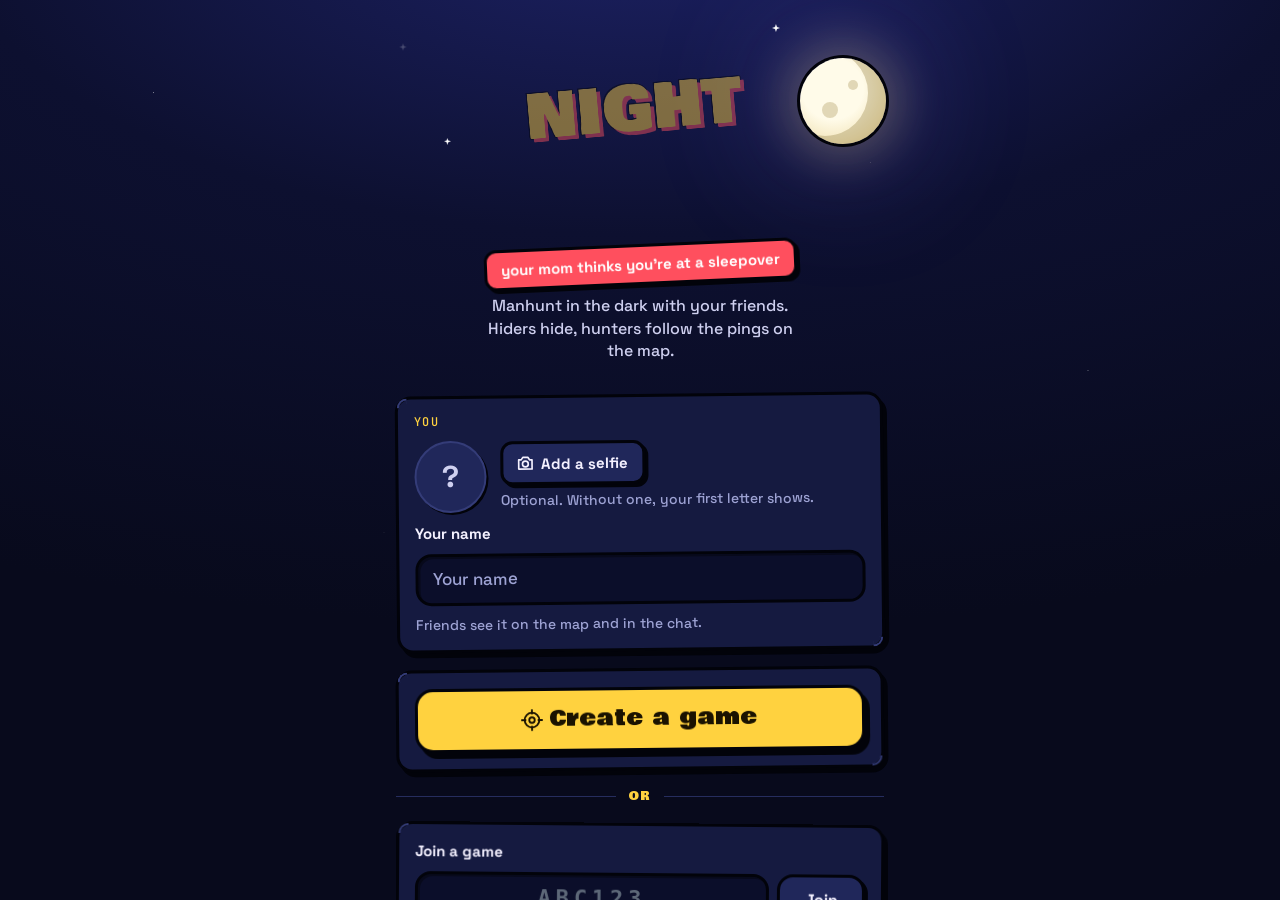
==== commit 16b6b008: "Night Ops: Blackout and Static Storm only on hunters; fresh cards each round Co-Authored-By: Claude " ====
--- a/index.html
+++ b/index.html
@@ -22,38 +22,38 @@
 <link rel="preload" href="fonts/bowlby-one-latin-400-normal.woff2" as="font" type="font/woff2" crossorigin>
 <link rel="preload" href="fonts/space-grotesk-latin-500-normal.woff2" as="font" type="font/woff2" crossorigin>
 <link rel="preload" href="fonts/space-grotesk-latin-700-normal.woff2" as="font" type="font/woff2" crossorigin>
-<link rel="stylesheet" href="vendor/maplibre-gl.css?v=176">
-<link rel="stylesheet" href="css/base.css?v=176">
-<link rel="stylesheet" href="css/home.css?v=176">
-<link rel="stylesheet" href="css/lobby.css?v=176">
-<link rel="stylesheet" href="css/vote.css?v=176">
-<link rel="stylesheet" href="css/loot.css?v=176">
-<link rel="stylesheet" href="css/cards.css?v=176"><!-- v1.6.3: the cards -->
-<link rel="stylesheet" href="css/ring.css?v=176">
-<link rel="stylesheet" href="css/game.css?v=176">
-<link rel="stylesheet" href="css/chat.css?v=176">
-<link rel="stylesheet" href="css/over.css?v=176">
-<link rel="stylesheet" href="css/map.css?v=176">
+<link rel="stylesheet" href="vendor/maplibre-gl.css?v=177">
+<link rel="stylesheet" href="css/base.css?v=177">
+<link rel="stylesheet" href="css/home.css?v=177">
+<link rel="stylesheet" href="css/lobby.css?v=177">
+<link rel="stylesheet" href="css/vote.css?v=177">
+<link rel="stylesheet" href="css/loot.css?v=177">
+<link rel="stylesheet" href="css/cards.css?v=177"><!-- v1.6.3: the cards -->
+<link rel="stylesheet" href="css/ring.css?v=177">
+<link rel="stylesheet" href="css/game.css?v=177">
+<link rel="stylesheet" href="css/chat.css?v=177">
+<link rel="stylesheet" href="css/over.css?v=177">
+<link rel="stylesheet" href="css/map.css?v=177">
 <!-- v1.1 PAGE-RADIO: the driver's, the spectator's and the walkie-talkie's styles -->
-<link rel="stylesheet" href="css/drive.css?v=176">
-<link rel="stylesheet" href="css/watch.css?v=176">
-<link rel="stylesheet" href="css/radio.css?v=176">
+<link rel="stylesheet" href="css/drive.css?v=177">
+<link rel="stylesheet" href="css/watch.css?v=177">
+<link rel="stylesheet" href="css/radio.css?v=177">
 <!-- v1.1 end PAGE-RADIO -->
 <!-- v1.2 PAGE-CAM: the highlight cam -->
-<link rel="stylesheet" href="css/cam.css?v=176">
+<link rel="stylesheet" href="css/cam.css?v=177">
 <!-- v1.2 end PAGE-CAM -->
 <!-- v1.3 PAGE-SETUP: Checkpoints (setup, playing, after the game) -->
-<link rel="stylesheet" href="css/cpsetup.css?v=176">
-<link rel="stylesheet" href="css/cpplay.css?v=176">
-<!-- v1.3 PAGE-AFTER --><link rel="stylesheet" href="css/cpafter.css?v=176"><!-- v1.3 end PAGE-AFTER -->
-<!-- v1.4 PAGE-REEL --><link rel="stylesheet" href="css/reel.css?v=176"><!-- v1.4 end PAGE-REEL -->
+<link rel="stylesheet" href="css/cpsetup.css?v=177">
+<link rel="stylesheet" href="css/cpplay.css?v=177">
+<!-- v1.3 PAGE-AFTER --><link rel="stylesheet" href="css/cpafter.css?v=177"><!-- v1.3 end PAGE-AFTER -->
+<!-- v1.4 PAGE-REEL --><link rel="stylesheet" href="css/reel.css?v=177"><!-- v1.4 end PAGE-REEL -->
 <!-- v1.3 end PAGE-SETUP -->
-<!-- v1.4 PAGE-DEVICES --><link rel="stylesheet" href="css/devices.css?v=176"><!-- v1.4 end PAGE-DEVICES -->
-<!-- v1.4 PAGE-PLAY --><link rel="stylesheet" href="css/play14.css?v=176"><!-- v1.4 end PAGE-PLAY -->
-<!-- v1.4 PAGE-RENDER --><link rel="stylesheet" href="css/render.css?v=176"><!-- v1.4 end PAGE-RENDER -->
+<!-- v1.4 PAGE-DEVICES --><link rel="stylesheet" href="css/devices.css?v=177"><!-- v1.4 end PAGE-DEVICES -->
+<!-- v1.4 PAGE-PLAY --><link rel="stylesheet" href="css/play14.css?v=177"><!-- v1.4 end PAGE-PLAY -->
+<!-- v1.4 PAGE-RENDER --><link rel="stylesheet" href="css/render.css?v=177"><!-- v1.4 end PAGE-RENDER -->
 <script src="config.js?v=3"></script>
 <script src="vendor/qrcode.js"></script>
-<script type="module" src="js/main.js?v=176"></script>
+<script type="module" src="js/main.js?v=177"></script>
 </head>
 <body data-team="none">
 <div id="app"><p class="boot-line">Loading Night Ops...</p></div>
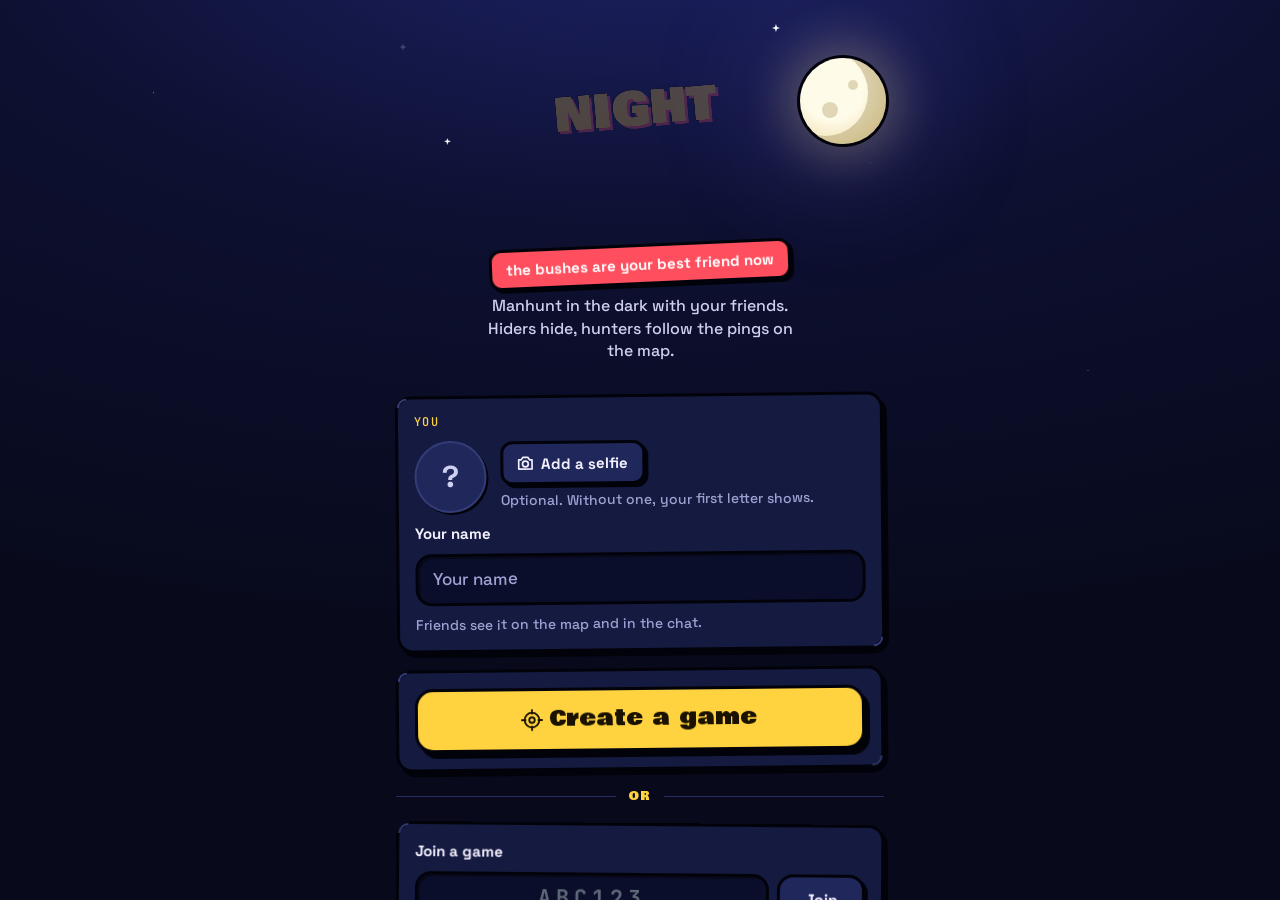
==== commit 41110f88: "Night Ops v1.7: 36 cards with the epic tier, card FX, the drop plane, Snitch, Mirror, Hound dog, sec" ====
--- a/index.html
+++ b/index.html
@@ -22,38 +22,40 @@
 <link rel="preload" href="fonts/bowlby-one-latin-400-normal.woff2" as="font" type="font/woff2" crossorigin>
 <link rel="preload" href="fonts/space-grotesk-latin-500-normal.woff2" as="font" type="font/woff2" crossorigin>
 <link rel="preload" href="fonts/space-grotesk-latin-700-normal.woff2" as="font" type="font/woff2" crossorigin>
-<link rel="stylesheet" href="vendor/maplibre-gl.css?v=177">
-<link rel="stylesheet" href="css/base.css?v=177">
-<link rel="stylesheet" href="css/home.css?v=177">
-<link rel="stylesheet" href="css/lobby.css?v=177">
-<link rel="stylesheet" href="css/vote.css?v=177">
-<link rel="stylesheet" href="css/loot.css?v=177">
-<link rel="stylesheet" href="css/cards.css?v=177"><!-- v1.6.3: the cards -->
-<link rel="stylesheet" href="css/ring.css?v=177">
-<link rel="stylesheet" href="css/game.css?v=177">
-<link rel="stylesheet" href="css/chat.css?v=177">
-<link rel="stylesheet" href="css/over.css?v=177">
-<link rel="stylesheet" href="css/map.css?v=177">
+<link rel="stylesheet" href="vendor/maplibre-gl.css?v=178">
+<link rel="stylesheet" href="css/base.css?v=178">
+<link rel="stylesheet" href="css/home.css?v=178">
+<link rel="stylesheet" href="css/lobby.css?v=178">
+<link rel="stylesheet" href="css/vote.css?v=178">
+<link rel="stylesheet" href="css/loot.css?v=178">
+<link rel="stylesheet" href="css/cards.css?v=178"><!-- v1.6.3: the cards -->
+<link rel="stylesheet" href="css/fx.css?v=178"><!-- v1.7: the FX library -->
+<link rel="stylesheet" href="css/cardplay.css?v=178"><!-- v1.7: the cards on the game screen -->
+<link rel="stylesheet" href="css/ring.css?v=178">
+<link rel="stylesheet" href="css/game.css?v=178">
+<link rel="stylesheet" href="css/chat.css?v=178">
+<link rel="stylesheet" href="css/over.css?v=178">
+<link rel="stylesheet" href="css/map.css?v=178">
 <!-- v1.1 PAGE-RADIO: the driver's, the spectator's and the walkie-talkie's styles -->
-<link rel="stylesheet" href="css/drive.css?v=177">
-<link rel="stylesheet" href="css/watch.css?v=177">
-<link rel="stylesheet" href="css/radio.css?v=177">
+<link rel="stylesheet" href="css/drive.css?v=178">
+<link rel="stylesheet" href="css/watch.css?v=178">
+<link rel="stylesheet" href="css/radio.css?v=178">
 <!-- v1.1 end PAGE-RADIO -->
 <!-- v1.2 PAGE-CAM: the highlight cam -->
-<link rel="stylesheet" href="css/cam.css?v=177">
+<link rel="stylesheet" href="css/cam.css?v=178">
 <!-- v1.2 end PAGE-CAM -->
 <!-- v1.3 PAGE-SETUP: Checkpoints (setup, playing, after the game) -->
-<link rel="stylesheet" href="css/cpsetup.css?v=177">
-<link rel="stylesheet" href="css/cpplay.css?v=177">
-<!-- v1.3 PAGE-AFTER --><link rel="stylesheet" href="css/cpafter.css?v=177"><!-- v1.3 end PAGE-AFTER -->
-<!-- v1.4 PAGE-REEL --><link rel="stylesheet" href="css/reel.css?v=177"><!-- v1.4 end PAGE-REEL -->
+<link rel="stylesheet" href="css/cpsetup.css?v=178">
+<link rel="stylesheet" href="css/cpplay.css?v=178">
+<!-- v1.3 PAGE-AFTER --><link rel="stylesheet" href="css/cpafter.css?v=178"><!-- v1.3 end PAGE-AFTER -->
+<!-- v1.4 PAGE-REEL --><link rel="stylesheet" href="css/reel.css?v=178"><!-- v1.4 end PAGE-REEL -->
 <!-- v1.3 end PAGE-SETUP -->
-<!-- v1.4 PAGE-DEVICES --><link rel="stylesheet" href="css/devices.css?v=177"><!-- v1.4 end PAGE-DEVICES -->
-<!-- v1.4 PAGE-PLAY --><link rel="stylesheet" href="css/play14.css?v=177"><!-- v1.4 end PAGE-PLAY -->
-<!-- v1.4 PAGE-RENDER --><link rel="stylesheet" href="css/render.css?v=177"><!-- v1.4 end PAGE-RENDER -->
+<!-- v1.4 PAGE-DEVICES --><link rel="stylesheet" href="css/devices.css?v=178"><!-- v1.4 end PAGE-DEVICES -->
+<!-- v1.4 PAGE-PLAY --><link rel="stylesheet" href="css/play14.css?v=178"><!-- v1.4 end PAGE-PLAY -->
+<!-- v1.4 PAGE-RENDER --><link rel="stylesheet" href="css/render.css?v=178"><!-- v1.4 end PAGE-RENDER -->
 <script src="config.js?v=3"></script>
 <script src="vendor/qrcode.js"></script>
-<script type="module" src="js/main.js?v=177"></script>
+<script type="module" src="js/main.js?v=178"></script>
 </head>
 <body data-team="none">
 <div id="app"><p class="boot-line">Loading Night Ops...</p></div>
--- a/css/vote.css
+++ b/css/vote.css
@@ -240,7 +240,8 @@
 .vs-rarities span { padding: 3px 10px; border: 3px solid var(--ink); border-radius: 10px; font: 14px var(--display); box-shadow: 3px 3px 0 var(--ink); animation: vs-stamp .45s cubic-bezier(.2, 1.7, .4, 1) both; animation-delay: calc(1.2s + var(--i) * .5s); }
 .vs-rarities .r0 { background: var(--loot-common, #d9e2f2); color: var(--ink); }
 .vs-rarities .r1 { background: var(--loot-rare, #b38bff); color: var(--ink); }
-.vs-rarities .r2 { background: var(--loot-legendary, #ffd23f); color: var(--ink); animation: vs-stamp .45s cubic-bezier(.2, 1.7, .4, 1) 2.2s both, vs-shine 1s ease-in-out 2.7s infinite; }
+.vs-rarities .r2 { background: var(--loot-epic, #2ee59d); color: var(--ink); } /* v1.7: epic */
+.vs-rarities .r3 { background: var(--loot-legendary, #ffd23f); color: var(--ink); animation: vs-stamp .45s cubic-bezier(.2, 1.7, .4, 1) 2.7s both, vs-shine 1s ease-in-out 3.2s infinite; }
 .vs-clockface { display: flex; gap: 6px; perspective: 400px; }
 .vs-digit { display: grid; place-items: center; min-width: 50px; height: 76px; padding: 0 6px; border: 4px solid var(--ink); border-radius: 12px; background: #141238; color: var(--gold); font: 50px var(--display); box-shadow: 4px 5px 0 var(--ink); transform-origin: 50% 0; animation: vs-flipdown .6s cubic-bezier(.2, 1.3, .4, 1) both; animation-delay: calc(.3s + var(--i) * .1s); }
 .vs-digit:nth-child(3) { min-width: 18px; border: 0; background: none; box-shadow: none; color: #fff; }
@@ -435,7 +436,7 @@
 .vs-carousel-in { position: relative; width: 64px; height: 90px; transform-style: preserve-3d; animation: vs-carousel 9s linear infinite; }
 .vs-ccard { position: absolute; inset: 0; display: grid; place-items: center; border: 4px solid var(--ink); border-radius: 12px; background: #fff7e6; font-size: 32px; box-shadow: 0 4px 0 var(--ink); transform: rotateY(calc(var(--i) * 360deg / var(--n))) translateZ(125px); }
 @keyframes vs-carousel { from { transform: rotateX(-12deg) rotateY(0); } to { transform: rotateX(-12deg) rotateY(-360deg); } }
-.vs-rarities .r3 { background: linear-gradient(90deg, #ff9ae4, #ffe27a, #9affc9, #9ae4ff); color: var(--ink); animation: vs-stamp .45s cubic-bezier(.2, 1.7, .4, 1) 2.7s both, vs-shine .8s ease-in-out 3.2s infinite; }
+.vs-rarities .r4 { background: linear-gradient(90deg, #ff9ae4, #ffe27a, #9affc9, #9ae4ff); color: var(--ink); animation: vs-stamp .45s cubic-bezier(.2, 1.7, .4, 1) 3.2s both, vs-shine .8s ease-in-out 3.7s infinite; }
 .vs-rarities { flex-wrap: wrap; justify-content: center; }
 .vs-road { position: absolute; left: -10%; right: -10%; top: 46%; height: 26px; background: #2a2a3a repeating-linear-gradient(90deg, transparent 0 16px, #ffd23f 16px 28px) 0 50% / 100% 3px no-repeat; border-top: 3px solid var(--ink); border-bottom: 3px solid var(--ink); }
 .vs-car { position: absolute; top: 44%; font-size: 30px; transform: translateZ(20px) rotateZ(24deg) rotateX(-56deg); animation: vs-car 3.2s ease-in-out infinite; }
@@ -779,12 +780,14 @@
 .vx-rw { position: relative; z-index: 3; margin: 0; padding: 2px 12px; border: 3px solid var(--ink); border-radius: 999px; font: 400 15px/1.2 var(--display); letter-spacing: .06em; color: var(--ink); box-shadow: 3px 3px 0 var(--ink); }
 .vx-big.r-common .vx-rw { background: #e9eef9; }
 .vx-big.r-rare .vx-rw { background: #b38bff; }
+.vx-big.r-epic .vx-rw { background: #2ee59d; } /* v1.7: the epic tier */
 .vx-big.r-legendary .vx-rw { background: #ffd23f; animation: vx-throb .8s ease-in-out infinite; }
 .vx-big.r-mythic .vx-rw, .vx-rw.r-mythic { background: linear-gradient(90deg, #ff9ae4, #ffe27a, #9affc9, #9ae4ff, #ff9ae4) 0 0 / 200% 100%; animation: vx-rainbow 1.2s linear infinite, vx-throb .6s ease-in-out infinite; }
 @keyframes vx-rainbow { to { background-position: 200% 0; } }
 .vx-big.now.r-legendary ~ .vx-rays, .vx-spot:has(.vx-big.now.r-legendary) .vx-rays { background: repeating-conic-gradient(from 0deg, rgba(255, 210, 63, .32) 0 10deg, transparent 10deg 20deg); opacity: .9; }
 .vx-spot:has(.vx-big.now.r-mythic) .vx-rays { background: repeating-conic-gradient(from 0deg, rgba(255, 95, 210, .4) 0 8deg, rgba(126, 240, 192, .3) 8deg 16deg, transparent 16deg 24deg); opacity: 1; animation-duration: 5s; }
 .vx-spot:has(.vx-big.now.r-rare) .vx-rays { background: repeating-conic-gradient(from 0deg, rgba(179, 139, 255, .26) 0 10deg, transparent 10deg 20deg); opacity: .8; }
+.vx-spot:has(.vx-big.now.r-epic) .vx-rays { background: repeating-conic-gradient(from 0deg, rgba(46, 229, 157, .28) 0 10deg, transparent 10deg 20deg); opacity: .85; }
 .vx-grid { position: relative; z-index: 1; width: min(100%, 330px); display: grid; grid-template-columns: repeat(4, minmax(0, 1fr)); gap: 8px; }
 .vx-slot { position: relative; animation: vx-deal .55s cubic-bezier(.2, 1.3, .4, 1) both; animation-delay: calc(.15s + var(--i) * 70ms); transition: translate .3s, scale .3s; }
 .vx-slot .nc { --w: 100%; --ry: 180deg; }
@@ -803,108 +806,108 @@
 .vx-fx i { position: absolute; display: block; opacity: 0; }
 .vx-big.now .vx-fx i { opacity: 1; }
 /* Sprint: speed lines */
-.fx-sprint .vx-fx i { left: calc(var(--bigw) * -1.2); width: calc(var(--bigw) * .9); height: 5px; border-radius: 3px; background: linear-gradient(90deg, transparent, #fff); }
-.fx-sprint .vx-fx .a { top: -60px; } .fx-sprint .vx-fx .b { top: -10px; } .fx-sprint .vx-fx .c { top: 40px; } .fx-sprint .vx-fx .d { top: 85px; left: calc(var(--bigw) * -1); }
-.fx-sprint.now .vx-fx i { animation: vx-zoom .55s linear infinite; }
-.fx-sprint.now .vx-fx .b { animation-delay: .2s; } .fx-sprint.now .vx-fx .c { animation-delay: .1s; } .fx-sprint.now .vx-fx .d { animation-delay: .32s; }
+.vfx-sprint .vx-fx i { left: calc(var(--bigw) * -1.2); width: calc(var(--bigw) * .9); height: 5px; border-radius: 3px; background: linear-gradient(90deg, transparent, #fff); }
+.vfx-sprint .vx-fx .a { top: -60px; } .vfx-sprint .vx-fx .b { top: -10px; } .vfx-sprint .vx-fx .c { top: 40px; } .vfx-sprint .vx-fx .d { top: 85px; left: calc(var(--bigw) * -1); }
+.vfx-sprint.now .vx-fx i { animation: vx-zoom .55s linear infinite; }
+.vfx-sprint.now .vx-fx .b { animation-delay: .2s; } .vfx-sprint.now .vx-fx .c { animation-delay: .1s; } .vfx-sprint.now .vx-fx .d { animation-delay: .32s; }
 @keyframes vx-zoom { from { translate: 60px 0; opacity: 0; } 30% { opacity: 1; } to { translate: -80px 0; opacity: 0; } }
 /* Smoke: puffs */
-.fx-smoke .vx-fx i { width: 120px; height: 120px; margin: -60px; border-radius: 50%; background: radial-gradient(circle, rgba(210, 215, 235, .75), rgba(210, 215, 235, 0) 68%); }
-.fx-smoke.now .vx-fx i { animation: vx-puff 2.2s ease-out infinite; }
-.fx-smoke .vx-fx .a { left: -70px; } .fx-smoke .vx-fx .b { left: 70px; } .fx-smoke .vx-fx .c { top: 60px; } .fx-smoke .vx-fx .d { top: -70px; }
-.fx-smoke.now .vx-fx .b { animation-delay: .5s; } .fx-smoke.now .vx-fx .c { animation-delay: 1s; } .fx-smoke.now .vx-fx .d { animation-delay: 1.4s; }
+.vfx-smoke .vx-fx i { width: 120px; height: 120px; margin: -60px; border-radius: 50%; background: radial-gradient(circle, rgba(210, 215, 235, .75), rgba(210, 215, 235, 0) 68%); }
+.vfx-smoke.now .vx-fx i { animation: vx-puff 2.2s ease-out infinite; }
+.vfx-smoke .vx-fx .a { left: -70px; } .vfx-smoke .vx-fx .b { left: 70px; } .vfx-smoke .vx-fx .c { top: 60px; } .vfx-smoke .vx-fx .d { top: -70px; }
+.vfx-smoke.now .vx-fx .b { animation-delay: .5s; } .vfx-smoke.now .vx-fx .c { animation-delay: 1s; } .vfx-smoke.now .vx-fx .d { animation-delay: 1.4s; }
 @keyframes vx-puff { from { scale: .4; opacity: .9; } to { scale: 1.6; opacity: 0; } }
 /* Decoy: a fake pin pops up somewhere else */
-.fx-decoy .vx-fx .a::before, .fx-decoy .vx-fx .b::before { content: '📍'; font-size: 34px; }
-.fx-decoy .vx-fx .a { left: calc(var(--bigw) * -.95); top: -40px; }
-.fx-decoy .vx-fx .b { left: calc(var(--bigw) * .62); top: 30px; }
-.fx-decoy.now .vx-fx .a { animation: vx-fade .9s ease-in-out infinite alternate; filter: grayscale(1); }
-.fx-decoy.now .vx-fx .b { animation: vx-hop .9s cubic-bezier(.2, 1.8, .4, 1) infinite alternate; }
+.vfx-decoy .vx-fx .a::before, .vfx-decoy .vx-fx .b::before { content: '📍'; font-size: 34px; }
+.vfx-decoy .vx-fx .a { left: calc(var(--bigw) * -.95); top: -40px; }
+.vfx-decoy .vx-fx .b { left: calc(var(--bigw) * .62); top: 30px; }
+.vfx-decoy.now .vx-fx .a { animation: vx-fade .9s ease-in-out infinite alternate; filter: grayscale(1); }
+.vfx-decoy.now .vx-fx .b { animation: vx-hop .9s cubic-bezier(.2, 1.8, .4, 1) infinite alternate; }
 @keyframes vx-fade { to { opacity: .2; } }
 @keyframes vx-hop { from { translate: 0 0; } to { translate: 0 -18px; } }
 /* Jammer: no signal */
-.fx-jammer .vx-fx .a { width: 70px; height: 70px; margin: -35px; left: calc(var(--bigw) * -.85); top: -50px; border-radius: 50%; border: 6px solid var(--hunter); background: linear-gradient(45deg, transparent 45%, var(--hunter) 45% 55%, transparent 55%); }
-.fx-jammer .vx-fx .b::before { content: '📡'; font-size: 30px; }
-.fx-jammer .vx-fx .b { left: calc(var(--bigw) * -.85 - 16px); top: -70px; }
-.fx-jammer.now .vx-fx .a { animation: vx-throb .5s ease-in-out infinite; }
+.vfx-jammer .vx-fx .a { width: 70px; height: 70px; margin: -35px; left: calc(var(--bigw) * -.85); top: -50px; border-radius: 50%; border: 6px solid var(--hunter); background: linear-gradient(45deg, transparent 45%, var(--hunter) 45% 55%, transparent 55%); }
+.vfx-jammer .vx-fx .b::before { content: '📡'; font-size: 30px; }
+.vfx-jammer .vx-fx .b { left: calc(var(--bigw) * -.85 - 16px); top: -70px; }
+.vfx-jammer.now .vx-fx .a { animation: vx-throb .5s ease-in-out infinite; }
 /* Glitch: the card goes buggy */
-.fx-glitch.now .vx-big-card { animation: vx-glitch .4s steps(2) infinite; filter: drop-shadow(-4px 0 0 rgba(255, 30, 120, .85)) drop-shadow(4px 0 0 rgba(30, 255, 240, .85)); }
-.fx-glitch .vx-fx i { left: calc(var(--bigw) * -.9); width: calc(var(--bigw) * 1.8); height: 10px; background: rgba(30, 255, 240, .5); }
-.fx-glitch .vx-fx .a { top: -70px; } .fx-glitch .vx-fx .b { top: 10px; background: rgba(255, 30, 120, .5); } .fx-glitch .vx-fx .c { top: 70px; }
-.fx-glitch.now .vx-fx i { animation: vx-tear .3s steps(3) infinite; }
+.vfx-glitch.now .vx-big-card { animation: vx-glitch .4s steps(2) infinite; filter: drop-shadow(-4px 0 0 rgba(255, 30, 120, .85)) drop-shadow(4px 0 0 rgba(30, 255, 240, .85)); }
+.vfx-glitch .vx-fx i { left: calc(var(--bigw) * -.9); width: calc(var(--bigw) * 1.8); height: 10px; background: rgba(30, 255, 240, .5); }
+.vfx-glitch .vx-fx .a { top: -70px; } .vfx-glitch .vx-fx .b { top: 10px; background: rgba(255, 30, 120, .5); } .vfx-glitch .vx-fx .c { top: 70px; }
+.vfx-glitch.now .vx-fx i { animation: vx-tear .3s steps(3) infinite; }
 @keyframes vx-glitch { 0% { translate: 0 0; } 25% { translate: -6px 2px; skew: 6deg 0deg; } 50% { translate: 5px -3px; } 75% { translate: -3px 0; skew: -4deg 0deg; } }
 @keyframes vx-tear { 0% { translate: -14px 0; } 50% { translate: 16px 6px; } 100% { translate: 0 -8px; } }
 /* Ghost: fades in and out */
-.fx-ghost.now .vx-big-card { animation: vx-ghost 1.2s ease-in-out infinite alternate; }
-.fx-ghost .vx-fx .a::before { content: '👻'; font-size: 44px; }
-.fx-ghost .vx-fx .a { left: calc(var(--bigw) * .5); top: -90px; }
-.fx-ghost.now .vx-fx .a { animation: vx-float 1.6s ease-in-out infinite alternate; }
+.vfx-ghost.now .vx-big-card { animation: vx-ghost 1.2s ease-in-out infinite alternate; }
+.vfx-ghost .vx-fx .a::before { content: '👻'; font-size: 44px; }
+.vfx-ghost .vx-fx .a { left: calc(var(--bigw) * .5); top: -90px; }
+.vfx-ghost.now .vx-fx .a { animation: vx-float 1.6s ease-in-out infinite alternate; }
 @keyframes vx-ghost { to { opacity: .28; } }
 @keyframes vx-float { to { translate: -20px -14px; } }
 /* Static Storm: TV static over everything */
-.fx-storm .vx-fx .a { left: -50vw; top: -260px; width: 100vw; height: 520px;
+.vfx-storm .vx-fx .a { left: -50vw; top: -260px; width: 100vw; height: 520px;
   background: repeating-radial-gradient(circle at 30% 40%, rgba(255, 255, 255, .55) 0 1px, rgba(30, 30, 40, .4) 1px 2px, rgba(140, 140, 150, .35) 2px 3px) 0 0 / 7px 9px; }
-.fx-storm.now .vx-fx .a { animation: vx-snow .18s steps(3) infinite; opacity: .55; }
-.fx-storm .vx-fx { z-index: 3; }
+.vfx-storm.now .vx-fx .a { animation: vx-snow .18s steps(3) infinite; opacity: .55; }
+.vfx-storm .vx-fx { z-index: 3; }
 @keyframes vx-snow { 0% { translate: 0 0; } 33% { translate: -3px 4px; } 66% { translate: 4px -2px; } }
 /* Blackout: the screen goes dark around it (.vx-dark), the card burns bright */
-.fx-blackout.now .vx-big-card { animation: vx-burn 1.4s ease-in-out infinite alternate; }
+.vfx-blackout.now .vx-big-card { animation: vx-burn 1.4s ease-in-out infinite alternate; }
 @keyframes vx-burn { to { filter: drop-shadow(0 0 18px #ff5fd2) drop-shadow(0 0 30px rgba(255, 210, 63, .6)); } }
 /* Hacker: the alarm */
-.fx-hacker .vx-fx .a { width: 300px; height: 300px; margin: -150px; border-radius: 50%; background: radial-gradient(circle, rgba(255, 79, 94, .55), transparent 65%); }
-.fx-hacker.now .vx-fx .a { animation: vx-alarm .35s steps(2) infinite; }
-.fx-hacker .vx-fx .b::before { content: '🚨'; font-size: 34px; }
-.fx-hacker .vx-fx .b { left: calc(var(--bigw) * .55); top: -100px; }
-.fx-hacker.now .vx-fx .b { animation: vx-shake .25s ease-in-out infinite; }
+.vfx-hacker .vx-fx .a { width: 300px; height: 300px; margin: -150px; border-radius: 50%; background: radial-gradient(circle, rgba(255, 79, 94, .55), transparent 65%); }
+.vfx-hacker.now .vx-fx .a { animation: vx-alarm .35s steps(2) infinite; }
+.vfx-hacker .vx-fx .b::before { content: '🚨'; font-size: 34px; }
+.vfx-hacker .vx-fx .b { left: calc(var(--bigw) * .55); top: -100px; }
+.vfx-hacker.now .vx-fx .b { animation: vx-shake .25s ease-in-out infinite; }
 @keyframes vx-alarm { 50% { opacity: .15; } }
 /* Compass: an arrow that finds the nearest hider */
-.fx-compass .vx-fx .a { left: calc(var(--bigw) * -.9); top: -86px; width: 58px; height: 58px; border: 5px solid var(--ink); border-radius: 50%; background: #fff7e6; }
-.fx-compass .vx-fx .a::after { content: ''; position: absolute; left: 50%; top: 6px; margin-left: -7px; border: 7px solid transparent; border-bottom: 22px solid var(--hunter); transform-origin: 50% 100%; }
-.fx-compass.now .vx-fx .a::after { animation: vx-needle 2s cubic-bezier(.3, 1.4, .5, 1) both; }
-.fx-compass .vx-fx .b { left: calc(var(--bigw) * .78); top: 40px; width: 22px; height: 22px; margin: -11px; border: 4px solid var(--ink); border-radius: 50%; background: var(--hider); }
+.vfx-compass .vx-fx .a { left: calc(var(--bigw) * -.9); top: -86px; width: 58px; height: 58px; border: 5px solid var(--ink); border-radius: 50%; background: #fff7e6; }
+.vfx-compass .vx-fx .a::after { content: ''; position: absolute; left: 50%; top: 6px; margin-left: -7px; border: 7px solid transparent; border-bottom: 22px solid var(--hunter); transform-origin: 50% 100%; }
+.vfx-compass.now .vx-fx .a::after { animation: vx-needle 2s cubic-bezier(.3, 1.4, .5, 1) both; }
+.vfx-compass .vx-fx .b { left: calc(var(--bigw) * .78); top: 40px; width: 22px; height: 22px; margin: -11px; border: 4px solid var(--ink); border-radius: 50%; background: var(--hider); }
 @keyframes vx-needle { 0% { rotate: 0deg; } 60% { rotate: 500deg; } 100% { rotate: 470deg; } }
 /* Radar: a sweep */
-.fx-radar .vx-fx .a { width: 300px; height: 300px; margin: -150px; border-radius: 50%; background: conic-gradient(from 0deg, rgba(126, 240, 192, .55), transparent 25%); border: 2px solid rgba(126, 240, 192, .4); }
-.fx-radar.now .vx-fx .a { animation: vs-spin 1.6s linear infinite; }
-.fx-radar .vx-fx .b, .fx-radar .vx-fx .c, .fx-radar .vx-fx .d { width: 14px; height: 14px; margin: -7px; border-radius: 50%; border: 3px solid var(--ink); background: var(--hider); }
-.fx-radar .vx-fx .b { left: -120px; top: -60px; } .fx-radar .vx-fx .c { left: 110px; top: 40px; } .fx-radar .vx-fx .d { left: -90px; top: 90px; }
-.fx-radar.now .vx-fx .b, .fx-radar.now .vx-fx .c, .fx-radar.now .vx-fx .d { animation: vx-blip 1.6s ease-out infinite; }
-.fx-radar.now .vx-fx .c { animation-delay: .5s; } .fx-radar.now .vx-fx .d { animation-delay: 1s; }
+.vfx-radar .vx-fx .a { width: 300px; height: 300px; margin: -150px; border-radius: 50%; background: conic-gradient(from 0deg, rgba(126, 240, 192, .55), transparent 25%); border: 2px solid rgba(126, 240, 192, .4); }
+.vfx-radar.now .vx-fx .a { animation: vs-spin 1.6s linear infinite; }
+.vfx-radar .vx-fx .b, .vfx-radar .vx-fx .c, .vfx-radar .vx-fx .d { width: 14px; height: 14px; margin: -7px; border-radius: 50%; border: 3px solid var(--ink); background: var(--hider); }
+.vfx-radar .vx-fx .b { left: -120px; top: -60px; } .vfx-radar .vx-fx .c { left: 110px; top: 40px; } .vfx-radar .vx-fx .d { left: -90px; top: 90px; }
+.vfx-radar.now .vx-fx .b, .vfx-radar.now .vx-fx .c, .vfx-radar.now .vx-fx .d { animation: vx-blip 1.6s ease-out infinite; }
+.vfx-radar.now .vx-fx .c { animation-delay: .5s; } .vfx-radar.now .vx-fx .d { animation-delay: 1s; }
 @keyframes vx-blip { 0% { opacity: 1; scale: 1.4; } 100% { opacity: 0; scale: .8; } }
 /* Double Double: pings twice as fast */
-.fx-double .vx-fx .a, .fx-double .vx-fx .b { width: 250px; height: 250px; margin: -125px; border-radius: 50%; border: 5px solid var(--gold); }
-.fx-double.now .vx-fx .a, .fx-double.now .vx-fx .b { animation: vs-ping .75s ease-out infinite; }
-.fx-double.now .vx-fx .b { animation-delay: .37s; }
-.fx-double .vx-fx .c::before { content: '×2'; font: 400 30px var(--display); color: var(--gold); -webkit-text-stroke: 2px var(--ink); paint-order: stroke fill; }
-.fx-double .vx-fx .c { left: calc(var(--bigw) * .55); top: -100px; }
+.vfx-double .vx-fx .a, .vfx-double .vx-fx .b { width: 250px; height: 250px; margin: -125px; border-radius: 50%; border: 5px solid var(--gold); }
+.vfx-double.now .vx-fx .a, .vfx-double.now .vx-fx .b { animation: vs-ping .75s ease-out infinite; }
+.vfx-double.now .vx-fx .b { animation-delay: .37s; }
+.vfx-double .vx-fx .c::before { content: '×2'; font: 400 30px var(--display); color: var(--gold); -webkit-text-stroke: 2px var(--ink); paint-order: stroke fill; }
+.vfx-double .vx-fx .c { left: calc(var(--bigw) * .55); top: -100px; }
 /* Freeze: frost */
-.fx-freeze .vx-fx .a { width: calc(var(--bigw) * 1.25); height: calc(var(--bigw) * 1.65); margin: calc(var(--bigw) * -.825) 0 0 calc(var(--bigw) * -.625); border-radius: 22px; box-shadow: inset 0 0 26px 10px rgba(200, 240, 255, .9), 0 0 24px rgba(160, 220, 255, .8); }
-.fx-freeze .vx-fx .b::before, .fx-freeze .vx-fx .c::before, .fx-freeze .vx-fx .d::before { content: '❄'; font-size: 26px; color: #dff6ff; }
-.fx-freeze .vx-fx .b { left: -110px; top: -90px; } .fx-freeze .vx-fx .c { left: 96px; top: -40px; } .fx-freeze .vx-fx .d { left: -100px; top: 70px; }
-.fx-freeze.now .vx-fx .b, .fx-freeze.now .vx-fx .c, .fx-freeze.now .vx-fx .d { animation: vx-spinsnow 3s linear infinite; }
-.fx-freeze.now .vx-big-card { animation: vx-shiver .12s linear infinite; }
+.vfx-freeze .vx-fx .a { width: calc(var(--bigw) * 1.25); height: calc(var(--bigw) * 1.65); margin: calc(var(--bigw) * -.825) 0 0 calc(var(--bigw) * -.625); border-radius: 22px; box-shadow: inset 0 0 26px 10px rgba(200, 240, 255, .9), 0 0 24px rgba(160, 220, 255, .8); }
+.vfx-freeze .vx-fx .b::before, .vfx-freeze .vx-fx .c::before, .vfx-freeze .vx-fx .d::before { content: '❄'; font-size: 26px; color: #dff6ff; }
+.vfx-freeze .vx-fx .b { left: -110px; top: -90px; } .vfx-freeze .vx-fx .c { left: 96px; top: -40px; } .vfx-freeze .vx-fx .d { left: -100px; top: 70px; }
+.vfx-freeze.now .vx-fx .b, .vfx-freeze.now .vx-fx .c, .vfx-freeze.now .vx-fx .d { animation: vx-spinsnow 3s linear infinite; }
+.vfx-freeze.now .vx-big-card { animation: vx-shiver .12s linear infinite; }
 @keyframes vx-spinsnow { to { rotate: 360deg; translate: 0 20px; } }
 @keyframes vx-shiver { 50% { translate: 1.5px 0; } }
 /* Exposure: a camera flash */
-.fx-exposure .vx-fx .a { width: 420px; height: 420px; margin: -210px; border-radius: 50%; background: radial-gradient(circle, #fff 0, rgba(255, 255, 255, .7) 25%, transparent 60%); }
-.fx-exposure.now .vx-fx .a { animation: vx-flashout .9s ease-out .3s both; }
-.fx-exposure .vx-fx .b::before { content: '📸'; font-size: 34px; }
-.fx-exposure .vx-fx .b { left: calc(var(--bigw) * -.95); top: -100px; }
+.vfx-exposure .vx-fx .a { width: 420px; height: 420px; margin: -210px; border-radius: 50%; background: radial-gradient(circle, #fff 0, rgba(255, 255, 255, .7) 25%, transparent 60%); }
+.vfx-exposure.now .vx-fx .a { animation: vx-flashout .9s ease-out .3s both; }
+.vfx-exposure .vx-fx .b::before { content: '📸'; font-size: 34px; }
+.vfx-exposure .vx-fx .b { left: calc(var(--bigw) * -.95); top: -100px; }
 @keyframes vx-flashout { 0% { opacity: 0; scale: .3; } 15% { opacity: 1; } 100% { opacity: 0; scale: 1.4; } }
 /* Tracker dart: a reticle locks on */
-.fx-tracker .vx-fx .a { left: calc(var(--bigw) * .75); top: -60px; width: 60px; height: 60px; margin: -30px; border-radius: 50%; border: 4px solid var(--hunter);
+.vfx-tracker .vx-fx .a { left: calc(var(--bigw) * .75); top: -60px; width: 60px; height: 60px; margin: -30px; border-radius: 50%; border: 4px solid var(--hunter);
   background: linear-gradient(var(--hunter), var(--hunter)) 50% 0 / 4px 14px no-repeat, linear-gradient(var(--hunter), var(--hunter)) 50% 100% / 4px 14px no-repeat,
     linear-gradient(var(--hunter), var(--hunter)) 0 50% / 14px 4px no-repeat, linear-gradient(var(--hunter), var(--hunter)) 100% 50% / 14px 4px no-repeat; }
-.fx-tracker .vx-fx .b { left: calc(var(--bigw) * .75); top: -60px; width: 16px; height: 16px; margin: -8px; border-radius: 50%; border: 3px solid var(--ink); background: var(--hider); }
-.fx-tracker.now .vx-fx .a { animation: vx-lock 1.4s cubic-bezier(.3, 1.4, .5, 1) both, vx-throb .6s ease-in-out 1.4s infinite; }
+.vfx-tracker .vx-fx .b { left: calc(var(--bigw) * .75); top: -60px; width: 16px; height: 16px; margin: -8px; border-radius: 50%; border: 3px solid var(--ink); background: var(--hider); }
+.vfx-tracker.now .vx-fx .a { animation: vx-lock 1.4s cubic-bezier(.3, 1.4, .5, 1) both, vx-throb .6s ease-in-out 1.4s infinite; }
 @keyframes vx-lock { from { scale: 2.6; rotate: 90deg; opacity: 0; } }
 /* The All-Seeing Eye: everyone lights up */
-.fx-eye .vx-fx .a { width: 360px; height: 360px; margin: -180px; border-radius: 50%; background: repeating-conic-gradient(from 0deg, rgba(255, 95, 210, .35) 0 6deg, rgba(126, 240, 192, .25) 6deg 12deg, transparent 12deg 20deg);
+.vfx-eye .vx-fx .a { width: 360px; height: 360px; margin: -180px; border-radius: 50%; background: repeating-conic-gradient(from 0deg, rgba(255, 95, 210, .35) 0 6deg, rgba(126, 240, 192, .25) 6deg 12deg, transparent 12deg 20deg);
   -webkit-mask: radial-gradient(closest-side, #000 20%, transparent); mask: radial-gradient(closest-side, #000 20%, transparent); }
-.fx-eye.now .vx-fx .a { animation: vs-spin 4s linear infinite; }
-.fx-eye .vx-fx .b, .fx-eye .vx-fx .c, .fx-eye .vx-fx .d { width: 16px; height: 16px; margin: -8px; border-radius: 50%; border: 3px solid var(--ink); background: var(--hider); box-shadow: 0 0 12px 4px #fff; }
-.fx-eye .vx-fx .b { left: -120px; top: -80px; } .fx-eye .vx-fx .c { left: 120px; top: -20px; } .fx-eye .vx-fx .d { left: -110px; top: 90px; }
-.fx-eye.now .vx-fx .b, .fx-eye.now .vx-fx .c, .fx-eye.now .vx-fx .d { animation: vx-throb .7s ease-in-out infinite; }
+.vfx-eye.now .vx-fx .a { animation: vs-spin 4s linear infinite; }
+.vfx-eye .vx-fx .b, .vfx-eye .vx-fx .c, .vfx-eye .vx-fx .d { width: 16px; height: 16px; margin: -8px; border-radius: 50%; border: 3px solid var(--ink); background: var(--hider); box-shadow: 0 0 12px 4px #fff; }
+.vfx-eye .vx-fx .b { left: -120px; top: -80px; } .vfx-eye .vx-fx .c { left: 120px; top: -20px; } .vfx-eye .vx-fx .d { left: -110px; top: 90px; }
+.vfx-eye.now .vx-fx .b, .vfx-eye.now .vx-fx .c, .vfx-eye.now .vx-fx .d { animation: vx-throb .7s ease-in-out infinite; }
 
 /* ---- Loot drops: the demo ---- */
 .vx-demo .vx-stagebox { min-height: calc(min(100vw - 32px, 360px) * .82); }
@@ -999,3 +1002,88 @@
 .vx-big.now { z-index: 3; }
 .vx-big.past { z-index: 1; }
 .vx-demo.ph-open:not(.ph-race) .vx-legend, .vx-hunt.ph-catch .vx-legend { visibility: hidden; }
+
+/* ---- v1.7: Loot drops a tier at a time (.vx-tier): the card he's naming big with its few words, both sides'
+   cards of the tier in two rows under it (blue hiders on top, red hunters under), dealt face down, each flipping
+   up as he says it ---- */
+.vx-tier { --bigw: min(38vw, 150px); }
+.vx-tier .vx-spot { height: calc(var(--bigw) * 1.4 + 74px); }
+.vx-big.t-hider .vx-rw { background: var(--hider); color: #fff; animation: none; }
+.vx-big.t-hunter .vx-rw { background: var(--hunter); color: #fff; animation: none; }
+.vx-say { position: absolute; left: 50%; top: calc(100% + 6px); translate: -50% 0; z-index: 3; margin: 0; width: max-content; max-width: min(86vw, 320px); padding: 4px 12px; border: 3px solid var(--ink); border-radius: 12px; background: #fff; color: var(--ink);
+  font: 800 15px/1.2 var(--body, system-ui, sans-serif); text-align: center; box-shadow: 3px 3px 0 var(--ink); }
+.vx-tierword.r-common { background: #5d6b8a; }
+.vx-tierword.r-rare { background: #7b4fe0; }
+.vx-tierword.r-epic { background: #12a06a; }
+.vx-tierword.r-legendary { background: #d99a00; }
+.vx-tierword.r-mythic { background: linear-gradient(90deg, #ff5fc8, #f7b733, #2ee59d, #4fb6ff); }
+.vx-tierbig { position: absolute; left: 50%; top: 38%; z-index: 4; margin: 0; translate: -50% -50%; white-space: nowrap; font: 400 clamp(40px, 13vw, 64px)/1 var(--display); letter-spacing: .04em; color: #fff;
+  -webkit-text-stroke: 3px var(--ink); paint-order: stroke fill; text-shadow: 5px 5px 0 var(--ink); opacity: 0; scale: 2.4; transition: opacity .2s, scale .45s cubic-bezier(.2, 1.7, .4, 1); }
+.vx-tierbig.now { opacity: 1; scale: 1; }
+.vx-tierbig.past { opacity: 0; scale: .5; transition-duration: .2s; }
+.vx-tierbig.r-rare { color: #c8a8ff; } .vx-tierbig.r-epic { color: #2ee59d; } .vx-tierbig.r-legendary { color: #ffd23f; } .vx-tierbig.r-mythic { color: #ff9ae4; }
+.vx-tierbig.r-epic.now, .vx-tierbig.r-legendary.now, .vx-tierbig.r-mythic.now { animation: vx-throb .6s ease-in-out infinite; }
+.vx-rows { display: grid; grid-template-columns: none; gap: 8px; width: min(100%, 360px); }
+.vx-row { display: grid; grid-template-columns: 64px 1fr; align-items: center; gap: 4px; padding: 5px 6px; border: 3px solid var(--ink); border-radius: 12px; box-shadow: 3px 3px 0 var(--ink); }
+.vx-row.t-hider { background: color-mix(in srgb, var(--hider) 32%, #141238); }
+.vx-row.t-hunter { background: color-mix(in srgb, var(--hunter) 32%, #141238); }
+.vx-rowlabel { font: 400 11px/1 var(--display); letter-spacing: .03em; color: #fff; text-align: center; }
+.vx-rowcards { display: grid; grid-template-columns: repeat(var(--cols, 4), minmax(0, 52px)); justify-content: center; gap: 4px; }
+.vx-rowcards .vx-slot.now::after { inset: -3px; border-width: 2px; border-radius: 8px; }
+/* "Thirty-six cards! Blue ones for hiders, red ones for hunters.": the count, then each row lights as he says it */
+.vx-tierbig.r-all { color: var(--gold, #ffd23f); }
+.vx-row { transition: scale .25s cubic-bezier(.2, 1.5, .4, 1), box-shadow .25s; }
+.vx-row.t-hider.now { scale: 1.05; box-shadow: 3px 3px 0 var(--ink), 0 0 22px 6px color-mix(in srgb, var(--hider) 75%, transparent); }
+.vx-row.t-hunter.now { scale: 1.05; box-shadow: 3px 3px 0 var(--ink), 0 0 22px 6px color-mix(in srgb, var(--hunter) 75%, transparent); }
+/* the cards come quickly here (CARD_MIN_MS): one quick flip, the one going away drops its words at once, the new
+   one's words are up straight away (the grand spin stays for the mythics, which stay up for seconds) */
+.vx-tier .vx-big.now .nc-in { animation: vx-turn-quick .4s cubic-bezier(.3, 1.25, .5, 1) both; }
+.vx-tier.r-mythic .vx-big.now .nc-in { animation: vx-turn .75s cubic-bezier(.3, 1.25, .5, 1) both; }
+@keyframes vx-turn-quick { from { transform: perspective(28em) rotateY(-180deg) scale(.85); } }
+.vx-tier .vx-big { transition: opacity .12s, scale .4s cubic-bezier(.2, 1.45, .4, 1), translate .4s cubic-bezier(.2, 1.3, .4, 1); }
+.vx-tier .vx-big.past { transition-duration: .12s, .3s, .3s; }
+.vx-tier .vx-big.past .vx-say, .vx-tier .vx-big.past .vx-rw { opacity: 0; }
+.vx-tier .vx-dark.blk.now { opacity: 1; }
+.vx-tier .vx-dark.eye { background: radial-gradient(circle at 50% 30%, rgba(255, 255, 255, 0), rgba(255, 240, 200, .25) 40%); }
+.vx-tier .vx-dark.eye.on { opacity: 1; }
+
+/* the drop plane (fx.js planeEl) flies across the little map; the crates come down on parachutes */
+.vx-plane { z-index: 6; opacity: 0; }
+.vx-plane .fx-plane { position: absolute; left: 0; top: 0; width: 16cqw; height: 16cqw; margin: -8cqw; transform: none; animation: none; --a: 72deg; }
+.vx-demo.ph-plane .vx-plane { opacity: 1; --x: 125; --y: 14; animation: vx-planefly 3.4s linear both; transition: opacity .2s; }
+@keyframes vx-planefly { from { translate: -20cqw 60cqw; } to { translate: 125cqw 14cqw; } }
+.vx-demo.ph-walk .vx-plane { opacity: 0; }
+.vx-planepath i { position: absolute; left: -75cqw; top: 0; width: 150cqw; height: 0; border-top: .8cqw dashed rgba(255, 255, 255, .6); rotate: -17.6deg; opacity: 0; transition: opacity .3s; }
+.vx-demo.ph-plane:not(.ph-walk) .vx-planepath i { opacity: 1; }
+.vx-chute { position: absolute; left: -5cqw; top: -16cqw; width: 10cqw; height: 6cqw; border: .6cqw solid var(--ink); border-radius: 10cqw 10cqw 2cqw 2cqw; background: repeating-linear-gradient(90deg, #ff4f5e 0 2.5cqw, #fff 2.5cqw 5cqw); opacity: 0; transition: opacity .3s; }
+.vx-chute::after { content: ''; position: absolute; left: 20%; right: 20%; top: 100%; height: 5cqw; border-left: .4cqw solid #fff; border-right: .4cqw solid #fff; }
+.vx-demo.ph-drop:not(.ph-walk) .vx-chute { opacity: 1; }
+.vx-demo.ph-drop .x1 { animation-duration: 1.2s; }
+.vx-demo.ph-drop .x3 { opacity: 1; animation: vx-fall 1.2s cubic-bezier(.3, 0, .6, 1.2) .25s both; }
+.vx-demo.ph-open .x3 { opacity: 0; }
+
+@media (max-height: 740px) {
+  .vx-tier { --bigw: min(30vw, 112px); }
+  .vx-say { font-size: 13px; }
+  .vx-rowcards { grid-template-columns: repeat(var(--cols, 4), minmax(0, 40px)); }
+  .vx-rows { gap: 5px; }
+}
+@media (max-height: 640px) {
+  .vx-tier { --bigw: min(26vw, 92px); }
+  .vx-rowcards { grid-template-columns: repeat(var(--cols, 4), minmax(0, 32px)); }
+}
+/* the Drops explainer: the plane crosses, one crate (Few), two (Normal) or four (Lots) parachute down */
+.vs-drops { position: relative; width: min(100%, 320px); height: 180px; container-type: inline-size; }
+.vs-drops-plane { position: absolute; left: 0; top: 18px; animation: vs-drops-fly 2.6s linear .2s both; }
+.vs-drops-plane .fx-plane { position: relative; width: 70px; height: 70px; margin: 0; transform: none; animation: none; --a: 90deg; }
+@keyframes vs-drops-fly { from { translate: -90px 0; } to { translate: calc(100cqw + 20px) 0; } }
+.vs-drops-crate { position: absolute; bottom: 10px; left: calc((var(--i) + .5) * 100% / var(--n)); translate: -50% 0; display: grid; justify-items: center; animation: vs-drops-fall 1.4s cubic-bezier(.3, 0, .6, 1.15) both; animation-delay: calc(.8s + var(--i) * .45s); }
+.vs-drops-crate .chest-map { --cs: 44px; position: relative; left: 0; top: 0; }
+.vs-drops-chute { width: 46px; height: 26px; margin-bottom: 14px; border: 3px solid var(--ink); border-radius: 40px 40px 8px 8px; background: repeating-linear-gradient(90deg, #ff4f5e 0 11px, #fff 11px 22px); position: relative; }
+.vs-drops-chute::after { content: ''; position: absolute; left: 20%; right: 20%; top: 100%; height: 14px; border-left: 2px solid #fff; border-right: 2px solid #fff; }
+@keyframes vs-drops-fall { from { opacity: 0; translate: -50% -150px; } 10% { opacity: 1; } }
+
+@media (prefers-reduced-motion: reduce) {
+  .vs-drops-plane, .vs-drops-crate { animation: none !important; }
+  .vx-tierbig, .vx-plane, .vx-demo.ph-drop .x3 { animation: none !important; transition: none !important; }
+}
--- a/css/loot.css
+++ b/css/loot.css
@@ -4,6 +4,7 @@
   --loot: #ffb547;
   --loot-common: #d9e2f2;
   --loot-rare: #b38bff;
+  --loot-epic: #2ee59d; /* v1.7: the epic tier, emerald */
   --loot-legendary: #ffd23f;
 }
 
@@ -73,6 +74,7 @@
 }
 .lb[data-rarity="common"] { --c: var(--loot-common); }
 .lb[data-rarity="rare"] { --c: var(--loot-rare); }
+.lb[data-rarity="epic"] { --c: var(--loot-epic); }
 .lb[data-rarity="legendary"] { --c: var(--loot-legendary); }
 .lb.out { animation: lb-out 0.28s ease-in forwards; }
 @keyframes lb-in { from { opacity: 0; } }
@@ -405,6 +407,7 @@
   background: linear-gradient(160deg, color-mix(in srgb, var(--rc) 35%, #1c1640), #120e2c 72%); box-shadow: 0 0 0 3px var(--rc) inset, 0 10px 0 #0a0820, 0 0 40px color-mix(in srgb, var(--rc) 55%, transparent); }
 .cd-card.r-common { --rc: var(--loot-common); }
 .cd-card.r-rare { --rc: var(--loot-rare); }
+.cd-card.r-epic { --rc: var(--loot-epic); }
 .cd-card.r-legendary { --rc: var(--loot-legendary); }
 .cd-card.r-mythic { --rc: var(--loot-mythic); }
 .cd-card.r-mythic .cd-face { background: linear-gradient(160deg, rgba(255, 95, 210, .45), rgba(95, 208, 255, .35) 40%, #120e2c 75%); }
--- a/css/cards.css
+++ b/css/cards.css
@@ -1,6 +1,6 @@
 /* Night Ops v1.6.3: the cards (js/cards.js). One collectible card everywhere: the collection, the loot box's
    opening, the card-played effects. Night-sticker style: ink outlines, hard shadows, Bowlby One. Rarity frames:
-   common silver, rare violet, legendary gold, mythic rainbow; the art is tinted by its side (hiders blue, hunters
+   common silver, rare violet, epic emerald (v1.7), legendary gold, mythic rainbow; the art is tinted by its side (hiders blue, hunters
    red). Everything that moves moves by transform and opacity only. */
 :root { --nc-ink: #0a0820; }
 
@@ -13,6 +13,8 @@
 }
 .nc.s-hunter { --sc: var(--hunter, #ff4f5e); }
 .nc.r-rare { --rc: #b38bff; --foil: .26; --glare: .5; --frame: linear-gradient(150deg, #e6d9ff 0%, #9a6cff 34%, #d2bcff 52%, #5b2fd1 100%); }
+/* v1.7 foundation: the epic frame, emerald (the visuals lane may restyle it) */
+.nc.r-epic { --rc: #2ee59d; --foil: .31; --glare: .55; --frame: linear-gradient(150deg, #d4ffeb 0%, #22d68e 34%, #b4ffdc 52%, #078a52 100%); }
 .nc.r-legendary { --rc: #ffd23f; --foil: .36; --glare: .6; --frame: linear-gradient(150deg, #fff7c8 0%, #ffcc2a 34%, #fff2a8 50%, #e09000 100%); }
 .nc.r-mythic { --rc: #ff5fd2; --foil: .5; --glare: .65; --frame: #ff5fd2; }
 .nc-in {
@@ -94,7 +96,7 @@
   position: absolute; inset: -10% -80%; background: linear-gradient(105deg, transparent 42%, rgba(255, 255, 255, .55) 50%, transparent 58%);
   transform: translateX(-60%); opacity: 0;
 }
-.nc.r-rare .nc-sweep, .nc.r-legendary .nc-sweep, .nc.r-mythic .nc-sweep { opacity: 1; animation: nc-sweep 4.6s ease-in-out calc(var(--i, 0) * .4s + .9s) infinite; }
+.nc.r-rare .nc-sweep, .nc.r-epic .nc-sweep, .nc.r-legendary .nc-sweep, .nc.r-mythic .nc-sweep { opacity: 1; animation: nc-sweep 4.6s ease-in-out calc(var(--i, 0) * .4s + .9s) infinite; }
 @keyframes nc-sweep { 0%, 58% { transform: translateX(-60%); } 88%, 100% { transform: translateX(60%); } }
 /* the count, a sticker on its corner */
 .nc-n {
@@ -189,6 +191,7 @@
   transition: transform .28s cubic-bezier(.2, 1.5, .4, 1);
 }
 .cd-slot.r-rare { --rs: #b38bff; }
+.cd-slot.r-epic { --rs: #2ee59d; }
 .cd-slot.r-legendary { --rs: #ffd23f; }
 .cd-slot.r-mythic { --rs: #ff5fd2; }
 .cd-slot .nc { --w: 100%; }
@@ -264,6 +267,7 @@
 .cfx-team { --rc: #e9eef9; --sc: var(--hider, #3fa3ff); }
 .cfx .s-hunter { --sc: var(--hunter, #ff4f5e); }
 .cfx .r-rare { --rc: #b38bff; }
+.cfx .r-epic { --rc: #2ee59d; }
 .cfx .r-legendary { --rc: #ffd23f; }
 .cfx .r-mythic { --rc: #ff5fd2; }
 .cfx-k { margin: 0; font: 700 13px/1.2 var(--mono, monospace); letter-spacing: .14em; text-transform: uppercase; color: var(--rc); text-shadow: 0 2px 0 var(--nc-ink); }
@@ -410,3 +414,108 @@
   font: 400 13px/1 var(--display, 'Bowlby One', system-ui); box-shadow: 2px 2px 0 var(--nc-ink); rotate: 8deg;
 }
 .cl-bar { grid-template-columns: minmax(0, 1fr); }
+
+/* ======================= v1.7: each card's own art (VISUALS lane) =======================
+   .a-<card> (both versions of Grab bag / Multiplier / Duplicator share theirs; the side's colour --sc tints it):
+   .nc-bg is the scene behind the emoji, .nc-deco a pattern on top of it. Static gradients only (no animation in a
+   binder of 36). The epic frame gets its own emerald shine; a boosted card wears a "+60%" sticker. */
+.nc-bg, .nc-deco { position: absolute; inset: 0; pointer-events: none; }
+.nc-deco { opacity: .55; mix-blend-mode: screen; }
+.nc-bg { background: radial-gradient(circle at 50% 44%, color-mix(in srgb, var(--sc) 62%, #fff 8%) 0, color-mix(in srgb, var(--sc) 40%, #141a52) 36%, #0a0d2c 80%); }
+/* hiders */
+.a-sprint .nc-bg { background: linear-gradient(100deg, #0b1e4a, color-mix(in srgb, var(--sc) 70%, #fff 5%) 60%, #0b1e4a); }
+.a-sprint .nc-deco { background: repeating-linear-gradient(180deg, transparent 0 .9em, rgba(255,255,255,.55) .9em 1em); -webkit-mask: linear-gradient(90deg, transparent, #000 70%); mask: linear-gradient(90deg, transparent, #000 70%); }
+.a-smoke .nc-bg { background: radial-gradient(circle at 30% 70%, #8a95b3 0, transparent 40%), radial-gradient(circle at 75% 40%, #6c7896 0, transparent 45%), radial-gradient(circle at 50% 50%, #2c3556, #0d1230 80%); }
+.a-smoke .nc-deco { background: radial-gradient(circle at 20% 30%, rgba(255,255,255,.4) 0, transparent 25%), radial-gradient(circle at 80% 80%, rgba(255,255,255,.35) 0, transparent 28%); }
+.a-lucky .nc-bg { background: radial-gradient(circle at 50% 45%, #fff2a8 0, #3cc46c 30%, #0b4026 75%); }
+.a-lucky .nc-deco { background: repeating-conic-gradient(from 0deg, rgba(255,230,120,.55) 0 10deg, transparent 10deg 30deg); }
+.a-headsup .nc-bg { background: radial-gradient(circle at 50% 50%, #ff9a6b 0, #b8282f 40%, #2a0a1c 80%); }
+.a-headsup .nc-deco { background: repeating-radial-gradient(circle at 50% 50%, transparent 0 .8em, rgba(255,255,255,.45) .8em .95em); }
+.a-stall .nc-bg { background: linear-gradient(180deg, #3d2a0e, #e0a33b 55%, #5a3510); }
+.a-stall .nc-deco { background: radial-gradient(.12em .12em at 30% 20%, #fff 0, transparent 100%) 0 0 / .7em .7em; }
+.a-eavesdrop .nc-bg { background: radial-gradient(circle at 50% 50%, #c89bff 0, #4a2a9e 40%, #120a35 82%); }
+.a-eavesdrop .nc-deco { background: repeating-radial-gradient(circle at 15% 50%, transparent 0 .7em, rgba(255,255,255,.5) .7em .8em); -webkit-mask: linear-gradient(90deg, transparent 20%, #000); mask: linear-gradient(90deg, transparent 20%, #000); }
+.a-grabbag .nc-bg { background: radial-gradient(circle at 50% 55%, color-mix(in srgb, var(--sc) 45%, #ffd23f) 0, color-mix(in srgb, var(--sc) 60%, #301050) 45%, #0c0a2a 85%); }
+.a-grabbag .nc-deco { background: radial-gradient(.25em .25em at 20% 25%, #ffd23f, transparent), radial-gradient(.2em .2em at 75% 20%, #ff5fd2, transparent), radial-gradient(.22em .22em at 80% 75%, #7ef0c0, transparent), radial-gradient(.2em .2em at 25% 80%, #5fd0ff, transparent); opacity: 1; }
+.a-decoy .nc-bg { background: linear-gradient(160deg, #10304d, #2ef0ff 50%, #102a44); }
+.a-decoy .nc-deco { background: repeating-linear-gradient(0deg, rgba(255,255,255,.5) 0 .08em, transparent .08em .32em); }
+.a-jammer .nc-bg { background: linear-gradient(135deg, #200a36, #c43bd0 50%, #1b0b30); }
+.a-jammer .nc-deco { background: repeating-linear-gradient(90deg, rgba(255,255,255,.45) 0 .1em, transparent .1em .5em), repeating-linear-gradient(0deg, transparent 0 .6em, rgba(0,0,0,.4) .6em .9em); }
+.a-swap .nc-bg { background: conic-gradient(from 45deg at 50% 50%, #3fa3ff, #ff5fd2, #3fa3ff, #ff5fd2, #3fa3ff); }
+.a-swap .nc-deco { background: radial-gradient(circle, transparent 40%, rgba(10,8,32,.75) 75%); mix-blend-mode: normal; opacity: 1; }
+.a-lookout .nc-bg { background: conic-gradient(from 200deg at 30% 100%, transparent 0 10deg, rgba(255,240,170,.9) 18deg, transparent 40deg), linear-gradient(180deg, #050a24, #18244e); }
+.a-lookout .nc-deco { background: radial-gradient(1px 1px at 70% 20%, #fff, transparent), radial-gradient(1px 1px at 85% 45%, #fff, transparent); }
+.a-glitch .nc-bg { background: linear-gradient(90deg, #ff2878 0 33%, #28fff0 33% 66%, #3a1060 66%); }
+.a-glitch .nc-deco { background: repeating-linear-gradient(0deg, rgba(0,0,0,.6) 0 .3em, transparent .3em .7em); opacity: .8; mix-blend-mode: normal; }
+.a-mirror .nc-bg { background: linear-gradient(135deg, #c9f7ff, #6fb7d6 35%, #e9fbff 50%, #4a7fa0 70%, #c9f7ff); }
+.a-mirror .nc-deco { background: linear-gradient(120deg, transparent 30%, rgba(255,255,255,.9) 38%, transparent 44%, transparent 56%, rgba(255,255,255,.6) 60%, transparent 64%); opacity: .9; }
+.a-ghost .nc-bg { background: radial-gradient(circle at 50% 40%, #e8f3ff 0, #7a8fc4 30%, #1b1f4a 75%); }
+.a-ghost .nc-deco { background: radial-gradient(ellipse at 50% 110%, rgba(255,255,255,.6), transparent 55%); }
+.a-storm .nc-bg { background: #59607a; }
+.a-storm .nc-deco { background: repeating-linear-gradient(17deg, rgba(255,255,255,.7) 0 .05em, transparent .05em .2em), repeating-linear-gradient(-63deg, rgba(0,0,0,.6) 0 .06em, transparent .06em .17em); opacity: .8; mix-blend-mode: normal; }
+.a-multiplier .nc-bg { background: radial-gradient(circle at 50% 45%, #fff6c0 0, #ffb21e 30%, color-mix(in srgb, var(--sc) 55%, #3a0f0f) 75%); }
+.a-multiplier .nc-deco { background: repeating-conic-gradient(rgba(255,255,255,.55) 0 8deg, transparent 8deg 24deg); }
+.a-duplicator .nc-bg { background: linear-gradient(90deg, color-mix(in srgb, var(--sc) 70%, #0a0d2c), #2ee59d 50%, color-mix(in srgb, var(--sc) 70%, #0a0d2c)); }
+.a-duplicator .nc-deco { background: radial-gradient(.22em .22em at 50% 50%, #fff, transparent) 0 0 / 1em .7em; -webkit-mask: linear-gradient(90deg, transparent 25%, #000 45% 55%, transparent 75%); mask: linear-gradient(90deg, transparent 25%, #000 45% 55%, transparent 75%); opacity: 1; }
+.a-blackout .nc-bg { background: radial-gradient(circle at 50% 50%, #2a2a45 0, #000 60%); }
+.a-blackout .nc-deco { background: radial-gradient(circle at 50% 50%, rgba(255,255,255,.35) 0, transparent 8%); }
+/* hunters */
+.a-hacker .nc-bg { background: linear-gradient(180deg, #2a0006, #ff3048 50%, #2a0006); }
+.a-hacker .nc-deco { background: repeating-linear-gradient(0deg, rgba(0,255,120,.35) 0 .1em, transparent .1em .35em); }
+.a-compass .nc-bg { background: radial-gradient(circle, #f4e2b0 0 30%, #a86f2a 31% 36%, #3a1e0b 37% 80%); }
+.a-compass .nc-deco { background: conic-gradient(from -5deg, rgba(255,255,255,.7) 0 10deg, transparent 10deg 80deg, rgba(255,255,255,.7) 80deg 100deg, transparent 100deg 170deg, rgba(255,255,255,.7) 170deg 190deg, transparent 190deg 260deg, rgba(255,255,255,.7) 260deg 280deg, transparent 280deg); }
+.a-hound .nc-bg { background: radial-gradient(circle at 50% 45%, #f3c98a 0, #a35a2a 40%, #2a1308 85%); }
+.a-hound .nc-deco { background: radial-gradient(.22em .22em at 30% 30%, rgba(40,20,0,.8), transparent), radial-gradient(.22em .22em at 70% 55%, rgba(40,20,0,.8), transparent) 0 0 / 1.6em 1.6em; mix-blend-mode: normal; opacity: .6; }
+.a-quickping .nc-bg { background: radial-gradient(circle, #e3fbff 0 26%, #2ad0ff 27% 32%, #0a2f4a 33% 85%); }
+.a-quickping .nc-deco { background: repeating-conic-gradient(rgba(255,255,255,.7) 0 2deg, transparent 2deg 30deg); -webkit-mask: radial-gradient(circle, transparent 36%, #000 37% 46%, transparent 47%); mask: radial-gradient(circle, transparent 36%, #000 37% 46%, transparent 47%); opacity: 1; }
+.a-scout .nc-bg { background: radial-gradient(circle at 35% 50%, #9ad7ff 0 18%, transparent 19%), radial-gradient(circle at 65% 50%, #9ad7ff 0 18%, transparent 19%), #0b1430; }
+.a-scout .nc-deco { background: radial-gradient(circle at 35% 50%, transparent 17%, rgba(255,255,255,.7) 18% 20%, transparent 21%), radial-gradient(circle at 65% 50%, transparent 17%, rgba(255,255,255,.7) 18% 20%, transparent 21%); opacity: 1; }
+.a-rewind .nc-bg { background: linear-gradient(180deg, #120a30, #3b1f7a 45%, #ff4f9e 50%, #3b1f7a 55%, #120a30); }
+.a-rewind .nc-deco { background: repeating-linear-gradient(0deg, transparent 0 .5em, rgba(255,255,255,.55) .5em .56em); }
+.a-useless .nc-bg { background: repeating-linear-gradient(45deg, #3a0a12 0 .6em, #6a1420 .6em 1.2em); }
+.a-useless .nc-deco { background: radial-gradient(circle, transparent 30%, rgba(255,60,80,.6) 31% 36%, transparent 37%); opacity: 1; }
+.a-radar .nc-bg { background: radial-gradient(circle, #0c3a2a 0, #04150f 75%); }
+.a-radar .nc-deco { background: repeating-radial-gradient(circle, transparent 0 .9em, rgba(80,255,170,.6) .9em 1em), conic-gradient(from 20deg, rgba(80,255,170,.7), transparent 60deg); opacity: .8; }
+.a-double .nc-bg { background: linear-gradient(90deg, #ff5a28, #ffd23f 50%, #ff5a28); }
+.a-double .nc-deco { background: repeating-linear-gradient(90deg, transparent 0 .6em, rgba(255,255,255,.5) .6em .8em); -webkit-mask: linear-gradient(90deg, #000, transparent); mask: linear-gradient(90deg, #000, transparent); }
+.a-wiretap .nc-bg { background: linear-gradient(180deg, #0d0a2c, #5b2fd1 50%, #0d0a2c); }
+.a-wiretap .nc-deco { background: linear-gradient(90deg, rgba(255,255,255,.7) .08em, transparent .08em) 0 50% / .4em 40% repeat-x; opacity: .9; }
+.a-snitch .nc-bg { background: radial-gradient(ellipse at 50% 20%, rgba(255,235,170,.85) 0, transparent 45%), linear-gradient(180deg, #2a2440, #0a0816); }
+.a-snitch .nc-deco { background: repeating-linear-gradient(90deg, rgba(0,0,0,.5) 0 .2em, transparent .2em 1em); mix-blend-mode: normal; }
+.a-freeze .nc-bg { background: radial-gradient(circle at 50% 45%, #ffffff 0, #9ee9ff 30%, #1a6aa8 70%, #0a2346); }
+.a-freeze .nc-deco { background: conic-gradient(from 0deg, transparent 0 28deg, rgba(255,255,255,.8) 29deg 31deg, transparent 32deg 58deg, rgba(255,255,255,.8) 59deg 61deg, transparent 62deg); opacity: .7; }
+.a-tracker .nc-bg { background: radial-gradient(circle, #ff4f5e 0 12%, #fff 13% 22%, #ff4f5e 23% 34%, #fff 35% 44%, #2a0a1a 45%); }
+.a-tracker .nc-deco { background: linear-gradient(90deg, transparent 49%, rgba(0,0,0,.6) 49% 51%, transparent 51%), linear-gradient(0deg, transparent 49%, rgba(0,0,0,.6) 49% 51%, transparent 51%); mix-blend-mode: normal; opacity: .7; }
+.a-exposure .nc-bg { background: radial-gradient(circle at 50% 45%, #fff 0, #ffe8a8 25%, #c0552a 60%, #2a0a12); }
+.a-exposure .nc-deco { background: repeating-conic-gradient(rgba(255,255,255,.6) 0 6deg, transparent 6deg 18deg); }
+.a-eye .nc-bg { background: radial-gradient(ellipse 50% 32% at 50% 50%, #fff 0, #ff5fd2 30%, #3a0a5a 60%, #0a0420 100%); }
+.a-eye .nc-deco { background: radial-gradient(circle at 50% 50%, transparent 30%, rgba(255,210,63,.5) 32%, transparent 40%); opacity: 1; }
+/* the side's mark on the art's corner for the cards both sides have (blue hider / red hunter) */
+.a-grabbag .nc-art::after, .a-multiplier .nc-art::after, .a-duplicator .nc-art::after {
+  content: ''; position: absolute; right: .3em; bottom: .3em; width: 1em; height: 1em; border-radius: 50%;
+  border: .14em solid var(--nc-ink); background: var(--sc);
+}
+/* the epic frame: emerald with its own shimmer (a slow green-white sheen) */
+.nc.r-epic .nc-front::after {
+  content: ''; position: absolute; inset: 0; border-radius: inherit; pointer-events: none;
+  background: linear-gradient(115deg, transparent 35%, rgba(200, 255, 230, .45) 47%, rgba(46, 229, 157, .3) 52%, transparent 62%);
+  animation: nc-epic 5.2s ease-in-out calc(var(--i, 0) * .3s) infinite;
+}
+@keyframes nc-epic { 0%, 50% { transform: translateX(-100%); } 85%, 100% { transform: translateX(100%); } }
+.nc.r-epic .nc-gem { background: linear-gradient(135deg, #b4ffdc, #0aa866); }
+/* a Multiplier's boost, a sticker on the card until it's played */
+.nc-boost {
+  position: absolute; left: -6%; top: 46%; z-index: 2; padding: .15em .4em; border-radius: .4em; rotate: -9deg;
+  border: 2px solid var(--nc-ink); background: linear-gradient(180deg, #fff3a0, #ffb21e); color: #2a1300; box-shadow: 2px 2px 0 var(--nc-ink);
+  font: 400 clamp(11px, 10cqi, 20px)/1.05 var(--display, 'Bowlby One', system-ui);
+}
+@media (prefers-reduced-motion: reduce) { .nc.r-epic .nc-front::after { animation: none; } }
+/* v1.7: a card-played effect with its own theme: the theme layer goes under the card and its words */
+.cfx-self.themed .cfx-glow { opacity: 0 !important; animation: none; }
+/* a long word in the name: a smaller name so it never breaks mid-word (Eavesdrop, Multiplier, Duplicator) */
+.nc.long .nc-name { font-size: 1.2em; letter-spacing: -.05em; }
+.nc.long.full .nc-name { font-size: 1.15em; }
+
+/* Multiplier: a glowing gold boost with a % tag, not a grey "close" button */
+.a-multiplier .nc-emoji { filter: sepia(1) saturate(6) hue-rotate(5deg) drop-shadow(0 0 .12em #fff6c0) drop-shadow(0 0 .3em #ffb21e) drop-shadow(0 .07em 0 var(--nc-ink)); }
+.a-multiplier .nc-art::before { content: '%'; position: absolute; right: .25em; top: .2em; z-index: 2; font: 400 1.4em/1 var(--display, 'Bowlby One', system-ui); color: #fff6c0; -webkit-text-stroke: .1em var(--nc-ink); paint-order: stroke fill; }
--- a/css/fx.css
+++ b/css/fx.css
@@ -0,0 +1,598 @@
+/* Night Ops v1.7: the FX library (js/fx.js). Every card's own themed effect, the game's moments, the map art (the
+   drop plane, crates on parachutes, paw prints), frost, and the lasting looks the wiring lane toggles on the game's
+   root. Rules: transform and opacity only for what moves (60 fps on a mid Android); nothing takes a tap (except the
+   Snitch call screen); everything sits under the top bar (top: --g-hud-bottom) and hides on the SOS screen; .still
+   (prefers-reduced-motion) shows each move's end, with no flashing. */
+
+/* ======================= the themed layer of a card-played effect ======================= */
+.fxt { position: absolute; inset: 0; overflow: hidden; pointer-events: none; --tc: var(--sc, #3fa3ff); }
+.fxt * { pointer-events: none; }
+.fxt.mini { z-index: -1; border-radius: 15px; opacity: .55; }
+.fxt.mini .fx-word, .fxt.mini .fx-big, .fxt.mini .fx-count, .fxt.mini .fx-count-w, .fxt.mini .fx-slot,
+.fxt.mini .fx-glass, .fxt.mini .fx-dial, .fxt.mini .fx-watch, .fxt.mini .fx-eye, .fxt.mini .fx-scope, .fxt.mini .fx-fan,
+.fxt.mini .fx-dark, .fxt.mini .fx-crt, .fxt.mini .fx-white, .fxt.mini .fx-strobe, .fxt.mini .fx-bino, .fxt.mini .fx-cube,
+.fxt.mini .fx-frost-edge, .fxt.mini .fx-edge-red, .fxt.mini .fx-holo, .fxt.mini .fx-reticle, .fxt.mini .fx-split,
+.fxt.mini .fx-helix, .fxt.mini .fx-av, .fxt.mini .fx-swapcard, .fxt.mini .fx-gotcard, .fxt.mini .fx-pane, .fxt.mini .fx-dial-phone,
+.fxt.mini .fx-dots, .fxt.mini .fx-bars, .fxt.mini .fx-paws-row, .fxt.mini .fx-eq, .fxt.mini .fx-snow, .fxt.mini .fx-roll, .fxt.mini .fx-vhs { display: none; }
+.cfx-self.themed .cfx-words, .cfx-them.themed .cfx-them-in { z-index: 2; position: absolute; }
+.cfx-self.themed .cfx-fly, .cfx-self.themed .cfx-flash, .cfx-self.themed .cfx-ring, .cfx-self.themed .cfx-shards { z-index: 1; }
+.cfx-them.themed .cfx-them-in { position: relative; }
+.cfx-them.themed .cfx-dim { opacity: .55; }
+
+/* the words a theme says (big, slammed in) and its main prop */
+.fx-word {
+  position: absolute; left: 0; right: 0; top: 58%; text-align: center; opacity: 0;
+  font: 400 clamp(30px, 12vw, 56px)/1 var(--display, 'Bowlby One', system-ui); color: #fff;
+  -webkit-text-stroke: 3px var(--nc-ink, #0a0820); paint-order: stroke fill; text-shadow: 0 6px 0 var(--nc-ink, #0a0820);
+  animation: fx-slam .5s cubic-bezier(.2, 1.7, .4, 1) 1.05s forwards, fx-out .35s ease-in 2.2s forwards;
+}
+.w-them .fx-word:not(.stamp-red) { display: none; } /* (the alarm already says the title) */
+.fx-word.amber { color: #ffd23f; } .fx-word.red { color: #ff5a6a; } .fx-word.cyan { color: #6fe6ff; }
+.fx-word.ice { color: #dff8ff; text-shadow: 0 0 18px #9ee9ff, 0 6px 0 #0a2346; }
+.fx-word.gold { color: #ffd23f; font-size: clamp(22px, 8vw, 40px); }
+.fx-word.glass { color: #e9fbff; text-shadow: 0 0 22px #9ee9ff, 0 6px 0 #0a2346; }
+.fx-word.vhs { color: #fff; font-family: var(--mono, monospace); font-weight: 700; letter-spacing: .08em; text-shadow: 3px 0 #ff2878, -3px 0 #28fff0; -webkit-text-stroke: 0; }
+.fx-word.x2 { top: 26%; font-size: clamp(90px, 38vw, 180px); color: #ffd23f; }
+.fx-word.stamp, .fx-word.stamp-red {
+  top: 30%; left: 8%; right: 8%; padding: 4px 0; border: 6px solid currentColor; border-radius: 14px; color: #ff6b78;
+  -webkit-text-stroke: 0; text-shadow: none; background: rgba(10, 8, 32, .5); font-size: clamp(36px, 13vw, 64px);
+  animation: fx-stamp .42s cubic-bezier(.3, 1.6, .5, 1) 1.0s forwards, fx-out .35s ease-in 2.2s forwards;
+}
+.fx-word.stamp { color: #f0a0ff; }
+.w-them .fx-word.stamp-red { top: 44%; animation-delay: .2s, 2.2s; }
+@keyframes fx-stamp { 0% { opacity: 0; transform: scale(2.6) rotate(-4deg); } 60% { opacity: 1; transform: scale(.94) rotate(-10deg); } 100% { opacity: 1; transform: scale(1) rotate(-9deg); } }
+@keyframes fx-slam { 0% { opacity: 0; transform: scale(2) rotate(-6deg); } 100% { opacity: 1; transform: scale(1) rotate(-2deg); } }
+@keyframes fx-out { to { opacity: 0; } }
+@keyframes fx-in { to { opacity: 1; } }
+.fx-big {
+  position: absolute; left: 50%; top: 30%; width: 1.2em; margin-left: -.6em; text-align: center; line-height: 1;
+  font-size: clamp(80px, 30vw, 150px); opacity: 0; filter: drop-shadow(0 8px 0 var(--nc-ink, #0a0820));
+  animation: fx-pop .5s cubic-bezier(.2, 1.6, .4, 1) 1s forwards, fx-out .3s ease-in 2.25s forwards;
+}
+.w-them .fx-big { animation-delay: .1s, 2.25s; }
+@keyframes fx-pop { 0% { opacity: 0; transform: scale(.2) rotate(-30deg); } 100% { opacity: 1; transform: none; } }
+
+/* sparkles, rings, rays (shared) */
+.fx-spark { position: absolute; left: var(--x); top: var(--y); width: 14px; height: 14px; opacity: 0; scale: var(--s);
+  background: radial-gradient(circle, #fff 0 15%, transparent 16%), conic-gradient(from 45deg, transparent 0 20deg, #fff6b0 22deg 26deg, transparent 28deg 110deg, #fff6b0 112deg 116deg, transparent 118deg 200deg, #fff6b0 202deg 206deg, transparent 208deg 290deg, #fff6b0 292deg 296deg, transparent 298deg);
+  animation: fx-twinkle .7s ease-in-out calc(1s + var(--d)) 2 alternate; }
+@keyframes fx-twinkle { from { opacity: 0; transform: scale(.2) rotate(0); } to { opacity: 1; transform: scale(1.4) rotate(90deg); } }
+.fx-rays { position: absolute; left: 50%; top: 36%; width: 170vmax; height: 170vmax; margin: -85vmax 0 0 -85vmax; opacity: 0;
+  background: repeating-conic-gradient(color-mix(in srgb, var(--tc) 45%, transparent) 0 8deg, transparent 8deg 22deg);
+  -webkit-mask: radial-gradient(circle, #000 0, transparent 40%); mask: radial-gradient(circle, #000 0, transparent 40%);
+  animation: fx-in .3s ease-out .9s forwards, fx-turn 6s linear infinite, fx-out .4s ease-in 2.1s forwards; }
+.fx-rays.gold { --tc: #ffd23f; }
+@keyframes fx-turn { to { transform: rotate(1turn); } }
+
+/* ---- Sprint: speed lines and dust */
+.fx-streak { position: absolute; left: 0; top: var(--y); height: 3px; width: var(--w); border-radius: 3px; opacity: 0;
+  background: linear-gradient(90deg, transparent, #fff 60%, var(--tc)); animation: fx-streak .45s linear calc(.8s + var(--d)) 3; }
+@keyframes fx-streak { 0% { opacity: 0; transform: translateX(110vw); } 20% { opacity: .9; } 100% { opacity: 0; transform: translateX(-120%); } }
+.fx-dust { position: absolute; left: 0; right: 0; bottom: 8%; height: 80px; }
+.fx-puff { position: absolute; left: var(--x); bottom: 0; width: 60px; height: 60px; border-radius: 50%; opacity: 0; scale: var(--s);
+  background: radial-gradient(circle, rgba(220, 200, 170, .8), transparent 65%); animation: fx-puff .9s ease-out calc(1s + var(--d)) forwards; }
+@keyframes fx-puff { 0% { opacity: .9; transform: translate(0, 0) scale(.3); } 100% { opacity: 0; transform: translate(-60px, -30px) scale(1.8); } }
+.fx-big.run { animation: fx-dash 1.2s cubic-bezier(.5, 0, .6, 1) .95s forwards; }
+@keyframes fx-dash { 0% { opacity: 0; transform: translateX(-90vw) skewX(-12deg); } 25%, 70% { opacity: 1; transform: translateX(0) skewX(-12deg); } 100% { opacity: 0; transform: translateX(110vw) skewX(-20deg); } }
+
+/* ---- Smoke: a smoke bomb bursting, clouds rolling over the screen */
+.fx-cloud { position: absolute; left: var(--x); top: var(--y); width: 220px; height: 220px; margin: -110px 0 0 -110px; border-radius: 50%; opacity: 0; scale: var(--s);
+  background: radial-gradient(circle at 40% 40%, rgba(230, 236, 250, .95), rgba(150, 160, 185, .75) 40%, transparent 70%);
+  animation: fx-cloud 1.9s ease-out calc(.6s + var(--d)) forwards; }
+@keyframes fx-cloud { 0% { opacity: 0; transform: translate(0, 40px) scale(.2); } 30% { opacity: .95; } 80% { opacity: .85; } 100% { opacity: 0; transform: translate(var(--dx), -60px) scale(1.6); } }
+
+/* ---- Lucky: a clover spinning out in a burst of gold */
+.fx-big.spin { animation: fx-clover 1.4s cubic-bezier(.2, 1.3, .4, 1) .95s forwards, fx-out .3s ease-in 2.25s forwards; }
+@keyframes fx-clover { 0% { opacity: 0; transform: scale(.1) rotate(-540deg); } 60% { opacity: 1; transform: scale(1.15) rotate(10deg); } 100% { opacity: 1; transform: scale(1) rotate(0); } }
+.fx-coin { position: absolute; left: 50%; top: 40%; width: 22px; height: 22px; margin: -11px; border-radius: 50%; opacity: 0;
+  border: 2px solid #7a4a00; background: radial-gradient(circle at 35% 35%, #fff6b0, #ffc21e 60%, #c07b00);
+  transform: rotate(var(--a)) translateY(0); animation: fx-coin 1s cubic-bezier(.1, .7, .3, 1) calc(1s + var(--d)) forwards; }
+@keyframes fx-coin { 0% { opacity: 1; transform: rotate(var(--a)) translateY(0) scale(.4); } 100% { opacity: 0; transform: rotate(var(--a)) translateY(-42vmin) scale(1.1) rotateX(720deg); } }
+
+/* ---- Heads up: a bell swinging, sonar rings, a red edge */
+.fx-edge-red, .fx-edge-amber { position: absolute; inset: 0; opacity: 0; box-shadow: inset 0 0 0 6px #ff3048, inset 0 0 90px 30px rgba(255, 48, 72, .55); animation: fx-edgepulse .6s ease-in-out .3s 4 alternate; }
+.fx-edge-amber { box-shadow: inset 0 0 0 6px #ffb21e, inset 0 0 90px 30px rgba(255, 178, 30, .5); }
+@keyframes fx-edgepulse { from { opacity: 0; } to { opacity: 1; } }
+.fx-sonar, .fx-ring, .fx-ping-ring { position: absolute; left: var(--x, 50%); top: var(--y, 36%); width: 120px; height: 120px; margin: -60px; border-radius: 50%; opacity: 0;
+  border: 4px solid var(--rc2, #ff5a6a); animation: fx-sonar 1.3s ease-out calc(.9s + var(--d)) 2; }
+@keyframes fx-sonar { 0% { opacity: .95; transform: scale(.2); } 100% { opacity: 0; transform: scale(3.2); } }
+.fx-big.swing { transform-origin: 50% 8%; animation: fx-pop .4s ease-out .95s forwards, fx-swing .5s ease-in-out 1.2s 3 alternate, fx-out .3s ease-in 2.25s forwards; }
+@keyframes fx-swing { from { rotate: -22deg; } to { rotate: 22deg; } }
+
+/* ---- Stall: an hourglass flipping, sand pouring */
+.fx-glass { position: absolute; left: 50%; top: 22%; width: 110px; height: 170px; margin-left: -55px; opacity: 0; animation: fx-flip .7s cubic-bezier(.3, 1.4, .5, 1) .95s forwards, fx-out .3s ease-in 2.25s forwards; }
+@keyframes fx-flip { 0% { opacity: 0; transform: rotate(180deg) scale(.4); } 100% { opacity: 1; transform: rotate(0) scale(1); } }
+.fx-glass::before, .fx-glass::after { content: ''; position: absolute; left: -8px; right: -8px; height: 12px; border-radius: 6px; border: 3px solid var(--nc-ink, #0a0820); background: #a8692a; }
+.fx-glass::before { top: -6px; } .fx-glass::after { bottom: -6px; }
+.fx-glass-top, .fx-glass-bot { position: absolute; left: 0; right: 0; height: 50%; border: 3px solid rgba(255, 255, 255, .8); background: rgba(160, 220, 255, .18); }
+.fx-glass-top { top: 0; clip-path: polygon(0 0, 100% 0, 54% 100%, 46% 100%); background: linear-gradient(180deg, transparent 20%, #f3c25a 20%); }
+.fx-glass-bot { bottom: 0; clip-path: polygon(46% 0, 54% 0, 100% 100%, 0 100%); background: linear-gradient(180deg, transparent 55%, #f3c25a 55%); }
+.fx-stream { position: absolute; left: 50%; top: 48%; width: 4px; height: 44%; margin-left: -2px; background: #f3c25a; transform-origin: top; animation: fx-pour .3s linear 1.5s both; }
+@keyframes fx-pour { from { transform: scaleY(0); } }
+.fx-grain { position: absolute; left: 50%; top: 50%; width: 4px; height: 4px; border-radius: 50%; background: #ffe08a; opacity: 0; margin-left: var(--x); animation: fx-grain .5s linear calc(1.5s + var(--d)) 2; }
+@keyframes fx-grain { 0% { opacity: 1; transform: translateY(0); } 100% { opacity: 0; transform: translateY(70px); } }
+
+/* ---- Eavesdrop: an ear, sound waves, the hunters' cards dealt face up */
+.fx-big.ear { top: 18%; }
+.fx-arc { --rc2: #c89bff; top: 24%; left: 50%; animation-duration: 1.1s; }
+.fx-fan { position: absolute; left: 50%; top: 58%; width: 0; height: 0; }
+.fx-fancard { position: absolute; left: -32px; top: 0; width: 64px; height: 90px; display: grid; place-items: center; padding: 4px; opacity: 0;
+  border: 3px solid var(--nc-ink, #0a0820); border-radius: 10px; background: linear-gradient(160deg, #ffd0d6, #ff4f5e); color: #2a0a12;
+  font: 700 10px/1.1 var(--mono, monospace); text-transform: uppercase; text-align: center; overflow-wrap: anywhere; transform-origin: 50% 160%;
+  animation: fx-deal .5s cubic-bezier(.2, 1.4, .4, 1) calc(.6s + var(--d)) forwards, fx-out .3s ease-in 2.25s forwards; }
+@keyframes fx-deal { 0% { opacity: 0; transform: translateY(60vh) rotate(0); } 100% { opacity: 1; transform: rotate(var(--a)); } }
+
+/* ---- Grab bag: a backpack shaking, bursting, the card popping out */
+.fx-big.shake { animation: fx-pop .3s ease-out .9s forwards, fx-shake .09s linear 1.1s 6, fx-burst .3s ease-in 1.65s forwards; }
+@keyframes fx-shake { 0%, 100% { rotate: -10deg; } 50% { rotate: 10deg; } }
+@keyframes fx-burst { to { opacity: 0; transform: scale(1.8); } }
+.fx-confetti { position: absolute; left: 50%; top: 38%; width: 10px; height: 16px; border-radius: 2px; background: var(--c); opacity: 0;
+  animation: fx-confetti 1s cubic-bezier(.1, .8, .3, 1) 1.65s forwards; }
+@keyframes fx-confetti { 0% { opacity: 1; transform: rotate(var(--a)) translateY(0); } 100% { opacity: 0; transform: rotate(var(--a)) translateY(-40vmin) rotate(400deg); } }
+.fx-gotcard { position: absolute; left: 50%; top: 30%; width: 120px; height: 168px; margin-left: -60px; display: grid; place-items: center; padding: 10px; opacity: 0;
+  border: 4px solid var(--nc-ink, #0a0820); border-radius: 14px; background: linear-gradient(150deg, #fff, #c4cde0 40%, #8f9bb6); box-shadow: 0 6px 0 var(--nc-ink, #0a0820);
+  font: 400 20px/1.05 var(--display, 'Bowlby One', system-ui); color: #fff; -webkit-text-stroke: 2px var(--nc-ink, #0a0820); paint-order: stroke fill; text-align: center;
+  animation: fx-gotflip .6s cubic-bezier(.2, 1.4, .4, 1) 1.75s forwards; }
+@keyframes fx-gotflip { 0% { opacity: 0; transform: perspective(600px) rotateY(180deg) scale(.4); } 100% { opacity: 1; transform: perspective(600px) rotateY(0) scale(1); } }
+
+/* ---- Decoy: a hologram pin flickering somewhere else */
+.fx-holo { position: absolute; right: 12%; top: 18%; width: 120px; height: 160px; opacity: 0; animation: fx-flicker 1.4s steps(9) 1s forwards; }
+.fx-holo::after { content: ''; position: absolute; left: 10%; right: 10%; bottom: 0; height: 18px; border-radius: 50%; background: radial-gradient(ellipse, rgba(46, 240, 255, .7), transparent 70%); }
+.fx-holo .fx-big.pin { position: absolute; top: 0; left: 50%; font-size: 90px; opacity: 1; animation: none; filter: drop-shadow(0 0 14px #2ef0ff) hue-rotate(160deg); }
+.fx-scan { position: absolute; inset: 0; background: repeating-linear-gradient(0deg, rgba(46, 240, 255, .35) 0 2px, transparent 2px 6px); }
+@keyframes fx-flicker { 0% { opacity: 0; } 10% { opacity: .9; } 20% { opacity: .2; } 30%, 60% { opacity: .9; } 70% { opacity: .3; } 80% { opacity: .95; } 100% { opacity: 0; } }
+.fx-big.masks { left: 30%; top: 46%; font-size: clamp(60px, 22vw, 110px); }
+
+/* ---- Jammer: signal bars crashing, scrambled waves */
+.fx-bars { position: absolute; left: 50%; top: 26%; width: 150px; height: 110px; margin-left: -75px; display: flex; align-items: flex-end; gap: 8px; }
+.fx-bar { flex: 1; height: calc(20% + var(--i) * 20%); border: 3px solid var(--nc-ink, #0a0820); border-radius: 4px; background: #6fe6ff; position: relative; transform-origin: bottom; animation: fx-barfall .4s cubic-bezier(.6, 0, .9, .3) calc(1s + var(--d)) forwards; }
+@keyframes fx-barfall { 0% { transform: none; } 60% { transform: scaleY(1.1); } 100% { transform: scaleY(.08); } }
+.fx-bar::after { content: ''; position: absolute; inset: 0; background: #ff5a6a; opacity: 0; animation: fx-in .25s calc(1s + var(--d)) forwards; }
+.fx-scramble { position: absolute; inset: 0; opacity: 0; background: repeating-linear-gradient(0deg, rgba(196, 59, 208, .25) 0 3px, transparent 3px 9px), repeating-linear-gradient(90deg, rgba(255, 255, 255, .08) 0 1px, transparent 1px 7px);
+  animation: fx-in .1s 1s forwards, fx-jit .12s steps(2) 1s 10, fx-out .3s 2.2s forwards; }
+@keyframes fx-jit { 0% { transform: translateX(-6px); } 100% { transform: translateX(6px); } }
+
+/* ---- Swap: two cards flying between two avatars, a die rolling */
+.fx-av { position: absolute; top: 40%; width: 70px; height: 70px; display: grid; place-items: center; border-radius: 50%; opacity: 0;
+  border: 4px solid var(--nc-ink, #0a0820); background: var(--hider, #3fa3ff); color: #fff; font: 400 30px/1 var(--display, 'Bowlby One', system-ui);
+  animation: fx-pop .4s ease-out .9s forwards, fx-out .3s 2.25s forwards; }
+.fx-av.a { left: 10%; } .fx-av.b { right: 10%; background: #ff5fd2; }
+.fx-swapcard { position: absolute; top: 44%; width: 46px; height: 64px; border: 3px solid var(--nc-ink, #0a0820); border-radius: 8px; opacity: 0; background: linear-gradient(160deg, #fff, var(--hider, #3fa3ff)); }
+.fx-swapcard.one { left: calc(10% + 12px); animation: fx-arc1 .9s cubic-bezier(.5, 0, .5, 1) 1.2s forwards; }
+.fx-swapcard.two { right: calc(10% + 12px); background: linear-gradient(160deg, #fff, #ff5fd2); animation: fx-arc2 .9s cubic-bezier(.5, 0, .5, 1) 1.2s forwards; }
+@keyframes fx-arc1 { 0% { opacity: 1; transform: translate(0, 0) rotate(0); } 50% { transform: translate(calc(40vw - 50px), -90px) rotate(200deg); } 100% { opacity: 1; transform: translate(calc(80vw - 100px), 0) rotate(360deg); } }
+@keyframes fx-arc2 { 0% { opacity: 1; transform: translate(0, 0) rotate(0); } 50% { transform: translate(calc(-40vw + 50px), 90px) rotate(-200deg); } 100% { opacity: 1; transform: translate(calc(-80vw + 100px), 0) rotate(-360deg); } }
+.fx-big.dice { top: 16%; font-size: clamp(60px, 20vw, 100px); animation: fx-roll .8s cubic-bezier(.2, 1.2, .4, 1) .9s forwards, fx-out .3s 2.25s forwards; }
+@keyframes fx-roll { 0% { opacity: 0; transform: translateX(-50vw) rotate(-720deg); } 100% { opacity: 1; transform: none; } }
+
+/* ---- Lookout: a flashlight beam sweeping the dark, the hunters lighting up */
+.fx-dark { position: absolute; inset: 0; opacity: 0; background: rgba(3, 4, 16, .75); animation: fx-in .3s .8s forwards, fx-out .4s 2.2s forwards; }
+.fx-beam { position: absolute; left: 50%; bottom: -10%; width: 200vmax; height: 200vmax; margin-left: -100vmax; margin-bottom: -100vmax; opacity: 0; transform-origin: 50% 50%;
+  background: conic-gradient(from -20deg at 50% 50%, rgba(255, 244, 190, .75) 0 30deg, transparent 40deg 360deg);
+  -webkit-mask: radial-gradient(circle, #000 0, transparent 45%); mask: radial-gradient(circle, #000 0, transparent 45%);
+  animation: fx-in .2s 1s forwards, fx-sweep 1.3s ease-in-out 1s forwards, fx-out .3s 2.25s forwards; }
+@keyframes fx-sweep { from { transform: rotate(-80deg); } to { transform: rotate(40deg); } }
+.fx-hdot { position: absolute; left: var(--x); top: var(--y); width: 22px; height: 22px; margin: -11px; border-radius: 50%; opacity: 0;
+  border: 3px solid var(--nc-ink, #0a0820); background: var(--hunter, #ff4f5e); box-shadow: 0 0 0 0 rgba(255, 79, 94, .7);
+  animation: fx-hdot .4s ease-out calc(.8s + var(--d)) forwards, fx-out .3s 2.25s forwards; }
+@keyframes fx-hdot { 0% { opacity: 0; transform: scale(0); } 70% { transform: scale(1.5); } 100% { opacity: 1; transform: scale(1); } }
+.fx-big.torch { left: 50%; top: auto; bottom: 4%; font-size: 70px; }
+
+/* ---- Glitch: pixel slices and colour split */
+.fx-slice { position: absolute; left: -10%; right: -10%; top: var(--y); height: var(--hh); opacity: 0;
+  background: linear-gradient(90deg, rgba(255, 40, 120, .55), rgba(40, 255, 240, .5)); animation: fx-slice .14s steps(2) calc(.9s + var(--d)) 6; }
+@keyframes fx-slice { 0% { opacity: .9; transform: translateX(var(--x)); } 100% { opacity: 0; transform: translateX(calc(var(--x) * -1)); } }
+.fx-big.rgb { filter: drop-shadow(5px 0 0 #ff2878) drop-shadow(-5px 0 0 #28fff0); animation: fx-pop .3s ease-out .9s forwards, fx-jit .1s steps(2) 1.2s 8, fx-out .3s 2.25s forwards; }
+
+/* ---- Mirror: a glass pane sliding over and shining */
+.fx-pane { position: absolute; inset: 6% 8%; border: 4px solid rgba(233, 251, 255, .85); border-radius: 22px; opacity: 0; overflow: hidden;
+  background: linear-gradient(135deg, rgba(200, 245, 255, .28), rgba(120, 190, 220, .1) 50%, rgba(233, 251, 255, .25)); box-shadow: 0 0 40px rgba(158, 233, 255, .5), inset 0 0 30px rgba(255, 255, 255, .25);
+  animation: fx-panein .5s cubic-bezier(.2, 1.2, .4, 1) .9s forwards, fx-out .4s 2.2s forwards; }
+@keyframes fx-panein { 0% { opacity: 0; transform: translateX(-110%) skewX(-10deg); } 100% { opacity: 1; transform: none; } }
+.fx-shine { position: absolute; top: -20%; bottom: -20%; width: 40%; left: -60%; background: linear-gradient(100deg, transparent, rgba(255, 255, 255, .85), transparent); animation: fx-shine .8s ease-in-out 1.4s forwards; }
+@keyframes fx-shine { to { transform: translateX(400%); } }
+.fx-big.mir { top: 34%; }
+
+/* ---- Ghost: a ghost swooping through, you fading out */
+.fx-fade { position: absolute; inset: 0; opacity: 0; background: radial-gradient(circle, transparent 20%, rgba(220, 230, 255, .5) 80%); animation: fx-in .5s 1s forwards, fx-out .4s 2.2s forwards; }
+.fx-big.swoop { animation: fx-swoop 1.4s ease-in-out .9s forwards; }
+@keyframes fx-swoop { 0% { opacity: 0; transform: translate(-60vw, 30vh) scale(.5) rotate(-20deg); } 40% { opacity: .95; transform: translate(0, 0) scale(1.1); } 75% { opacity: .5; } 100% { opacity: 0; transform: translate(60vw, -20vh) scale(.6) rotate(20deg); } }
+
+/* ---- Static Storm: TV snow and a rolling bar */
+.fx-snow { position: absolute; inset: -20px; opacity: 0;
+  background: repeating-radial-gradient(circle at 17% 32%, rgba(255, 255, 255, .5) 0 1px, transparent 1px 3px), repeating-radial-gradient(circle at 73% 61%, rgba(0, 0, 0, .55) 0 1px, transparent 1px 4px), #6b7290;
+  animation: fx-in .15s .9s forwards, fx-snow .1s steps(3) .9s 14, fx-out .3s 2.2s forwards; }
+@keyframes fx-snow { 0% { transform: translate(0, 0); } 33% { transform: translate(-7px, 5px); } 66% { transform: translate(5px, -6px); } }
+.fx-roll { position: absolute; left: 0; right: 0; height: 18%; top: 0; opacity: 0; background: linear-gradient(180deg, transparent, rgba(255, 255, 255, .25), transparent); animation: fx-rollbar 1s linear .9s 2; }
+@keyframes fx-rollbar { 0% { opacity: 1; transform: translateY(-100%); } 100% { opacity: 1; transform: translateY(600%); } }
+.fx-big.tv { animation: fx-pop .3s ease-out 1s forwards, fx-jit .09s steps(2) 1.3s 8, fx-out .3s 2.25s forwards; }
+
+/* ---- Multiplier: a slot machine spinning, landing on +N% */
+.fx-slot { position: absolute; left: 50%; top: 24%; display: flex; align-items: center; gap: 6px; padding: 12px 16px; translate: -50% 0; opacity: 0;
+  border: 5px solid var(--nc-ink, #0a0820); border-radius: 22px; box-shadow: 0 8px 0 var(--nc-ink, #0a0820), inset 0 0 0 4px #fff3a0;
+  background: linear-gradient(180deg, #ff6b3a, #c41d4a); animation: fx-pop .4s cubic-bezier(.2, 1.5, .4, 1) .85s forwards, fx-out .3s 2.3s forwards; }
+.fx-plus, .fx-pc { font: 400 42px/1 var(--display, 'Bowlby One', system-ui); color: #ffd23f; -webkit-text-stroke: 3px var(--nc-ink, #0a0820); paint-order: stroke fill; }
+.fx-reel { width: 56px; height: 72px; overflow: hidden; border: 4px solid var(--nc-ink, #0a0820); border-radius: 10px; background: linear-gradient(180deg, #ccc, #fff 30% 70%, #ccc); }
+.fx-reel-in { display: flex; flex-direction: column; animation: fx-spin 1.15s cubic-bezier(.3, .1, .2, 1) 1.05s both; }
+.fx-reel.n1 .fx-reel-in { animation-duration: 1.35s; }
+.fx-reel.n2 .fx-reel-in { animation-duration: 1.5s; }
+.fx-reel-in span { display: block; height: 64px; font: 400 52px/64px var(--display, 'Bowlby One', system-ui); text-align: center; color: #1a0f2e; }
+@keyframes fx-spin { from { transform: translateY(0); } to { transform: translateY(calc(-64px * 20)); } }
+
+/* ---- Duplicator: a DNA helix, the card splitting in two */
+.fx-helix { position: absolute; left: 50%; top: 14%; width: 80px; height: 260px; margin-left: -40px; opacity: 0; animation: fx-in .2s .9s forwards, fx-out .3s 2.25s forwards; }
+.fx-base { position: absolute; left: 0; right: 0; top: calc(var(--i) * 18px); height: 6px; border-radius: 3px;
+  background: linear-gradient(90deg, #2ee59d 0 10px, rgba(255, 255, 255, .7) 10px calc(100% - 10px), #ff5fd2 calc(100% - 10px)); animation: fx-twist 1s linear calc(-1 * var(--d)) infinite; }
+@keyframes fx-twist { 0% { transform: scaleX(1); } 50% { transform: scaleX(-1); } 100% { transform: scaleX(1); } }
+.fx-split { position: absolute; left: 50%; top: 30%; width: 0; height: 0; }
+.fx-dcard { position: absolute; left: -45px; top: 0; width: 90px; height: 126px; border: 4px solid var(--nc-ink, #0a0820); border-radius: 12px; opacity: 0;
+  background: linear-gradient(150deg, #d4ffeb, #22d68e 50%, #078a52); box-shadow: 0 5px 0 var(--nc-ink, #0a0820); }
+.fx-dcard.l { animation: fx-dl .6s cubic-bezier(.2, 1.4, .4, 1) 1.35s forwards, fx-out .3s 2.25s forwards; }
+.fx-dcard.r { animation: fx-dr .6s cubic-bezier(.2, 1.4, .4, 1) 1.35s forwards, fx-out .3s 2.25s forwards; }
+@keyframes fx-dl { 0% { opacity: 1; transform: none; } 100% { opacity: 1; transform: translateX(-70px) rotate(-12deg); } }
+@keyframes fx-dr { 0% { opacity: 1; transform: none; } 100% { opacity: 1; transform: translateX(70px) rotate(12deg); } }
+.fx-dna-flash { position: absolute; inset: 0; opacity: 0; background: radial-gradient(circle at 50% 38%, rgba(200, 255, 230, .9), transparent 50%); animation: fx-flash .4s ease-out 1.35s; }
+@keyframes fx-flash { 0% { opacity: 0; } 30% { opacity: 1; } 100% { opacity: 0; } }
+
+/* ---- Blackout: an old TV switching off */
+.fx-crt { position: absolute; inset: 0; background: #000; opacity: 0; animation: fx-in .1s 1s forwards, fx-out .4s 2.2s forwards; }
+.fx-crt::after { content: ''; position: absolute; left: 0; right: 0; top: 50%; height: 4px; margin-top: -2px; background: #f4f1ff; box-shadow: 0 0 22px #fff;
+  animation: fx-crtoff .7s cubic-bezier(.6, 0, .4, 1) 1s forwards; }
+@keyframes fx-crtoff { 0% { transform: scale(1, 200); } 50% { transform: scale(1, 1); } 100% { transform: scale(0, 1); } }
+
+/* ---- Hacker: a red alarm strobe and a siren */
+.fx-strobe { position: absolute; inset: 0; opacity: 0; background: radial-gradient(circle, rgba(255, 48, 72, .65), rgba(120, 0, 20, .4) 70%); animation: fx-strobe .18s steps(2) .3s 10; }
+@keyframes fx-strobe { from { opacity: 1; } to { opacity: 0; } }
+.fx-big.siren { animation: fx-pop .3s ease-out .9s forwards, fx-wobble .15s linear 1.2s 6, fx-out .3s 2.25s forwards; }
+@keyframes fx-wobble { 0%, 100% { rotate: -8deg; } 50% { rotate: 8deg; } }
+
+/* ---- Compass: a needle spinning and locking */
+.fx-dial { position: absolute; left: 50%; top: 22%; width: 180px; height: 180px; margin-left: -90px; border-radius: 50%; opacity: 0;
+  border: 6px solid var(--nc-ink, #0a0820); background: radial-gradient(circle, #f4e2b0 0 55%, #a86f2a 56% 62%, #f4e2b0 63%); box-shadow: 0 8px 0 var(--nc-ink, #0a0820);
+  animation: fx-pop .4s ease-out .9s forwards, fx-out .3s 2.25s forwards; }
+.fx-needle { position: absolute; left: 50%; top: 12%; bottom: 12%; width: 18px; margin-left: -9px; background: linear-gradient(180deg, #ff3048 50%, #fff 50%); clip-path: polygon(50% 0, 100% 50%, 50% 100%, 0 50%);
+  animation: fx-needle 1.2s cubic-bezier(.2, .9, .3, 1.2) 1s both; }
+@keyframes fx-needle { 0% { transform: rotate(0); } 70% { transform: rotate(1150deg); } 85% { transform: rotate(1060deg); } 100% { transform: rotate(1090deg); } }
+.fx-n { position: absolute; left: 0; right: 0; top: 4px; text-align: center; font: 400 16px/1 var(--display, 'Bowlby One', system-ui); color: #3a1e0b; }
+
+/* ---- Hound dog: a dog sniffing, paw prints trotting across */
+.fx-paws-row { position: absolute; left: 0; right: 0; top: 84%; height: 40px; }
+.fx-paw { position: absolute; left: calc(var(--i) * 11%); top: var(--y); font-size: 28px; opacity: 0; rotate: 90deg; filter: drop-shadow(0 2px 0 var(--nc-ink, #0a0820)); animation: fx-step .4s ease-out calc(.9s + var(--d)) forwards, fx-out .5s 2.1s forwards; }
+@keyframes fx-step { 0% { opacity: 0; transform: scale(1.8); } 100% { opacity: 1; transform: scale(1); } }
+.fx-big.sniff { animation: fx-pop .3s ease-out .9s forwards, fx-sniff .18s ease-in-out 1.2s 6, fx-out .3s 2.25s forwards; }
+@keyframes fx-sniff { 0%, 100% { transform: translateY(0) rotate(-4deg); } 50% { transform: translateY(6px) rotate(4deg); } }
+.w-them.fxt-hound .fx-paws-row { top: 30%; }
+.w-them.fxt-hound .fx-big.sniff { top: 52%; }
+
+/* ---- Quick ping: a stopwatch spinning forward */
+.fx-watch { position: absolute; left: 50%; top: 20%; width: 170px; height: 170px; margin-left: -85px; border-radius: 50%; opacity: 0;
+  border: 7px solid var(--nc-ink, #0a0820); background: repeating-conic-gradient(#0a2f4a 0 1deg, #e3fbff 1deg 30deg); box-shadow: 0 8px 0 var(--nc-ink, #0a0820), inset 0 0 0 10px #e3fbff;
+  animation: fx-pop .4s ease-out .9s forwards, fx-out .3s 2.25s forwards; }
+.fx-watch::before { content: ''; position: absolute; left: 50%; top: -26px; width: 26px; height: 18px; margin-left: -13px; border: 4px solid var(--nc-ink, #0a0820); border-radius: 4px; background: #2ad0ff; }
+.fx-hand { position: absolute; left: 50%; top: 10%; height: 40%; width: 6px; margin-left: -3px; border-radius: 3px; background: #ff3048; transform-origin: 50% 100%; animation: fx-hand 1.1s cubic-bezier(.3, 0, .2, 1) 1s both; }
+@keyframes fx-hand { to { transform: rotate(-2160deg); } }
+.w-them.fxt-quickping .fx-watch { top: 30%; }
+
+/* ---- Scout: a binocular view zooming in on the number */
+.fx-bino { position: absolute; inset: 0; opacity: 0;
+  background: radial-gradient(circle at 34% 40%, transparent 0 24vmin, #03040f 25vmin), radial-gradient(circle at 66% 40%, transparent 0 24vmin, #03040f 25vmin);
+  background-blend-mode: multiply; animation: fx-in .3s .8s forwards, fx-out .3s 2.25s forwards; }
+.fx-bino { background: rgba(3, 4, 15, .92);
+  -webkit-mask: radial-gradient(circle at 34% 40%, transparent 22vmin, #000 23vmin), radial-gradient(circle at 66% 40%, transparent 22vmin, #000 23vmin); -webkit-mask-composite: source-in;
+  mask: radial-gradient(circle at 34% 40%, transparent 22vmin, #000 23vmin), radial-gradient(circle at 66% 40%, transparent 22vmin, #000 23vmin); mask-composite: intersect; }
+.fx-count { position: absolute; left: 0; right: 0; top: 24%; text-align: center; opacity: 0; font: 400 clamp(100px, 40vw, 190px)/1 var(--display, 'Bowlby One', system-ui); color: #9ad7ff;
+  -webkit-text-stroke: 5px var(--nc-ink, #0a0820); paint-order: stroke fill; text-shadow: 0 8px 0 var(--nc-ink, #0a0820);
+  animation: fx-zoomin .6s cubic-bezier(.2, 1.4, .4, 1) 1.05s forwards, fx-out .3s 2.25s forwards; }
+@keyframes fx-zoomin { 0% { opacity: 0; transform: scale(4); } 100% { opacity: 1; transform: none; } }
+.fx-count-w { position: absolute; left: 0; right: 0; top: 52%; text-align: center; opacity: 0; font: 700 20px/1 var(--mono, monospace); letter-spacing: .1em; text-transform: uppercase; color: #fff; animation: fx-in .3s 1.4s forwards, fx-out .3s 2.25s forwards; }
+
+/* ---- Rewind: VHS rewind lines */
+.fx-vhs { position: absolute; inset: 0; opacity: 0; background: repeating-linear-gradient(0deg, rgba(255, 255, 255, .08) 0 2px, transparent 2px 4px), rgba(30, 16, 70, .55); animation: fx-in .2s .9s forwards, fx-out .3s 2.25s forwards; }
+.fx-track { position: absolute; left: 0; right: 0; top: var(--y); height: 16px; opacity: 0; background: linear-gradient(90deg, rgba(255, 255, 255, .7), rgba(255, 79, 158, .5), rgba(40, 255, 240, .5)); animation: fx-track .35s linear calc(.9s + var(--d)) 4; }
+@keyframes fx-track { 0% { opacity: .8; transform: translateY(0) scaleX(1); } 100% { opacity: 0; transform: translateY(-120px) scaleX(1.3); } }
+.fxt-rewind .fx-word { top: 40%; }
+
+/* ---- Radar: a sweep with blips */
+.fx-scope { position: absolute; left: 50%; top: 18%; width: 230px; height: 230px; margin-left: -115px; border-radius: 50%; opacity: 0; overflow: hidden;
+  border: 5px solid #50ffaa; background: repeating-radial-gradient(circle, #04150f 0 22px, rgba(80, 255, 170, .5) 22px 24px); box-shadow: 0 0 30px rgba(80, 255, 170, .5);
+  animation: fx-pop .4s ease-out .9s forwards, fx-out .3s 2.25s forwards; }
+.fx-sweep { position: absolute; inset: 0; background: conic-gradient(rgba(80, 255, 170, .75), transparent 70deg); animation: fx-turn 1.1s linear 1s infinite; }
+.fx-blip { position: absolute; left: var(--x); top: var(--y); width: 12px; height: 12px; margin: -6px; border-radius: 50%; background: #c8ffe4; opacity: 0; box-shadow: 0 0 10px #50ffaa; animation: fx-flash .5s calc(1s + var(--d)) 2; }
+
+/* ---- Double Double: x2 slam with a shockwave */
+.fx-shock { --rc2: #ffd23f; top: 40%; border-width: 10px; animation-duration: .8s; animation-delay: calc(1.05s + var(--d)); animation-iteration-count: 1; }
+.fxt-double .fx-word.x2 { animation: fx-x2 .45s cubic-bezier(.2, 1.8, .4, 1) 1s forwards, fx-out .3s 2.25s forwards; }
+@keyframes fx-x2 { 0% { opacity: 0; transform: scale(3) rotate(-10deg); } 100% { opacity: 1; transform: rotate(-6deg); } }
+.w-them.fxt-double .fx-word.x2 { top: 36%; }
+
+/* ---- Wiretap: headphones and a waveform */
+.fx-big.phones { top: 16%; }
+.fx-eq { position: absolute; left: 10%; right: 10%; top: 58%; height: 90px; display: flex; align-items: center; gap: 4px; opacity: 0; animation: fx-in .2s 1s forwards, fx-out .3s 2.25s forwards; }
+.fx-eqbar { flex: 1; height: 100%; border-radius: 4px; background: linear-gradient(180deg, #ff5fd2, #5b2fd1); transform: scaleY(var(--s)); animation: fx-eq .25s ease-in-out calc(1s + var(--d)) 6 alternate; }
+@keyframes fx-eq { to { transform: scaleY(.12); } }
+
+/* ---- Snitch: a phone dialling, a spy */
+.fx-big.spy { top: 14%; }
+.fx-dial-phone { position: absolute; left: 50%; top: 44%; width: 80px; height: 80px; margin-left: -40px; display: grid; place-items: center; border-radius: 50%; font-size: 42px; opacity: 0;
+  border: 4px solid var(--nc-ink, #0a0820); background: #3ff2a8; animation: fx-pop .3s .95s forwards, fx-ringring .12s linear 1.25s 8, fx-out .3s 2.25s forwards; }
+@keyframes fx-ringring { 0%, 100% { rotate: -14deg; } 50% { rotate: 14deg; } }
+.fx-dots { position: absolute; left: 50%; top: 72%; display: flex; gap: 10px; translate: -50% 0; }
+.fx-dots i { width: 14px; height: 14px; border-radius: 50%; background: #fff; opacity: 0; animation: fx-flash .6s calc(1s + var(--i, 0) * .2s) 2; }
+.fx-dots i:nth-child(2) { --i: 1; } .fx-dots i:nth-child(3) { --i: 2; }
+.fxt-snitch .fx-word { top: 78%; font-size: clamp(22px, 8vw, 36px); }
+
+/* ---- Freeze: frost creeping in from the edges, snowflakes, the deck in an ice cube */
+.fx-frost-edge { position: absolute; inset: 0; opacity: 0;
+  box-shadow: inset 0 0 0 4px rgba(220, 248, 255, .9), inset 0 0 70px 30px rgba(170, 230, 255, .75), inset 0 0 160px 60px rgba(120, 200, 255, .35);
+  background: radial-gradient(circle at 0 0, rgba(240, 252, 255, .8) 0, transparent 22%), radial-gradient(circle at 100% 0, rgba(240, 252, 255, .8) 0, transparent 22%),
+    radial-gradient(circle at 0 100%, rgba(240, 252, 255, .8) 0, transparent 24%), radial-gradient(circle at 100% 100%, rgba(240, 252, 255, .8) 0, transparent 24%);
+  animation: fx-creep 1s ease-out .6s forwards, fx-out .4s 2.2s forwards; }
+@keyframes fx-creep { 0% { opacity: 0; transform: scale(1.25); } 100% { opacity: 1; transform: scale(1); } }
+.fx-flake { position: absolute; left: var(--x); top: -40px; font-size: 26px; color: #e9fbff; opacity: 0; scale: var(--s); text-shadow: 0 0 10px #9ee9ff;
+  animation: fx-snowfall 1.6s linear calc(.7s + var(--d)) forwards; }
+@keyframes fx-snowfall { 0% { opacity: 0; transform: translateY(0) rotate(0); } 15% { opacity: 1; } 100% { opacity: 0; transform: translateY(80vh) rotate(360deg); } }
+.fx-cube { position: absolute; left: 50%; top: 30%; width: 140px; height: 140px; margin-left: -70px; display: grid; place-items: center; font-size: 90px; opacity: 0;
+  border: 4px solid rgba(233, 251, 255, .9); border-radius: 22px; background: linear-gradient(135deg, rgba(233, 251, 255, .6), rgba(120, 200, 255, .25) 60%, rgba(233, 251, 255, .5));
+  box-shadow: 0 0 40px rgba(158, 233, 255, .7), inset 0 0 20px rgba(255, 255, 255, .6); animation: fx-cube .5s cubic-bezier(.2, 1.6, .4, 1) 1s forwards, fx-out .3s 2.25s forwards; }
+@keyframes fx-cube { 0% { opacity: 0; transform: scale(.2) rotate(30deg); } 100% { opacity: 1; transform: rotate(-6deg); } }
+.w-them.fxt-freeze .fx-cube { top: 3%; width: 96px; height: 96px; margin-left: -48px; font-size: 58px; animation-delay: .4s, 2.25s; }
+.w-them.fxt-freeze .fx-word { top: 14%; }
+
+/* ---- Tracker dart: a reticle closing, a dart thunk */
+.fx-reticle { position: absolute; left: 50%; top: 36%; width: 200px; height: 200px; margin: -100px; border: 4px solid #ff3048; border-radius: 50%; opacity: 0; animation: fx-lock .7s cubic-bezier(.2, .8, .3, 1) .85s forwards, fx-out .3s 2.25s forwards; }
+.fx-reticle i { position: absolute; background: #ff3048; }
+.fx-reticle i:first-child { left: 50%; top: -20px; bottom: -20px; width: 4px; margin-left: -2px; }
+.fx-reticle i:last-child { top: 50%; left: -20px; right: -20px; height: 4px; margin-top: -2px; }
+@keyframes fx-lock { 0% { opacity: 0; transform: scale(2.5) rotate(90deg); } 100% { opacity: 1; transform: scale(.6) rotate(0); } }
+.fx-big.dart { top: 24%; animation: fx-thunk .25s cubic-bezier(.6, 0, 1, .4) 1.45s forwards, fx-out .3s 2.25s forwards; }
+@keyframes fx-thunk { 0% { opacity: 0; transform: translate(40vw, -40vh) scale(2); } 100% { opacity: 1; transform: none; } }
+
+/* ---- Exposure: a camera flash */
+.fx-white { position: absolute; inset: 0; background: #fff; opacity: 0; animation: fx-glare .14s ease-out .9s; }
+@keyframes fx-glare { 0% { opacity: 0; } 30% { opacity: .4; } 100% { opacity: 0; } }
+.fx-shutter { position: absolute; inset: 0; opacity: 0; background: conic-gradient(from 0deg, #0a0820 0 60deg, #1a1040 60deg 120deg, #0a0820 120deg 180deg, #1a1040 180deg 240deg, #0a0820 240deg 300deg, #1a1040 300deg);
+  -webkit-mask: radial-gradient(circle, transparent 30%, #000 31%); mask: radial-gradient(circle, transparent 30%, #000 31%); animation: fx-shut .4s ease-in-out .8s; }
+@keyframes fx-shut { 0%, 100% { opacity: 0; transform: scale(1.6) rotate(0); } 50% { opacity: 1; transform: scale(1) rotate(30deg); } }
+
+/* ---- the All-Seeing Eye: a giant eye opening */
+.fx-eye { position: absolute; left: 50%; top: 24%; width: 300px; height: 170px; margin-left: -150px; opacity: 0; overflow: hidden;
+  border-radius: 50% / 50%; border: 6px solid var(--nc-ink, #0a0820); background: #fff; box-shadow: 0 0 60px rgba(255, 95, 210, .8);
+  animation: fx-pop .3s .9s forwards, fx-out .4s 2.2s forwards; }
+.fx-iris { position: absolute; left: 50%; top: 50%; width: 120px; height: 120px; margin: -60px; border-radius: 50%; border: 5px solid var(--nc-ink, #0a0820);
+  background: radial-gradient(circle, #0a0420 0 22%, #ff5fd2 24%, #7a1fa8 60%, #ffd23f 62% 68%, #7a1fa8 70%); animation: fx-look 1.2s ease-in-out 1.3s; }
+@keyframes fx-look { 0%, 100% { transform: none; } 30% { transform: translateX(-50px); } 65% { transform: translateX(50px); } }
+.fx-lid { position: absolute; left: -10%; right: -10%; height: 55%; background: linear-gradient(180deg, #3a0a5a, #7a1fa8); z-index: 1; }
+.fx-lid.top { top: 0; transform-origin: top; animation: fx-lidup .5s cubic-bezier(.6, 0, .3, 1) 1.1s forwards; }
+.fx-lid.bot { bottom: 0; transform-origin: bottom; animation: fx-lidup .5s cubic-bezier(.6, 0, .3, 1) 1.1s forwards; }
+@keyframes fx-lidup { to { transform: scaleY(0); } }
+
+/* ---- a card that saves you (BLOCKED!) keeps a calm green theme */
+.fxt.safe { filter: hue-rotate(110deg) saturate(.7); opacity: .6; }
+
+/* the calm version: each move's end, no flashing */
+.fxt.still *, .gfx .still, .gfx .still *, .fx-flight.still *, .fx-pawtrail.still * { animation-duration: .01s !important; animation-delay: 0s !important; animation-iteration-count: 1 !important; }
+.fxt.still .fx-white, .fxt.still .fx-strobe, .fxt.still .fx-slice, .fxt.still .fx-snow, .fxt.still .fx-scramble, .fxt.still .fx-track { display: none; }
+
+/* ======================= the game's moments (createGameFx) ======================= */
+.gfx { position: fixed; left: 0; right: 0; top: var(--g-hud-bottom, 0px); bottom: 0; z-index: 46; pointer-events: none; overflow: hidden; }
+.gfx * { pointer-events: none !important; }
+.g-root.g-sos-on .gfx, .g-root.g-sos-on .call { display: none; }
+.fx-m { position: absolute; inset: 0; }
+.fx-m .fx-word { animation-delay: .1s, calc(var(--out, 1.8s)); top: 16%; }
+/* the drop: a banner counting down, a scan line */
+.fx-drop-bar { position: absolute; left: 12px; right: 12px; top: 10px; max-width: 420px; margin: 0 auto; display: grid; grid-template-columns: auto 1fr auto; gap: 10px; align-items: center;
+  padding: 10px 16px; border: 3px solid var(--nc-ink, #0a0820); border-radius: 18px; box-shadow: 4px 5px 0 var(--nc-ink, #0a0820);
+  background: repeating-linear-gradient(-45deg, #ffd23f 0 14px, #ffb21e 14px 28px); color: #1a0f2e; animation: fx-dropin .45s cubic-bezier(.2, 1.4, .4, 1) both; }
+@keyframes fx-dropin { from { transform: translateY(-140%) rotate(-3deg); } }
+.fx-drop-ico { font-size: 28px; animation: fx-wobble .4s linear infinite; }
+.fx-drop-w { font: 400 20px/1 var(--display, 'Bowlby One', system-ui); letter-spacing: .02em; }
+.fx-cd { min-width: 2ch; font: 400 30px/1 var(--display, 'Bowlby One', system-ui); text-align: right; }
+.fx-drop-scan { position: absolute; left: 0; right: 0; top: 0; height: 30%; background: linear-gradient(180deg, transparent, rgba(255, 210, 63, .14), transparent); animation: fx-rollbar 2.2s linear infinite; }
+/* a crate landing: dust */
+.fx-dustring { position: absolute; left: var(--x, 50%); top: var(--y, 50%); width: 0; height: 0; }
+.fx-dustring.mid { left: 50%; top: 50%; }
+.fx-dustring i { position: absolute; left: -40px; top: -16px; width: 80px; height: 32px; border-radius: 50%; border: 6px solid rgba(220, 200, 170, .85); opacity: 0; animation: fx-dust .8s ease-out forwards; }
+.fx-dustring i + i { animation-delay: .1s; border-width: 3px; }
+@keyframes fx-dust { 0% { opacity: 1; transform: scale(.2); } 100% { opacity: 0; transform: scale(2.6); } }
+/* pinged: sonar from my dot */
+.fx-pinged { --x: 50%; --y: 50%; }
+.fx-ping-ring { --rc2: #ff8f3a; animation-delay: var(--d); animation-iteration-count: 1; }
+.fx-pinged .fx-word { color: #ff8f3a; }
+.fx-pinged::before { content: ''; position: absolute; inset: 0; box-shadow: inset 0 0 60px 10px rgba(255, 143, 58, .5); animation: fx-flash .8s ease-out; }
+.fx-ripple { position: absolute; left: var(--x, 50%); top: var(--y, 50%); width: 0; height: 0; }
+.fx-ripple.mid { left: 50%; top: 50%; }
+.fx-ripple i { position: absolute; left: -50px; top: -50px; width: 100px; height: 100px; border-radius: 50%; border: 4px solid #6fe6ff; opacity: 0; animation: fx-sonar 1s ease-out forwards; }
+.fx-ripple i + i { animation-delay: .25s; }
+/* the ring: amber warning, then the edge closing in */
+.fx-ringshrink .fx-closein { position: absolute; inset: 0; border: 10px solid #ff3048; box-shadow: 0 0 40px 10px rgba(255, 48, 72, .7), inset 0 0 40px 10px rgba(255, 48, 72, .7); opacity: 0;
+  animation: fx-closein 1.4s ease-in 2 forwards; }
+.fx-closein.two { animation-delay: .7s; }
+@keyframes fx-closein { 0% { opacity: 0; transform: scale(1.1); } 30% { opacity: 1; } 100% { opacity: 0; transform: scale(.7); } }
+/* Heads up: a red pulse from the edges, brightest toward the hunter */
+.fx-hu .fx-edge-red { animation-delay: 0s; animation-iteration-count: 3; }
+.fx-hu-chip { position: absolute; left: 50%; top: 14px; display: flex; gap: 8px; align-items: center; padding: 8px 16px; translate: -50% 0;
+  border: 3px solid var(--nc-ink, #0a0820); border-radius: 999px; background: #ff3048; color: #fff; box-shadow: 3px 4px 0 var(--nc-ink, #0a0820);
+  font: 400 18px/1 var(--display, 'Bowlby One', system-ui); animation: fx-pop .35s cubic-bezier(.2, 1.6, .4, 1) both; white-space: nowrap; }
+.fx-hu-chip span { animation: fx-wobble .15s linear 8; }
+.fx-hu-chip i { font: 700 14px/1 var(--mono, monospace); font-style: normal; opacity: .9; }
+.fx-hu-glow { position: absolute; left: 50%; top: 50%; width: 140vmax; height: 140vmax; margin: -70vmax; transform: rotate(var(--dir));
+  background: conic-gradient(from -25deg, rgba(255, 48, 72, .55) 0 50deg, transparent 50deg); -webkit-mask: radial-gradient(circle, transparent 30%, #000 50%); mask: radial-gradient(circle, transparent 30%, #000 50%);
+  animation: fx-edgepulse .5s ease-in-out 4 alternate; }
+/* the call coming in: a flash before the call screen */
+.fx-callring-in { position: absolute; left: 50%; top: 30%; display: grid; place-items: center; gap: 6px; translate: -50% 0; padding: 22px 30px; border: 4px solid var(--nc-ink, #0a0820); border-radius: 26px;
+  background: #151a40; color: #fff; box-shadow: 0 8px 0 var(--nc-ink, #0a0820); animation: fx-pop .4s cubic-bezier(.2, 1.6, .4, 1) both, fx-wobble .1s linear .4s 10; }
+.fx-callring-in b { font: 400 22px/1 var(--display, 'Bowlby One', system-ui); color: #3ff2a8; }
+.fx-callring-in i { font: 700 15px/1 var(--mono, monospace); font-style: normal; }
+.fx-callico { font-size: 48px; }
+/* snitched on: a spotlight on you and a hit */
+.fx-spot { position: absolute; inset: 0; background: radial-gradient(circle at 50% 55%, transparent 0 18vmin, rgba(3, 2, 12, .85) 30vmin); animation: fx-in .3s both; }
+.fx-hitflash { position: absolute; inset: 0; background: rgba(255, 48, 72, .55); opacity: 0; animation: fx-flash .35s ease-out .1s 2; }
+.fx-snitched .fx-word { top: 20%; font-size: clamp(22px, 7.5vw, 36px); left: 14px; right: 14px; }
+/* Mirror moments */
+.fx-flipglass { position: absolute; inset: 0; background: linear-gradient(115deg, transparent 30%, rgba(233, 251, 255, .6) 45%, transparent 60%), rgba(158, 233, 255, .15);
+  animation: fx-mirrorflip .9s cubic-bezier(.3, 1.2, .5, 1) both; }
+@keyframes fx-mirrorflip { 0% { transform: perspective(800px) rotateY(90deg); opacity: 0; } 100% { transform: none; opacity: 1; } }
+.fx-shield { position: absolute; left: 50%; top: 30%; width: 220px; height: 220px; margin-left: -110px; border-radius: 50%; border: 6px solid rgba(233, 251, 255, .9);
+  background: radial-gradient(circle, rgba(158, 233, 255, .25), rgba(158, 233, 255, .55)); box-shadow: 0 0 50px rgba(158, 233, 255, .8); animation: fx-pop .3s both, fx-out .3s ease-in 1.6s forwards; }
+.fx-cracks { position: absolute; left: 50%; top: 30%; width: 220px; height: 220px; margin-left: -110px; opacity: 0;
+  background: linear-gradient(30deg, transparent 49%, #fff 49% 51%, transparent 51%), linear-gradient(-40deg, transparent 49%, #fff 49% 51%, transparent 51%), linear-gradient(100deg, transparent 49%, #fff 49% 51%, transparent 51%);
+  -webkit-mask: radial-gradient(circle, #000 60%, transparent 70%); mask: radial-gradient(circle, #000 60%, transparent 70%); animation: fx-in .1s .5s forwards, fx-out .3s 1.6s forwards; }
+.fx-ricochet { position: absolute; left: 50%; top: 40%; font-size: 70px; animation: fx-rico 1.1s cubic-bezier(.3, 0, .3, 1) both; }
+@keyframes fx-rico { 0% { transform: translate(-60vw, 30vh) rotate(0); opacity: 1; } 45% { transform: translate(-30px, 0) rotate(200deg); } 100% { transform: translate(-70vw, -50vh) rotate(720deg); opacity: 0; } }
+.fx-mbounce .fx-pane { animation: fx-in .2s forwards, fx-out .4s 1.8s forwards; }
+.fx-bounced .fx-strobe { animation-delay: 0s; }
+/* a box grabbed */
+.fx-grab .fx-rays { top: 50%; animation-delay: 0s, 0s, 1s; }
+.fx-grab .fx-big.pop { top: 38%; animation: fx-pop .35s cubic-bezier(.2, 1.6, .4, 1) forwards, fx-out .3s 1s forwards; }
+.fx-grab .fx-spark { animation-delay: var(--d); }
+.fx-deal .fx-big.shake { animation: fx-pop .3s forwards, fx-shake .12s linear .3s 6, fx-out .3s 2.2s forwards; }
+.fx-deal .fx-word { top: 60%; }
+.fx-deal .fx-spark { animation-delay: var(--d); }
+.fx-ringsoon .fx-edge-amber { animation-delay: 0s; }
+
+/* ======================= map art ======================= */
+.fx-flight { position: absolute; inset: 0; pointer-events: none; overflow: hidden; }
+.fx-flightpath { position: absolute; left: 0; top: 0; height: 0; border-top: 4px dashed rgba(255, 210, 63, .9); transform-origin: 0 0; filter: drop-shadow(0 2px 0 rgba(10, 8, 32, .8)); animation: fx-in .4s both; }
+.fx-plane { position: absolute; left: 0; top: 0; width: 96px; height: 96px; margin: -48px; transform: translate(var(--x0), var(--y0)); animation: fx-fly var(--ms, 7000ms) linear .3s forwards; }
+@keyframes fx-fly { from { transform: translate(var(--x0), var(--y0)); } to { transform: translate(var(--x1), var(--y1)); } }
+.fx-plane-body, .fx-plane-shadow { position: absolute; inset: 0; transform: rotate(var(--a)); }
+/* the 3D look: tilted in a bank, high above its shadow */
+.fx-plane-body { transform: rotate(var(--a)) perspective(300px) rotateY(-18deg) rotateX(14deg); filter: drop-shadow(0 4px 0 rgba(10, 8, 32, .6)); animation: fx-bank 1.6s ease-in-out infinite alternate; }
+@keyframes fx-bank { from { transform: rotate(var(--a)) perspective(300px) rotateY(-18deg) rotateX(14deg); } to { transform: rotate(var(--a)) perspective(300px) rotateY(10deg) rotateX(10deg) translateY(-3px); } }
+.fx-plane-shadow { opacity: .35; filter: brightness(0) blur(2px); translate: 34px 44px; scale: .8; }
+.fx-trail { position: absolute; left: 50%; top: 50%; width: 220px; height: 5px; margin-top: -2px; border-radius: 3px; transform-origin: 0 50%; transform: rotate(calc(var(--a) + 90deg)) translate(30px, -16px);
+  background: linear-gradient(90deg, rgba(255, 255, 255, .85), transparent); }
+.fx-trail.two { transform: rotate(calc(var(--a) + 90deg)) translate(30px, 16px); }
+/* a crate under a parachute */
+.fx-chute { position: absolute; left: var(--x, 50%); top: var(--y, 50%); width: 60px; height: 90px; margin: -86px 0 0 -30px; opacity: 0;
+  animation: fx-chute var(--fall, 1800ms) cubic-bezier(.3, .1, .6, 1) var(--d, 0ms) forwards; transform-origin: 50% 100%; }
+@keyframes fx-chute { 0% { opacity: 0; transform: translateY(-46vh) scale(1.7); } 8% { opacity: 1; } 85% { opacity: 1; transform: translateY(-4px) scale(1) rotate(4deg); } 100% { opacity: 1; transform: none; } }
+.fx-canopy { position: absolute; left: -6px; right: -6px; top: 0; height: 34px; border: 3px solid var(--nc-ink, #0a0820); border-radius: 40px 40px 8px 8px;
+  background: repeating-linear-gradient(90deg, #ff4f5e 0 12px, #fff 12px 24px); animation: fx-sway .6s ease-in-out infinite alternate; }
+@keyframes fx-sway { from { rotate: -8deg; } to { rotate: 8deg; } }
+.fx-lines { position: absolute; left: 6px; right: 6px; top: 32px; height: 28px; background: linear-gradient(70deg, transparent 48%, #fff 49% 51%, transparent 52%), linear-gradient(-70deg, transparent 48%, #fff 49% 51%, transparent 52%); }
+.fx-crate { position: absolute; left: 10px; right: 10px; bottom: 0; height: 36px; display: grid; place-items: center; border: 3px solid var(--nc-ink, #0a0820); border-radius: 6px;
+  background: linear-gradient(135deg, #ffd23f, #e09000); box-shadow: inset 0 0 0 4px rgba(255, 255, 255, .25); color: var(--nc-ink, #0a0820); font: 400 18px/1 var(--display, 'Bowlby One', system-ui); }
+/* paw prints: one print is a pad and four toes */
+.fx-pawtrail { position: absolute; inset: 0; pointer-events: none; }
+.fx-pawprint { position: absolute; left: 0; top: 0; width: 18px; height: 20px; margin: -10px -9px; opacity: 0; animation: fx-pawin .35s ease-out var(--d, 0ms) forwards; }
+@keyframes fx-pawin { 0% { opacity: 0; scale: 1.8; } 100% { opacity: var(--o, 1); scale: 1; } }
+.fx-pawprint span { position: absolute; left: 3px; right: 3px; bottom: 0; height: 10px; border-radius: 50% 50% 45% 45%; background: #5a3010; box-shadow: 0 0 0 1.5px #f3c98a; }
+.fx-pawprint b { position: absolute; top: 2px; width: 5px; height: 6px; border-radius: 50%; background: #5a3010; box-shadow: 0 0 0 1.5px #f3c98a; }
+.fx-pawprint b:nth-child(1) { left: 0; top: 5px; } .fx-pawprint b:nth-child(2) { left: 4px; top: 0; } .fx-pawprint b:nth-child(3) { right: 4px; top: 0; } .fx-pawprint b:nth-child(4) { right: 0; top: 5px; }
+/* frost over any element */
+.fx-frostcover { position: absolute; inset: -3px; z-index: 5; border-radius: inherit; pointer-events: none; overflow: hidden;
+  background: linear-gradient(135deg, rgba(233, 251, 255, .75), rgba(150, 215, 255, .45) 50%, rgba(233, 251, 255, .7)); box-shadow: inset 0 0 12px rgba(255, 255, 255, .9), 0 0 16px rgba(158, 233, 255, .8);
+  border: 2px solid rgba(255, 255, 255, .9); animation: fx-creep .6s ease-out both; }
+.fx-frost-cr { position: absolute; inset: 0; background: linear-gradient(40deg, transparent 47%, rgba(255, 255, 255, .9) 48% 49%, transparent 50%), linear-gradient(-30deg, transparent 60%, rgba(255, 255, 255, .8) 61% 62%, transparent 63%); }
+.fx-frost-shard { position: absolute; left: 50%; top: 50%; width: 40%; height: 40%; margin: -20%; background: rgba(233, 251, 255, .85); clip-path: polygon(50% 0, 100% 100%, 0 80%); opacity: 0; }
+.fx-frostcover.cracking { background: none; box-shadow: none; border-color: transparent; animation: none; }
+.fx-frostcover.cracking .fx-frost-shard { animation: fx-shardoff .6s ease-in forwards; }
+@keyframes fx-shardoff { 0% { opacity: 1; transform: rotate(var(--a)) translateY(0); } 100% { opacity: 0; transform: rotate(var(--a)) translateY(-120%) rotate(180deg); } }
+
+/* ======================= lasting looks on the game's root (WIRING toggles them from view.fx) ======================= */
+.fx-frozen::after, .fx-mirror::after, .fx-snitched::after { content: ''; position: fixed; left: 0; right: 0; top: var(--g-hud-bottom, 0px); bottom: 0; z-index: 44; pointer-events: none; }
+.fx-frozen::after { box-shadow: inset 0 0 0 3px rgba(220, 248, 255, .8), inset 0 0 50px 18px rgba(170, 230, 255, .55);
+  background: radial-gradient(circle at 0 0, rgba(240, 252, 255, .55), transparent 18%), radial-gradient(circle at 100% 100%, rgba(240, 252, 255, .55), transparent 18%); }
+.fx-frozen .cd-btn, .fx-frozen .cd-grid { position: relative; }
+.fx-frozen .cd-btn::after, .fx-frozen .cd-grid::after { content: '🧊'; position: absolute; inset: -4px; z-index: 6; display: grid; place-items: center; border-radius: 14px; font-size: 22px; pointer-events: none;
+  border: 2px solid #fff; background: linear-gradient(135deg, rgba(233, 251, 255, .8), rgba(150, 215, 255, .5)); box-shadow: 0 0 14px rgba(158, 233, 255, .9), inset 0 0 10px #fff; }
+.fx-frozen .cd-grid::after { content: ''; inset: 0; }
+.fx-useless .cd-btn { filter: grayscale(1) brightness(.7); position: relative; }
+.fx-useless .cd-btn::after, .fx-useless .cd-grid::after { content: 'USELESS'; position: absolute; left: 50%; top: 50%; z-index: 6; padding: 1px 4px; translate: -50% -50%; rotate: -14deg; pointer-events: none;
+  border: 2px solid #ff4f5e; border-radius: 4px; background: rgba(10, 8, 32, .9); color: #ff6b78; font: 400 9px/1.1 var(--display, 'Bowlby One', system-ui); white-space: nowrap; }
+.fx-useless .cd-grid { position: relative; filter: grayscale(.85); }
+.fx-useless .cd-grid::after { font-size: 44px; padding: 4px 12px; border-width: 6px; border-radius: 14px; position: sticky; display: block; width: max-content; margin: -40% auto 0; translate: 0; }
+.fx-mirror::after { box-shadow: inset 0 0 0 3px rgba(233, 251, 255, .7), inset 0 0 40px 10px rgba(158, 233, 255, .3); }
+.fx-mirror::before { content: ''; position: fixed; left: 0; right: 0; top: var(--g-hud-bottom, 0px); bottom: 0; z-index: 44; pointer-events: none; background: linear-gradient(115deg, transparent 40%, rgba(233, 251, 255, .12) 48%, transparent 56%); animation: fx-sheen 4s ease-in-out infinite; }
+@keyframes fx-sheen { from { transform: translateX(-100%); } to { transform: translateX(100%); } }
+.fx-snitched::after { background: radial-gradient(circle at 50% 55%, transparent 0 30vmin, rgba(255, 48, 72, .18) 55vmin); box-shadow: inset 0 0 0 3px rgba(255, 48, 72, .6); }
+.fx-headsup .cd-btn { position: relative; }
+.fx-headsup .cd-btn::before { content: '🔔'; position: absolute; left: -8px; top: -10px; z-index: 6; font-size: 18px; animation: fx-swing .4s ease-in-out infinite alternate; pointer-events: none; }
+@media (prefers-reduced-motion: reduce) {
+  .fx-mirror::after, .fx-mirror::before, .fx-headsup .cd-btn::before, .fx-drop-bar, .fx-drop-ico, .fx-drop-scan, .fx-plane-body, .fx-canopy { animation: none !important; }
+}
+
+/* ======================= the Snitch call screen (it takes taps) ======================= */
+.call { position: fixed; left: 0; right: 0; top: var(--g-hud-bottom, 0px); bottom: 0; z-index: 47; display: grid; grid-template-rows: auto auto auto 1fr auto; justify-items: center; gap: 10px;
+  padding: 28px 18px calc(28px + env(safe-area-inset-bottom, 0px)); color: #fff; background: linear-gradient(180deg, #0f1338, #05061a); animation: call-in .35s cubic-bezier(.2, 1.2, .4, 1) both; }
+.call.out { animation: call-out .25s ease-in forwards; }
+@keyframes call-in { from { transform: translateY(100%); } }
+@keyframes call-out { to { transform: translateY(100%); opacity: 0; } }
+.call-bg { position: absolute; inset: 0; overflow: hidden; pointer-events: none; }
+.call-wave { --rc2: #3ff2a8; top: 22%; left: 50%; width: 160px; height: 160px; margin: -80px; animation: fx-sonar 2s ease-out var(--d) infinite; }
+.call[data-state="talk"] .call-wave { --rc2: #6fe6ff; }
+.call-top { position: relative; display: grid; justify-items: center; gap: 6px; text-align: center; }
+.call-av { width: 110px; height: 110px; display: grid; place-items: center; border-radius: 50%; font-size: 60px; border: 4px solid var(--nc-ink, #0a0820); background: #ff4f5e; box-shadow: 0 6px 0 var(--nc-ink, #0a0820); }
+.call[data-state="ringing"] .call-av { animation: fx-ringring .12s linear infinite; }
+.call-name { font: 400 32px/1 var(--display, 'Bowlby One', system-ui); }
+.call-status { margin: 0; font: 700 14px/1 var(--mono, monospace); letter-spacing: .12em; text-transform: uppercase; color: #3ff2a8; }
+.call-time { font: 700 18px/1 var(--mono, monospace); }
+.call-offer, .call-words { position: relative; margin: 0; max-width: 32ch; text-align: center; font: 600 16px/1.35 var(--font, system-ui); }
+.call-offer:empty, .call-words:empty { display: none; }
+.call-offer { padding: 10px 14px; border: 2px solid var(--nc-ink, #0a0820); border-radius: 14px; background: #ffd23f; color: #1a0f2e; }
+.call-pick { position: relative; display: flex; flex-wrap: wrap; justify-content: center; gap: 10px; align-content: start; }
+.call-mate { min-height: 48px; padding: 0 18px; border: 3px solid var(--nc-ink, #0a0820); border-radius: 14px; background: var(--hider, #3fa3ff); color: #fff; font: 400 18px/1 var(--display, 'Bowlby One', system-ui); box-shadow: 0 4px 0 var(--nc-ink, #0a0820); }
+.call-btns { position: relative; display: flex; gap: 22px; justify-content: center; flex-wrap: wrap; }
+.call-btn { display: grid; grid-template-rows: auto auto; align-content: start; align-self: start; justify-items: center; gap: 6px; height: auto; width: 84px; padding: 0; border: 0; background: none; color: #fff; font: 600 13px/1 var(--font, system-ui); }
+.call-btn span { width: 72px; height: 72px; display: grid; place-items: center; border-radius: 50%; font-size: 32px; border: 3px solid var(--nc-ink, #0a0820); box-shadow: 0 5px 0 var(--nc-ink, #0a0820); }
+.call-btn i { font-style: normal; }
+.call-btn.accept span { background: #3ff2a8; animation: fx-ringring .2s linear infinite; }
+.call-btn.hang span { background: #ff3048; rotate: 135deg; }
+.call-btn.talk span { background: #6fe6ff; }
+.call-btn.talk.on span { background: #fff; transform: scale(1.12); box-shadow: 0 0 0 10px rgba(111, 230, 255, .35), 0 5px 0 var(--nc-ink, #0a0820); }
+.call-btn.snitch span { background: #ffd23f; }
+.call-btn[hidden] { display: none; }
+.call.still, .call.still * { animation: none !important; }
+@media (max-width: 340px) { .call-btns { gap: 12px; } .call-btn { width: 72px; } .call-btn span { width: 62px; height: 62px; } .call-name { font-size: 26px; } }
+
+/* ---- fixer pass (v1.7 review) ---- */
+/* the theme's own big word waits until the card's title has faded (no doubled words) */
+.w-self .fx-word, .w-self .fx-word.stamp, .w-self .fx-word.stamp-red { animation-delay: 1.72s, 2.32s; }
+.fx-mbounce .fx-word, .fx-word.glass { font-size: clamp(26px, 10vw, 52px); max-width: 88vw; margin: 0 auto; }
+/* Hound dog: big brown paw prints stepping across one at a time, like the map's trail */
+.fxt-hound .fx-paw { width: 30px; height: 32px; font-size: 0; filter: drop-shadow(0 0 3px #fff); }
+.fxt-hound .fx-paw .fx-pawprint { left: 0; top: 0; margin: 0; opacity: 1; animation: none; transform: scale(1.6); transform-origin: 0 0; }
+/* Grab bag / Duplicator / Eavesdrop show real cards */
+.fx-gotcard:has(.nc) { padding: 0; border: 0; background: none; box-shadow: 0 0 40px 10px rgba(255, 210, 63, .55); border-radius: 14px; }
+.fx-gotcard .nc, .fx-dcard .nc { --w: 100%; width: 100%; }
+.fx-dcard:has(.nc) { border: 0; background: none; box-shadow: 0 0 30px rgba(46, 229, 157, .7); }
+.fx-ed { position: absolute; left: 4%; right: 4%; top: 44%; display: flex; gap: 10px; justify-content: center; flex-wrap: wrap; }
+.fx-ed-col { display: grid; justify-items: center; gap: 6px; opacity: 0; animation: fx-pop .45s cubic-bezier(.2, 1.5, .4, 1) var(--d) forwards, fx-out .3s ease-in 2.25s forwards; }
+.fx-ed-name { padding: 2px 10px; border-radius: 999px; background: #ff4f5e; color: #fff; font: 700 14px/1.3 var(--font, system-ui); border: 2px solid var(--nc-ink, #0a0820); max-width: 40vw; overflow: hidden; text-overflow: ellipsis; white-space: nowrap; }
+.fx-ed-cards { display: flex; gap: 4px; }
+.fx-ed-cards .nc { --w: 58px; width: 58px; font-size: 9px; }
+.fx-ed-none { color: #fff; font: italic 13px/1 var(--font, system-ui); }
+/* Blackout (self): lights going out on a hunter's phone, not on your own map */
+.fx-bo { position: absolute; left: 50%; top: 20%; width: 150px; height: 220px; margin-left: -75px; border: 5px solid var(--nc-ink, #0a0820); border-radius: 24px; background: #1d2444; box-shadow: 0 8px 0 var(--nc-ink, #0a0820); opacity: 0; animation: fx-pop .4s ease-out .85s forwards, fx-out .3s 2.25s forwards; }
+.fx-bo-screen { position: absolute; inset: 12px; border-radius: 14px; background: linear-gradient(160deg, #2f5bff, #61d6ff); display: grid; place-items: center; font-size: 60px; overflow: hidden; }
+.fx-bo-screen::after { content: ''; position: absolute; inset: 0; background: #000; transform-origin: left; transform: scaleX(0); animation: fx-lights .6s cubic-bezier(.6, 0, .4, 1) 1.25s forwards; }
+@keyframes fx-lights { to { transform: scaleX(1); } }
+.fxt-blackout.w-self .fx-word { top: 66%; }
+/* crate landing: big enough to notice */
+.fx-land { position: absolute; inset: 0; }
+.fx-land .fx-dustring i { left: -70px; top: -26px; width: 140px; height: 52px; border-width: 8px; }
+.fx-land-crate { position: absolute; left: var(--x, 50%); top: var(--y, 50%); width: 84px; height: 84px; margin: -84px 0 0 -42px; display: grid; place-items: center; font-size: 64px; animation: fx-crbounce .7s cubic-bezier(.3, 1.6, .5, 1) both, fx-out .3s 1.1s forwards; }
+@keyframes fx-crbounce { 0% { transform: translateY(-60px) scale(1.2); } 40% { transform: translateY(0) scaleY(.8); } 70% { transform: translateY(-12px); } 100% { transform: none; } }
+.fx-land-puff { position: absolute; left: 50%; top: 50%; width: 18px; height: 18px; margin: -9px; border-radius: 50%; background: rgba(220, 200, 170, .8); opacity: 0; animation: fx-puffout .7s ease-out .1s forwards; }
+@keyframes fx-puffout { 0% { opacity: 1; transform: rotate(var(--a)) translateX(0) scale(1); } 100% { opacity: 0; transform: rotate(var(--a)) translateX(70px) scale(2.2); } }
+/* frozen: a big ice block over the open hand and a bigger iced deck button with a FROZEN tag */
+.fx-frozen .cd-btn::after { inset: -10px; font-size: 34px; border-width: 3px; }
+.fx-frozen .cd-btn::before { content: 'FROZEN'; position: absolute; left: 50%; top: calc(100% + 8px); translate: -50% 0; z-index: 7; padding: 2px 7px; border-radius: 6px; border: 2px solid #fff; background: #5fc8ff; color: #062040; font: 400 11px/1.2 var(--display, 'Bowlby One', system-ui); white-space: nowrap; pointer-events: none; }
+.fx-frozen .cd-grid::after { content: '🧊 FROZEN'; inset: -6px; display: grid; place-items: center; font: 400 clamp(26px, 9vw, 44px)/1 var(--display, 'Bowlby One', system-ui); color: #eafcff; -webkit-text-stroke: 2px #0a2346; paint-order: stroke fill;
+  border: 4px solid rgba(255, 255, 255, .9); border-radius: 18px;
+  background: linear-gradient(28deg, transparent 47%, rgba(255, 255, 255, .7) 48% 49%, transparent 50%), linear-gradient(-52deg, transparent 58%, rgba(255, 255, 255, .55) 59% 60%, transparent 61%), linear-gradient(135deg, rgba(225, 248, 255, .55), rgba(130, 205, 255, .35) 55%, rgba(225, 248, 255, .5));
+  box-shadow: 0 0 30px rgba(158, 233, 255, .8), inset 0 0 30px rgba(255, 255, 255, .7); }
+/* useless: stamp the open hand and a slanted chip by the deck */
+.fx-useless .cd-btn::before { content: 'USELESS'; position: absolute; left: 50%; top: calc(100% + 8px); translate: -50% 0; rotate: -8deg; z-index: 7; padding: 2px 7px; border-radius: 6px; border: 2px solid #ff4f5e; background: #1a0a14; color: #ff6b78; font: 400 11px/1.2 var(--display, 'Bowlby One', system-ui); white-space: nowrap; pointer-events: none; }
+.fx-useless .cd-btn::after { font-size: 11px; }
+.fx-useless .cd-grid::after { position: absolute; inset: 0; margin: auto; height: max-content; translate: 0; font-size: clamp(34px, 12vw, 56px); }
+
+/* Hound dog (final pass): the dog trots along the paw prints at the bottom of the screen, small enough to never
+   sit on the player dots in the middle of the map (the owner's test game had it covering them). */
+.fxt-hound .fx-big.sniff, .w-them.fxt-hound .fx-big.sniff {
+  top: 71%; left: 0; margin-left: 0; font-size: clamp(52px, 16vw, 84px); translate: -30vw 0;
+  animation: fx-pop .3s ease-out .9s forwards, fx-trot 1.5s linear .9s forwards, fx-out .3s 2.25s forwards;
+}
+.w-them.fxt-hound .fx-paws-row { top: 84%; }
+@keyframes fx-trot { from { translate: -30vw 0; } to { translate: 105vw 0; } }
--- a/css/cardplay.css
+++ b/css/cardplay.css
@@ -0,0 +1,58 @@
+/* Night Ops v1.7 WIRING: the cards on the game screen (js/screens/cardplay.js). The art itself is fx.css's. */
+
+/* the map's card layer: over the ring, under the faces; never takes a tap */
+.nmap-cardfx { position: absolute; inset: 0; z-index: 2; overflow: hidden; pointer-events: none; }
+.cp7-art, .cp7-paws { position: absolute; inset: 0; pointer-events: none; }
+.cp7-path { position: absolute; inset: 0; width: 100%; height: 100%; overflow: visible; }
+.cp7-path line { stroke: rgba(255, 210, 63, .95); stroke-width: 4; stroke-dasharray: 12 9; stroke-linecap: round; filter: drop-shadow(0 2px 0 rgba(10, 8, 32, .8)); animation: cp7-march 0.9s linear infinite; }
+@keyframes cp7-march { to { stroke-dashoffset: -21; } }
+.fx-plane.cp7-plane { animation: none !important; transition: none; will-change: transform; }
+.fx-plane.cp7-plane[hidden] { display: none; }
+.cp7-paws .fx-pawprint { will-change: transform; }
+.fx-chute.cp7-crate { z-index: 3; }
+
+/* Rewind's circles and the Snitch flash on the hunters' map */
+.narea.rewind { fill: rgba(199, 146, 255, 0.1); stroke: rgba(199, 146, 255, 0.95); stroke-width: 3; stroke-dasharray: 4 6; }
+.nmark.k-snitched { z-index: 7; --mc: #ff3048; --mc-soft: rgba(255, 48, 72, .45); }
+.nmark.k-rewind { opacity: .8; }
+
+/* Eavesdrop: the hunters' cards for 30 s */
+.cp7-ears { align-self: center; max-width: min(94vw, 420px); margin: 4px auto; padding: 8px 12px; border: 3px solid #0a0820; border-radius: 14px; background: #10203c; color: #fff; box-shadow: 0 3px 0 #0a0820; pointer-events: none; }
+.cp7-ears[hidden] { display: none; }
+.cp7-ears-head { margin: 0 0 4px; font: 700 14px var(--font, system-ui); }
+.cp7-ears-head b { float: right; color: #9ae4ff; }
+.cp7-ears-list { margin: 0; padding: 0; list-style: none; display: grid; gap: 4px; }
+.cp7-ear { display: flex; flex-wrap: wrap; align-items: center; gap: 4px 6px; font-size: 13px; }
+
+/* a card as a small chip (the team deck, Eavesdrop) */
+.cp7-mate-cards { display: flex; flex-wrap: wrap; gap: 4px; }
+.cp7-mini { padding: 2px 8px; border: 2px solid #0a0820; border-radius: 999px; background: #e7e9f6; color: #120e2c; font: 700 12px/1.4 var(--font, system-ui); white-space: nowrap; }
+.cp7-mini.r-rare { background: #c9b4ff; }
+.cp7-mini.r-epic { background: #7ef0b8; }
+.cp7-mini.r-legendary { background: #ffd86b; }
+.cp7-mini.r-mythic { background: linear-gradient(90deg, #ff9ae4, #9ae4ff); }
+.cp7-mate-none { color: var(--muted, #9aa3c0); font-size: 13px; }
+
+/* the hunters' team deck, under your cards in the binder */
+.cd-team[hidden] { display: none; }
+.cp7-team { margin: 14px 4px 6px; padding: 12px; border: 3px solid #0a0820; border-radius: 16px; background: rgba(255, 77, 94, .12); }
+.cp7-team-title { margin: 0 0 2px; font: 400 18px var(--display, 'Bowlby One', system-ui); color: #fff; }
+.cp7-team-line { margin: 0 0 8px; font-size: 13px; color: var(--muted, #b8bfd8); }
+.cp7-team-list { margin: 0; padding: 0; list-style: none; display: grid; gap: 8px; }
+.cp7-mate { display: grid; gap: 4px; }
+.cp7-mate-name { color: #fff; font-size: 14px; }
+
+/* the pick sheets: card rows and the Snitch offers */
+.cp7-offer .g-pick-name, .cp7-cardrow .g-pick-name { font-weight: 800; }
+
+/* Become a driver (the second seat) */
+.cp7-seat[hidden] { display: none; }
+.cp7-seat { margin-top: 6px; }
+
+/* Lucky's extra cards in the box opening */
+.lb.lucky .lb-hint { color: #7ef0b8; font-weight: 800; }
+
+/* the end screen: who snitched */
+.over-deals[hidden] { display: none; }
+.over-deals-list { margin: 6px 0 0; padding: 0; list-style: none; display: grid; gap: 6px; }
+.over-deal { padding: 8px 10px; border-radius: 10px; background: rgba(255, 77, 94, .12); font-weight: 700; }
--- a/css/map.css
+++ b/css/map.css
@@ -73,6 +73,17 @@
 .nmap-ring-edge { fill: none; stroke: #000; stroke-opacity: 0.55; stroke-width: 8; stroke-linejoin: round; }
 .nmap-ring { fill: none; stroke: var(--hider); stroke-width: 4; stroke-linejoin: round; }
 .nmap-ring-full { fill: none; stroke: var(--hider); stroke-opacity: 0.55; stroke-width: 1.5; stroke-dasharray: 5 5; stroke-linejoin: round; }
+.nmap-ring-final { fill: none; stroke: #ffb020; stroke-opacity: 0.9; stroke-width: 2.5; stroke-dasharray: 6 5; stroke-linejoin: round; }
+/* v1.7 (Owen's bug): the ring closing in. The edge pulses amber, the outside goes darker, the final size dashed. */
+.nmap[data-closing="moving"] .nmap-dim, .nmap[data-closing="done"] .nmap-dim { fill: rgba(20, 4, 0, 0.68); }
+.nmap[data-closing="moving"] .nmap-ring-glow { stroke: #ffb020; animation: nmap-closing 1.6s ease-in-out infinite; }
+.nmap[data-closing="moving"] .nmap-ring { stroke: #ffd36a; }
+.nmap[data-closing="moving"] .nmap-ring-final { animation: nmap-final-march 1.2s linear infinite; }
+@keyframes nmap-closing { 0%, 100% { stroke-opacity: 0.2; stroke-width: 9; } 50% { stroke-opacity: 0.6; stroke-width: 20; } }
+@keyframes nmap-final-march { to { stroke-dashoffset: -22; } }
+@media (prefers-reduced-motion: reduce) {
+  .nmap[data-closing="moving"] .nmap-ring-glow, .nmap[data-closing="moving"] .nmap-ring-final { animation: none; stroke-opacity: 0.45; }
+}
 .nmap-route { fill: none; stroke-width: 3; stroke-linejoin: round; stroke-linecap: round; stroke-opacity: 0.9; }
 .nmap-route.hunter { stroke: var(--hunter); }
 .nmap-route.hider { stroke: var(--hider); }
@@ -739,3 +750,12 @@
 .nmap-nav-edge { fill: none; stroke: #06132e; stroke-opacity: 0.95; stroke-width: 14; stroke-linejoin: round; stroke-linecap: round; }
 .nmap-nav { fill: none; stroke: #2f86ff; stroke-width: 8; stroke-linejoin: round; stroke-linecap: round; }
 /* v1.4.8 end */
+
+/* v1.7 (Owen's bug): "The ring is closing in" over the map as it starts */
+.ring-flash { position: absolute; left: 12px; right: 12px; top: 34%; z-index: 30; pointer-events: none; text-align: center;
+  padding: 14px 12px; border-radius: 16px; background: rgba(40, 14, 0, 0.82); border: 2px solid #ffb020;
+  box-shadow: 0 0 0 4px rgba(255, 176, 32, 0.18); animation: ring-flash 4.2s ease-out forwards; }
+.ring-flash-big { font: 900 22px/1.1 var(--font-display, system-ui); color: #ffd36a; text-transform: uppercase; letter-spacing: 0.02em; }
+.ring-flash-small { margin-top: 6px; font: 600 14px/1.3 var(--font-body, system-ui); color: #fff; }
+@keyframes ring-flash { 0% { opacity: 0; transform: scale(1.25); } 8% { opacity: 1; transform: scale(0.97); } 14% { transform: scale(1); } 82% { opacity: 1; } 100% { opacity: 0; transform: translateY(-8px); } }
+@media (prefers-reduced-motion: reduce) { .ring-flash { animation: none; } }
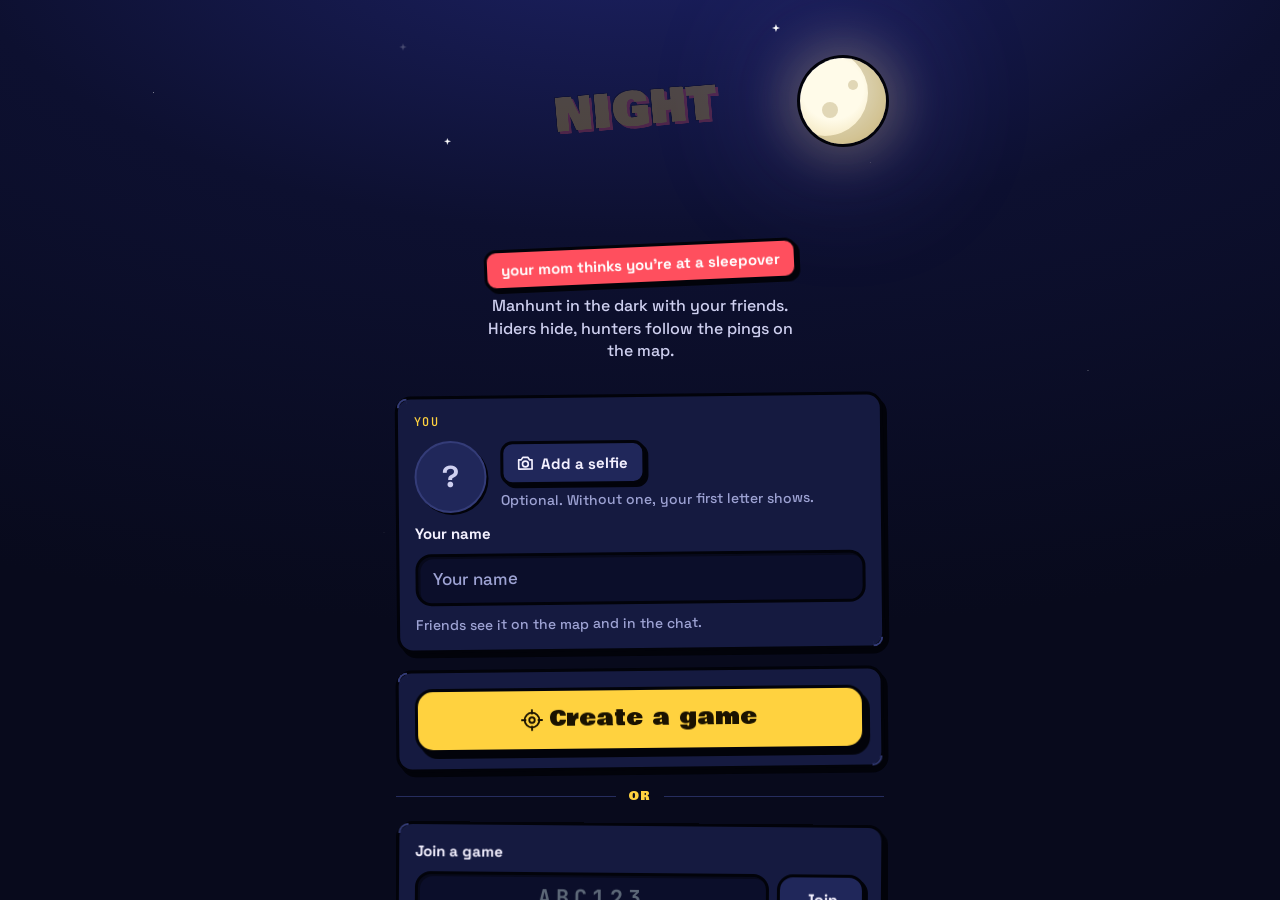
==== commit 5417f4ed: "Night Ops v1.7 fixes: two-way Snitch calls with Quiet on, call screen words, call above Blackout, tw" ====
--- a/index.html
+++ b/index.html
@@ -22,40 +22,40 @@
 <link rel="preload" href="fonts/bowlby-one-latin-400-normal.woff2" as="font" type="font/woff2" crossorigin>
 <link rel="preload" href="fonts/space-grotesk-latin-500-normal.woff2" as="font" type="font/woff2" crossorigin>
 <link rel="preload" href="fonts/space-grotesk-latin-700-normal.woff2" as="font" type="font/woff2" crossorigin>
-<link rel="stylesheet" href="vendor/maplibre-gl.css?v=178">
-<link rel="stylesheet" href="css/base.css?v=178">
-<link rel="stylesheet" href="css/home.css?v=178">
-<link rel="stylesheet" href="css/lobby.css?v=178">
-<link rel="stylesheet" href="css/vote.css?v=178">
-<link rel="stylesheet" href="css/loot.css?v=178">
-<link rel="stylesheet" href="css/cards.css?v=178"><!-- v1.6.3: the cards -->
-<link rel="stylesheet" href="css/fx.css?v=178"><!-- v1.7: the FX library -->
-<link rel="stylesheet" href="css/cardplay.css?v=178"><!-- v1.7: the cards on the game screen -->
-<link rel="stylesheet" href="css/ring.css?v=178">
-<link rel="stylesheet" href="css/game.css?v=178">
-<link rel="stylesheet" href="css/chat.css?v=178">
-<link rel="stylesheet" href="css/over.css?v=178">
-<link rel="stylesheet" href="css/map.css?v=178">
+<link rel="stylesheet" href="vendor/maplibre-gl.css?v=179">
+<link rel="stylesheet" href="css/base.css?v=179">
+<link rel="stylesheet" href="css/home.css?v=179">
+<link rel="stylesheet" href="css/lobby.css?v=179">
+<link rel="stylesheet" href="css/vote.css?v=179">
+<link rel="stylesheet" href="css/loot.css?v=179">
+<link rel="stylesheet" href="css/cards.css?v=179"><!-- v1.6.3: the cards -->
+<link rel="stylesheet" href="css/fx.css?v=179"><!-- v1.7: the FX library -->
+<link rel="stylesheet" href="css/cardplay.css?v=179"><!-- v1.7: the cards on the game screen -->
+<link rel="stylesheet" href="css/ring.css?v=179">
+<link rel="stylesheet" href="css/game.css?v=179">
+<link rel="stylesheet" href="css/chat.css?v=179">
+<link rel="stylesheet" href="css/over.css?v=179">
+<link rel="stylesheet" href="css/map.css?v=179">
 <!-- v1.1 PAGE-RADIO: the driver's, the spectator's and the walkie-talkie's styles -->
-<link rel="stylesheet" href="css/drive.css?v=178">
-<link rel="stylesheet" href="css/watch.css?v=178">
-<link rel="stylesheet" href="css/radio.css?v=178">
+<link rel="stylesheet" href="css/drive.css?v=179">
+<link rel="stylesheet" href="css/watch.css?v=179">
+<link rel="stylesheet" href="css/radio.css?v=179">
 <!-- v1.1 end PAGE-RADIO -->
 <!-- v1.2 PAGE-CAM: the highlight cam -->
-<link rel="stylesheet" href="css/cam.css?v=178">
+<link rel="stylesheet" href="css/cam.css?v=179">
 <!-- v1.2 end PAGE-CAM -->
 <!-- v1.3 PAGE-SETUP: Checkpoints (setup, playing, after the game) -->
-<link rel="stylesheet" href="css/cpsetup.css?v=178">
-<link rel="stylesheet" href="css/cpplay.css?v=178">
-<!-- v1.3 PAGE-AFTER --><link rel="stylesheet" href="css/cpafter.css?v=178"><!-- v1.3 end PAGE-AFTER -->
-<!-- v1.4 PAGE-REEL --><link rel="stylesheet" href="css/reel.css?v=178"><!-- v1.4 end PAGE-REEL -->
+<link rel="stylesheet" href="css/cpsetup.css?v=179">
+<link rel="stylesheet" href="css/cpplay.css?v=179">
+<!-- v1.3 PAGE-AFTER --><link rel="stylesheet" href="css/cpafter.css?v=179"><!-- v1.3 end PAGE-AFTER -->
+<!-- v1.4 PAGE-REEL --><link rel="stylesheet" href="css/reel.css?v=179"><!-- v1.4 end PAGE-REEL -->
 <!-- v1.3 end PAGE-SETUP -->
-<!-- v1.4 PAGE-DEVICES --><link rel="stylesheet" href="css/devices.css?v=178"><!-- v1.4 end PAGE-DEVICES -->
-<!-- v1.4 PAGE-PLAY --><link rel="stylesheet" href="css/play14.css?v=178"><!-- v1.4 end PAGE-PLAY -->
-<!-- v1.4 PAGE-RENDER --><link rel="stylesheet" href="css/render.css?v=178"><!-- v1.4 end PAGE-RENDER -->
+<!-- v1.4 PAGE-DEVICES --><link rel="stylesheet" href="css/devices.css?v=179"><!-- v1.4 end PAGE-DEVICES -->
+<!-- v1.4 PAGE-PLAY --><link rel="stylesheet" href="css/play14.css?v=179"><!-- v1.4 end PAGE-PLAY -->
+<!-- v1.4 PAGE-RENDER --><link rel="stylesheet" href="css/render.css?v=179"><!-- v1.4 end PAGE-RENDER -->
 <script src="config.js?v=3"></script>
 <script src="vendor/qrcode.js"></script>
-<script type="module" src="js/main.js?v=178"></script>
+<script type="module" src="js/main.js?v=179"></script>
 </head>
 <body data-team="none">
 <div id="app"><p class="boot-line">Loading Night Ops...</p></div>
--- a/css/loot.css
+++ b/css/loot.css
@@ -322,7 +322,7 @@
 .lx-bo-radio { position: relative; z-index: 1; animation: lx-crackle 1.8s steps(1) infinite; }
 @keyframes lx-crackle { 0%, 80%, 100% { transform: none; filter: none; } 82% { transform: translateX(-3px); filter: contrast(2) brightness(1.4); } 86% { transform: translateX(2px); } }
 .lx-bo-sos { position: relative; z-index: 1; min-height: 48px; padding: 0 22px; background: #ff4d5e; color: #fff; border: 3px solid #0a0820; }
-html.lx-dark .moment, html.lx-dark .banner-region { visibility: hidden; }
+html.lx-dark .moment, html.lx-dark .banner-region, html.lx-dark .banners { visibility: hidden; } /* (v1.7: .banners is the banners' real class) */
 
 /* Glitch: it must look like a real bug, never like a power */
 .g-root.gx-on .nmap-faces { animation: gx-jitter .35s steps(2) infinite; }
--- a/css/fx.css
+++ b/css/fx.css
@@ -574,7 +574,7 @@
 .fx-land .fx-dustring i { left: -70px; top: -26px; width: 140px; height: 52px; border-width: 8px; }
 .fx-land-crate { position: absolute; left: var(--x, 50%); top: var(--y, 50%); width: 84px; height: 84px; margin: -84px 0 0 -42px; display: grid; place-items: center; font-size: 64px; animation: fx-crbounce .7s cubic-bezier(.3, 1.6, .5, 1) both, fx-out .3s 1.1s forwards; }
 @keyframes fx-crbounce { 0% { transform: translateY(-60px) scale(1.2); } 40% { transform: translateY(0) scaleY(.8); } 70% { transform: translateY(-12px); } 100% { transform: none; } }
-.fx-land-puff { position: absolute; left: 50%; top: 50%; width: 18px; height: 18px; margin: -9px; border-radius: 50%; background: rgba(220, 200, 170, .8); opacity: 0; animation: fx-puffout .7s ease-out .1s forwards; }
+.fx-land-puff { position: absolute; left: var(--x, 50%); top: var(--y, 50%); width: 18px; height: 18px; margin: -9px; border-radius: 50%; background: rgba(220, 200, 170, .8); opacity: 0; animation: fx-puffout .7s ease-out .1s forwards; }
 @keyframes fx-puffout { 0% { opacity: 1; transform: rotate(var(--a)) translateX(0) scale(1); } 100% { opacity: 0; transform: rotate(var(--a)) translateX(70px) scale(2.2); } }
 /* frozen: a big ice block over the open hand and a bigger iced deck button with a FROZEN tag */
 .fx-frozen .cd-btn::after { inset: -10px; font-size: 34px; border-width: 3px; }
--- a/css/cardplay.css
+++ b/css/cardplay.css
@@ -16,13 +16,28 @@
 .nmark.k-snitched { z-index: 7; --mc: #ff3048; --mc-soft: rgba(255, 48, 72, .45); }
 .nmark.k-rewind { opacity: .8; }
 
-/* Eavesdrop: the hunters' cards for 30 s */
-.cp7-ears { align-self: center; max-width: min(94vw, 420px); margin: 4px auto; padding: 8px 12px; border: 3px solid #0a0820; border-radius: 14px; background: #10203c; color: #fff; box-shadow: 0 3px 0 #0a0820; pointer-events: none; }
+/* Eavesdrop: the hunters' cards for 30 s. The lines over the map end above the tray (and a row of map buttons
+   along it), so with many hunters the panel scrolls (it takes touches for that) instead of running under the tray. */
+.g-lines { max-height: calc(var(--g-tray-top, 100vh) - var(--g-hud-bottom, 0px) - var(--g-btnrow-lift, 0px) - 16px); }
+.cp7-ears { align-self: center; flex: 0 1 auto; min-height: 0; display: flex; flex-direction: column; overflow: hidden; max-width: min(94vw, 420px); margin: 4px auto; padding: 8px 12px; border: 3px solid #0a0820; border-radius: 14px; background: #10203c; color: #fff; box-shadow: 0 3px 0 #0a0820; pointer-events: auto; }
 .cp7-ears[hidden] { display: none; }
-.cp7-ears-head { margin: 0 0 4px; font: 700 14px var(--font, system-ui); }
+.cp7-ears-head { flex: none; margin: 0 0 4px; font: 700 14px var(--font, system-ui); }
 .cp7-ears-head b { float: right; color: #9ae4ff; }
-.cp7-ears-list { margin: 0; padding: 0; list-style: none; display: grid; gap: 4px; }
+.cp7-ears-list { flex: 1 1 auto; min-height: 0; overflow-y: auto; overscroll-behavior: contain; margin: 0; padding: 0; list-style: none; display: grid; align-content: start; gap: 4px; }
 .cp7-ear { display: flex; flex-wrap: wrap; align-items: center; gap: 4px 6px; font-size: 13px; }
+@media (max-height: 700px) {
+  .cp7-ears { padding: 6px 10px; }
+  .cp7-ears-head { margin-bottom: 3px; font-size: 13px; }
+  .cp7-ears-list { gap: 3px; }
+  .cp7-ear { gap: 3px 4px; font-size: 12px; }
+  .cp7-ears .cp7-mini { padding: 1px 6px; font-size: 11px; }
+}
+
+/* A Blackout on a hunter who's on a Snitch call: the call stays on top (they can still talk or hang up) with its
+   own SOS, as the Blackout's own is under it. (Sheets, like the SOS question, are above the whole game screen.) */
+.call-sos { display: none; }
+html.lx-dark .g-root .call { z-index: 9501; }
+html.lx-dark .call-sos { position: absolute; top: 10px; right: 12px; z-index: 2; display: block; min-height: 48px; padding: 0 20px; border: 3px solid #0a0820; border-radius: 999px; background: #ff4d5e; color: #fff; font: 400 18px/1 var(--display, 'Bowlby One', system-ui); box-shadow: 0 4px 0 #0a0820; }
 
 /* a card as a small chip (the team deck, Eavesdrop) */
 .cp7-mate-cards { display: flex; flex-wrap: wrap; gap: 4px; }
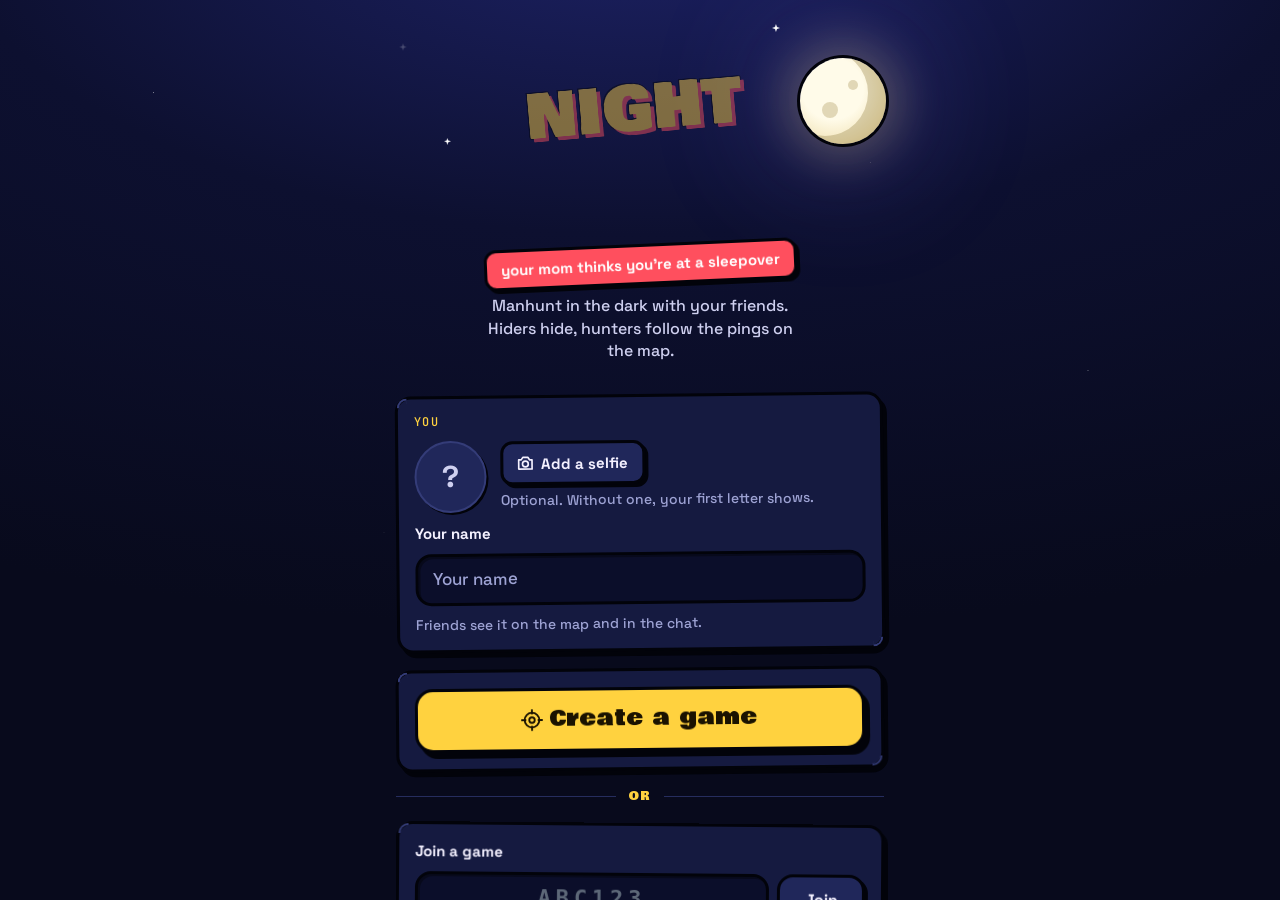
==== commit 6dd1d3df: "Night Ops: drops always land, crates fall on the plane's path Co-Authored-By: Claude Opus 5.5 <norep" ====
--- a/index.html
+++ b/index.html
@@ -22,40 +22,40 @@
 <link rel="preload" href="fonts/bowlby-one-latin-400-normal.woff2" as="font" type="font/woff2" crossorigin>
 <link rel="preload" href="fonts/space-grotesk-latin-500-normal.woff2" as="font" type="font/woff2" crossorigin>
 <link rel="preload" href="fonts/space-grotesk-latin-700-normal.woff2" as="font" type="font/woff2" crossorigin>
-<link rel="stylesheet" href="vendor/maplibre-gl.css?v=179">
-<link rel="stylesheet" href="css/base.css?v=179">
-<link rel="stylesheet" href="css/home.css?v=179">
-<link rel="stylesheet" href="css/lobby.css?v=179">
-<link rel="stylesheet" href="css/vote.css?v=179">
-<link rel="stylesheet" href="css/loot.css?v=179">
-<link rel="stylesheet" href="css/cards.css?v=179"><!-- v1.6.3: the cards -->
-<link rel="stylesheet" href="css/fx.css?v=179"><!-- v1.7: the FX library -->
-<link rel="stylesheet" href="css/cardplay.css?v=179"><!-- v1.7: the cards on the game screen -->
-<link rel="stylesheet" href="css/ring.css?v=179">
-<link rel="stylesheet" href="css/game.css?v=179">
-<link rel="stylesheet" href="css/chat.css?v=179">
-<link rel="stylesheet" href="css/over.css?v=179">
-<link rel="stylesheet" href="css/map.css?v=179">
+<link rel="stylesheet" href="vendor/maplibre-gl.css?v=180">
+<link rel="stylesheet" href="css/base.css?v=180">
+<link rel="stylesheet" href="css/home.css?v=180">
+<link rel="stylesheet" href="css/lobby.css?v=180">
+<link rel="stylesheet" href="css/vote.css?v=180">
+<link rel="stylesheet" href="css/loot.css?v=180">
+<link rel="stylesheet" href="css/cards.css?v=180"><!-- v1.6.3: the cards -->
+<link rel="stylesheet" href="css/fx.css?v=180"><!-- v1.7: the FX library -->
+<link rel="stylesheet" href="css/cardplay.css?v=180"><!-- v1.7: the cards on the game screen -->
+<link rel="stylesheet" href="css/ring.css?v=180">
+<link rel="stylesheet" href="css/game.css?v=180">
+<link rel="stylesheet" href="css/chat.css?v=180">
+<link rel="stylesheet" href="css/over.css?v=180">
+<link rel="stylesheet" href="css/map.css?v=180">
 <!-- v1.1 PAGE-RADIO: the driver's, the spectator's and the walkie-talkie's styles -->
-<link rel="stylesheet" href="css/drive.css?v=179">
-<link rel="stylesheet" href="css/watch.css?v=179">
-<link rel="stylesheet" href="css/radio.css?v=179">
+<link rel="stylesheet" href="css/drive.css?v=180">
+<link rel="stylesheet" href="css/watch.css?v=180">
+<link rel="stylesheet" href="css/radio.css?v=180">
 <!-- v1.1 end PAGE-RADIO -->
 <!-- v1.2 PAGE-CAM: the highlight cam -->
-<link rel="stylesheet" href="css/cam.css?v=179">
+<link rel="stylesheet" href="css/cam.css?v=180">
 <!-- v1.2 end PAGE-CAM -->
 <!-- v1.3 PAGE-SETUP: Checkpoints (setup, playing, after the game) -->
-<link rel="stylesheet" href="css/cpsetup.css?v=179">
-<link rel="stylesheet" href="css/cpplay.css?v=179">
-<!-- v1.3 PAGE-AFTER --><link rel="stylesheet" href="css/cpafter.css?v=179"><!-- v1.3 end PAGE-AFTER -->
-<!-- v1.4 PAGE-REEL --><link rel="stylesheet" href="css/reel.css?v=179"><!-- v1.4 end PAGE-REEL -->
+<link rel="stylesheet" href="css/cpsetup.css?v=180">
+<link rel="stylesheet" href="css/cpplay.css?v=180">
+<!-- v1.3 PAGE-AFTER --><link rel="stylesheet" href="css/cpafter.css?v=180"><!-- v1.3 end PAGE-AFTER -->
+<!-- v1.4 PAGE-REEL --><link rel="stylesheet" href="css/reel.css?v=180"><!-- v1.4 end PAGE-REEL -->
 <!-- v1.3 end PAGE-SETUP -->
-<!-- v1.4 PAGE-DEVICES --><link rel="stylesheet" href="css/devices.css?v=179"><!-- v1.4 end PAGE-DEVICES -->
-<!-- v1.4 PAGE-PLAY --><link rel="stylesheet" href="css/play14.css?v=179"><!-- v1.4 end PAGE-PLAY -->
-<!-- v1.4 PAGE-RENDER --><link rel="stylesheet" href="css/render.css?v=179"><!-- v1.4 end PAGE-RENDER -->
+<!-- v1.4 PAGE-DEVICES --><link rel="stylesheet" href="css/devices.css?v=180"><!-- v1.4 end PAGE-DEVICES -->
+<!-- v1.4 PAGE-PLAY --><link rel="stylesheet" href="css/play14.css?v=180"><!-- v1.4 end PAGE-PLAY -->
+<!-- v1.4 PAGE-RENDER --><link rel="stylesheet" href="css/render.css?v=180"><!-- v1.4 end PAGE-RENDER -->
 <script src="config.js?v=3"></script>
 <script src="vendor/qrcode.js"></script>
-<script type="module" src="js/main.js?v=179"></script>
+<script type="module" src="js/main.js?v=180"></script>
 </head>
 <body data-team="none">
 <div id="app"><p class="boot-line">Loading Night Ops...</p></div>
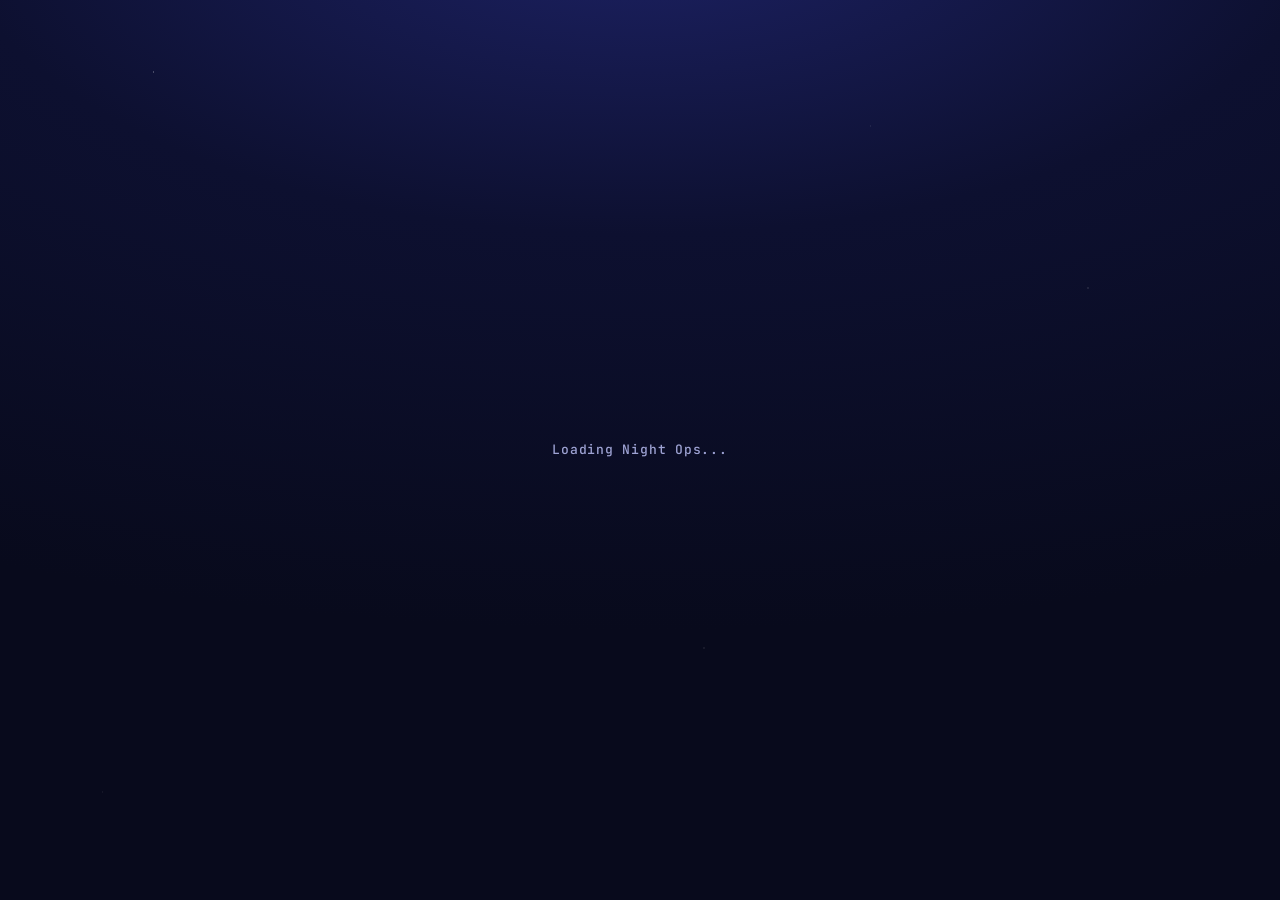
==== commit 540cad62: "Night Ops: crates spread across the ring, never on a player Co-Authored-By: Claude Opus 5.5 <noreply" ====
--- a/index.html
+++ b/index.html
@@ -22,40 +22,40 @@
 <link rel="preload" href="fonts/bowlby-one-latin-400-normal.woff2" as="font" type="font/woff2" crossorigin>
 <link rel="preload" href="fonts/space-grotesk-latin-500-normal.woff2" as="font" type="font/woff2" crossorigin>
 <link rel="preload" href="fonts/space-grotesk-latin-700-normal.woff2" as="font" type="font/woff2" crossorigin>
-<link rel="stylesheet" href="vendor/maplibre-gl.css?v=180">
-<link rel="stylesheet" href="css/base.css?v=180">
-<link rel="stylesheet" href="css/home.css?v=180">
-<link rel="stylesheet" href="css/lobby.css?v=180">
-<link rel="stylesheet" href="css/vote.css?v=180">
-<link rel="stylesheet" href="css/loot.css?v=180">
-<link rel="stylesheet" href="css/cards.css?v=180"><!-- v1.6.3: the cards -->
-<link rel="stylesheet" href="css/fx.css?v=180"><!-- v1.7: the FX library -->
-<link rel="stylesheet" href="css/cardplay.css?v=180"><!-- v1.7: the cards on the game screen -->
-<link rel="stylesheet" href="css/ring.css?v=180">
-<link rel="stylesheet" href="css/game.css?v=180">
-<link rel="stylesheet" href="css/chat.css?v=180">
-<link rel="stylesheet" href="css/over.css?v=180">
-<link rel="stylesheet" href="css/map.css?v=180">
+<link rel="stylesheet" href="vendor/maplibre-gl.css?v=181">
+<link rel="stylesheet" href="css/base.css?v=181">
+<link rel="stylesheet" href="css/home.css?v=181">
+<link rel="stylesheet" href="css/lobby.css?v=181">
+<link rel="stylesheet" href="css/vote.css?v=181">
+<link rel="stylesheet" href="css/loot.css?v=181">
+<link rel="stylesheet" href="css/cards.css?v=181"><!-- v1.6.3: the cards -->
+<link rel="stylesheet" href="css/fx.css?v=181"><!-- v1.7: the FX library -->
+<link rel="stylesheet" href="css/cardplay.css?v=181"><!-- v1.7: the cards on the game screen -->
+<link rel="stylesheet" href="css/ring.css?v=181">
+<link rel="stylesheet" href="css/game.css?v=181">
+<link rel="stylesheet" href="css/chat.css?v=181">
+<link rel="stylesheet" href="css/over.css?v=181">
+<link rel="stylesheet" href="css/map.css?v=181">
 <!-- v1.1 PAGE-RADIO: the driver's, the spectator's and the walkie-talkie's styles -->
-<link rel="stylesheet" href="css/drive.css?v=180">
-<link rel="stylesheet" href="css/watch.css?v=180">
-<link rel="stylesheet" href="css/radio.css?v=180">
+<link rel="stylesheet" href="css/drive.css?v=181">
+<link rel="stylesheet" href="css/watch.css?v=181">
+<link rel="stylesheet" href="css/radio.css?v=181">
 <!-- v1.1 end PAGE-RADIO -->
 <!-- v1.2 PAGE-CAM: the highlight cam -->
-<link rel="stylesheet" href="css/cam.css?v=180">
+<link rel="stylesheet" href="css/cam.css?v=181">
 <!-- v1.2 end PAGE-CAM -->
 <!-- v1.3 PAGE-SETUP: Checkpoints (setup, playing, after the game) -->
-<link rel="stylesheet" href="css/cpsetup.css?v=180">
-<link rel="stylesheet" href="css/cpplay.css?v=180">
-<!-- v1.3 PAGE-AFTER --><link rel="stylesheet" href="css/cpafter.css?v=180"><!-- v1.3 end PAGE-AFTER -->
-<!-- v1.4 PAGE-REEL --><link rel="stylesheet" href="css/reel.css?v=180"><!-- v1.4 end PAGE-REEL -->
+<link rel="stylesheet" href="css/cpsetup.css?v=181">
+<link rel="stylesheet" href="css/cpplay.css?v=181">
+<!-- v1.3 PAGE-AFTER --><link rel="stylesheet" href="css/cpafter.css?v=181"><!-- v1.3 end PAGE-AFTER -->
+<!-- v1.4 PAGE-REEL --><link rel="stylesheet" href="css/reel.css?v=181"><!-- v1.4 end PAGE-REEL -->
 <!-- v1.3 end PAGE-SETUP -->
-<!-- v1.4 PAGE-DEVICES --><link rel="stylesheet" href="css/devices.css?v=180"><!-- v1.4 end PAGE-DEVICES -->
-<!-- v1.4 PAGE-PLAY --><link rel="stylesheet" href="css/play14.css?v=180"><!-- v1.4 end PAGE-PLAY -->
-<!-- v1.4 PAGE-RENDER --><link rel="stylesheet" href="css/render.css?v=180"><!-- v1.4 end PAGE-RENDER -->
+<!-- v1.4 PAGE-DEVICES --><link rel="stylesheet" href="css/devices.css?v=181"><!-- v1.4 end PAGE-DEVICES -->
+<!-- v1.4 PAGE-PLAY --><link rel="stylesheet" href="css/play14.css?v=181"><!-- v1.4 end PAGE-PLAY -->
+<!-- v1.4 PAGE-RENDER --><link rel="stylesheet" href="css/render.css?v=181"><!-- v1.4 end PAGE-RENDER -->
 <script src="config.js?v=3"></script>
 <script src="vendor/qrcode.js"></script>
-<script type="module" src="js/main.js?v=180"></script>
+<script type="module" src="js/main.js?v=181"></script>
 </head>
 <body data-team="none">
 <div id="app"><p class="boot-line">Loading Night Ops...</p></div>
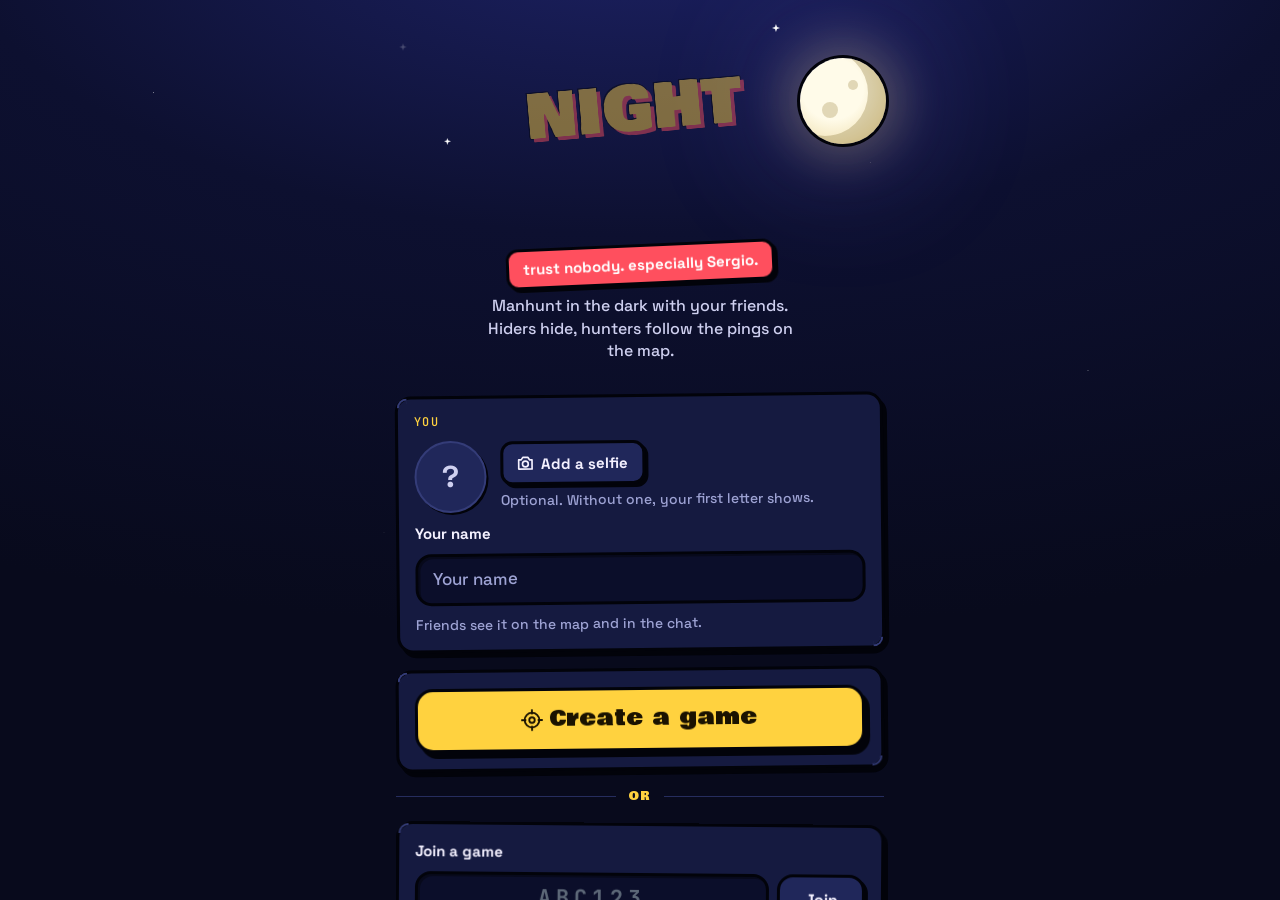
==== commit 9ecd54b8: "Night Ops: Grab bag counts as a card pull Co-Authored-By: Claude Opus 5.5 <noreply@anthropic.com> Cl" ====
--- a/index.html
+++ b/index.html
@@ -22,40 +22,40 @@
 <link rel="preload" href="fonts/bowlby-one-latin-400-normal.woff2" as="font" type="font/woff2" crossorigin>
 <link rel="preload" href="fonts/space-grotesk-latin-500-normal.woff2" as="font" type="font/woff2" crossorigin>
 <link rel="preload" href="fonts/space-grotesk-latin-700-normal.woff2" as="font" type="font/woff2" crossorigin>
-<link rel="stylesheet" href="vendor/maplibre-gl.css?v=181">
-<link rel="stylesheet" href="css/base.css?v=181">
-<link rel="stylesheet" href="css/home.css?v=181">
-<link rel="stylesheet" href="css/lobby.css?v=181">
-<link rel="stylesheet" href="css/vote.css?v=181">
-<link rel="stylesheet" href="css/loot.css?v=181">
-<link rel="stylesheet" href="css/cards.css?v=181"><!-- v1.6.3: the cards -->
-<link rel="stylesheet" href="css/fx.css?v=181"><!-- v1.7: the FX library -->
-<link rel="stylesheet" href="css/cardplay.css?v=181"><!-- v1.7: the cards on the game screen -->
-<link rel="stylesheet" href="css/ring.css?v=181">
-<link rel="stylesheet" href="css/game.css?v=181">
-<link rel="stylesheet" href="css/chat.css?v=181">
-<link rel="stylesheet" href="css/over.css?v=181">
-<link rel="stylesheet" href="css/map.css?v=181">
+<link rel="stylesheet" href="vendor/maplibre-gl.css?v=182">
+<link rel="stylesheet" href="css/base.css?v=182">
+<link rel="stylesheet" href="css/home.css?v=182">
+<link rel="stylesheet" href="css/lobby.css?v=182">
+<link rel="stylesheet" href="css/vote.css?v=182">
+<link rel="stylesheet" href="css/loot.css?v=182">
+<link rel="stylesheet" href="css/cards.css?v=182"><!-- v1.6.3: the cards -->
+<link rel="stylesheet" href="css/fx.css?v=182"><!-- v1.7: the FX library -->
+<link rel="stylesheet" href="css/cardplay.css?v=182"><!-- v1.7: the cards on the game screen -->
+<link rel="stylesheet" href="css/ring.css?v=182">
+<link rel="stylesheet" href="css/game.css?v=182">
+<link rel="stylesheet" href="css/chat.css?v=182">
+<link rel="stylesheet" href="css/over.css?v=182">
+<link rel="stylesheet" href="css/map.css?v=182">
 <!-- v1.1 PAGE-RADIO: the driver's, the spectator's and the walkie-talkie's styles -->
-<link rel="stylesheet" href="css/drive.css?v=181">
-<link rel="stylesheet" href="css/watch.css?v=181">
-<link rel="stylesheet" href="css/radio.css?v=181">
+<link rel="stylesheet" href="css/drive.css?v=182">
+<link rel="stylesheet" href="css/watch.css?v=182">
+<link rel="stylesheet" href="css/radio.css?v=182">
 <!-- v1.1 end PAGE-RADIO -->
 <!-- v1.2 PAGE-CAM: the highlight cam -->
-<link rel="stylesheet" href="css/cam.css?v=181">
+<link rel="stylesheet" href="css/cam.css?v=182">
 <!-- v1.2 end PAGE-CAM -->
 <!-- v1.3 PAGE-SETUP: Checkpoints (setup, playing, after the game) -->
-<link rel="stylesheet" href="css/cpsetup.css?v=181">
-<link rel="stylesheet" href="css/cpplay.css?v=181">
-<!-- v1.3 PAGE-AFTER --><link rel="stylesheet" href="css/cpafter.css?v=181"><!-- v1.3 end PAGE-AFTER -->
-<!-- v1.4 PAGE-REEL --><link rel="stylesheet" href="css/reel.css?v=181"><!-- v1.4 end PAGE-REEL -->
+<link rel="stylesheet" href="css/cpsetup.css?v=182">
+<link rel="stylesheet" href="css/cpplay.css?v=182">
+<!-- v1.3 PAGE-AFTER --><link rel="stylesheet" href="css/cpafter.css?v=182"><!-- v1.3 end PAGE-AFTER -->
+<!-- v1.4 PAGE-REEL --><link rel="stylesheet" href="css/reel.css?v=182"><!-- v1.4 end PAGE-REEL -->
 <!-- v1.3 end PAGE-SETUP -->
-<!-- v1.4 PAGE-DEVICES --><link rel="stylesheet" href="css/devices.css?v=181"><!-- v1.4 end PAGE-DEVICES -->
-<!-- v1.4 PAGE-PLAY --><link rel="stylesheet" href="css/play14.css?v=181"><!-- v1.4 end PAGE-PLAY -->
-<!-- v1.4 PAGE-RENDER --><link rel="stylesheet" href="css/render.css?v=181"><!-- v1.4 end PAGE-RENDER -->
+<!-- v1.4 PAGE-DEVICES --><link rel="stylesheet" href="css/devices.css?v=182"><!-- v1.4 end PAGE-DEVICES -->
+<!-- v1.4 PAGE-PLAY --><link rel="stylesheet" href="css/play14.css?v=182"><!-- v1.4 end PAGE-PLAY -->
+<!-- v1.4 PAGE-RENDER --><link rel="stylesheet" href="css/render.css?v=182"><!-- v1.4 end PAGE-RENDER -->
 <script src="config.js?v=3"></script>
 <script src="vendor/qrcode.js"></script>
-<script type="module" src="js/main.js?v=181"></script>
+<script type="module" src="js/main.js?v=182"></script>
 </head>
 <body data-team="none">
 <div id="app"><p class="boot-line">Loading Night Ops...</p></div>
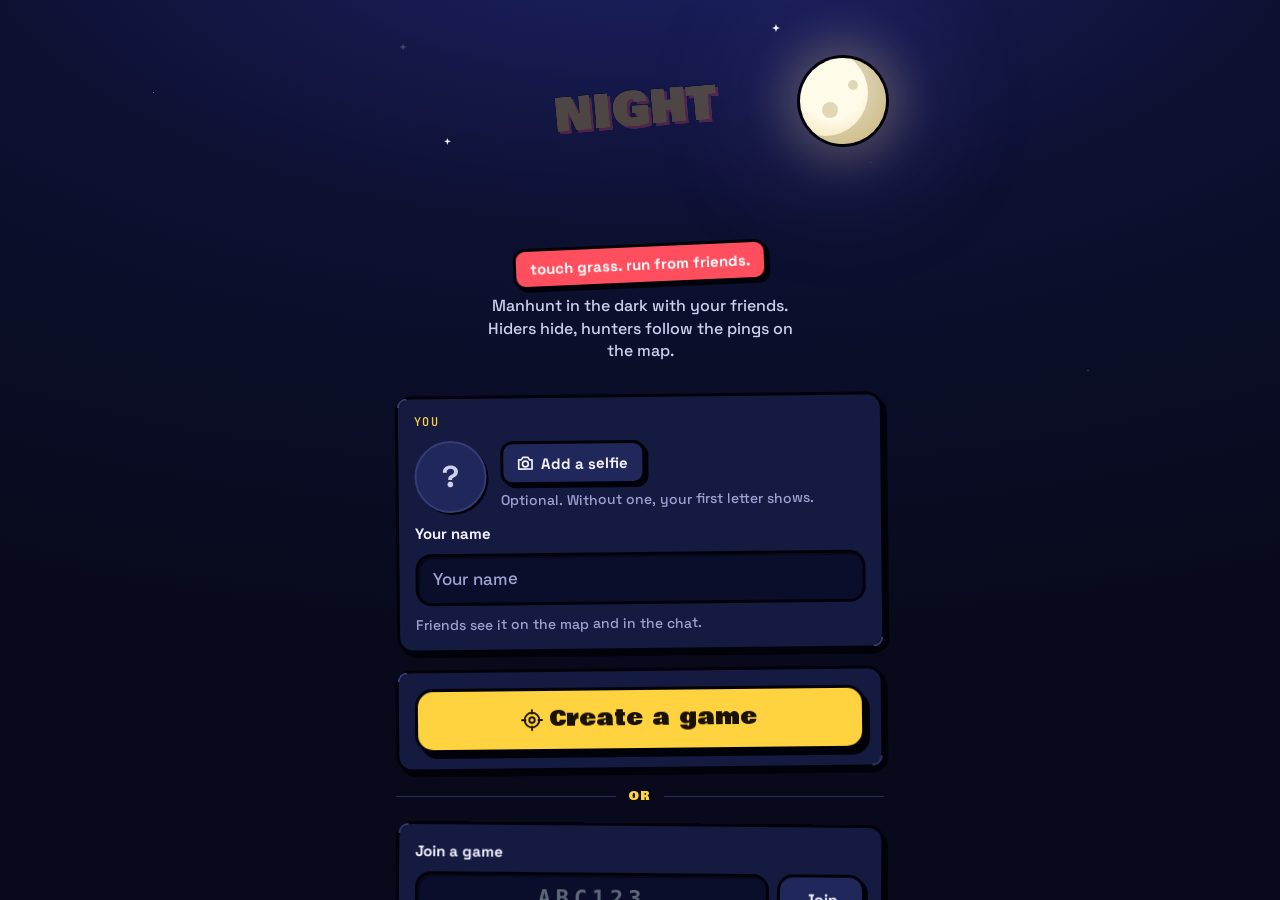
==== commit 8e167149: "Night Ops: iPhone permission re-ask, role title fits, one Useless notice, live spectating Co-Authore" ====
--- a/index.html
+++ b/index.html
@@ -22,40 +22,40 @@
 <link rel="preload" href="fonts/bowlby-one-latin-400-normal.woff2" as="font" type="font/woff2" crossorigin>
 <link rel="preload" href="fonts/space-grotesk-latin-500-normal.woff2" as="font" type="font/woff2" crossorigin>
 <link rel="preload" href="fonts/space-grotesk-latin-700-normal.woff2" as="font" type="font/woff2" crossorigin>
-<link rel="stylesheet" href="vendor/maplibre-gl.css?v=182">
-<link rel="stylesheet" href="css/base.css?v=182">
-<link rel="stylesheet" href="css/home.css?v=182">
-<link rel="stylesheet" href="css/lobby.css?v=182">
-<link rel="stylesheet" href="css/vote.css?v=182">
-<link rel="stylesheet" href="css/loot.css?v=182">
-<link rel="stylesheet" href="css/cards.css?v=182"><!-- v1.6.3: the cards -->
-<link rel="stylesheet" href="css/fx.css?v=182"><!-- v1.7: the FX library -->
-<link rel="stylesheet" href="css/cardplay.css?v=182"><!-- v1.7: the cards on the game screen -->
-<link rel="stylesheet" href="css/ring.css?v=182">
-<link rel="stylesheet" href="css/game.css?v=182">
-<link rel="stylesheet" href="css/chat.css?v=182">
-<link rel="stylesheet" href="css/over.css?v=182">
-<link rel="stylesheet" href="css/map.css?v=182">
+<link rel="stylesheet" href="vendor/maplibre-gl.css?v=183">
+<link rel="stylesheet" href="css/base.css?v=183">
+<link rel="stylesheet" href="css/home.css?v=183">
+<link rel="stylesheet" href="css/lobby.css?v=183">
+<link rel="stylesheet" href="css/vote.css?v=183">
+<link rel="stylesheet" href="css/loot.css?v=183">
+<link rel="stylesheet" href="css/cards.css?v=183"><!-- v1.6.3: the cards -->
+<link rel="stylesheet" href="css/fx.css?v=183"><!-- v1.7: the FX library -->
+<link rel="stylesheet" href="css/cardplay.css?v=183"><!-- v1.7: the cards on the game screen -->
+<link rel="stylesheet" href="css/ring.css?v=183">
+<link rel="stylesheet" href="css/game.css?v=183">
+<link rel="stylesheet" href="css/chat.css?v=183">
+<link rel="stylesheet" href="css/over.css?v=183">
+<link rel="stylesheet" href="css/map.css?v=183">
 <!-- v1.1 PAGE-RADIO: the driver's, the spectator's and the walkie-talkie's styles -->
-<link rel="stylesheet" href="css/drive.css?v=182">
-<link rel="stylesheet" href="css/watch.css?v=182">
-<link rel="stylesheet" href="css/radio.css?v=182">
+<link rel="stylesheet" href="css/drive.css?v=183">
+<link rel="stylesheet" href="css/watch.css?v=183">
+<link rel="stylesheet" href="css/radio.css?v=183">
 <!-- v1.1 end PAGE-RADIO -->
 <!-- v1.2 PAGE-CAM: the highlight cam -->
-<link rel="stylesheet" href="css/cam.css?v=182">
+<link rel="stylesheet" href="css/cam.css?v=183">
 <!-- v1.2 end PAGE-CAM -->
 <!-- v1.3 PAGE-SETUP: Checkpoints (setup, playing, after the game) -->
-<link rel="stylesheet" href="css/cpsetup.css?v=182">
-<link rel="stylesheet" href="css/cpplay.css?v=182">
-<!-- v1.3 PAGE-AFTER --><link rel="stylesheet" href="css/cpafter.css?v=182"><!-- v1.3 end PAGE-AFTER -->
-<!-- v1.4 PAGE-REEL --><link rel="stylesheet" href="css/reel.css?v=182"><!-- v1.4 end PAGE-REEL -->
+<link rel="stylesheet" href="css/cpsetup.css?v=183">
+<link rel="stylesheet" href="css/cpplay.css?v=183">
+<!-- v1.3 PAGE-AFTER --><link rel="stylesheet" href="css/cpafter.css?v=183"><!-- v1.3 end PAGE-AFTER -->
+<!-- v1.4 PAGE-REEL --><link rel="stylesheet" href="css/reel.css?v=183"><!-- v1.4 end PAGE-REEL -->
 <!-- v1.3 end PAGE-SETUP -->
-<!-- v1.4 PAGE-DEVICES --><link rel="stylesheet" href="css/devices.css?v=182"><!-- v1.4 end PAGE-DEVICES -->
-<!-- v1.4 PAGE-PLAY --><link rel="stylesheet" href="css/play14.css?v=182"><!-- v1.4 end PAGE-PLAY -->
-<!-- v1.4 PAGE-RENDER --><link rel="stylesheet" href="css/render.css?v=182"><!-- v1.4 end PAGE-RENDER -->
+<!-- v1.4 PAGE-DEVICES --><link rel="stylesheet" href="css/devices.css?v=183"><!-- v1.4 end PAGE-DEVICES -->
+<!-- v1.4 PAGE-PLAY --><link rel="stylesheet" href="css/play14.css?v=183"><!-- v1.4 end PAGE-PLAY -->
+<!-- v1.4 PAGE-RENDER --><link rel="stylesheet" href="css/render.css?v=183"><!-- v1.4 end PAGE-RENDER -->
 <script src="config.js?v=3"></script>
 <script src="vendor/qrcode.js"></script>
-<script type="module" src="js/main.js?v=182"></script>
+<script type="module" src="js/main.js?v=183"></script>
 </head>
 <body data-team="none">
 <div id="app"><p class="boot-line">Loading Night Ops...</p></div>
--- a/css/lobby.css
+++ b/css/lobby.css
@@ -399,6 +399,7 @@
   min-height: 100dvh;
   display: grid;
   grid-template-rows: auto 1fr auto;
+  grid-template-columns: minmax(0, 1fr); /* (never wider than the screen: the word shrinks to fit instead) */
   padding: max(20px, calc(var(--safe-top) + 12px)) max(20px, var(--safe-right)) max(20px, calc(var(--safe-bottom) + 12px)) max(20px, var(--safe-left));
   cursor: pointer;
   -webkit-user-select: none;
@@ -480,6 +481,7 @@
   justify-items: center;
   gap: 0;
   min-width: 0;
+  width: 100%;
   text-align: center;
   animation: reveal-in 420ms var(--ease) both;
 }
@@ -499,7 +501,8 @@
 .reveal-title {
   max-width: 100%;
   margin-top: 10px;
-  font-size: clamp(56px, 23vw, 132px);
+  width: 100%;
+  font-size: clamp(36px, 19vw, 132px);
   line-height: 0.9;
   letter-spacing: -0.03em;
   text-transform: uppercase;
@@ -507,7 +510,7 @@
   text-shadow: 0 0 36px var(--side-soft), 0 0 2px var(--side);
   overflow-wrap: normal;
 }
-.reveal-word { display: block; white-space: nowrap; }
+.reveal-word { display: block; width: max-content; max-width: none; margin: 0 auto; white-space: nowrap; }
 .reveal-title .reveal-bar {
   display: block;
   height: 6px;
@@ -541,6 +544,9 @@
   align-items: flex-start;
   gap: 8px;
   max-width: min(100%, 36ch);
+  min-width: 0;
+  box-sizing: border-box;
+  overflow-wrap: anywhere;
   margin-top: 14px;
   padding: 8px 12px;
   border: 1px solid var(--line-2);
@@ -597,7 +603,7 @@
   .reveal-line { margin-top: 12px; font-size: 16px; }
   .reveal-keep { margin-top: 10px; padding: 6px 10px; font-size: 14px; }
   .reveal-team { margin-top: 16px; }
-  .reveal-title { font-size: clamp(56px, 22vw, 110px); }
+  .reveal-title { font-size: clamp(36px, 18vw, 110px); }
 }
 
 @media (prefers-reduced-motion: reduce) {
--- a/css/fx.css
+++ b/css/fx.css
@@ -596,3 +596,8 @@
 }
 .w-them.fxt-hound .fx-paws-row { top: 84%; }
 @keyframes fx-trot { from { translate: -30vw 0; } to { translate: 105vw 0; } }
+
+/* Useless on the hider it is on (Nov 2026): the red stamp IS the title, at once, with the kicker and line under it
+   (cards.js THEM.stamp: no second title or spinning card, so it is one notification, not two). */
+.cfx-them.stamped .fx-word.stamp-red { animation-delay: .15s, 2.2s; }
+.cfx-them.stamped .cfx-them-in { margin-top: 34vh; }
